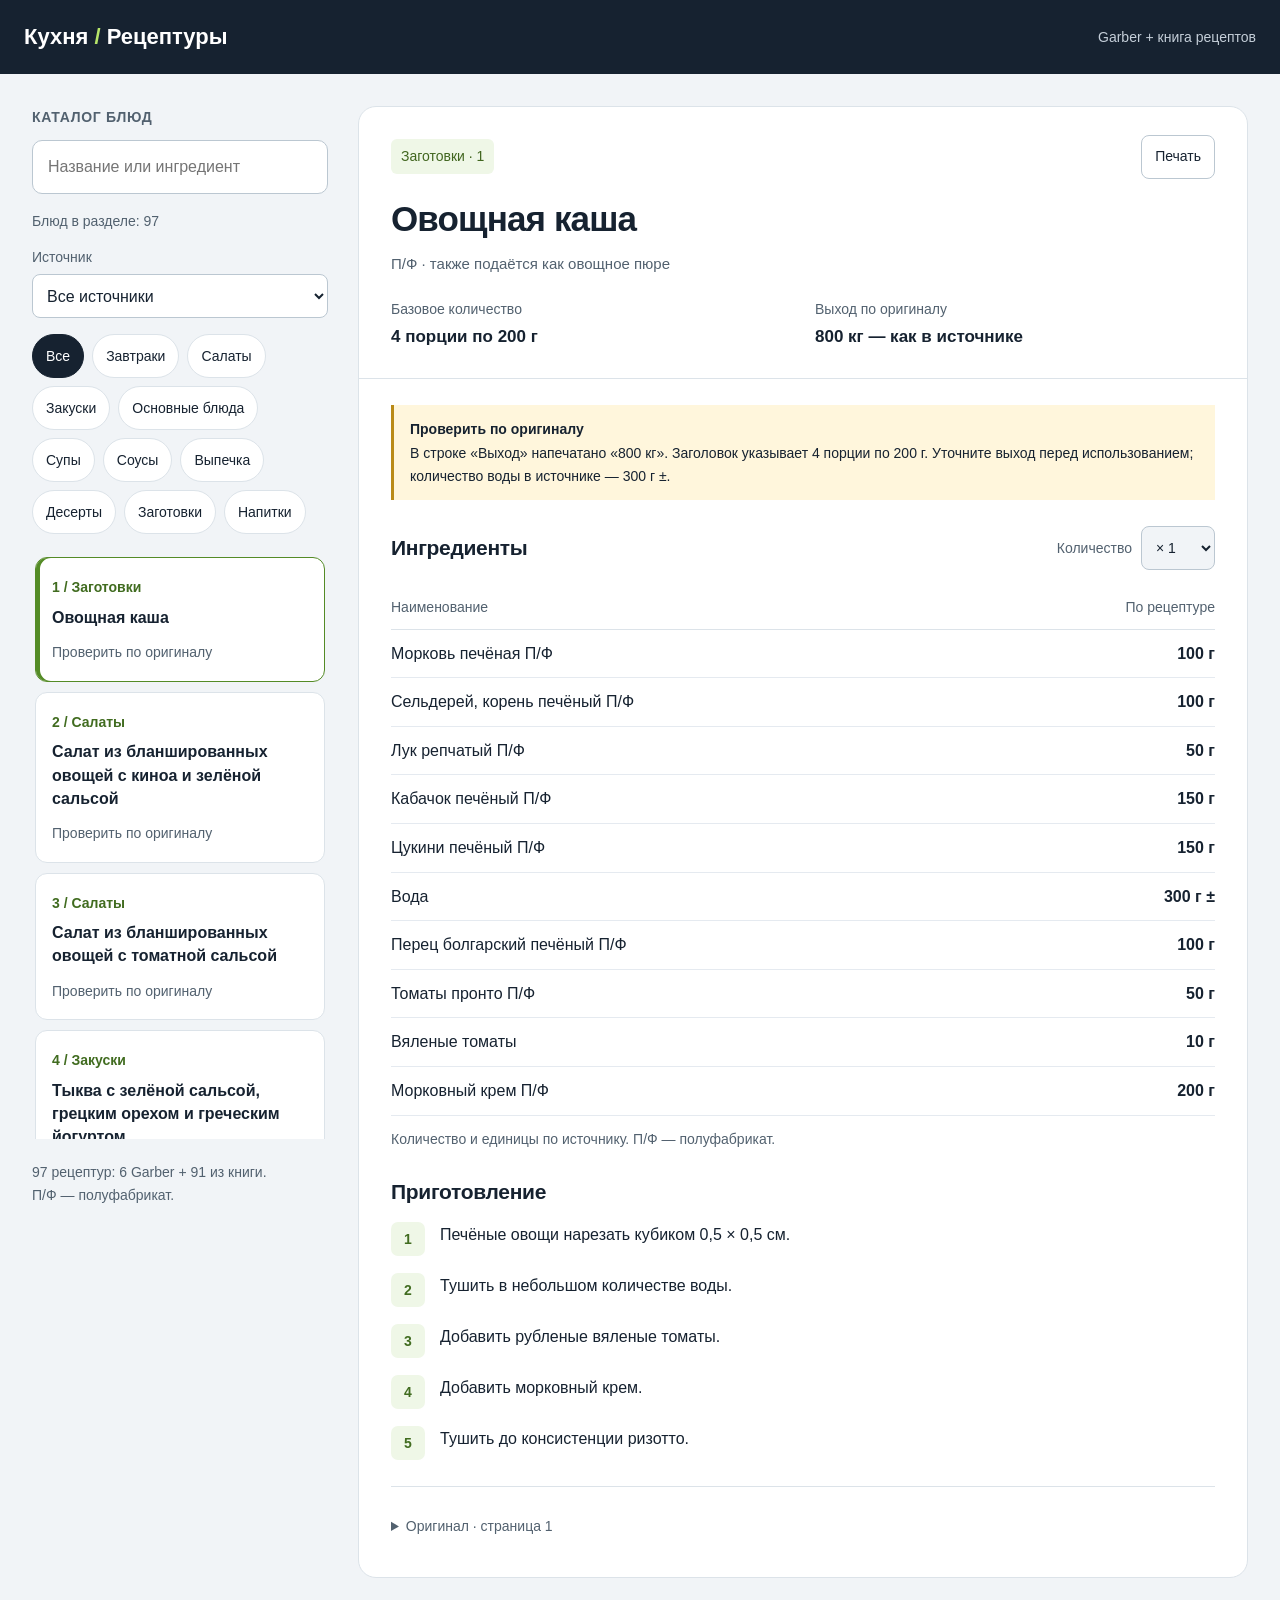
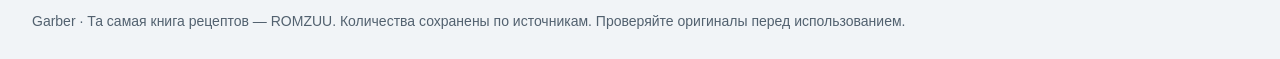
==== index.html @ 91eefc03 "Remove leading zeros from displayed recipe, step and page numbers" ====
<!doctype html>
<html lang="ru"><head><meta charset="utf-8"><meta name="viewport" content="width=device-width,initial-scale=1"><title>Кухня · Рецептуры</title><meta name="description" content="Справочник рецептур: ингредиенты, граммовки и приготовление."><link rel="icon" href="data:image/svg+xml,%3Csvg xmlns='http://www.w3.org/2000/svg' viewBox='0 0 32 32'%3E%3Crect width='32' height='32' rx='8' fill='%23162230'/%3E%3Cpath d='M9 8h14v18H9z' fill='none' stroke='%23b6e56a' stroke-width='2'/%3E%3Cpath d='M12 13h8m-8 5h8' stroke='%23b6e56a' stroke-width='2'/%3E%3C/svg%3E"><link rel="stylesheet" href="styles.css"></head><body><header><div class="brand">Кухня<span> / </span>Рецептуры</div><div class="edition">Garber + книга рецептов</div></header><main><aside><div class="label">Каталог блюд</div><input id="search" type="search" placeholder="Название или ингредиент" aria-label="Поиск блюда"><p id="search-status" class="search-status" role="status">Загрузка поиска…</p><label class="source-label" for="source-filter">Источник</label><select id="source-filter"><option value="Все">Все источники</option><option value="garber">Меню Garber</option><option value="book">Та самая книга рецептов · ROMZUU</option></select><div class="filters" aria-label="Разделы"><button class="filter active" data-filter="Все" aria-pressed="true">Все</button><button class="filter " data-filter="Завтраки" aria-pressed="false">Завтраки</button><button class="filter " data-filter="Салаты" aria-pressed="false">Салаты</button><button class="filter " data-filter="Закуски" aria-pressed="false">Закуски</button><button class="filter " data-filter="Основные блюда" aria-pressed="false">Основные блюда</button><button class="filter " data-filter="Супы" aria-pressed="false">Супы</button><button class="filter " data-filter="Соусы" aria-pressed="false">Соусы</button><button class="filter " data-filter="Выпечка" aria-pressed="false">Выпечка</button><button class="filter " data-filter="Десерты" aria-pressed="false">Десерты</button><button class="filter " data-filter="Заготовки" aria-pressed="false">Заготовки</button><button class="filter " data-filter="Напитки" aria-pressed="false">Напитки</button></div><div class="mobile-picker"><label for="recipe-picker">Выбрать блюдо</label><select id="recipe-picker"><option value="vegetable" selected>Овощная каша</option><option value="quinoa" >Салат из бланшированных овощей с киноа и зелёной сальсой</option><option value="tomato" >Салат из бланшированных овощей с томатной сальсой</option><option value="pumpkin" >Тыква с зелёной сальсой, грецким орехом и греческим йогуртом</option><option value="chips" >Овощные чипсы с овощными кремами</option><option value="smoothie" >Смузи «Яблоко / банан / черника»</option><option value="book-009" >Рисовые оладьи</option><option value="book-010" >Домашняя гранола raw</option><option value="book-011" >Льняная каша</option><option value="book-012" >Каша из зелёной гречки</option><option value="book-013" >Гречневый смузи-боул</option><option value="book-014" >Нутовый омлет</option><option value="book-015" >Томлёная каша</option><option value="book-016" >Подсолнечная каша</option><option value="book-017" >Чиа пудинг</option><option value="book-018" >Зелёный смузи боул</option><option value="book-019" >Банановые оладьи</option><option value="book-020" >Кокосовые сырники</option><option value="book-021" >Кокосовые блины</option><option value="book-022" >Шпинатный смузи-боул</option><option value="book-023" >Бейгл</option><option value="book-024" >Кукурузный омлет</option><option value="book-025" >Подсолнечный паштет</option><option value="book-026" >Не рыбный паштет из семечек</option><option value="book-027" >Хумус из нута</option><option value="book-028" >Паштет из гречки</option><option value="book-029" >Паштет из маша</option><option value="book-030" >Тыквенный сыр к салату</option><option value="book-031" >Салат с нори и соусом из гречки</option><option value="book-032" >Зелёный салат с авокадо</option><option value="book-033" >Салат с машем</option><option value="book-034" >Анти паразитарный салат</option><option value="book-035" >Правильный огурцы помидоры салат</option><option value="book-036" >Тёплый салат с картошкой</option><option value="book-037" >Ферментированный салат</option><option value="book-038" >Салат с цветной капустой</option><option value="book-039" >Правильный винегрет</option><option value="book-040" >Селёдка под шубой</option><option value="book-041" >Зуевская щётка</option><option value="book-042" >Сезонный салат</option><option value="book-043" >Шаверма с овощным салатом</option><option value="book-044" >Стейк из капусты</option><option value="book-045" >Картофельные оладьи</option><option value="book-046" >Паста из кабачка</option><option value="book-047" >Тайская рисовая лапша</option><option value="book-048" >Лапша с овощами</option><option value="book-049" >Нутовое рагу</option><option value="book-050" >Капуста аль денте</option><option value="book-051" >Поха</option><option value="book-052" >Дал из чечевицы</option><option value="book-053" >Суси с чукой</option><option value="book-054" >Морковная котлетка</option><option value="book-055" >Овощной боул</option><option value="book-056" >Овощное рагу с рисом</option><option value="book-057" >Пророщенный маш с овощами</option><option value="book-058" >Рагу с брюссельской капустой</option><option value="book-059" >Паратха с луком</option><option value="book-060" >Пад-тай из капусты</option><option value="book-061" >Том-ям суп</option><option value="book-062" >Холодные щи</option><option value="book-063" >Грибной крем-суп</option><option value="book-064" >Овощной альденте суп</option><option value="book-065" >Детокс борщ</option><option value="book-066" >Свекольник на квасе</option><option value="book-067" >Чечевичный суп</option><option value="book-068" >Крем-суп из тыквы</option><option value="book-069" >Шийтаки суп</option><option value="book-070" >Соус из шпината</option><option value="book-071" >Соус из зелёной гречки</option><option value="book-072" >Соус из урбеча</option><option value="book-073" >Кокосовый чатни</option><option value="book-074" >Сыроедческая горчица</option><option value="book-075" >Соус карри</option><option value="book-076" >Чапати</option><option value="book-077" >Фруктовая тортилья</option><option value="book-078" >Пирог на песочном тесте</option><option value="book-079" >Овсяный пирог</option><option value="book-080" >Ягодный пирог из семечек</option><option value="book-081" >Открытый пирог</option><option value="book-082" >Овсяное печенья</option><option value="book-083" >Банановое мороженое</option><option value="book-084" >Кокосовый пломбир</option><option value="book-085" >Ягодный торт из семечек</option><option value="book-086" >Морковный торт</option><option value="book-087" >Фруктовый торт</option><option value="book-088" >Финиковый торт</option><option value="book-089" >Микс специй</option><option value="book-090" >Пророщенная зелёная гречка</option><option value="book-091" >Классическая гранола</option><option value="book-092" >Квашеные овощи</option><option value="book-093" >Овощной квас</option><option value="book-094" >Овощные хлебцы</option><option value="book-095" >Лосось из морковки</option><option value="book-096" >Кефир из кокосового молока</option><option value="book-097" >Кунжутное молоко</option><option value="book-098" >Вяленые томаты</option><option value="book-099" >Том-ям бульон</option></select><p id="picker-empty" hidden>Блюд не найдено. Попробуйте другой запрос.</p></div><nav id="list" aria-label="Выбор рецептуры"><button class="dish selected" data-id="vegetable" aria-current="true"><span class="number">1 / Заготовки</span><strong>Овощная каша</strong><small>Проверить по оригиналу</small></button><button class="dish " data-id="quinoa" aria-current="false"><span class="number">2 / Салаты</span><strong>Салат из бланшированных овощей с киноа и зелёной сальсой</strong><small>Проверить по оригиналу</small></button><button class="dish " data-id="tomato" aria-current="false"><span class="number">3 / Салаты</span><strong>Салат из бланшированных овощей с томатной сальсой</strong><small>Проверить по оригиналу</small></button><button class="dish " data-id="pumpkin" aria-current="false"><span class="number">4 / Закуски</span><strong>Тыква с зелёной сальсой, грецким орехом и греческим йогуртом</strong><small>Проверить по оригиналу</small></button><button class="dish " data-id="chips" aria-current="false"><span class="number">5 / Закуски</span><strong>Овощные чипсы с овощными кремами</strong><small>Garber</small></button><button class="dish " data-id="smoothie" aria-current="false"><span class="number">6 / Напитки</span><strong>Смузи «Яблоко / банан / черника»</strong><small>Проверить по оригиналу</small></button><button class="dish " data-id="book-009" aria-current="false"><span class="number">7 / Завтраки</span><strong>Рисовые оладьи</strong><small>Книга · стр. 9</small></button><button class="dish " data-id="book-010" aria-current="false"><span class="number">8 / Завтраки</span><strong>Домашняя гранола raw</strong><small>Книга · стр. 10</small></button><button class="dish " data-id="book-011" aria-current="false"><span class="number">9 / Завтраки</span><strong>Льняная каша</strong><small>Книга · стр. 11</small></button><button class="dish " data-id="book-012" aria-current="false"><span class="number">10 / Завтраки</span><strong>Каша из зелёной гречки</strong><small>Книга · стр. 12</small></button><button class="dish " data-id="book-013" aria-current="false"><span class="number">11 / Завтраки</span><strong>Гречневый смузи-боул</strong><small>Книга · стр. 13</small></button><button class="dish " data-id="book-014" aria-current="false"><span class="number">12 / Завтраки</span><strong>Нутовый омлет</strong><small>Книга · стр. 14</small></button><button class="dish " data-id="book-015" aria-current="false"><span class="number">13 / Завтраки</span><strong>Томлёная каша</strong><small>Книга · стр. 15</small></button><button class="dish " data-id="book-016" aria-current="false"><span class="number">14 / Завтраки</span><strong>Подсолнечная каша</strong><small>Книга · стр. 16</small></button><button class="dish " data-id="book-017" aria-current="false"><span class="number">15 / Завтраки</span><strong>Чиа пудинг</strong><small>Книга · стр. 17</small></button><button class="dish " data-id="book-018" aria-current="false"><span class="number">16 / Завтраки</span><strong>Зелёный смузи боул</strong><small>Книга · стр. 18</small></button><button class="dish " data-id="book-019" aria-current="false"><span class="number">17 / Завтраки</span><strong>Банановые оладьи</strong><small>Книга · стр. 19</small></button><button class="dish " data-id="book-020" aria-current="false"><span class="number">18 / Завтраки</span><strong>Кокосовые сырники</strong><small>Книга · стр. 20</small></button><button class="dish " data-id="book-021" aria-current="false"><span class="number">19 / Завтраки</span><strong>Кокосовые блины</strong><small>Книга · стр. 21</small></button><button class="dish " data-id="book-022" aria-current="false"><span class="number">20 / Завтраки</span><strong>Шпинатный смузи-боул</strong><small>Книга · стр. 22</small></button><button class="dish " data-id="book-023" aria-current="false"><span class="number">21 / Завтраки</span><strong>Бейгл</strong><small>Книга · стр. 23</small></button><button class="dish " data-id="book-024" aria-current="false"><span class="number">22 / Завтраки</span><strong>Кукурузный омлет</strong><small>Книга · стр. 24</small></button><button class="dish " data-id="book-025" aria-current="false"><span class="number">23 / Закуски</span><strong>Подсолнечный паштет</strong><small>Книга · стр. 25</small></button><button class="dish " data-id="book-026" aria-current="false"><span class="number">24 / Закуски</span><strong>Не рыбный паштет из семечек</strong><small>Книга · стр. 26</small></button><button class="dish " data-id="book-027" aria-current="false"><span class="number">25 / Закуски</span><strong>Хумус из нута</strong><small>Книга · стр. 27</small></button><button class="dish " data-id="book-028" aria-current="false"><span class="number">26 / Закуски</span><strong>Паштет из гречки</strong><small>Книга · стр. 28</small></button><button class="dish " data-id="book-029" aria-current="false"><span class="number">27 / Закуски</span><strong>Паштет из маша</strong><small>Книга · стр. 29</small></button><button class="dish " data-id="book-030" aria-current="false"><span class="number">28 / Закуски</span><strong>Тыквенный сыр к салату</strong><small>Книга · стр. 30</small></button><button class="dish " data-id="book-031" aria-current="false"><span class="number">29 / Салаты</span><strong>Салат с нори и соусом из гречки</strong><small>Книга · стр. 31</small></button><button class="dish " data-id="book-032" aria-current="false"><span class="number">30 / Салаты</span><strong>Зелёный салат с авокадо</strong><small>Книга · стр. 32</small></button><button class="dish " data-id="book-033" aria-current="false"><span class="number">31 / Салаты</span><strong>Салат с машем</strong><small>Книга · стр. 33</small></button><button class="dish " data-id="book-034" aria-current="false"><span class="number">32 / Салаты</span><strong>Анти паразитарный салат</strong><small>Книга · стр. 34</small></button><button class="dish " data-id="book-035" aria-current="false"><span class="number">33 / Салаты</span><strong>Правильный огурцы помидоры салат</strong><small>Книга · стр. 35</small></button><button class="dish " data-id="book-036" aria-current="false"><span class="number">34 / Салаты</span><strong>Тёплый салат с картошкой</strong><small>Книга · стр. 36</small></button><button class="dish " data-id="book-037" aria-current="false"><span class="number">35 / Салаты</span><strong>Ферментированный салат</strong><small>Книга · стр. 37</small></button><button class="dish " data-id="book-038" aria-current="false"><span class="number">36 / Салаты</span><strong>Салат с цветной капустой</strong><small>Книга · стр. 38</small></button><button class="dish " data-id="book-039" aria-current="false"><span class="number">37 / Салаты</span><strong>Правильный винегрет</strong><small>Книга · стр. 39</small></button><button class="dish " data-id="book-040" aria-current="false"><span class="number">38 / Салаты</span><strong>Селёдка под шубой</strong><small>Книга · стр. 40</small></button><button class="dish " data-id="book-041" aria-current="false"><span class="number">39 / Салаты</span><strong>Зуевская щётка</strong><small>Книга · стр. 41</small></button><button class="dish " data-id="book-042" aria-current="false"><span class="number">40 / Салаты</span><strong>Сезонный салат</strong><small>Книга · стр. 42</small></button><button class="dish " data-id="book-043" aria-current="false"><span class="number">41 / Основные блюда</span><strong>Шаверма с овощным салатом</strong><small>Книга · стр. 43</small></button><button class="dish " data-id="book-044" aria-current="false"><span class="number">42 / Основные блюда</span><strong>Стейк из капусты</strong><small>Книга · стр. 44</small></button><button class="dish " data-id="book-045" aria-current="false"><span class="number">43 / Основные блюда</span><strong>Картофельные оладьи</strong><small>Книга · стр. 45</small></button><button class="dish " data-id="book-046" aria-current="false"><span class="number">44 / Основные блюда</span><strong>Паста из кабачка</strong><small>Книга · стр. 46</small></button><button class="dish " data-id="book-047" aria-current="false"><span class="number">45 / Основные блюда</span><strong>Тайская рисовая лапша</strong><small>Книга · стр. 47</small></button><button class="dish " data-id="book-048" aria-current="false"><span class="number">46 / Основные блюда</span><strong>Лапша с овощами</strong><small>Книга · стр. 48</small></button><button class="dish " data-id="book-049" aria-current="false"><span class="number">47 / Основные блюда</span><strong>Нутовое рагу</strong><small>Книга · стр. 49</small></button><button class="dish " data-id="book-050" aria-current="false"><span class="number">48 / Основные блюда</span><strong>Капуста аль денте</strong><small>Книга · стр. 50</small></button><button class="dish " data-id="book-051" aria-current="false"><span class="number">49 / Основные блюда</span><strong>Поха</strong><small>Книга · стр. 51</small></button><button class="dish " data-id="book-052" aria-current="false"><span class="number">50 / Основные блюда</span><strong>Дал из чечевицы</strong><small>Книга · стр. 52</small></button><button class="dish " data-id="book-053" aria-current="false"><span class="number">51 / Основные блюда</span><strong>Суси с чукой</strong><small>Книга · стр. 53</small></button><button class="dish " data-id="book-054" aria-current="false"><span class="number">52 / Основные блюда</span><strong>Морковная котлетка</strong><small>Книга · стр. 54</small></button><button class="dish " data-id="book-055" aria-current="false"><span class="number">53 / Основные блюда</span><strong>Овощной боул</strong><small>Книга · стр. 55</small></button><button class="dish " data-id="book-056" aria-current="false"><span class="number">54 / Основные блюда</span><strong>Овощное рагу с рисом</strong><small>Книга · стр. 56</small></button><button class="dish " data-id="book-057" aria-current="false"><span class="number">55 / Основные блюда</span><strong>Пророщенный маш с овощами</strong><small>Книга · стр. 57</small></button><button class="dish " data-id="book-058" aria-current="false"><span class="number">56 / Основные блюда</span><strong>Рагу с брюссельской капустой</strong><small>Книга · стр. 58</small></button><button class="dish " data-id="book-059" aria-current="false"><span class="number">57 / Основные блюда</span><strong>Паратха с луком</strong><small>Книга · стр. 59</small></button><button class="dish " data-id="book-060" aria-current="false"><span class="number">58 / Основные блюда</span><strong>Пад-тай из капусты</strong><small>Книга · стр. 60</small></button><button class="dish " data-id="book-061" aria-current="false"><span class="number">59 / Супы</span><strong>Том-ям суп</strong><small>Книга · стр. 61</small></button><button class="dish " data-id="book-062" aria-current="false"><span class="number">60 / Супы</span><strong>Холодные щи</strong><small>Книга · стр. 62</small></button><button class="dish " data-id="book-063" aria-current="false"><span class="number">61 / Супы</span><strong>Грибной крем-суп</strong><small>Книга · стр. 63</small></button><button class="dish " data-id="book-064" aria-current="false"><span class="number">62 / Супы</span><strong>Овощной альденте суп</strong><small>Книга · стр. 64</small></button><button class="dish " data-id="book-065" aria-current="false"><span class="number">63 / Супы</span><strong>Детокс борщ</strong><small>Книга · стр. 65</small></button><button class="dish " data-id="book-066" aria-current="false"><span class="number">64 / Супы</span><strong>Свекольник на квасе</strong><small>Книга · стр. 66</small></button><button class="dish " data-id="book-067" aria-current="false"><span class="number">65 / Супы</span><strong>Чечевичный суп</strong><small>Книга · стр. 67</small></button><button class="dish " data-id="book-068" aria-current="false"><span class="number">66 / Супы</span><strong>Крем-суп из тыквы</strong><small>Книга · стр. 68</small></button><button class="dish " data-id="book-069" aria-current="false"><span class="number">67 / Супы</span><strong>Шийтаки суп</strong><small>Книга · стр. 69</small></button><button class="dish " data-id="book-070" aria-current="false"><span class="number">68 / Соусы</span><strong>Соус из шпината</strong><small>Книга · стр. 70</small></button><button class="dish " data-id="book-071" aria-current="false"><span class="number">69 / Соусы</span><strong>Соус из зелёной гречки</strong><small>Книга · стр. 71</small></button><button class="dish " data-id="book-072" aria-current="false"><span class="number">70 / Соусы</span><strong>Соус из урбеча</strong><small>Книга · стр. 72</small></button><button class="dish " data-id="book-073" aria-current="false"><span class="number">71 / Соусы</span><strong>Кокосовый чатни</strong><small>Книга · стр. 73</small></button><button class="dish " data-id="book-074" aria-current="false"><span class="number">72 / Соусы</span><strong>Сыроедческая горчица</strong><small>Книга · стр. 74</small></button><button class="dish " data-id="book-075" aria-current="false"><span class="number">73 / Соусы</span><strong>Соус карри</strong><small>Книга · стр. 75</small></button><button class="dish " data-id="book-076" aria-current="false"><span class="number">74 / Выпечка</span><strong>Чапати</strong><small>Книга · стр. 76</small></button><button class="dish " data-id="book-077" aria-current="false"><span class="number">75 / Выпечка</span><strong>Фруктовая тортилья</strong><small>Книга · стр. 77</small></button><button class="dish " data-id="book-078" aria-current="false"><span class="number">76 / Выпечка</span><strong>Пирог на песочном тесте</strong><small>Книга · стр. 78</small></button><button class="dish " data-id="book-079" aria-current="false"><span class="number">77 / Выпечка</span><strong>Овсяный пирог</strong><small>Книга · стр. 79</small></button><button class="dish " data-id="book-080" aria-current="false"><span class="number">78 / Выпечка</span><strong>Ягодный пирог из семечек</strong><small>Книга · стр. 80</small></button><button class="dish " data-id="book-081" aria-current="false"><span class="number">79 / Выпечка</span><strong>Открытый пирог</strong><small>Книга · стр. 81</small></button><button class="dish " data-id="book-082" aria-current="false"><span class="number">80 / Выпечка</span><strong>Овсяное печенья</strong><small>Книга · стр. 82</small></button><button class="dish " data-id="book-083" aria-current="false"><span class="number">81 / Десерты</span><strong>Банановое мороженое</strong><small>Книга · стр. 83</small></button><button class="dish " data-id="book-084" aria-current="false"><span class="number">82 / Десерты</span><strong>Кокосовый пломбир</strong><small>Книга · стр. 84</small></button><button class="dish " data-id="book-085" aria-current="false"><span class="number">83 / Десерты</span><strong>Ягодный торт из семечек</strong><small>Проверить по оригиналу</small></button><button class="dish " data-id="book-086" aria-current="false"><span class="number">84 / Десерты</span><strong>Морковный торт</strong><small>Книга · стр. 86</small></button><button class="dish " data-id="book-087" aria-current="false"><span class="number">85 / Десерты</span><strong>Фруктовый торт</strong><small>Книга · стр. 88</small></button><button class="dish " data-id="book-088" aria-current="false"><span class="number">86 / Десерты</span><strong>Финиковый торт</strong><small>Книга · стр. 89</small></button><button class="dish " data-id="book-089" aria-current="false"><span class="number">87 / Заготовки</span><strong>Микс специй</strong><small>Книга · стр. 90</small></button><button class="dish " data-id="book-090" aria-current="false"><span class="number">88 / Заготовки</span><strong>Пророщенная зелёная гречка</strong><small>Книга · стр. 91</small></button><button class="dish " data-id="book-091" aria-current="false"><span class="number">89 / Заготовки</span><strong>Классическая гранола</strong><small>Книга · стр. 92</small></button><button class="dish " data-id="book-092" aria-current="false"><span class="number">90 / Заготовки</span><strong>Квашеные овощи</strong><small>Книга · стр. 93</small></button><button class="dish " data-id="book-093" aria-current="false"><span class="number">91 / Заготовки</span><strong>Овощной квас</strong><small>Книга · стр. 94</small></button><button class="dish " data-id="book-094" aria-current="false"><span class="number">92 / Заготовки</span><strong>Овощные хлебцы</strong><small>Проверить по оригиналу</small></button><button class="dish " data-id="book-095" aria-current="false"><span class="number">93 / Заготовки</span><strong>Лосось из морковки</strong><small>Книга · стр. 96</small></button><button class="dish " data-id="book-096" aria-current="false"><span class="number">94 / Заготовки</span><strong>Кефир из кокосового молока</strong><small>Книга · стр. 97</small></button><button class="dish " data-id="book-097" aria-current="false"><span class="number">95 / Заготовки</span><strong>Кунжутное молоко</strong><small>Книга · стр. 98</small></button><button class="dish " data-id="book-098" aria-current="false"><span class="number">96 / Заготовки</span><strong>Вяленые томаты</strong><small>Книга · стр. 99</small></button><button class="dish " data-id="book-099" aria-current="false"><span class="number">97 / Заготовки</span><strong>Том-ям бульон</strong><small>Проверить по оригиналу</small></button></nav><p class="aside-note">97 рецептур: 6 Garber + 91 из книги.<br>П/Ф — полуфабрикат.</p></aside><article class="sheet" id="card" aria-live="polite"><div class="sheet-head"><div class="topline"><span class="tag">Заготовки · 1</span><button class="print" id="print">Печать</button></div><h1>Овощная каша</h1><p class="sub">П/Ф · также подаётся как овощное пюре</p><div class="meta"><div>Базовое количество<b>4 порции по 200 г</b></div><div>Выход по оригиналу<b>800 кг — как в источнике</b></div></div></div><div class="sheet-body"><div class="notice"><b>Проверить по оригиналу</b>В строке «Выход» напечатано «800 кг». Заголовок указывает 4 порции по 200 г. Уточните выход перед использованием; количество воды в источнике — 300 г ±.</div><div class="section-head"><h2>Ингредиенты</h2><label class="scale">Количество <select id="factor" aria-label="Множитель рецептуры"><option value="0.5" >× 0,5</option><option value="1" selected>× 1</option><option value="2" >× 2</option><option value="3" >× 3</option><option value="4" >× 4</option><option value="5" >× 5</option><option value="10" >× 10</option></select></label></div><table><thead><tr><th scope="col">Наименование</th><th scope="col">По рецептуре</th></tr></thead><tbody><tr><td>Морковь печёная П/Ф</td><td>100 г</td></tr><tr><td>Сельдерей, корень печёный П/Ф</td><td>100 г</td></tr><tr><td>Лук репчатый П/Ф</td><td>50 г</td></tr><tr><td>Кабачок печёный П/Ф</td><td>150 г</td></tr><tr><td>Цукини печёный П/Ф</td><td>150 г</td></tr><tr><td>Вода</td><td>300 г ±</td></tr><tr><td>Перец болгарский печёный П/Ф</td><td>100 г</td></tr><tr><td>Томаты пронто П/Ф</td><td>50 г</td></tr><tr><td>Вяленые томаты</td><td>10 г</td></tr><tr><td>Морковный крем П/Ф</td><td>200 г</td></tr></tbody></table><p class="hint">Количество и единицы по источнику. П/Ф — полуфабрикат.</p><h2>Приготовление</h2><ol class="steps"><li><div>Печёные овощи нарезать кубиком 0,5 × 0,5 см.</div></li><li><div>Тушить в небольшом количестве воды.</div></li><li><div>Добавить рубленые вяленые томаты.</div></li><li><div>Добавить морковный крем.</div></li><li><div>Тушить до консистенции ризотто.</div></li></ol><details class="source"><summary>Оригинал · страница 1</summary><img src="source.jpeg" alt="Фотография исходной страницы 1" loading="lazy"></details></div></article></main><footer>Garber · Та самая книга рецептов — ROMZUU. Количества сохранены по источникам. Проверяйте оригиналы перед использованием.</footer><script src="data/recipes.js" defer></script><script src="app.js" defer></script></body></html>
---- styles.css ----
:root{--ink:#162230;--muted:#52616f;--line:#dce3e9;--green:#b6e56a;--bg:#f1f4f7;color-scheme:light;font-size:100%}*{box-sizing:border-box}html{scroll-padding-top:1rem;-webkit-text-size-adjust:100%}body{margin:0;background:var(--bg);color:var(--ink);font:1rem/1.6 -apple-system,BlinkMacSystemFont,'Segoe UI',sans-serif}button,input,select{font:inherit;color:inherit}button,select,summary{cursor:pointer}button,input,select{min-height:2.75rem}button:focus-visible,a:focus-visible,input:focus-visible,select:focus-visible,summary:focus-visible{outline:3px solid #427318;outline-offset:3px}button{touch-action:manipulation}header{background:var(--ink);color:white;padding:1.375rem max(1.5rem,calc((100% - 1316px)/2));display:flex;align-items:center;justify-content:space-between;flex-wrap:wrap;gap:.75rem 1.5rem}.brand{font-size:1.375rem;font-weight:750;line-height:1.35;overflow-wrap:anywhere}.brand span{color:var(--green)}.edition{font-size:.875rem;color:#c4ced8;overflow-wrap:anywhere}main{width:100%;max-width:1380px;margin:2rem auto;padding:0 2rem;display:grid;grid-template-columns:18.5rem minmax(0,1fr);gap:1.875rem}main>*,aside,.sheet-head,.sheet-body{min-width:0;max-width:100%}aside{align-self:start}.label{font-size:.875rem;color:var(--muted);font-weight:650;letter-spacing:.05em;text-transform:uppercase}input[type=search]{width:100%;min-width:0;max-width:100%;padding:.8125rem .9375rem;border:1px solid #bbc7d1;border-radius:.625rem;background:white;margin:.75rem 0 1rem;font-size:1rem}.filters{display:flex;flex-wrap:wrap;gap:.5rem;margin-bottom:1.25rem}.filter{max-width:100%;border:1px solid var(--line);border-radius:1.5rem;padding:.5rem .8125rem;background:white;font-size:.875rem;overflow-wrap:anywhere}.filter.active{background:var(--ink);color:white;border-color:var(--ink)}#list{display:grid;grid-template-columns:minmax(0,1fr);gap:.625rem;min-width:0}.dish{width:100%;min-width:0;max-width:100%;text-align:left;border:1px solid var(--line);background:white;border-radius:.75rem;padding:1rem;color:var(--ink);overflow-wrap:anywhere}.dish.selected{border-color:#548b26;box-shadow:inset 4px 0 #548b26}.dish:hover{border-color:#8eaaa1}.dish strong{display:block;font-size:1rem;line-height:1.45;margin:.375rem 0 .625rem}.dish small{font-size:.875rem;color:var(--muted)}.dish .number{font-size:.875rem;font-weight:700;color:#416c20}.aside-note{font-size:.875rem;color:var(--muted);margin-top:1.375rem}.mobile-picker{display:none}.sheet{background:white;border:1px solid var(--line);border-radius:1.125rem;min-width:0;max-width:100%;overflow-wrap:anywhere}.sheet-head{padding:1.75rem 2rem;border-bottom:1px solid var(--line)}.topline{display:flex;align-items:center;justify-content:space-between;flex-wrap:wrap;gap:.75rem}.tag{max-width:100%;font-size:.875rem;color:#41661f;background:#eff7e7;padding:.375rem .625rem;border-radius:.375rem}.print{flex-shrink:0;background:white;border:1px solid #bbc7d1;border-radius:.5rem;padding:.5rem .8125rem;font-size:.875rem;color:var(--ink)}h1{font-size:clamp(1.5625rem,1.1rem + 1.5vw,2.1875rem);line-height:1.25;letter-spacing:-.025em;margin:1.125rem 0 .75rem;font-weight:750;overflow-wrap:anywhere}.sub{color:var(--muted);margin:0;font-size:.9375rem}.meta{display:grid;grid-template-columns:repeat(2,minmax(0,1fr));gap:1rem 1.5rem;margin-top:1.375rem}.meta div{min-width:0;font-size:.875rem;color:var(--muted);overflow-wrap:anywhere}.meta b{display:block;color:var(--ink);font-size:1.0625rem;font-weight:650;margin-top:.125rem}.sheet-body{padding:1.625rem 2rem}.notice{background:#fff6dc;border-left:3px solid #b98a17;padding:.8125rem 1rem;font-size:.875rem;margin-bottom:1.625rem;line-height:1.6;overflow-wrap:anywhere}.notice b{display:block;margin-bottom:.125rem}.section-head{display:flex;align-items:center;justify-content:space-between;flex-wrap:wrap;gap:.75rem;margin-bottom:1rem}h2{font-size:1.3125rem;line-height:1.4;margin:0;letter-spacing:-.015em;overflow-wrap:anywhere}.scale{display:flex;align-items:center;flex-wrap:wrap;gap:.5625rem;font-size:.875rem;color:var(--muted);max-width:100%;min-width:0}select{min-width:0;max-width:100%;background:var(--bg);border:1px solid #bbc7d1;border-radius:.5rem;padding:.5rem .625rem;color:var(--ink)}table{width:100%;max-width:100%;table-layout:fixed;border-collapse:collapse}th{text-align:left;font-size:.875rem;font-weight:500;color:var(--muted);padding:.625rem 0;border-bottom:1px solid var(--line);vertical-align:bottom;overflow-wrap:anywhere}td{padding:.6875rem 0;border-bottom:1px solid #e5eaf0;vertical-align:top;overflow-wrap:anywhere}th:last-child,td:last-child{width:28%;text-align:right;padding-left:.75rem;font-variant-numeric:tabular-nums;white-space:normal}td:last-child{font-weight:650}.hint{font-size:.875rem;color:var(--muted);margin:.75rem 0 1.6875rem;overflow-wrap:anywhere}.steps{list-style:none;margin:1rem 0 1.625rem;padding:0;counter-reset:step}.steps li{counter-increment:step;display:flex;gap:.9375rem;margin-bottom:1.0625rem;min-width:0}.steps li>div{min-width:0;flex:1;overflow-wrap:anywhere}.steps li:before{content:counter(step,decimal);color:#416c20;background:#eff7e7;border-radius:.4375rem;flex:0 0 2.125rem;height:2.125rem;display:grid;place-items:center;font-size:.875rem;font-weight:700}.source{border-top:1px solid var(--line);padding-top:1.25rem;font-size:.875rem;min-width:0}summary{color:var(--muted);min-height:2.75rem;padding:.5rem 0;overflow-wrap:anywhere}.source img{display:block;width:100%;max-width:100%;height:auto;margin-top:1.125rem;border-radius:.5rem}.empty{font-size:.9375rem;color:var(--muted);padding:1.25rem 0;overflow-wrap:anywhere}footer{width:100%;max-width:1380px;margin:0 auto 1.625rem;padding:0 2rem;font-size:.875rem;color:var(--muted);overflow-wrap:anywhere}[hidden]{display:none!important}
@media(max-width:1079px){main{grid-template-columns:minmax(0,1fr);padding:0 1.5rem;margin:1.5rem auto;gap:1.5rem}#list{grid-template-columns:repeat(3,minmax(0,1fr))}.dish{padding:.875rem}.aside-note{margin:.75rem 0 0}.sheet-head,.sheet-body{padding:1.5rem}footer{padding:0 1.5rem}}
@media(max-width:767px){header{padding:1rem;gap:.375rem .75rem}.brand{font-size:1.25rem}.edition{font-size:.875rem}main{padding:0 1rem;gap:1.125rem;margin:1.125rem auto}.filters{margin-bottom:.875rem}.mobile-picker{display:block;min-width:0}.mobile-picker label{display:block;font-size:.875rem;color:var(--muted);margin:0 0 .375rem}.mobile-picker select{display:block;width:100%;max-width:100%;font-size:1rem;background:white;text-overflow:ellipsis}.mobile-picker p{font-size:.875rem;color:var(--muted);margin:.5rem 0 0}#list{display:none}.aside-note{display:none}.sheet-head,.sheet-body{padding:1.25rem}.meta{gap:.75rem}.sheet{border-radius:.875rem}.steps li{gap:.75rem}footer{padding:0 1rem}}
@media(max-width:479px){header{align-items:flex-start}.edition{width:100%}main{padding:0 .75rem}.sheet-head,.sheet-body{padding:1rem}.meta{grid-template-columns:minmax(0,1fr)}.section-head{align-items:flex-start}th:last-child,td:last-child{padding-left:.5rem;width:29%}footer{padding:0 .75rem}}
@media(prefers-reduced-motion:reduce){html{scroll-behavior:auto}}
@media print{header,aside,footer,.print,.scale,.source{display:none!important}main{display:block;margin:0;padding:0;max-width:none}.sheet{border:0;border-radius:0}.sheet-head,.sheet-body{padding:.75rem 0}.notice{break-inside:avoid}body{background:white}h1{font-size:1.5625rem}thead{display:table-header-group}tr,.steps li{break-inside:avoid}.meta{grid-template-columns:repeat(2,minmax(0,1fr))}}

.search-status{font-size:.875rem;color:var(--muted);margin:0 0 .875rem;overflow-wrap:anywhere}

.source-label{display:block;font-size:.875rem;color:var(--muted)}#source-filter{width:100%;margin:.375rem 0 1rem;background:white}#list{max-height:65vh;overflow-y:auto;padding:3px}.sheet{align-self:start}@media(max-width:1079px){#list{max-height:22rem}}
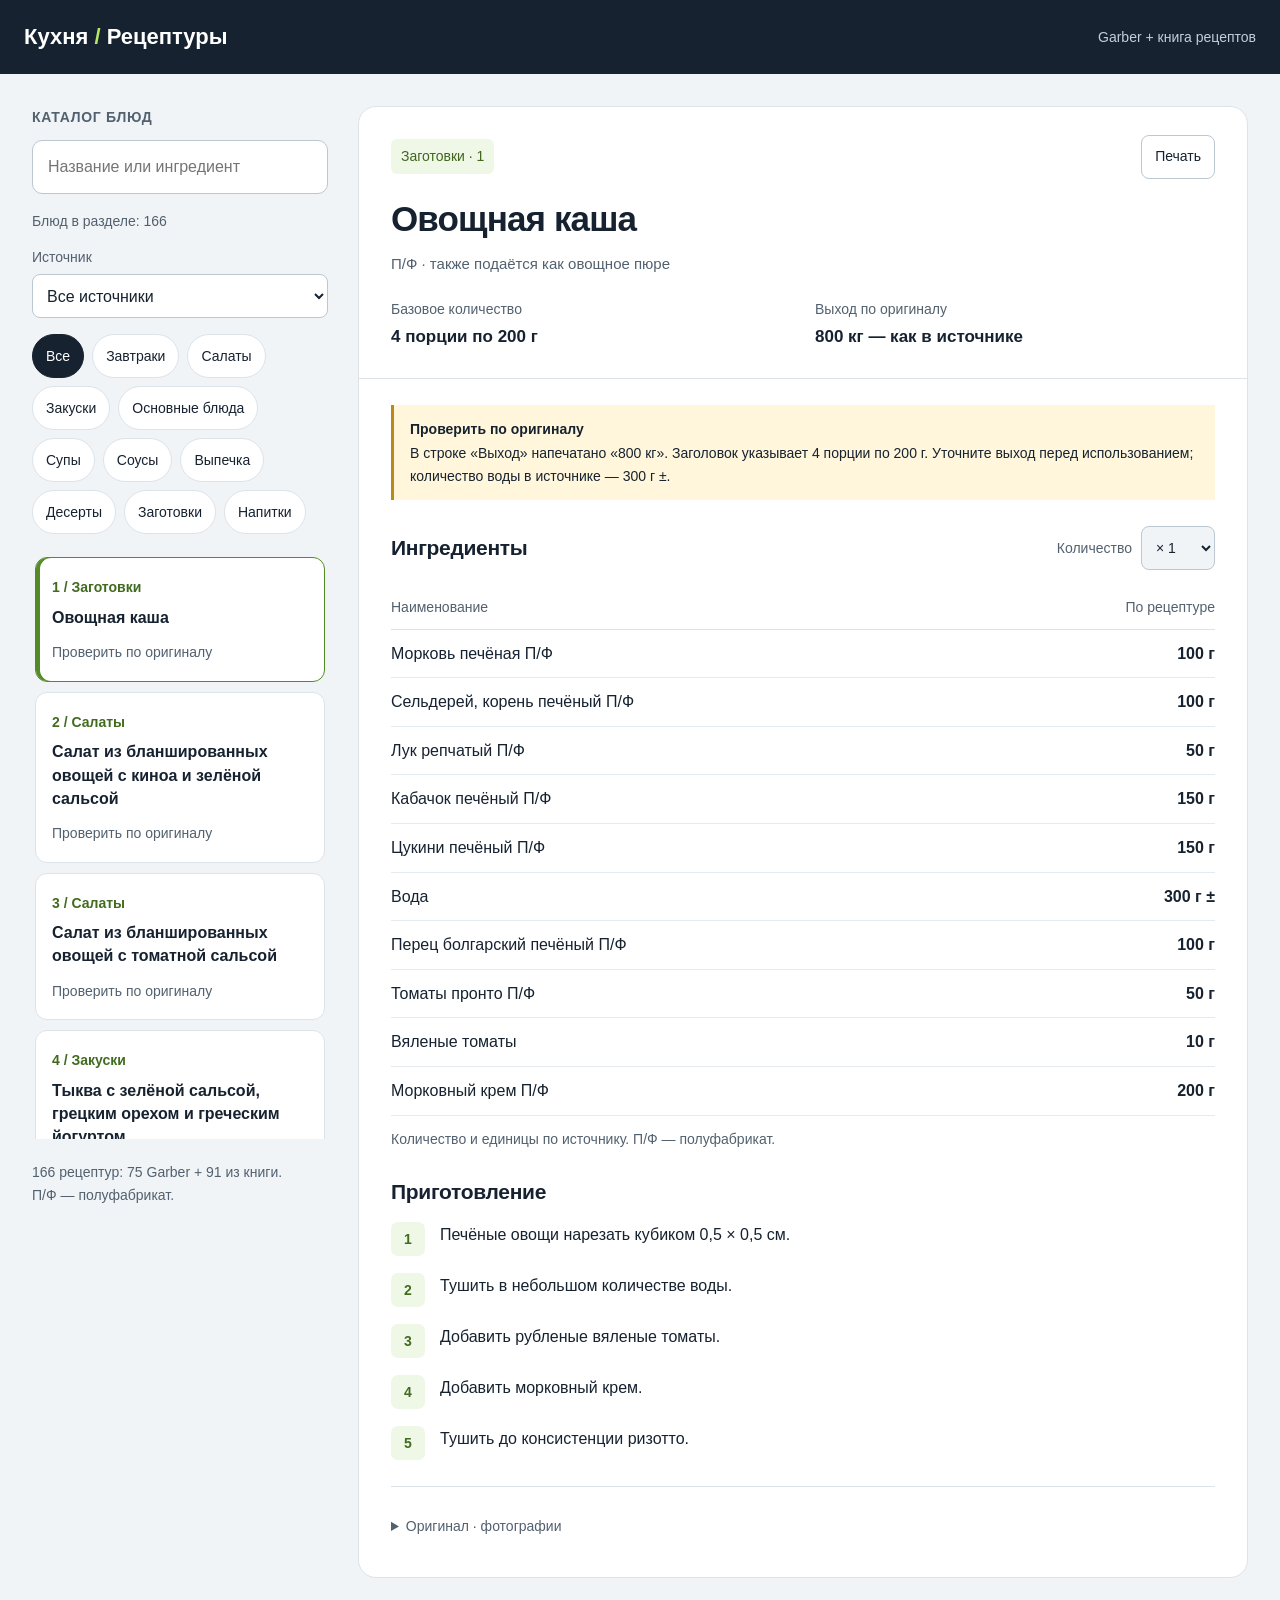
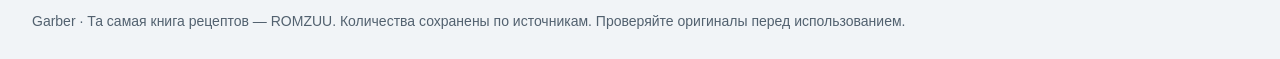
==== commit cfb88364: "Import Garber recipe archive and join recipes across source pages" ====
--- a/index.html
+++ b/index.html
@@ -1,2 +1,2 @@
 <!doctype html>
-<html lang="ru"><head><meta charset="utf-8"><meta name="viewport" content="width=device-width,initial-scale=1"><title>Кухня · Рецептуры</title><meta name="description" content="Справочник рецептур: ингредиенты, граммовки и приготовление."><link rel="icon" href="data:image/svg+xml,%3Csvg xmlns='http://www.w3.org/2000/svg' viewBox='0 0 32 32'%3E%3Crect width='32' height='32' rx='8' fill='%23162230'/%3E%3Cpath d='M9 8h14v18H9z' fill='none' stroke='%23b6e56a' stroke-width='2'/%3E%3Cpath d='M12 13h8m-8 5h8' stroke='%23b6e56a' stroke-width='2'/%3E%3C/svg%3E"><link rel="stylesheet" href="styles.css"></head><body><header><div class="brand">Кухня<span> / </span>Рецептуры</div><div class="edition">Garber + книга рецептов</div></header><main><aside><div class="label">Каталог блюд</div><input id="search" type="search" placeholder="Название или ингредиент" aria-label="Поиск блюда"><p id="search-status" class="search-status" role="status">Загрузка поиска…</p><label class="source-label" for="source-filter">Источник</label><select id="source-filter"><option value="Все">Все источники</option><option value="garber">Меню Garber</option><option value="book">Та самая книга рецептов · ROMZUU</option></select><div class="filters" aria-label="Разделы"><button class="filter active" data-filter="Все" aria-pressed="true">Все</button><button class="filter " data-filter="Завтраки" aria-pressed="false">Завтраки</button><button class="filter " data-filter="Салаты" aria-pressed="false">Салаты</button><button class="filter " data-filter="Закуски" aria-pressed="false">Закуски</button><button class="filter " data-filter="Основные блюда" aria-pressed="false">Основные блюда</button><button class="filter " data-filter="Супы" aria-pressed="false">Супы</button><button class="filter " data-filter="Соусы" aria-pressed="false">Соусы</button><button class="filter " data-filter="Выпечка" aria-pressed="false">Выпечка</button><button class="filter " data-filter="Десерты" aria-pressed="false">Десерты</button><button class="filter " data-filter="Заготовки" aria-pressed="false">Заготовки</button><button class="filter " data-filter="Напитки" aria-pressed="false">Напитки</button></div><div class="mobile-picker"><label for="recipe-picker">Выбрать блюдо</label><select id="recipe-picker"><option value="vegetable" selected>Овощная каша</option><option value="quinoa" >Салат из бланшированных овощей с киноа и зелёной сальсой</option><option value="tomato" >Салат из бланшированных овощей с томатной сальсой</option><option value="pumpkin" >Тыква с зелёной сальсой, грецким орехом и греческим йогуртом</option><option value="chips" >Овощные чипсы с овощными кремами</option><option value="smoothie" >Смузи «Яблоко / банан / черника»</option><option value="book-009" >Рисовые оладьи</option><option value="book-010" >Домашняя гранола raw</option><option value="book-011" >Льняная каша</option><option value="book-012" >Каша из зелёной гречки</option><option value="book-013" >Гречневый смузи-боул</option><option value="book-014" >Нутовый омлет</option><option value="book-015" >Томлёная каша</option><option value="book-016" >Подсолнечная каша</option><option value="book-017" >Чиа пудинг</option><option value="book-018" >Зелёный смузи боул</option><option value="book-019" >Банановые оладьи</option><option value="book-020" >Кокосовые сырники</option><option value="book-021" >Кокосовые блины</option><option value="book-022" >Шпинатный смузи-боул</option><option value="book-023" >Бейгл</option><option value="book-024" >Кукурузный омлет</option><option value="book-025" >Подсолнечный паштет</option><option value="book-026" >Не рыбный паштет из семечек</option><option value="book-027" >Хумус из нута</option><option value="book-028" >Паштет из гречки</option><option value="book-029" >Паштет из маша</option><option value="book-030" >Тыквенный сыр к салату</option><option value="book-031" >Салат с нори и соусом из гречки</option><option value="book-032" >Зелёный салат с авокадо</option><option value="book-033" >Салат с машем</option><option value="book-034" >Анти паразитарный салат</option><option value="book-035" >Правильный огурцы помидоры салат</option><option value="book-036" >Тёплый салат с картошкой</option><option value="book-037" >Ферментированный салат</option><option value="book-038" >Салат с цветной капустой</option><option value="book-039" >Правильный винегрет</option><option value="book-040" >Селёдка под шубой</option><option value="book-041" >Зуевская щётка</option><option value="book-042" >Сезонный салат</option><option value="book-043" >Шаверма с овощным салатом</option><option value="book-044" >Стейк из капусты</option><option value="book-045" >Картофельные оладьи</option><option value="book-046" >Паста из кабачка</option><option value="book-047" >Тайская рисовая лапша</option><option value="book-048" >Лапша с овощами</option><option value="book-049" >Нутовое рагу</option><option value="book-050" >Капуста аль денте</option><option value="book-051" >Поха</option><option value="book-052" >Дал из чечевицы</option><option value="book-053" >Суси с чукой</option><option value="book-054" >Морковная котлетка</option><option value="book-055" >Овощной боул</option><option value="book-056" >Овощное рагу с рисом</option><option value="book-057" >Пророщенный маш с овощами</option><option value="book-058" >Рагу с брюссельской капустой</option><option value="book-059" >Паратха с луком</option><option value="book-060" >Пад-тай из капусты</option><option value="book-061" >Том-ям суп</option><option value="book-062" >Холодные щи</option><option value="book-063" >Грибной крем-суп</option><option value="book-064" >Овощной альденте суп</option><option value="book-065" >Детокс борщ</option><option value="book-066" >Свекольник на квасе</option><option value="book-067" >Чечевичный суп</option><option value="book-068" >Крем-суп из тыквы</option><option value="book-069" >Шийтаки суп</option><option value="book-070" >Соус из шпината</option><option value="book-071" >Соус из зелёной гречки</option><option value="book-072" >Соус из урбеча</option><option value="book-073" >Кокосовый чатни</option><option value="book-074" >Сыроедческая горчица</option><option value="book-075" >Соус карри</option><option value="book-076" >Чапати</option><option value="book-077" >Фруктовая тортилья</option><option value="book-078" >Пирог на песочном тесте</option><option value="book-079" >Овсяный пирог</option><option value="book-080" >Ягодный пирог из семечек</option><option value="book-081" >Открытый пирог</option><option value="book-082" >Овсяное печенья</option><option value="book-083" >Банановое мороженое</option><option value="book-084" >Кокосовый пломбир</option><option value="book-085" >Ягодный торт из семечек</option><option value="book-086" >Морковный торт</option><option value="book-087" >Фруктовый торт</option><option value="book-088" >Финиковый торт</option><option value="book-089" >Микс специй</option><option value="book-090" >Пророщенная зелёная гречка</option><option value="book-091" >Классическая гранола</option><option value="book-092" >Квашеные овощи</option><option value="book-093" >Овощной квас</option><option value="book-094" >Овощные хлебцы</option><option value="book-095" >Лосось из морковки</option><option value="book-096" >Кефир из кокосового молока</option><option value="book-097" >Кунжутное молоко</option><option value="book-098" >Вяленые томаты</option><option value="book-099" >Том-ям бульон</option></select><p id="picker-empty" hidden>Блюд не найдено. Попробуйте другой запрос.</p></div><nav id="list" aria-label="Выбор рецептуры"><button class="dish selected" data-id="vegetable" aria-current="true"><span class="number">1 / Заготовки</span><strong>Овощная каша</strong><small>Проверить по оригиналу</small></button><button class="dish " data-id="quinoa" aria-current="false"><span class="number">2 / Салаты</span><strong>Салат из бланшированных овощей с киноа и зелёной сальсой</strong><small>Проверить по оригиналу</small></button><button class="dish " data-id="tomato" aria-current="false"><span class="number">3 / Салаты</span><strong>Салат из бланшированных овощей с томатной сальсой</strong><small>Проверить по оригиналу</small></button><button class="dish " data-id="pumpkin" aria-current="false"><span class="number">4 / Закуски</span><strong>Тыква с зелёной сальсой, грецким орехом и греческим йогуртом</strong><small>Проверить по оригиналу</small></button><button class="dish " data-id="chips" aria-current="false"><span class="number">5 / Закуски</span><strong>Овощные чипсы с овощными кремами</strong><small>Garber</small></button><button class="dish " data-id="smoothie" aria-current="false"><span class="number">6 / Напитки</span><strong>Смузи «Яблоко / банан / черника»</strong><small>Проверить по оригиналу</small></button><button class="dish " data-id="book-009" aria-current="false"><span class="number">7 / Завтраки</span><strong>Рисовые оладьи</strong><small>Книга · стр. 9</small></button><button class="dish " data-id="book-010" aria-current="false"><span class="number">8 / Завтраки</span><strong>Домашняя гранола raw</strong><small>Книга · стр. 10</small></button><button class="dish " data-id="book-011" aria-current="false"><span class="number">9 / Завтраки</span><strong>Льняная каша</strong><small>Книга · стр. 11</small></button><button class="dish " data-id="book-012" aria-current="false"><span class="number">10 / Завтраки</span><strong>Каша из зелёной гречки</strong><small>Книга · стр. 12</small></button><button class="dish " data-id="book-013" aria-current="false"><span class="number">11 / Завтраки</span><strong>Гречневый смузи-боул</strong><small>Книга · стр. 13</small></button><button class="dish " data-id="book-014" aria-current="false"><span class="number">12 / Завтраки</span><strong>Нутовый омлет</strong><small>Книга · стр. 14</small></button><button class="dish " data-id="book-015" aria-current="false"><span class="number">13 / Завтраки</span><strong>Томлёная каша</strong><small>Книга · стр. 15</small></button><button class="dish " data-id="book-016" aria-current="false"><span class="number">14 / Завтраки</span><strong>Подсолнечная каша</strong><small>Книга · стр. 16</small></button><button class="dish " data-id="book-017" aria-current="false"><span class="number">15 / Завтраки</span><strong>Чиа пудинг</strong><small>Книга · стр. 17</small></button><button class="dish " data-id="book-018" aria-current="false"><span class="number">16 / Завтраки</span><strong>Зелёный смузи боул</strong><small>Книга · стр. 18</small></button><button class="dish " data-id="book-019" aria-current="false"><span class="number">17 / Завтраки</span><strong>Банановые оладьи</strong><small>Книга · стр. 19</small></button><button class="dish " data-id="book-020" aria-current="false"><span class="number">18 / Завтраки</span><strong>Кокосовые сырники</strong><small>Книга · стр. 20</small></button><button class="dish " data-id="book-021" aria-current="false"><span class="number">19 / Завтраки</span><strong>Кокосовые блины</strong><small>Книга · стр. 21</small></button><button class="dish " data-id="book-022" aria-current="false"><span class="number">20 / Завтраки</span><strong>Шпинатный смузи-боул</strong><small>Книга · стр. 22</small></button><button class="dish " data-id="book-023" aria-current="false"><span class="number">21 / Завтраки</span><strong>Бейгл</strong><small>Книга · стр. 23</small></button><button class="dish " data-id="book-024" aria-current="false"><span class="number">22 / Завтраки</span><strong>Кукурузный омлет</strong><small>Книга · стр. 24</small></button><button class="dish " data-id="book-025" aria-current="false"><span class="number">23 / Закуски</span><strong>Подсолнечный паштет</strong><small>Книга · стр. 25</small></button><button class="dish " data-id="book-026" aria-current="false"><span class="number">24 / Закуски</span><strong>Не рыбный паштет из семечек</strong><small>Книга · стр. 26</small></button><button class="dish " data-id="book-027" aria-current="false"><span class="number">25 / Закуски</span><strong>Хумус из нута</strong><small>Книга · стр. 27</small></button><button class="dish " data-id="book-028" aria-current="false"><span class="number">26 / Закуски</span><strong>Паштет из гречки</strong><small>Книга · стр. 28</small></button><button class="dish " data-id="book-029" aria-current="false"><span class="number">27 / Закуски</span><strong>Паштет из маша</strong><small>Книга · стр. 29</small></button><button class="dish " data-id="book-030" aria-current="false"><span class="number">28 / Закуски</span><strong>Тыквенный сыр к салату</strong><small>Книга · стр. 30</small></button><button class="dish " data-id="book-031" aria-current="false"><span class="number">29 / Салаты</span><strong>Салат с нори и соусом из гречки</strong><small>Книга · стр. 31</small></button><button class="dish " data-id="book-032" aria-current="false"><span class="number">30 / Салаты</span><strong>Зелёный салат с авокадо</strong><small>Книга · стр. 32</small></button><button class="dish " data-id="book-033" aria-current="false"><span class="number">31 / Салаты</span><strong>Салат с машем</strong><small>Книга · стр. 33</small></button><button class="dish " data-id="book-034" aria-current="false"><span class="number">32 / Салаты</span><strong>Анти паразитарный салат</strong><small>Книга · стр. 34</small></button><button class="dish " data-id="book-035" aria-current="false"><span class="number">33 / Салаты</span><strong>Правильный огурцы помидоры салат</strong><small>Книга · стр. 35</small></button><button class="dish " data-id="book-036" aria-current="false"><span class="number">34 / Салаты</span><strong>Тёплый салат с картошкой</strong><small>Книга · стр. 36</small></button><button class="dish " data-id="book-037" aria-current="false"><span class="number">35 / Салаты</span><strong>Ферментированный салат</strong><small>Книга · стр. 37</small></button><button class="dish " data-id="book-038" aria-current="false"><span class="number">36 / Салаты</span><strong>Салат с цветной капустой</strong><small>Книга · стр. 38</small></button><button class="dish " data-id="book-039" aria-current="false"><span class="number">37 / Салаты</span><strong>Правильный винегрет</strong><small>Книга · стр. 39</small></button><button class="dish " data-id="book-040" aria-current="false"><span class="number">38 / Салаты</span><strong>Селёдка под шубой</strong><small>Книга · стр. 40</small></button><button class="dish " data-id="book-041" aria-current="false"><span class="number">39 / Салаты</span><strong>Зуевская щётка</strong><small>Книга · стр. 41</small></button><button class="dish " data-id="book-042" aria-current="false"><span class="number">40 / Салаты</span><strong>Сезонный салат</strong><small>Книга · стр. 42</small></button><button class="dish " data-id="book-043" aria-current="false"><span class="number">41 / Основные блюда</span><strong>Шаверма с овощным салатом</strong><small>Книга · стр. 43</small></button><button class="dish " data-id="book-044" aria-current="false"><span class="number">42 / Основные блюда</span><strong>Стейк из капусты</strong><small>Книга · стр. 44</small></button><button class="dish " data-id="book-045" aria-current="false"><span class="number">43 / Основные блюда</span><strong>Картофельные оладьи</strong><small>Книга · стр. 45</small></button><button class="dish " data-id="book-046" aria-current="false"><span class="number">44 / Основные блюда</span><strong>Паста из кабачка</strong><small>Книга · стр. 46</small></button><button class="dish " data-id="book-047" aria-current="false"><span class="number">45 / Основные блюда</span><strong>Тайская рисовая лапша</strong><small>Книга · стр. 47</small></button><button class="dish " data-id="book-048" aria-current="false"><span class="number">46 / Основные блюда</span><strong>Лапша с овощами</strong><small>Книга · стр. 48</small></button><button class="dish " data-id="book-049" aria-current="false"><span class="number">47 / Основные блюда</span><strong>Нутовое рагу</strong><small>Книга · стр. 49</small></button><button class="dish " data-id="book-050" aria-current="false"><span class="number">48 / Основные блюда</span><strong>Капуста аль денте</strong><small>Книга · стр. 50</small></button><button class="dish " data-id="book-051" aria-current="false"><span class="number">49 / Основные блюда</span><strong>Поха</strong><small>Книга · стр. 51</small></button><button class="dish " data-id="book-052" aria-current="false"><span class="number">50 / Основные блюда</span><strong>Дал из чечевицы</strong><small>Книга · стр. 52</small></button><button class="dish " data-id="book-053" aria-current="false"><span class="number">51 / Основные блюда</span><strong>Суси с чукой</strong><small>Книга · стр. 53</small></button><button class="dish " data-id="book-054" aria-current="false"><span class="number">52 / Основные блюда</span><strong>Морковная котлетка</strong><small>Книга · стр. 54</small></button><button class="dish " data-id="book-055" aria-current="false"><span class="number">53 / Основные блюда</span><strong>Овощной боул</strong><small>Книга · стр. 55</small></button><button class="dish " data-id="book-056" aria-current="false"><span class="number">54 / Основные блюда</span><strong>Овощное рагу с рисом</strong><small>Книга · стр. 56</small></button><button class="dish " data-id="book-057" aria-current="false"><span class="number">55 / Основные блюда</span><strong>Пророщенный маш с овощами</strong><small>Книга · стр. 57</small></button><button class="dish " data-id="book-058" aria-current="false"><span class="number">56 / Основные блюда</span><strong>Рагу с брюссельской капустой</strong><small>Книга · стр. 58</small></button><button class="dish " data-id="book-059" aria-current="false"><span class="number">57 / Основные блюда</span><strong>Паратха с луком</strong><small>Книга · стр. 59</small></button><button class="dish " data-id="book-060" aria-current="false"><span class="number">58 / Основные блюда</span><strong>Пад-тай из капусты</strong><small>Книга · стр. 60</small></button><button class="dish " data-id="book-061" aria-current="false"><span class="number">59 / Супы</span><strong>Том-ям суп</strong><small>Книга · стр. 61</small></button><button class="dish " data-id="book-062" aria-current="false"><span class="number">60 / Супы</span><strong>Холодные щи</strong><small>Книга · стр. 62</small></button><button class="dish " data-id="book-063" aria-current="false"><span class="number">61 / Супы</span><strong>Грибной крем-суп</strong><small>Книга · стр. 63</small></button><button class="dish " data-id="book-064" aria-current="false"><span class="number">62 / Супы</span><strong>Овощной альденте суп</strong><small>Книга · стр. 64</small></button><button class="dish " data-id="book-065" aria-current="false"><span class="number">63 / Супы</span><strong>Детокс борщ</strong><small>Книга · стр. 65</small></button><button class="dish " data-id="book-066" aria-current="false"><span class="number">64 / Супы</span><strong>Свекольник на квасе</strong><small>Книга · стр. 66</small></button><button class="dish " data-id="book-067" aria-current="false"><span class="number">65 / Супы</span><strong>Чечевичный суп</strong><small>Книга · стр. 67</small></button><button class="dish " data-id="book-068" aria-current="false"><span class="number">66 / Супы</span><strong>Крем-суп из тыквы</strong><small>Книга · стр. 68</small></button><button class="dish " data-id="book-069" aria-current="false"><span class="number">67 / Супы</span><strong>Шийтаки суп</strong><small>Книга · стр. 69</small></button><button class="dish " data-id="book-070" aria-current="false"><span class="number">68 / Соусы</span><strong>Соус из шпината</strong><small>Книга · стр. 70</small></button><button class="dish " data-id="book-071" aria-current="false"><span class="number">69 / Соусы</span><strong>Соус из зелёной гречки</strong><small>Книга · стр. 71</small></button><button class="dish " data-id="book-072" aria-current="false"><span class="number">70 / Соусы</span><strong>Соус из урбеча</strong><small>Книга · стр. 72</small></button><button class="dish " data-id="book-073" aria-current="false"><span class="number">71 / Соусы</span><strong>Кокосовый чатни</strong><small>Книга · стр. 73</small></button><button class="dish " data-id="book-074" aria-current="false"><span class="number">72 / Соусы</span><strong>Сыроедческая горчица</strong><small>Книга · стр. 74</small></button><button class="dish " data-id="book-075" aria-current="false"><span class="number">73 / Соусы</span><strong>Соус карри</strong><small>Книга · стр. 75</small></button><button class="dish " data-id="book-076" aria-current="false"><span class="number">74 / Выпечка</span><strong>Чапати</strong><small>Книга · стр. 76</small></button><button class="dish " data-id="book-077" aria-current="false"><span class="number">75 / Выпечка</span><strong>Фруктовая тортилья</strong><small>Книга · стр. 77</small></button><button class="dish " data-id="book-078" aria-current="false"><span class="number">76 / Выпечка</span><strong>Пирог на песочном тесте</strong><small>Книга · стр. 78</small></button><button class="dish " data-id="book-079" aria-current="false"><span class="number">77 / Выпечка</span><strong>Овсяный пирог</strong><small>Книга · стр. 79</small></button><button class="dish " data-id="book-080" aria-current="false"><span class="number">78 / Выпечка</span><strong>Ягодный пирог из семечек</strong><small>Книга · стр. 80</small></button><button class="dish " data-id="book-081" aria-current="false"><span class="number">79 / Выпечка</span><strong>Открытый пирог</strong><small>Книга · стр. 81</small></button><button class="dish " data-id="book-082" aria-current="false"><span class="number">80 / Выпечка</span><strong>Овсяное печенья</strong><small>Книга · стр. 82</small></button><button class="dish " data-id="book-083" aria-current="false"><span class="number">81 / Десерты</span><strong>Банановое мороженое</strong><small>Книга · стр. 83</small></button><button class="dish " data-id="book-084" aria-current="false"><span class="number">82 / Десерты</span><strong>Кокосовый пломбир</strong><small>Книга · стр. 84</small></button><button class="dish " data-id="book-085" aria-current="false"><span class="number">83 / Десерты</span><strong>Ягодный торт из семечек</strong><small>Проверить по оригиналу</small></button><button class="dish " data-id="book-086" aria-current="false"><span class="number">84 / Десерты</span><strong>Морковный торт</strong><small>Книга · стр. 86</small></button><button class="dish " data-id="book-087" aria-current="false"><span class="number">85 / Десерты</span><strong>Фруктовый торт</strong><small>Книга · стр. 88</small></button><button class="dish " data-id="book-088" aria-current="false"><span class="number">86 / Десерты</span><strong>Финиковый торт</strong><small>Книга · стр. 89</small></button><button class="dish " data-id="book-089" aria-current="false"><span class="number">87 / Заготовки</span><strong>Микс специй</strong><small>Книга · стр. 90</small></button><button class="dish " data-id="book-090" aria-current="false"><span class="number">88 / Заготовки</span><strong>Пророщенная зелёная гречка</strong><small>Книга · стр. 91</small></button><button class="dish " data-id="book-091" aria-current="false"><span class="number">89 / Заготовки</span><strong>Классическая гранола</strong><small>Книга · стр. 92</small></button><button class="dish " data-id="book-092" aria-current="false"><span class="number">90 / Заготовки</span><strong>Квашеные овощи</strong><small>Книга · стр. 93</small></button><button class="dish " data-id="book-093" aria-current="false"><span class="number">91 / Заготовки</span><strong>Овощной квас</strong><small>Книга · стр. 94</small></button><button class="dish " data-id="book-094" aria-current="false"><span class="number">92 / Заготовки</span><strong>Овощные хлебцы</strong><small>Проверить по оригиналу</small></button><button class="dish " data-id="book-095" aria-current="false"><span class="number">93 / Заготовки</span><strong>Лосось из морковки</strong><small>Книга · стр. 96</small></button><button class="dish " data-id="book-096" aria-current="false"><span class="number">94 / Заготовки</span><strong>Кефир из кокосового молока</strong><small>Книга · стр. 97</small></button><button class="dish " data-id="book-097" aria-current="false"><span class="number">95 / Заготовки</span><strong>Кунжутное молоко</strong><small>Книга · стр. 98</small></button><button class="dish " data-id="book-098" aria-current="false"><span class="number">96 / Заготовки</span><strong>Вяленые томаты</strong><small>Книга · стр. 99</small></button><button class="dish " data-id="book-099" aria-current="false"><span class="number">97 / Заготовки</span><strong>Том-ям бульон</strong><small>Проверить по оригиналу</small></button></nav><p class="aside-note">97 рецептур: 6 Garber + 91 из книги.<br>П/Ф — полуфабрикат.</p></aside><article class="sheet" id="card" aria-live="polite"><div class="sheet-head"><div class="topline"><span class="tag">Заготовки · 1</span><button class="print" id="print">Печать</button></div><h1>Овощная каша</h1><p class="sub">П/Ф · также подаётся как овощное пюре</p><div class="meta"><div>Базовое количество<b>4 порции по 200 г</b></div><div>Выход по оригиналу<b>800 кг — как в источнике</b></div></div></div><div class="sheet-body"><div class="notice"><b>Проверить по оригиналу</b>В строке «Выход» напечатано «800 кг». Заголовок указывает 4 порции по 200 г. Уточните выход перед использованием; количество воды в источнике — 300 г ±.</div><div class="section-head"><h2>Ингредиенты</h2><label class="scale">Количество <select id="factor" aria-label="Множитель рецептуры"><option value="0.5" >× 0,5</option><option value="1" selected>× 1</option><option value="2" >× 2</option><option value="3" >× 3</option><option value="4" >× 4</option><option value="5" >× 5</option><option value="10" >× 10</option></select></label></div><table><thead><tr><th scope="col">Наименование</th><th scope="col">По рецептуре</th></tr></thead><tbody><tr><td>Морковь печёная П/Ф</td><td>100 г</td></tr><tr><td>Сельдерей, корень печёный П/Ф</td><td>100 г</td></tr><tr><td>Лук репчатый П/Ф</td><td>50 г</td></tr><tr><td>Кабачок печёный П/Ф</td><td>150 г</td></tr><tr><td>Цукини печёный П/Ф</td><td>150 г</td></tr><tr><td>Вода</td><td>300 г ±</td></tr><tr><td>Перец болгарский печёный П/Ф</td><td>100 г</td></tr><tr><td>Томаты пронто П/Ф</td><td>50 г</td></tr><tr><td>Вяленые томаты</td><td>10 г</td></tr><tr><td>Морковный крем П/Ф</td><td>200 г</td></tr></tbody></table><p class="hint">Количество и единицы по источнику. П/Ф — полуфабрикат.</p><h2>Приготовление</h2><ol class="steps"><li><div>Печёные овощи нарезать кубиком 0,5 × 0,5 см.</div></li><li><div>Тушить в небольшом количестве воды.</div></li><li><div>Добавить рубленые вяленые томаты.</div></li><li><div>Добавить морковный крем.</div></li><li><div>Тушить до консистенции ризотто.</div></li></ol><details class="source"><summary>Оригинал · страница 1</summary><img src="source.jpeg" alt="Фотография исходной страницы 1" loading="lazy"></details></div></article></main><footer>Garber · Та самая книга рецептов — ROMZUU. Количества сохранены по источникам. Проверяйте оригиналы перед использованием.</footer><script src="data/recipes.js" defer></script><script src="app.js" defer></script></body></html>
+<html lang="ru"><head><meta charset="utf-8"><meta name="viewport" content="width=device-width,initial-scale=1"><title>Кухня · Рецептуры</title><meta name="description" content="Справочник рецептур: ингредиенты, граммовки и приготовление."><link rel="icon" href="data:image/svg+xml,%3Csvg xmlns='http://www.w3.org/2000/svg' viewBox='0 0 32 32'%3E%3Crect width='32' height='32' rx='8' fill='%23162230'/%3E%3Cpath d='M9 8h14v18H9z' fill='none' stroke='%23b6e56a' stroke-width='2'/%3E%3Cpath d='M12 13h8m-8 5h8' stroke='%23b6e56a' stroke-width='2'/%3E%3C/svg%3E"><link rel="stylesheet" href="styles.css?v=2"></head><body><header><div class="brand">Кухня<span> / </span>Рецептуры</div><div class="edition">Garber + книга рецептов</div></header><main><aside><div class="label">Каталог блюд</div><input id="search" type="search" placeholder="Название или ингредиент" aria-label="Поиск блюда"><p id="search-status" class="search-status" role="status">Загрузка поиска…</p><label class="source-label" for="source-filter">Источник</label><select id="source-filter"><option value="Все">Все источники</option><option value="garber">Меню Garber</option><option value="book">Та самая книга рецептов · ROMZUU</option></select><div class="filters" aria-label="Разделы"><button class="filter active" data-filter="Все" aria-pressed="true">Все</button><button class="filter " data-filter="Завтраки" aria-pressed="false">Завтраки</button><button class="filter " data-filter="Салаты" aria-pressed="false">Салаты</button><button class="filter " data-filter="Закуски" aria-pressed="false">Закуски</button><button class="filter " data-filter="Основные блюда" aria-pressed="false">Основные блюда</button><button class="filter " data-filter="Супы" aria-pressed="false">Супы</button><button class="filter " data-filter="Соусы" aria-pressed="false">Соусы</button><button class="filter " data-filter="Выпечка" aria-pressed="false">Выпечка</button><button class="filter " data-filter="Десерты" aria-pressed="false">Десерты</button><button class="filter " data-filter="Заготовки" aria-pressed="false">Заготовки</button><button class="filter " data-filter="Напитки" aria-pressed="false">Напитки</button></div><div class="mobile-picker"><label for="recipe-picker">Выбрать блюдо</label><select id="recipe-picker"><option value="vegetable" selected>Овощная каша</option><option value="quinoa" >Салат из бланшированных овощей с киноа и зелёной сальсой</option><option value="tomato" >Салат из бланшированных овощей с томатной сальсой</option><option value="pumpkin" >Тыква с зелёной сальсой, грецким орехом и греческим йогуртом</option><option value="chips" >Овощные чипсы с овощными кремами</option><option value="smoothie" >Смузи «Яблоко / банан / черника»</option><option value="garber-1" >Ризотто из чечевицы П/Ф</option><option value="garber-2" >Чечевица П/Ф</option><option value="garber-3" >Лосось / чечевичное ризотто / спаржа</option><option value="garber-5" >Смузи манго / черника / какао</option><option value="garber-6" >Суп овощной П/Ф Минестроне</option><option value="garber-7" >Суп-пюре тыквенный с имбирём</option><option value="garber-8" >Крем брокколи П/Ф</option><option value="garber-9" >Крем морковь / свёкла / сельдерей П/Ф</option><option value="garber-10" >Рулет из сибаса с кремом из брокколи</option><option value="garber-11" >Голубцы / кролик П/Ф</option><option value="garber-12" >Голубцы 1п</option><option value="garber-13" >Драник из цукини П/Ф</option><option value="garber-14" >Драник цукини / крем свёкла / паровой лосось</option><option value="garber-15" >Сальса томатная П/Ф</option><option value="garber-16" >Соус для цветной капусты П/Ф 1п</option><option value="garber-17" >Стейк из цветной капусты с овощным соусом</option><option value="garber-18" >Стейк из молодой белокочанной капусты с овощным демигласом</option><option value="garber-19" >Шакшука / томат / шпинат / паприка / оливковый тапенад</option><option value="garber-20" >Японский омлет на гратене из гречи с пармезаном</option><option value="garber-21" >Гратен гречневый П/Ф</option><option value="garber-22" >Сырники П/Ф</option><option value="garber-23" >Сырники / фруктовый салат</option><option value="garber-24" >Творожный пудинг П/Ф</option><option value="garber-25" >Творожный пудинг 1п</option><option value="garber-26" >Каша рисовая вязкая 1п</option><option value="garber-27" >Каша овсяная вязкая</option><option value="garber-28" >Пшено П/Ф</option><option value="garber-29" >Пшено / тыква / пармезан — каша вязкая</option><option value="garber-30" >Оладьи шпинат П/Ф</option><option value="garber-31" >Оладьи шпинат / лосось с/с / яйцо</option><option value="garber-32" >Творог — запеканка / пудинг / сырники П/Ф</option><option value="garber-33" >Мусс чёрная смородина П/Ф</option><option value="garber-34" >Тесто для сладких вафель</option><option value="garber-35" >Вафли 1п</option><option value="garber-36" >Крем-суп из топинамбура</option><option value="garber-37" >Котлеты из индейки</option><option value="garber-38" >Куриный шницель</option><option value="garber-39" >Московские плюшки</option><option value="garber-40" >Пряники с глазурью</option><option value="garber-41" >Овощной бульон П/Ф</option><option value="garber-42" >Песто П/Ф</option><option value="garber-43" >Малосольный огурец П/Ф</option><option value="garber-44" >Винегрет с артишоками</option><option value="garber-45" >Квашеная капуста с морковью и кумином</option><option value="garber-46" >Ферментированные овощи с фактурой</option><option value="garber-47" >Молодая спаржа с грейпфрутом</option><option value="garber-48" >Лапша цукини с песто</option><option value="garber-49" >Греча / вяленые томаты / морковный крем</option><option value="garber-50" >Винегрет из печёных овощей П/Ф</option><option value="garber-51" >Винегрет / лосось слабой соли</option><option value="garber-52" >Банановые оладьи П/Ф</option><option value="garber-53" >Льняная каша</option><option value="garber-54" >Кокосовые сырники</option><option value="garber-55" >Каша из зелёной гречки</option><option value="garber-56" >Нутовый омлет</option><option value="garber-57" >Зелёный смузи боул</option><option value="garber-58" >Блины из зелёной гречки П/Ф</option><option value="garber-59" >Паштет из подсолнечных семечек</option><option value="garber-60" >Не рыбный паштет из семечек П/Ф</option><option value="garber-61" >Паста для тостов</option><option value="garber-62" >Seafood Dressing — заправка Chiva-Som</option><option value="garber-63" >Yam Woonsen Jay — салат со стеклянной лапшой и грибами</option><option value="garber-64" >Yam Woonsen Seafood — салат со стеклянной лапшой и морепродуктами</option><option value="garber-65" >Соус Som Tam</option><option value="garber-66" >Som Tam — салат из зелёной папайи</option><option value="garber-67" >Lentil Dhal — чечевица со шпинатом и бататом</option><option value="garber-68" >Vegetable Stock — овощной бульон Chiva-Som</option><option value="garber-69" >Каша ржаная с фиником и тыквенными семечками</option><option value="garber-70" >Маринованные огурцы</option><option value="book-009" >Рисовые оладьи</option><option value="book-010" >Домашняя гранола raw</option><option value="book-011" >Льняная каша</option><option value="book-012" >Каша из зелёной гречки</option><option value="book-013" >Гречневый смузи-боул</option><option value="book-014" >Нутовый омлет</option><option value="book-015" >Томлёная каша</option><option value="book-016" >Подсолнечная каша</option><option value="book-017" >Чиа пудинг</option><option value="book-018" >Зелёный смузи боул</option><option value="book-019" >Банановые оладьи</option><option value="book-020" >Кокосовые сырники</option><option value="book-021" >Кокосовые блины</option><option value="book-022" >Шпинатный смузи-боул</option><option value="book-023" >Бейгл</option><option value="book-024" >Кукурузный омлет</option><option value="book-025" >Подсолнечный паштет</option><option value="book-026" >Не рыбный паштет из семечек</option><option value="book-027" >Хумус из нута</option><option value="book-028" >Паштет из гречки</option><option value="book-029" >Паштет из маша</option><option value="book-030" >Тыквенный сыр к салату</option><option value="book-031" >Салат с нори и соусом из гречки</option><option value="book-032" >Зелёный салат с авокадо</option><option value="book-033" >Салат с машем</option><option value="book-034" >Анти паразитарный салат</option><option value="book-035" >Правильный огурцы помидоры салат</option><option value="book-036" >Тёплый салат с картошкой</option><option value="book-037" >Ферментированный салат</option><option value="book-038" >Салат с цветной капустой</option><option value="book-039" >Правильный винегрет</option><option value="book-040" >Селёдка под шубой</option><option value="book-041" >Зуевская щётка</option><option value="book-042" >Сезонный салат</option><option value="book-043" >Шаверма с овощным салатом</option><option value="book-044" >Стейк из капусты</option><option value="book-045" >Картофельные оладьи</option><option value="book-046" >Паста из кабачка</option><option value="book-047" >Тайская рисовая лапша</option><option value="book-048" >Лапша с овощами</option><option value="book-049" >Нутовое рагу</option><option value="book-050" >Капуста аль денте</option><option value="book-051" >Поха</option><option value="book-052" >Дал из чечевицы</option><option value="book-053" >Суси с чукой</option><option value="book-054" >Морковная котлетка</option><option value="book-055" >Овощной боул</option><option value="book-056" >Овощное рагу с рисом</option><option value="book-057" >Пророщенный маш с овощами</option><option value="book-058" >Рагу с брюссельской капустой</option><option value="book-059" >Паратха с луком</option><option value="book-060" >Пад-тай из капусты</option><option value="book-061" >Том-ям суп</option><option value="book-062" >Холодные щи</option><option value="book-063" >Грибной крем-суп</option><option value="book-064" >Овощной альденте суп</option><option value="book-065" >Детокс борщ</option><option value="book-066" >Свекольник на квасе</option><option value="book-067" >Чечевичный суп</option><option value="book-068" >Крем-суп из тыквы</option><option value="book-069" >Шийтаки суп</option><option value="book-070" >Соус из шпината</option><option value="book-071" >Соус из зелёной гречки</option><option value="book-072" >Соус из урбеча</option><option value="book-073" >Кокосовый чатни</option><option value="book-074" >Сыроедческая горчица</option><option value="book-075" >Соус карри</option><option value="book-076" >Чапати</option><option value="book-077" >Фруктовая тортилья</option><option value="book-078" >Пирог на песочном тесте</option><option value="book-079" >Овсяный пирог</option><option value="book-080" >Ягодный пирог из семечек</option><option value="book-081" >Открытый пирог</option><option value="book-082" >Овсяное печенья</option><option value="book-083" >Банановое мороженое</option><option value="book-084" >Кокосовый пломбир</option><option value="book-085" >Ягодный торт из семечек</option><option value="book-086" >Морковный торт</option><option value="book-087" >Фруктовый торт</option><option value="book-088" >Финиковый торт</option><option value="book-089" >Микс специй</option><option value="book-090" >Пророщенная зелёная гречка</option><option value="book-091" >Классическая гранола</option><option value="book-092" >Квашеные овощи</option><option value="book-093" >Овощной квас</option><option value="book-094" >Овощные хлебцы</option><option value="book-095" >Лосось из морковки</option><option value="book-096" >Кефир из кокосового молока</option><option value="book-097" >Кунжутное молоко</option><option value="book-098" >Вяленые томаты</option><option value="book-099" >Том-ям бульон</option></select><p id="picker-empty" hidden>Блюд не найдено. Попробуйте другой запрос.</p></div><nav id="list" aria-label="Выбор рецептуры"><button class="dish selected" data-id="vegetable" aria-current="true"><span class="number">1 / Заготовки</span><strong>Овощная каша</strong><small>Проверить по оригиналу</small></button><button class="dish " data-id="quinoa" aria-current="false"><span class="number">2 / Салаты</span><strong>Салат из бланшированных овощей с киноа и зелёной сальсой</strong><small>Проверить по оригиналу</small></button><button class="dish " data-id="tomato" aria-current="false"><span class="number">3 / Салаты</span><strong>Салат из бланшированных овощей с томатной сальсой</strong><small>Проверить по оригиналу</small></button><button class="dish " data-id="pumpkin" aria-current="false"><span class="number">4 / Закуски</span><strong>Тыква с зелёной сальсой, грецким орехом и греческим йогуртом</strong><small>Проверить по оригиналу</small></button><button class="dish " data-id="chips" aria-current="false"><span class="number">5 / Закуски</span><strong>Овощные чипсы с овощными кремами</strong><small>Garber</small></button><button class="dish " data-id="smoothie" aria-current="false"><span class="number">6 / Напитки</span><strong>Смузи «Яблоко / банан / черника»</strong><small>Проверить по оригиналу</small></button><button class="dish " data-id="garber-1" aria-current="false"><span class="number">7 / Заготовки</span><strong>Ризотто из чечевицы П/Ф</strong><small>Garber</small></button><button class="dish " data-id="garber-2" aria-current="false"><span class="number">8 / Заготовки</span><strong>Чечевица П/Ф</strong><small>Проверить по оригиналу</small></button><button class="dish " data-id="garber-3" aria-current="false"><span class="number">9 / Основные блюда</span><strong>Лосось / чечевичное ризотто / спаржа</strong><small>Проверить по оригиналу</small></button><button class="dish " data-id="garber-5" aria-current="false"><span class="number">10 / Напитки</span><strong>Смузи манго / черника / какао</strong><small>Проверить по оригиналу</small></button><button class="dish " data-id="garber-6" aria-current="false"><span class="number">11 / Супы</span><strong>Суп овощной П/Ф Минестроне</strong><small>Проверить по оригиналу</small></button><button class="dish " data-id="garber-7" aria-current="false"><span class="number">12 / Супы</span><strong>Суп-пюре тыквенный с имбирём</strong><small>Проверить по оригиналу</small></button><button class="dish " data-id="garber-8" aria-current="false"><span class="number">13 / Заготовки</span><strong>Крем брокколи П/Ф</strong><small>Проверить по оригиналу</small></button><button class="dish " data-id="garber-9" aria-current="false"><span class="number">14 / Заготовки</span><strong>Крем морковь / свёкла / сельдерей П/Ф</strong><small>Проверить по оригиналу</small></button><button class="dish " data-id="garber-10" aria-current="false"><span class="number">15 / Основные блюда</span><strong>Рулет из сибаса с кремом из брокколи</strong><small>Проверить по оригиналу</small></button><button class="dish " data-id="garber-11" aria-current="false"><span class="number">16 / Заготовки</span><strong>Голубцы / кролик П/Ф</strong><small>Garber</small></button><button class="dish " data-id="garber-12" aria-current="false"><span class="number">17 / Основные блюда</span><strong>Голубцы 1п</strong><small>Проверить по оригиналу</small></button><button class="dish " data-id="garber-13" aria-current="false"><span class="number">18 / Заготовки</span><strong>Драник из цукини П/Ф</strong><small>Garber</small></button><button class="dish " data-id="garber-14" aria-current="false"><span class="number">19 / Основные блюда</span><strong>Драник цукини / крем свёкла / паровой лосось</strong><small>Проверить по оригиналу</small></button><button class="dish " data-id="garber-15" aria-current="false"><span class="number">20 / Соусы</span><strong>Сальса томатная П/Ф</strong><small>Garber</small></button><button class="dish " data-id="garber-16" aria-current="false"><span class="number">21 / Соусы</span><strong>Соус для цветной капусты П/Ф 1п</strong><small>Проверить по оригиналу</small></button><button class="dish " data-id="garber-17" aria-current="false"><span class="number">22 / Основные блюда</span><strong>Стейк из цветной капусты с овощным соусом</strong><small>Garber</small></button><button class="dish " data-id="garber-18" aria-current="false"><span class="number">23 / Основные блюда</span><strong>Стейк из молодой белокочанной капусты с овощным демигласом</strong><small>Garber</small></button><button class="dish " data-id="garber-19" aria-current="false"><span class="number">24 / Завтраки</span><strong>Шакшука / томат / шпинат / паприка / оливковый тапенад</strong><small>Проверить по оригиналу</small></button><button class="dish " data-id="garber-20" aria-current="false"><span class="number">25 / Завтраки</span><strong>Японский омлет на гратене из гречи с пармезаном</strong><small>Проверить по оригиналу</small></button><button class="dish " data-id="garber-21" aria-current="false"><span class="number">26 / Заготовки</span><strong>Гратен гречневый П/Ф</strong><small>Garber</small></button><button class="dish " data-id="garber-22" aria-current="false"><span class="number">27 / Заготовки</span><strong>Сырники П/Ф</strong><small>Проверить по оригиналу</small></button><button class="dish " data-id="garber-23" aria-current="false"><span class="number">28 / Завтраки</span><strong>Сырники / фруктовый салат</strong><small>Garber</small></button><button class="dish " data-id="garber-24" aria-current="false"><span class="number">29 / Заготовки</span><strong>Творожный пудинг П/Ф</strong><small>Проверить по оригиналу</small></button><button class="dish " data-id="garber-25" aria-current="false"><span class="number">30 / Завтраки</span><strong>Творожный пудинг 1п</strong><small>Проверить по оригиналу</small></button><button class="dish " data-id="garber-26" aria-current="false"><span class="number">31 / Завтраки</span><strong>Каша рисовая вязкая 1п</strong><small>Проверить по оригиналу</small></button><button class="dish " data-id="garber-27" aria-current="false"><span class="number">32 / Завтраки</span><strong>Каша овсяная вязкая</strong><small>Garber</small></button><button class="dish " data-id="garber-28" aria-current="false"><span class="number">33 / Заготовки</span><strong>Пшено П/Ф</strong><small>Garber</small></button><button class="dish " data-id="garber-29" aria-current="false"><span class="number">34 / Завтраки</span><strong>Пшено / тыква / пармезан — каша вязкая</strong><small>Проверить по оригиналу</small></button><button class="dish " data-id="garber-30" aria-current="false"><span class="number">35 / Заготовки</span><strong>Оладьи шпинат П/Ф</strong><small>Проверить по оригиналу</small></button><button class="dish " data-id="garber-31" aria-current="false"><span class="number">36 / Завтраки</span><strong>Оладьи шпинат / лосось с/с / яйцо</strong><small>Проверить по оригиналу</small></button><button class="dish " data-id="garber-32" aria-current="false"><span class="number">37 / Заготовки</span><strong>Творог — запеканка / пудинг / сырники П/Ф</strong><small>Garber</small></button><button class="dish " data-id="garber-33" aria-current="false"><span class="number">38 / Заготовки</span><strong>Мусс чёрная смородина П/Ф</strong><small>Проверить по оригиналу</small></button><button class="dish " data-id="garber-34" aria-current="false"><span class="number">39 / Заготовки</span><strong>Тесто для сладких вафель</strong><small>Проверить по оригиналу</small></button><button class="dish " data-id="garber-35" aria-current="false"><span class="number">40 / Завтраки</span><strong>Вафли 1п</strong><small>Garber</small></button><button class="dish " data-id="garber-36" aria-current="false"><span class="number">41 / Супы</span><strong>Крем-суп из топинамбура</strong><small>Garber</small></button><button class="dish " data-id="garber-37" aria-current="false"><span class="number">42 / Основные блюда</span><strong>Котлеты из индейки</strong><small>Проверить по оригиналу</small></button><button class="dish " data-id="garber-38" aria-current="false"><span class="number">43 / Основные блюда</span><strong>Куриный шницель</strong><small>Garber</small></button><button class="dish " data-id="garber-39" aria-current="false"><span class="number">44 / Выпечка</span><strong>Московские плюшки</strong><small>Проверить по оригиналу</small></button><button class="dish " data-id="garber-40" aria-current="false"><span class="number">45 / Выпечка</span><strong>Пряники с глазурью</strong><small>Проверить по оригиналу</small></button><button class="dish " data-id="garber-41" aria-current="false"><span class="number">46 / Заготовки</span><strong>Овощной бульон П/Ф</strong><small>Garber</small></button><button class="dish " data-id="garber-42" aria-current="false"><span class="number">47 / Соусы</span><strong>Песто П/Ф</strong><small>Garber</small></button><button class="dish " data-id="garber-43" aria-current="false"><span class="number">48 / Заготовки</span><strong>Малосольный огурец П/Ф</strong><small>Проверить по оригиналу</small></button><button class="dish " data-id="garber-44" aria-current="false"><span class="number">49 / Салаты</span><strong>Винегрет с артишоками</strong><small>Проверить по оригиналу</small></button><button class="dish " data-id="garber-45" aria-current="false"><span class="number">50 / Заготовки</span><strong>Квашеная капуста с морковью и кумином</strong><small>Проверить по оригиналу</small></button><button class="dish " data-id="garber-46" aria-current="false"><span class="number">51 / Заготовки</span><strong>Ферментированные овощи с фактурой</strong><small>Проверить по оригиналу</small></button><button class="dish " data-id="garber-47" aria-current="false"><span class="number">52 / Салаты</span><strong>Молодая спаржа с грейпфрутом</strong><small>Проверить по оригиналу</small></button><button class="dish " data-id="garber-48" aria-current="false"><span class="number">53 / Основные блюда</span><strong>Лапша цукини с песто</strong><small>Проверить по оригиналу</small></button><button class="dish " data-id="garber-49" aria-current="false"><span class="number">54 / Основные блюда</span><strong>Греча / вяленые томаты / морковный крем</strong><small>Проверить по оригиналу</small></button><button class="dish " data-id="garber-50" aria-current="false"><span class="number">55 / Заготовки</span><strong>Винегрет из печёных овощей П/Ф</strong><small>Garber</small></button><button class="dish " data-id="garber-51" aria-current="false"><span class="number">56 / Салаты</span><strong>Винегрет / лосось слабой соли</strong><small>Проверить по оригиналу</small></button><button class="dish " data-id="garber-52" aria-current="false"><span class="number">57 / Заготовки</span><strong>Банановые оладьи П/Ф</strong><small>Проверить по оригиналу</small></button><button class="dish " data-id="garber-53" aria-current="false"><span class="number">58 / Завтраки</span><strong>Льняная каша</strong><small>Проверить по оригиналу</small></button><button class="dish " data-id="garber-54" aria-current="false"><span class="number">59 / Десерты</span><strong>Кокосовые сырники</strong><small>Проверить по оригиналу</small></button><button class="dish " data-id="garber-55" aria-current="false"><span class="number">60 / Завтраки</span><strong>Каша из зелёной гречки</strong><small>Проверить по оригиналу</small></button><button class="dish " data-id="garber-56" aria-current="false"><span class="number">61 / Завтраки</span><strong>Нутовый омлет</strong><small>Проверить по оригиналу</small></button><button class="dish " data-id="garber-57" aria-current="false"><span class="number">62 / Завтраки</span><strong>Зелёный смузи боул</strong><small>Проверить по оригиналу</small></button><button class="dish " data-id="garber-58" aria-current="false"><span class="number">63 / Заготовки</span><strong>Блины из зелёной гречки П/Ф</strong><small>Проверить по оригиналу</small></button><button class="dish " data-id="garber-59" aria-current="false"><span class="number">64 / Заготовки</span><strong>Паштет из подсолнечных семечек</strong><small>Проверить по оригиналу</small></button><button class="dish " data-id="garber-60" aria-current="false"><span class="number">65 / Заготовки</span><strong>Не рыбный паштет из семечек П/Ф</strong><small>Проверить по оригиналу</small></button><button class="dish " data-id="garber-61" aria-current="false"><span class="number">66 / Заготовки</span><strong>Паста для тостов</strong><small>Проверить по оригиналу</small></button><button class="dish " data-id="garber-62" aria-current="false"><span class="number">67 / Соусы</span><strong>Seafood Dressing — заправка Chiva-Som</strong><small>Проверить по оригиналу</small></button><button class="dish " data-id="garber-63" aria-current="false"><span class="number">68 / Салаты</span><strong>Yam Woonsen Jay — салат со стеклянной лапшой и грибами</strong><small>Проверить по оригиналу</small></button><button class="dish " data-id="garber-64" aria-current="false"><span class="number">69 / Салаты</span><strong>Yam Woonsen Seafood — салат со стеклянной лапшой и морепродуктами</strong><small>Проверить по оригиналу</small></button><button class="dish " data-id="garber-65" aria-current="false"><span class="number">70 / Соусы</span><strong>Соус Som Tam</strong><small>Проверить по оригиналу</small></button><button class="dish " data-id="garber-66" aria-current="false"><span class="number">71 / Салаты</span><strong>Som Tam — салат из зелёной папайи</strong><small>Проверить по оригиналу</small></button><button class="dish " data-id="garber-67" aria-current="false"><span class="number">72 / Основные блюда</span><strong>Lentil Dhal — чечевица со шпинатом и бататом</strong><small>Проверить по оригиналу</small></button><button class="dish " data-id="garber-68" aria-current="false"><span class="number">73 / Заготовки</span><strong>Vegetable Stock — овощной бульон Chiva-Som</strong><small>Проверить по оригиналу</small></button><button class="dish " data-id="garber-69" aria-current="false"><span class="number">74 / Завтраки</span><strong>Каша ржаная с фиником и тыквенными семечками</strong><small>Проверить по оригиналу</small></button><button class="dish " data-id="garber-70" aria-current="false"><span class="number">75 / Заготовки</span><strong>Маринованные огурцы</strong><small>Проверить по оригиналу</small></button><button class="dish " data-id="book-009" aria-current="false"><span class="number">76 / Завтраки</span><strong>Рисовые оладьи</strong><small>Книга · стр. 9</small></button><button class="dish " data-id="book-010" aria-current="false"><span class="number">77 / Завтраки</span><strong>Домашняя гранола raw</strong><small>Книга · стр. 10</small></button><button class="dish " data-id="book-011" aria-current="false"><span class="number">78 / Завтраки</span><strong>Льняная каша</strong><small>Книга · стр. 11</small></button><button class="dish " data-id="book-012" aria-current="false"><span class="number">79 / Завтраки</span><strong>Каша из зелёной гречки</strong><small>Книга · стр. 12</small></button><button class="dish " data-id="book-013" aria-current="false"><span class="number">80 / Завтраки</span><strong>Гречневый смузи-боул</strong><small>Книга · стр. 13</small></button><button class="dish " data-id="book-014" aria-current="false"><span class="number">81 / Завтраки</span><strong>Нутовый омлет</strong><small>Книга · стр. 14</small></button><button class="dish " data-id="book-015" aria-current="false"><span class="number">82 / Завтраки</span><strong>Томлёная каша</strong><small>Книга · стр. 15</small></button><button class="dish " data-id="book-016" aria-current="false"><span class="number">83 / Завтраки</span><strong>Подсолнечная каша</strong><small>Книга · стр. 16</small></button><button class="dish " data-id="book-017" aria-current="false"><span class="number">84 / Завтраки</span><strong>Чиа пудинг</strong><small>Книга · стр. 17</small></button><button class="dish " data-id="book-018" aria-current="false"><span class="number">85 / Завтраки</span><strong>Зелёный смузи боул</strong><small>Книга · стр. 18</small></button><button class="dish " data-id="book-019" aria-current="false"><span class="number">86 / Завтраки</span><strong>Банановые оладьи</strong><small>Книга · стр. 19</small></button><button class="dish " data-id="book-020" aria-current="false"><span class="number">87 / Завтраки</span><strong>Кокосовые сырники</strong><small>Книга · стр. 20</small></button><button class="dish " data-id="book-021" aria-current="false"><span class="number">88 / Завтраки</span><strong>Кокосовые блины</strong><small>Книга · стр. 21</small></button><button class="dish " data-id="book-022" aria-current="false"><span class="number">89 / Завтраки</span><strong>Шпинатный смузи-боул</strong><small>Книга · стр. 22</small></button><button class="dish " data-id="book-023" aria-current="false"><span class="number">90 / Завтраки</span><strong>Бейгл</strong><small>Книга · стр. 23</small></button><button class="dish " data-id="book-024" aria-current="false"><span class="number">91 / Завтраки</span><strong>Кукурузный омлет</strong><small>Книга · стр. 24</small></button><button class="dish " data-id="book-025" aria-current="false"><span class="number">92 / Закуски</span><strong>Подсолнечный паштет</strong><small>Книга · стр. 25</small></button><button class="dish " data-id="book-026" aria-current="false"><span class="number">93 / Закуски</span><strong>Не рыбный паштет из семечек</strong><small>Книга · стр. 26</small></button><button class="dish " data-id="book-027" aria-current="false"><span class="number">94 / Закуски</span><strong>Хумус из нута</strong><small>Книга · стр. 27</small></button><button class="dish " data-id="book-028" aria-current="false"><span class="number">95 / Закуски</span><strong>Паштет из гречки</strong><small>Книга · стр. 28</small></button><button class="dish " data-id="book-029" aria-current="false"><span class="number">96 / Закуски</span><strong>Паштет из маша</strong><small>Книга · стр. 29</small></button><button class="dish " data-id="book-030" aria-current="false"><span class="number">97 / Закуски</span><strong>Тыквенный сыр к салату</strong><small>Книга · стр. 30</small></button><button class="dish " data-id="book-031" aria-current="false"><span class="number">98 / Салаты</span><strong>Салат с нори и соусом из гречки</strong><small>Книга · стр. 31</small></button><button class="dish " data-id="book-032" aria-current="false"><span class="number">99 / Салаты</span><strong>Зелёный салат с авокадо</strong><small>Книга · стр. 32</small></button><button class="dish " data-id="book-033" aria-current="false"><span class="number">100 / Салаты</span><strong>Салат с машем</strong><small>Книга · стр. 33</small></button><button class="dish " data-id="book-034" aria-current="false"><span class="number">101 / Салаты</span><strong>Анти паразитарный салат</strong><small>Книга · стр. 34</small></button><button class="dish " data-id="book-035" aria-current="false"><span class="number">102 / Салаты</span><strong>Правильный огурцы помидоры салат</strong><small>Книга · стр. 35</small></button><button class="dish " data-id="book-036" aria-current="false"><span class="number">103 / Салаты</span><strong>Тёплый салат с картошкой</strong><small>Книга · стр. 36</small></button><button class="dish " data-id="book-037" aria-current="false"><span class="number">104 / Салаты</span><strong>Ферментированный салат</strong><small>Книга · стр. 37</small></button><button class="dish " data-id="book-038" aria-current="false"><span class="number">105 / Салаты</span><strong>Салат с цветной капустой</strong><small>Книга · стр. 38</small></button><button class="dish " data-id="book-039" aria-current="false"><span class="number">106 / Салаты</span><strong>Правильный винегрет</strong><small>Книга · стр. 39</small></button><button class="dish " data-id="book-040" aria-current="false"><span class="number">107 / Салаты</span><strong>Селёдка под шубой</strong><small>Книга · стр. 40</small></button><button class="dish " data-id="book-041" aria-current="false"><span class="number">108 / Салаты</span><strong>Зуевская щётка</strong><small>Книга · стр. 41</small></button><button class="dish " data-id="book-042" aria-current="false"><span class="number">109 / Салаты</span><strong>Сезонный салат</strong><small>Книга · стр. 42</small></button><button class="dish " data-id="book-043" aria-current="false"><span class="number">110 / Основные блюда</span><strong>Шаверма с овощным салатом</strong><small>Книга · стр. 43</small></button><button class="dish " data-id="book-044" aria-current="false"><span class="number">111 / Основные блюда</span><strong>Стейк из капусты</strong><small>Книга · стр. 44</small></button><button class="dish " data-id="book-045" aria-current="false"><span class="number">112 / Основные блюда</span><strong>Картофельные оладьи</strong><small>Книга · стр. 45</small></button><button class="dish " data-id="book-046" aria-current="false"><span class="number">113 / Основные блюда</span><strong>Паста из кабачка</strong><small>Книга · стр. 46</small></button><button class="dish " data-id="book-047" aria-current="false"><span class="number">114 / Основные блюда</span><strong>Тайская рисовая лапша</strong><small>Книга · стр. 47</small></button><button class="dish " data-id="book-048" aria-current="false"><span class="number">115 / Основные блюда</span><strong>Лапша с овощами</strong><small>Книга · стр. 48</small></button><button class="dish " data-id="book-049" aria-current="false"><span class="number">116 / Основные блюда</span><strong>Нутовое рагу</strong><small>Книга · стр. 49</small></button><button class="dish " data-id="book-050" aria-current="false"><span class="number">117 / Основные блюда</span><strong>Капуста аль денте</strong><small>Книга · стр. 50</small></button><button class="dish " data-id="book-051" aria-current="false"><span class="number">118 / Основные блюда</span><strong>Поха</strong><small>Книга · стр. 51</small></button><button class="dish " data-id="book-052" aria-current="false"><span class="number">119 / Основные блюда</span><strong>Дал из чечевицы</strong><small>Книга · стр. 52</small></button><button class="dish " data-id="book-053" aria-current="false"><span class="number">120 / Основные блюда</span><strong>Суси с чукой</strong><small>Книга · стр. 53</small></button><button class="dish " data-id="book-054" aria-current="false"><span class="number">121 / Основные блюда</span><strong>Морковная котлетка</strong><small>Книга · стр. 54</small></button><button class="dish " data-id="book-055" aria-current="false"><span class="number">122 / Основные блюда</span><strong>Овощной боул</strong><small>Книга · стр. 55</small></button><button class="dish " data-id="book-056" aria-current="false"><span class="number">123 / Основные блюда</span><strong>Овощное рагу с рисом</strong><small>Книга · стр. 56</small></button><button class="dish " data-id="book-057" aria-current="false"><span class="number">124 / Основные блюда</span><strong>Пророщенный маш с овощами</strong><small>Книга · стр. 57</small></button><button class="dish " data-id="book-058" aria-current="false"><span class="number">125 / Основные блюда</span><strong>Рагу с брюссельской капустой</strong><small>Книга · стр. 58</small></button><button class="dish " data-id="book-059" aria-current="false"><span class="number">126 / Основные блюда</span><strong>Паратха с луком</strong><small>Книга · стр. 59</small></button><button class="dish " data-id="book-060" aria-current="false"><span class="number">127 / Основные блюда</span><strong>Пад-тай из капусты</strong><small>Книга · стр. 60</small></button><button class="dish " data-id="book-061" aria-current="false"><span class="number">128 / Супы</span><strong>Том-ям суп</strong><small>Книга · стр. 61</small></button><button class="dish " data-id="book-062" aria-current="false"><span class="number">129 / Супы</span><strong>Холодные щи</strong><small>Книга · стр. 62</small></button><button class="dish " data-id="book-063" aria-current="false"><span class="number">130 / Супы</span><strong>Грибной крем-суп</strong><small>Книга · стр. 63</small></button><button class="dish " data-id="book-064" aria-current="false"><span class="number">131 / Супы</span><strong>Овощной альденте суп</strong><small>Книга · стр. 64</small></button><button class="dish " data-id="book-065" aria-current="false"><span class="number">132 / Супы</span><strong>Детокс борщ</strong><small>Книга · стр. 65</small></button><button class="dish " data-id="book-066" aria-current="false"><span class="number">133 / Супы</span><strong>Свекольник на квасе</strong><small>Книга · стр. 66</small></button><button class="dish " data-id="book-067" aria-current="false"><span class="number">134 / Супы</span><strong>Чечевичный суп</strong><small>Книга · стр. 67</small></button><button class="dish " data-id="book-068" aria-current="false"><span class="number">135 / Супы</span><strong>Крем-суп из тыквы</strong><small>Книга · стр. 68</small></button><button class="dish " data-id="book-069" aria-current="false"><span class="number">136 / Супы</span><strong>Шийтаки суп</strong><small>Книга · стр. 69</small></button><button class="dish " data-id="book-070" aria-current="false"><span class="number">137 / Соусы</span><strong>Соус из шпината</strong><small>Книга · стр. 70</small></button><button class="dish " data-id="book-071" aria-current="false"><span class="number">138 / Соусы</span><strong>Соус из зелёной гречки</strong><small>Книга · стр. 71</small></button><button class="dish " data-id="book-072" aria-current="false"><span class="number">139 / Соусы</span><strong>Соус из урбеча</strong><small>Книга · стр. 72</small></button><button class="dish " data-id="book-073" aria-current="false"><span class="number">140 / Соусы</span><strong>Кокосовый чатни</strong><small>Книга · стр. 73</small></button><button class="dish " data-id="book-074" aria-current="false"><span class="number">141 / Соусы</span><strong>Сыроедческая горчица</strong><small>Книга · стр. 74</small></button><button class="dish " data-id="book-075" aria-current="false"><span class="number">142 / Соусы</span><strong>Соус карри</strong><small>Книга · стр. 75</small></button><button class="dish " data-id="book-076" aria-current="false"><span class="number">143 / Выпечка</span><strong>Чапати</strong><small>Книга · стр. 76</small></button><button class="dish " data-id="book-077" aria-current="false"><span class="number">144 / Выпечка</span><strong>Фруктовая тортилья</strong><small>Книга · стр. 77</small></button><button class="dish " data-id="book-078" aria-current="false"><span class="number">145 / Выпечка</span><strong>Пирог на песочном тесте</strong><small>Книга · стр. 78</small></button><button class="dish " data-id="book-079" aria-current="false"><span class="number">146 / Выпечка</span><strong>Овсяный пирог</strong><small>Книга · стр. 79</small></button><button class="dish " data-id="book-080" aria-current="false"><span class="number">147 / Выпечка</span><strong>Ягодный пирог из семечек</strong><small>Книга · стр. 80</small></button><button class="dish " data-id="book-081" aria-current="false"><span class="number">148 / Выпечка</span><strong>Открытый пирог</strong><small>Книга · стр. 81</small></button><button class="dish " data-id="book-082" aria-current="false"><span class="number">149 / Выпечка</span><strong>Овсяное печенья</strong><small>Книга · стр. 82</small></button><button class="dish " data-id="book-083" aria-current="false"><span class="number">150 / Десерты</span><strong>Банановое мороженое</strong><small>Книга · стр. 83</small></button><button class="dish " data-id="book-084" aria-current="false"><span class="number">151 / Десерты</span><strong>Кокосовый пломбир</strong><small>Книга · стр. 84</small></button><button class="dish " data-id="book-085" aria-current="false"><span class="number">152 / Десерты</span><strong>Ягодный торт из семечек</strong><small>Проверить по оригиналу</small></button><button class="dish " data-id="book-086" aria-current="false"><span class="number">153 / Десерты</span><strong>Морковный торт</strong><small>Книга · стр. 86</small></button><button class="dish " data-id="book-087" aria-current="false"><span class="number">154 / Десерты</span><strong>Фруктовый торт</strong><small>Книга · стр. 88</small></button><button class="dish " data-id="book-088" aria-current="false"><span class="number">155 / Десерты</span><strong>Финиковый торт</strong><small>Книга · стр. 89</small></button><button class="dish " data-id="book-089" aria-current="false"><span class="number">156 / Заготовки</span><strong>Микс специй</strong><small>Книга · стр. 90</small></button><button class="dish " data-id="book-090" aria-current="false"><span class="number">157 / Заготовки</span><strong>Пророщенная зелёная гречка</strong><small>Книга · стр. 91</small></button><button class="dish " data-id="book-091" aria-current="false"><span class="number">158 / Заготовки</span><strong>Классическая гранола</strong><small>Книга · стр. 92</small></button><button class="dish " data-id="book-092" aria-current="false"><span class="number">159 / Заготовки</span><strong>Квашеные овощи</strong><small>Книга · стр. 93</small></button><button class="dish " data-id="book-093" aria-current="false"><span class="number">160 / Заготовки</span><strong>Овощной квас</strong><small>Книга · стр. 94</small></button><button class="dish " data-id="book-094" aria-current="false"><span class="number">161 / Заготовки</span><strong>Овощные хлебцы</strong><small>Проверить по оригиналу</small></button><button class="dish " data-id="book-095" aria-current="false"><span class="number">162 / Заготовки</span><strong>Лосось из морковки</strong><small>Книга · стр. 96</small></button><button class="dish " data-id="book-096" aria-current="false"><span class="number">163 / Заготовки</span><strong>Кефир из кокосового молока</strong><small>Книга · стр. 97</small></button><button class="dish " data-id="book-097" aria-current="false"><span class="number">164 / Заготовки</span><strong>Кунжутное молоко</strong><small>Книга · стр. 98</small></button><button class="dish " data-id="book-098" aria-current="false"><span class="number">165 / Заготовки</span><strong>Вяленые томаты</strong><small>Книга · стр. 99</small></button><button class="dish " data-id="book-099" aria-current="false"><span class="number">166 / Заготовки</span><strong>Том-ям бульон</strong><small>Проверить по оригиналу</small></button></nav><p class="aside-note">166 рецептур: 75 Garber + 91 из книги.<br>П/Ф — полуфабрикат.</p></aside><article class="sheet" id="card" aria-live="polite"><div class="sheet-head"><div class="topline"><span class="tag">Заготовки · 1</span><button class="print" id="print">Печать</button></div><h1>Овощная каша</h1><p class="sub">П/Ф · также подаётся как овощное пюре</p><div class="meta"><div>Базовое количество<b>4 порции по 200 г</b></div><div>Выход по оригиналу<b>800 кг — как в источнике</b></div></div></div><div class="sheet-body"><div class="notice"><b>Проверить по оригиналу</b>В строке «Выход» напечатано «800 кг». Заголовок указывает 4 порции по 200 г. Уточните выход перед использованием; количество воды в источнике — 300 г ±.</div><div class="section-head"><h2>Ингредиенты</h2><label class="scale">Количество <select id="factor" aria-label="Множитель рецептуры"><option value="0.5" >× 0,5</option><option value="1" selected>× 1</option><option value="2" >× 2</option><option value="3" >× 3</option><option value="4" >× 4</option><option value="5" >× 5</option><option value="10" >× 10</option></select></label></div><table><thead><tr><th scope="col">Наименование</th><th scope="col">По рецептуре</th></tr></thead><tbody><tr><td>Морковь печёная П/Ф</td><td>100 г</td></tr><tr><td>Сельдерей, корень печёный П/Ф</td><td>100 г</td></tr><tr><td>Лук репчатый П/Ф</td><td>50 г</td></tr><tr><td>Кабачок печёный П/Ф</td><td>150 г</td></tr><tr><td>Цукини печёный П/Ф</td><td>150 г</td></tr><tr><td>Вода</td><td>300 г ±</td></tr><tr><td>Перец болгарский печёный П/Ф</td><td>100 г</td></tr><tr><td>Томаты пронто П/Ф</td><td>50 г</td></tr><tr><td>Вяленые томаты</td><td>10 г</td></tr><tr><td>Морковный крем П/Ф</td><td>200 г</td></tr></tbody></table><p class="hint">Количество и единицы по источнику. П/Ф — полуфабрикат.</p><h2>Приготовление</h2><ol class="steps"><li><div>Печёные овощи нарезать кубиком 0,5 × 0,5 см.</div></li><li><div>Тушить в небольшом количестве воды.</div></li><li><div>Добавить рубленые вяленые томаты.</div></li><li><div>Добавить морковный крем.</div></li><li><div>Тушить до консистенции ризотто.</div></li></ol><details class="source"><summary>Оригинал · фотографии</summary><p>Фотография 1 · IMG_2639</p><a href="sources/garber/IMG_2639.jpg" target="_blank" rel="noopener">Открыть исходную фотографию</a><img src="sources/garber/IMG_2639.jpg" alt="IMG_2639: Овощная каша" loading="lazy"></details></div></article></main><footer>Garber · Та самая книга рецептов — ROMZUU. Количества сохранены по источникам. Проверяйте оригиналы перед использованием.</footer><script src="data/recipes.js?v=3" defer></script><script src="app.js?v=3" defer></script></body></html>
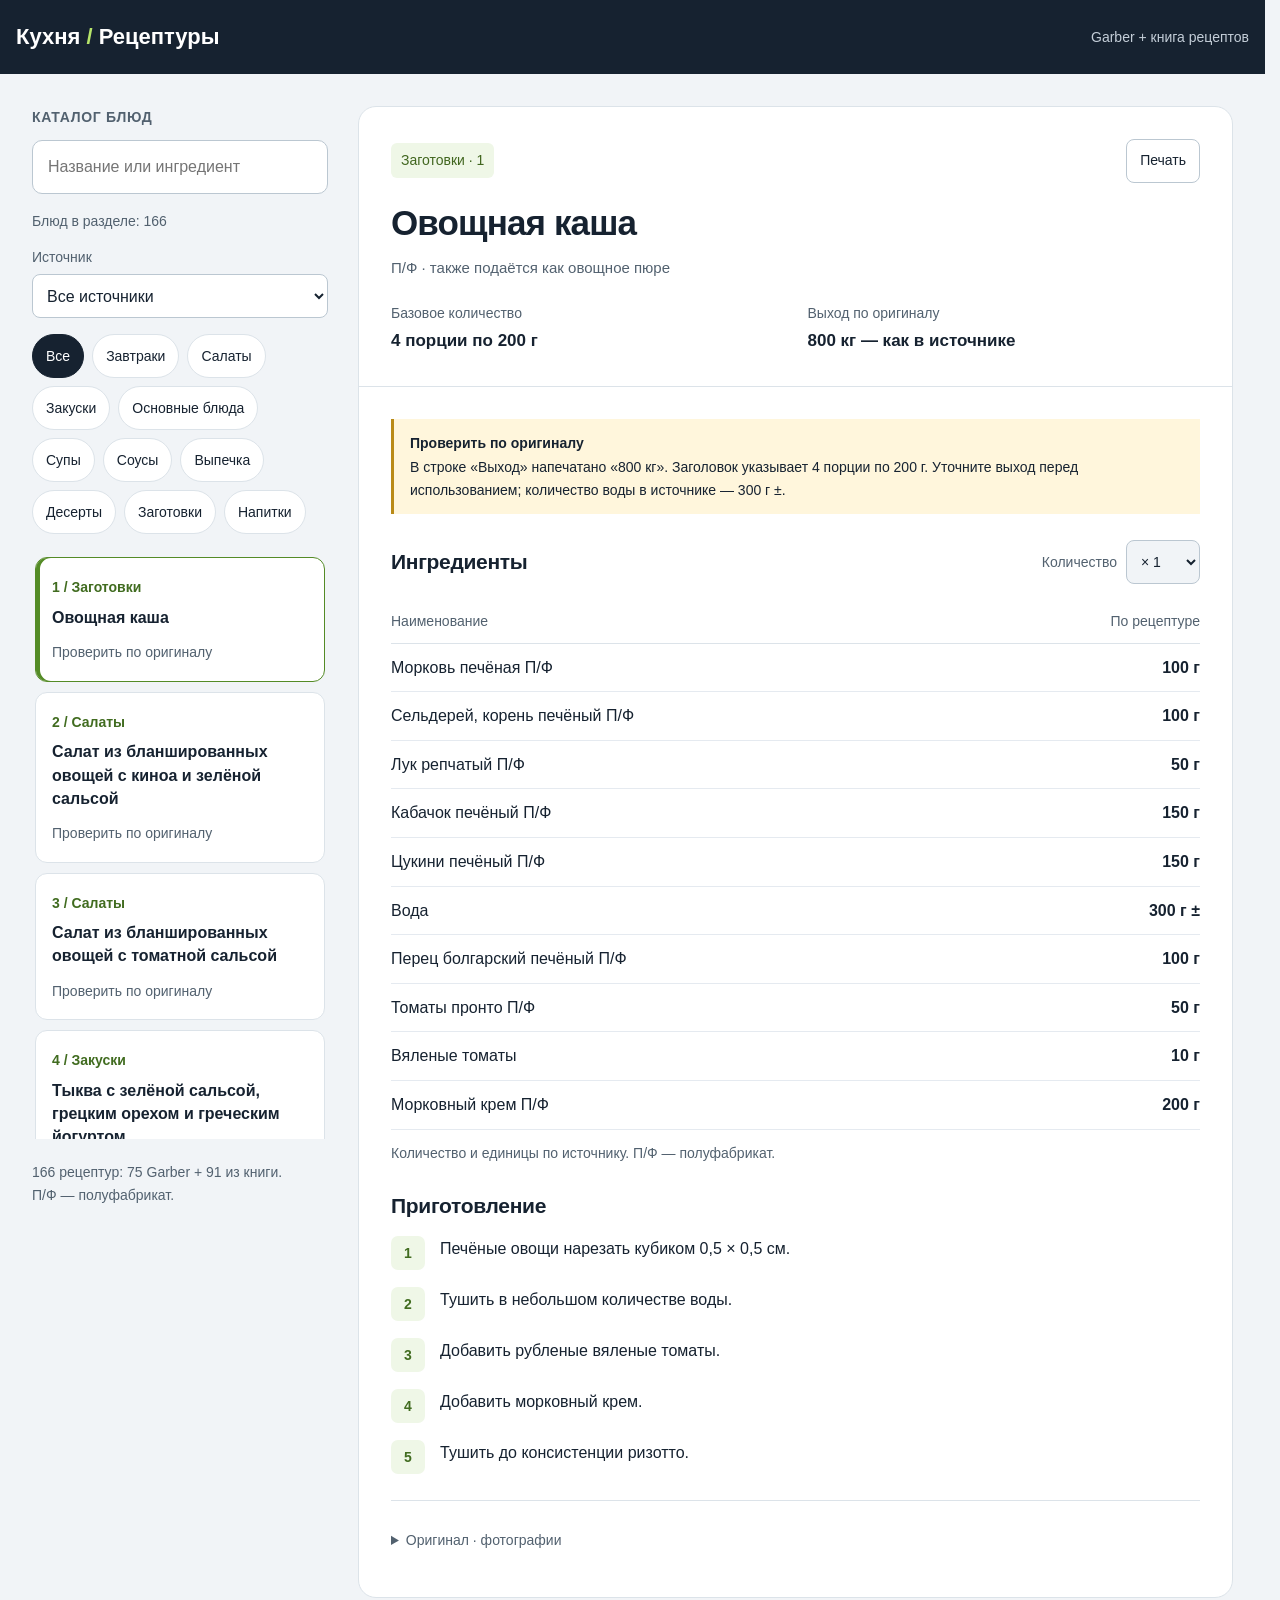
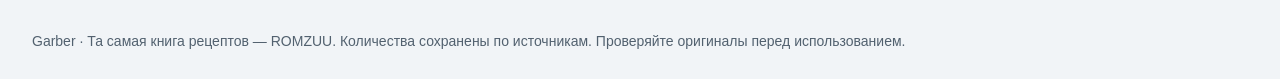
==== commit 846cbbfc: "Add accessible recipe motion and refine responsive layouts" ====
--- a/index.html
+++ b/index.html
@@ -1,2 +1,2 @@
 <!doctype html>
-<html lang="ru"><head><meta charset="utf-8"><meta name="viewport" content="width=device-width,initial-scale=1"><title>Кухня · Рецептуры</title><meta name="description" content="Справочник рецептур: ингредиенты, граммовки и приготовление."><link rel="icon" href="data:image/svg+xml,%3Csvg xmlns='http://www.w3.org/2000/svg' viewBox='0 0 32 32'%3E%3Crect width='32' height='32' rx='8' fill='%23162230'/%3E%3Cpath d='M9 8h14v18H9z' fill='none' stroke='%23b6e56a' stroke-width='2'/%3E%3Cpath d='M12 13h8m-8 5h8' stroke='%23b6e56a' stroke-width='2'/%3E%3C/svg%3E"><link rel="stylesheet" href="styles.css?v=2"></head><body><header><div class="brand">Кухня<span> / </span>Рецептуры</div><div class="edition">Garber + книга рецептов</div></header><main><aside><div class="label">Каталог блюд</div><input id="search" type="search" placeholder="Название или ингредиент" aria-label="Поиск блюда"><p id="search-status" class="search-status" role="status">Загрузка поиска…</p><label class="source-label" for="source-filter">Источник</label><select id="source-filter"><option value="Все">Все источники</option><option value="garber">Меню Garber</option><option value="book">Та самая книга рецептов · ROMZUU</option></select><div class="filters" aria-label="Разделы"><button class="filter active" data-filter="Все" aria-pressed="true">Все</button><button class="filter " data-filter="Завтраки" aria-pressed="false">Завтраки</button><button class="filter " data-filter="Салаты" aria-pressed="false">Салаты</button><button class="filter " data-filter="Закуски" aria-pressed="false">Закуски</button><button class="filter " data-filter="Основные блюда" aria-pressed="false">Основные блюда</button><button class="filter " data-filter="Супы" aria-pressed="false">Супы</button><button class="filter " data-filter="Соусы" aria-pressed="false">Соусы</button><button class="filter " data-filter="Выпечка" aria-pressed="false">Выпечка</button><button class="filter " data-filter="Десерты" aria-pressed="false">Десерты</button><button class="filter " data-filter="Заготовки" aria-pressed="false">Заготовки</button><button class="filter " data-filter="Напитки" aria-pressed="false">Напитки</button></div><div class="mobile-picker"><label for="recipe-picker">Выбрать блюдо</label><select id="recipe-picker"><option value="vegetable" selected>Овощная каша</option><option value="quinoa" >Салат из бланшированных овощей с киноа и зелёной сальсой</option><option value="tomato" >Салат из бланшированных овощей с томатной сальсой</option><option value="pumpkin" >Тыква с зелёной сальсой, грецким орехом и греческим йогуртом</option><option value="chips" >Овощные чипсы с овощными кремами</option><option value="smoothie" >Смузи «Яблоко / банан / черника»</option><option value="garber-1" >Ризотто из чечевицы П/Ф</option><option value="garber-2" >Чечевица П/Ф</option><option value="garber-3" >Лосось / чечевичное ризотто / спаржа</option><option value="garber-5" >Смузи манго / черника / какао</option><option value="garber-6" >Суп овощной П/Ф Минестроне</option><option value="garber-7" >Суп-пюре тыквенный с имбирём</option><option value="garber-8" >Крем брокколи П/Ф</option><option value="garber-9" >Крем морковь / свёкла / сельдерей П/Ф</option><option value="garber-10" >Рулет из сибаса с кремом из брокколи</option><option value="garber-11" >Голубцы / кролик П/Ф</option><option value="garber-12" >Голубцы 1п</option><option value="garber-13" >Драник из цукини П/Ф</option><option value="garber-14" >Драник цукини / крем свёкла / паровой лосось</option><option value="garber-15" >Сальса томатная П/Ф</option><option value="garber-16" >Соус для цветной капусты П/Ф 1п</option><option value="garber-17" >Стейк из цветной капусты с овощным соусом</option><option value="garber-18" >Стейк из молодой белокочанной капусты с овощным демигласом</option><option value="garber-19" >Шакшука / томат / шпинат / паприка / оливковый тапенад</option><option value="garber-20" >Японский омлет на гратене из гречи с пармезаном</option><option value="garber-21" >Гратен гречневый П/Ф</option><option value="garber-22" >Сырники П/Ф</option><option value="garber-23" >Сырники / фруктовый салат</option><option value="garber-24" >Творожный пудинг П/Ф</option><option value="garber-25" >Творожный пудинг 1п</option><option value="garber-26" >Каша рисовая вязкая 1п</option><option value="garber-27" >Каша овсяная вязкая</option><option value="garber-28" >Пшено П/Ф</option><option value="garber-29" >Пшено / тыква / пармезан — каша вязкая</option><option value="garber-30" >Оладьи шпинат П/Ф</option><option value="garber-31" >Оладьи шпинат / лосось с/с / яйцо</option><option value="garber-32" >Творог — запеканка / пудинг / сырники П/Ф</option><option value="garber-33" >Мусс чёрная смородина П/Ф</option><option value="garber-34" >Тесто для сладких вафель</option><option value="garber-35" >Вафли 1п</option><option value="garber-36" >Крем-суп из топинамбура</option><option value="garber-37" >Котлеты из индейки</option><option value="garber-38" >Куриный шницель</option><option value="garber-39" >Московские плюшки</option><option value="garber-40" >Пряники с глазурью</option><option value="garber-41" >Овощной бульон П/Ф</option><option value="garber-42" >Песто П/Ф</option><option value="garber-43" >Малосольный огурец П/Ф</option><option value="garber-44" >Винегрет с артишоками</option><option value="garber-45" >Квашеная капуста с морковью и кумином</option><option value="garber-46" >Ферментированные овощи с фактурой</option><option value="garber-47" >Молодая спаржа с грейпфрутом</option><option value="garber-48" >Лапша цукини с песто</option><option value="garber-49" >Греча / вяленые томаты / морковный крем</option><option value="garber-50" >Винегрет из печёных овощей П/Ф</option><option value="garber-51" >Винегрет / лосось слабой соли</option><option value="garber-52" >Банановые оладьи П/Ф</option><option value="garber-53" >Льняная каша</option><option value="garber-54" >Кокосовые сырники</option><option value="garber-55" >Каша из зелёной гречки</option><option value="garber-56" >Нутовый омлет</option><option value="garber-57" >Зелёный смузи боул</option><option value="garber-58" >Блины из зелёной гречки П/Ф</option><option value="garber-59" >Паштет из подсолнечных семечек</option><option value="garber-60" >Не рыбный паштет из семечек П/Ф</option><option value="garber-61" >Паста для тостов</option><option value="garber-62" >Seafood Dressing — заправка Chiva-Som</option><option value="garber-63" >Yam Woonsen Jay — салат со стеклянной лапшой и грибами</option><option value="garber-64" >Yam Woonsen Seafood — салат со стеклянной лапшой и морепродуктами</option><option value="garber-65" >Соус Som Tam</option><option value="garber-66" >Som Tam — салат из зелёной папайи</option><option value="garber-67" >Lentil Dhal — чечевица со шпинатом и бататом</option><option value="garber-68" >Vegetable Stock — овощной бульон Chiva-Som</option><option value="garber-69" >Каша ржаная с фиником и тыквенными семечками</option><option value="garber-70" >Маринованные огурцы</option><option value="book-009" >Рисовые оладьи</option><option value="book-010" >Домашняя гранола raw</option><option value="book-011" >Льняная каша</option><option value="book-012" >Каша из зелёной гречки</option><option value="book-013" >Гречневый смузи-боул</option><option value="book-014" >Нутовый омлет</option><option value="book-015" >Томлёная каша</option><option value="book-016" >Подсолнечная каша</option><option value="book-017" >Чиа пудинг</option><option value="book-018" >Зелёный смузи боул</option><option value="book-019" >Банановые оладьи</option><option value="book-020" >Кокосовые сырники</option><option value="book-021" >Кокосовые блины</option><option value="book-022" >Шпинатный смузи-боул</option><option value="book-023" >Бейгл</option><option value="book-024" >Кукурузный омлет</option><option value="book-025" >Подсолнечный паштет</option><option value="book-026" >Не рыбный паштет из семечек</option><option value="book-027" >Хумус из нута</option><option value="book-028" >Паштет из гречки</option><option value="book-029" >Паштет из маша</option><option value="book-030" >Тыквенный сыр к салату</option><option value="book-031" >Салат с нори и соусом из гречки</option><option value="book-032" >Зелёный салат с авокадо</option><option value="book-033" >Салат с машем</option><option value="book-034" >Анти паразитарный салат</option><option value="book-035" >Правильный огурцы помидоры салат</option><option value="book-036" >Тёплый салат с картошкой</option><option value="book-037" >Ферментированный салат</option><option value="book-038" >Салат с цветной капустой</option><option value="book-039" >Правильный винегрет</option><option value="book-040" >Селёдка под шубой</option><option value="book-041" >Зуевская щётка</option><option value="book-042" >Сезонный салат</option><option value="book-043" >Шаверма с овощным салатом</option><option value="book-044" >Стейк из капусты</option><option value="book-045" >Картофельные оладьи</option><option value="book-046" >Паста из кабачка</option><option value="book-047" >Тайская рисовая лапша</option><option value="book-048" >Лапша с овощами</option><option value="book-049" >Нутовое рагу</option><option value="book-050" >Капуста аль денте</option><option value="book-051" >Поха</option><option value="book-052" >Дал из чечевицы</option><option value="book-053" >Суси с чукой</option><option value="book-054" >Морковная котлетка</option><option value="book-055" >Овощной боул</option><option value="book-056" >Овощное рагу с рисом</option><option value="book-057" >Пророщенный маш с овощами</option><option value="book-058" >Рагу с брюссельской капустой</option><option value="book-059" >Паратха с луком</option><option value="book-060" >Пад-тай из капусты</option><option value="book-061" >Том-ям суп</option><option value="book-062" >Холодные щи</option><option value="book-063" >Грибной крем-суп</option><option value="book-064" >Овощной альденте суп</option><option value="book-065" >Детокс борщ</option><option value="book-066" >Свекольник на квасе</option><option value="book-067" >Чечевичный суп</option><option value="book-068" >Крем-суп из тыквы</option><option value="book-069" >Шийтаки суп</option><option value="book-070" >Соус из шпината</option><option value="book-071" >Соус из зелёной гречки</option><option value="book-072" >Соус из урбеча</option><option value="book-073" >Кокосовый чатни</option><option value="book-074" >Сыроедческая горчица</option><option value="book-075" >Соус карри</option><option value="book-076" >Чапати</option><option value="book-077" >Фруктовая тортилья</option><option value="book-078" >Пирог на песочном тесте</option><option value="book-079" >Овсяный пирог</option><option value="book-080" >Ягодный пирог из семечек</option><option value="book-081" >Открытый пирог</option><option value="book-082" >Овсяное печенья</option><option value="book-083" >Банановое мороженое</option><option value="book-084" >Кокосовый пломбир</option><option value="book-085" >Ягодный торт из семечек</option><option value="book-086" >Морковный торт</option><option value="book-087" >Фруктовый торт</option><option value="book-088" >Финиковый торт</option><option value="book-089" >Микс специй</option><option value="book-090" >Пророщенная зелёная гречка</option><option value="book-091" >Классическая гранола</option><option value="book-092" >Квашеные овощи</option><option value="book-093" >Овощной квас</option><option value="book-094" >Овощные хлебцы</option><option value="book-095" >Лосось из морковки</option><option value="book-096" >Кефир из кокосового молока</option><option value="book-097" >Кунжутное молоко</option><option value="book-098" >Вяленые томаты</option><option value="book-099" >Том-ям бульон</option></select><p id="picker-empty" hidden>Блюд не найдено. Попробуйте другой запрос.</p></div><nav id="list" aria-label="Выбор рецептуры"><button class="dish selected" data-id="vegetable" aria-current="true"><span class="number">1 / Заготовки</span><strong>Овощная каша</strong><small>Проверить по оригиналу</small></button><button class="dish " data-id="quinoa" aria-current="false"><span class="number">2 / Салаты</span><strong>Салат из бланшированных овощей с киноа и зелёной сальсой</strong><small>Проверить по оригиналу</small></button><button class="dish " data-id="tomato" aria-current="false"><span class="number">3 / Салаты</span><strong>Салат из бланшированных овощей с томатной сальсой</strong><small>Проверить по оригиналу</small></button><button class="dish " data-id="pumpkin" aria-current="false"><span class="number">4 / Закуски</span><strong>Тыква с зелёной сальсой, грецким орехом и греческим йогуртом</strong><small>Проверить по оригиналу</small></button><button class="dish " data-id="chips" aria-current="false"><span class="number">5 / Закуски</span><strong>Овощные чипсы с овощными кремами</strong><small>Garber</small></button><button class="dish " data-id="smoothie" aria-current="false"><span class="number">6 / Напитки</span><strong>Смузи «Яблоко / банан / черника»</strong><small>Проверить по оригиналу</small></button><button class="dish " data-id="garber-1" aria-current="false"><span class="number">7 / Заготовки</span><strong>Ризотто из чечевицы П/Ф</strong><small>Garber</small></button><button class="dish " data-id="garber-2" aria-current="false"><span class="number">8 / Заготовки</span><strong>Чечевица П/Ф</strong><small>Проверить по оригиналу</small></button><button class="dish " data-id="garber-3" aria-current="false"><span class="number">9 / Основные блюда</span><strong>Лосось / чечевичное ризотто / спаржа</strong><small>Проверить по оригиналу</small></button><button class="dish " data-id="garber-5" aria-current="false"><span class="number">10 / Напитки</span><strong>Смузи манго / черника / какао</strong><small>Проверить по оригиналу</small></button><button class="dish " data-id="garber-6" aria-current="false"><span class="number">11 / Супы</span><strong>Суп овощной П/Ф Минестроне</strong><small>Проверить по оригиналу</small></button><button class="dish " data-id="garber-7" aria-current="false"><span class="number">12 / Супы</span><strong>Суп-пюре тыквенный с имбирём</strong><small>Проверить по оригиналу</small></button><button class="dish " data-id="garber-8" aria-current="false"><span class="number">13 / Заготовки</span><strong>Крем брокколи П/Ф</strong><small>Проверить по оригиналу</small></button><button class="dish " data-id="garber-9" aria-current="false"><span class="number">14 / Заготовки</span><strong>Крем морковь / свёкла / сельдерей П/Ф</strong><small>Проверить по оригиналу</small></button><button class="dish " data-id="garber-10" aria-current="false"><span class="number">15 / Основные блюда</span><strong>Рулет из сибаса с кремом из брокколи</strong><small>Проверить по оригиналу</small></button><button class="dish " data-id="garber-11" aria-current="false"><span class="number">16 / Заготовки</span><strong>Голубцы / кролик П/Ф</strong><small>Garber</small></button><button class="dish " data-id="garber-12" aria-current="false"><span class="number">17 / Основные блюда</span><strong>Голубцы 1п</strong><small>Проверить по оригиналу</small></button><button class="dish " data-id="garber-13" aria-current="false"><span class="number">18 / Заготовки</span><strong>Драник из цукини П/Ф</strong><small>Garber</small></button><button class="dish " data-id="garber-14" aria-current="false"><span class="number">19 / Основные блюда</span><strong>Драник цукини / крем свёкла / паровой лосось</strong><small>Проверить по оригиналу</small></button><button class="dish " data-id="garber-15" aria-current="false"><span class="number">20 / Соусы</span><strong>Сальса томатная П/Ф</strong><small>Garber</small></button><button class="dish " data-id="garber-16" aria-current="false"><span class="number">21 / Соусы</span><strong>Соус для цветной капусты П/Ф 1п</strong><small>Проверить по оригиналу</small></button><button class="dish " data-id="garber-17" aria-current="false"><span class="number">22 / Основные блюда</span><strong>Стейк из цветной капусты с овощным соусом</strong><small>Garber</small></button><button class="dish " data-id="garber-18" aria-current="false"><span class="number">23 / Основные блюда</span><strong>Стейк из молодой белокочанной капусты с овощным демигласом</strong><small>Garber</small></button><button class="dish " data-id="garber-19" aria-current="false"><span class="number">24 / Завтраки</span><strong>Шакшука / томат / шпинат / паприка / оливковый тапенад</strong><small>Проверить по оригиналу</small></button><button class="dish " data-id="garber-20" aria-current="false"><span class="number">25 / Завтраки</span><strong>Японский омлет на гратене из гречи с пармезаном</strong><small>Проверить по оригиналу</small></button><button class="dish " data-id="garber-21" aria-current="false"><span class="number">26 / Заготовки</span><strong>Гратен гречневый П/Ф</strong><small>Garber</small></button><button class="dish " data-id="garber-22" aria-current="false"><span class="number">27 / Заготовки</span><strong>Сырники П/Ф</strong><small>Проверить по оригиналу</small></button><button class="dish " data-id="garber-23" aria-current="false"><span class="number">28 / Завтраки</span><strong>Сырники / фруктовый салат</strong><small>Garber</small></button><button class="dish " data-id="garber-24" aria-current="false"><span class="number">29 / Заготовки</span><strong>Творожный пудинг П/Ф</strong><small>Проверить по оригиналу</small></button><button class="dish " data-id="garber-25" aria-current="false"><span class="number">30 / Завтраки</span><strong>Творожный пудинг 1п</strong><small>Проверить по оригиналу</small></button><button class="dish " data-id="garber-26" aria-current="false"><span class="number">31 / Завтраки</span><strong>Каша рисовая вязкая 1п</strong><small>Проверить по оригиналу</small></button><button class="dish " data-id="garber-27" aria-current="false"><span class="number">32 / Завтраки</span><strong>Каша овсяная вязкая</strong><small>Garber</small></button><button class="dish " data-id="garber-28" aria-current="false"><span class="number">33 / Заготовки</span><strong>Пшено П/Ф</strong><small>Garber</small></button><button class="dish " data-id="garber-29" aria-current="false"><span class="number">34 / Завтраки</span><strong>Пшено / тыква / пармезан — каша вязкая</strong><small>Проверить по оригиналу</small></button><button class="dish " data-id="garber-30" aria-current="false"><span class="number">35 / Заготовки</span><strong>Оладьи шпинат П/Ф</strong><small>Проверить по оригиналу</small></button><button class="dish " data-id="garber-31" aria-current="false"><span class="number">36 / Завтраки</span><strong>Оладьи шпинат / лосось с/с / яйцо</strong><small>Проверить по оригиналу</small></button><button class="dish " data-id="garber-32" aria-current="false"><span class="number">37 / Заготовки</span><strong>Творог — запеканка / пудинг / сырники П/Ф</strong><small>Garber</small></button><button class="dish " data-id="garber-33" aria-current="false"><span class="number">38 / Заготовки</span><strong>Мусс чёрная смородина П/Ф</strong><small>Проверить по оригиналу</small></button><button class="dish " data-id="garber-34" aria-current="false"><span class="number">39 / Заготовки</span><strong>Тесто для сладких вафель</strong><small>Проверить по оригиналу</small></button><button class="dish " data-id="garber-35" aria-current="false"><span class="number">40 / Завтраки</span><strong>Вафли 1п</strong><small>Garber</small></button><button class="dish " data-id="garber-36" aria-current="false"><span class="number">41 / Супы</span><strong>Крем-суп из топинамбура</strong><small>Garber</small></button><button class="dish " data-id="garber-37" aria-current="false"><span class="number">42 / Основные блюда</span><strong>Котлеты из индейки</strong><small>Проверить по оригиналу</small></button><button class="dish " data-id="garber-38" aria-current="false"><span class="number">43 / Основные блюда</span><strong>Куриный шницель</strong><small>Garber</small></button><button class="dish " data-id="garber-39" aria-current="false"><span class="number">44 / Выпечка</span><strong>Московские плюшки</strong><small>Проверить по оригиналу</small></button><button class="dish " data-id="garber-40" aria-current="false"><span class="number">45 / Выпечка</span><strong>Пряники с глазурью</strong><small>Проверить по оригиналу</small></button><button class="dish " data-id="garber-41" aria-current="false"><span class="number">46 / Заготовки</span><strong>Овощной бульон П/Ф</strong><small>Garber</small></button><button class="dish " data-id="garber-42" aria-current="false"><span class="number">47 / Соусы</span><strong>Песто П/Ф</strong><small>Garber</small></button><button class="dish " data-id="garber-43" aria-current="false"><span class="number">48 / Заготовки</span><strong>Малосольный огурец П/Ф</strong><small>Проверить по оригиналу</small></button><button class="dish " data-id="garber-44" aria-current="false"><span class="number">49 / Салаты</span><strong>Винегрет с артишоками</strong><small>Проверить по оригиналу</small></button><button class="dish " data-id="garber-45" aria-current="false"><span class="number">50 / Заготовки</span><strong>Квашеная капуста с морковью и кумином</strong><small>Проверить по оригиналу</small></button><button class="dish " data-id="garber-46" aria-current="false"><span class="number">51 / Заготовки</span><strong>Ферментированные овощи с фактурой</strong><small>Проверить по оригиналу</small></button><button class="dish " data-id="garber-47" aria-current="false"><span class="number">52 / Салаты</span><strong>Молодая спаржа с грейпфрутом</strong><small>Проверить по оригиналу</small></button><button class="dish " data-id="garber-48" aria-current="false"><span class="number">53 / Основные блюда</span><strong>Лапша цукини с песто</strong><small>Проверить по оригиналу</small></button><button class="dish " data-id="garber-49" aria-current="false"><span class="number">54 / Основные блюда</span><strong>Греча / вяленые томаты / морковный крем</strong><small>Проверить по оригиналу</small></button><button class="dish " data-id="garber-50" aria-current="false"><span class="number">55 / Заготовки</span><strong>Винегрет из печёных овощей П/Ф</strong><small>Garber</small></button><button class="dish " data-id="garber-51" aria-current="false"><span class="number">56 / Салаты</span><strong>Винегрет / лосось слабой соли</strong><small>Проверить по оригиналу</small></button><button class="dish " data-id="garber-52" aria-current="false"><span class="number">57 / Заготовки</span><strong>Банановые оладьи П/Ф</strong><small>Проверить по оригиналу</small></button><button class="dish " data-id="garber-53" aria-current="false"><span class="number">58 / Завтраки</span><strong>Льняная каша</strong><small>Проверить по оригиналу</small></button><button class="dish " data-id="garber-54" aria-current="false"><span class="number">59 / Десерты</span><strong>Кокосовые сырники</strong><small>Проверить по оригиналу</small></button><button class="dish " data-id="garber-55" aria-current="false"><span class="number">60 / Завтраки</span><strong>Каша из зелёной гречки</strong><small>Проверить по оригиналу</small></button><button class="dish " data-id="garber-56" aria-current="false"><span class="number">61 / Завтраки</span><strong>Нутовый омлет</strong><small>Проверить по оригиналу</small></button><button class="dish " data-id="garber-57" aria-current="false"><span class="number">62 / Завтраки</span><strong>Зелёный смузи боул</strong><small>Проверить по оригиналу</small></button><button class="dish " data-id="garber-58" aria-current="false"><span class="number">63 / Заготовки</span><strong>Блины из зелёной гречки П/Ф</strong><small>Проверить по оригиналу</small></button><button class="dish " data-id="garber-59" aria-current="false"><span class="number">64 / Заготовки</span><strong>Паштет из подсолнечных семечек</strong><small>Проверить по оригиналу</small></button><button class="dish " data-id="garber-60" aria-current="false"><span class="number">65 / Заготовки</span><strong>Не рыбный паштет из семечек П/Ф</strong><small>Проверить по оригиналу</small></button><button class="dish " data-id="garber-61" aria-current="false"><span class="number">66 / Заготовки</span><strong>Паста для тостов</strong><small>Проверить по оригиналу</small></button><button class="dish " data-id="garber-62" aria-current="false"><span class="number">67 / Соусы</span><strong>Seafood Dressing — заправка Chiva-Som</strong><small>Проверить по оригиналу</small></button><button class="dish " data-id="garber-63" aria-current="false"><span class="number">68 / Салаты</span><strong>Yam Woonsen Jay — салат со стеклянной лапшой и грибами</strong><small>Проверить по оригиналу</small></button><button class="dish " data-id="garber-64" aria-current="false"><span class="number">69 / Салаты</span><strong>Yam Woonsen Seafood — салат со стеклянной лапшой и морепродуктами</strong><small>Проверить по оригиналу</small></button><button class="dish " data-id="garber-65" aria-current="false"><span class="number">70 / Соусы</span><strong>Соус Som Tam</strong><small>Проверить по оригиналу</small></button><button class="dish " data-id="garber-66" aria-current="false"><span class="number">71 / Салаты</span><strong>Som Tam — салат из зелёной папайи</strong><small>Проверить по оригиналу</small></button><button class="dish " data-id="garber-67" aria-current="false"><span class="number">72 / Основные блюда</span><strong>Lentil Dhal — чечевица со шпинатом и бататом</strong><small>Проверить по оригиналу</small></button><button class="dish " data-id="garber-68" aria-current="false"><span class="number">73 / Заготовки</span><strong>Vegetable Stock — овощной бульон Chiva-Som</strong><small>Проверить по оригиналу</small></button><button class="dish " data-id="garber-69" aria-current="false"><span class="number">74 / Завтраки</span><strong>Каша ржаная с фиником и тыквенными семечками</strong><small>Проверить по оригиналу</small></button><button class="dish " data-id="garber-70" aria-current="false"><span class="number">75 / Заготовки</span><strong>Маринованные огурцы</strong><small>Проверить по оригиналу</small></button><button class="dish " data-id="book-009" aria-current="false"><span class="number">76 / Завтраки</span><strong>Рисовые оладьи</strong><small>Книга · стр. 9</small></button><button class="dish " data-id="book-010" aria-current="false"><span class="number">77 / Завтраки</span><strong>Домашняя гранола raw</strong><small>Книга · стр. 10</small></button><button class="dish " data-id="book-011" aria-current="false"><span class="number">78 / Завтраки</span><strong>Льняная каша</strong><small>Книга · стр. 11</small></button><button class="dish " data-id="book-012" aria-current="false"><span class="number">79 / Завтраки</span><strong>Каша из зелёной гречки</strong><small>Книга · стр. 12</small></button><button class="dish " data-id="book-013" aria-current="false"><span class="number">80 / Завтраки</span><strong>Гречневый смузи-боул</strong><small>Книга · стр. 13</small></button><button class="dish " data-id="book-014" aria-current="false"><span class="number">81 / Завтраки</span><strong>Нутовый омлет</strong><small>Книга · стр. 14</small></button><button class="dish " data-id="book-015" aria-current="false"><span class="number">82 / Завтраки</span><strong>Томлёная каша</strong><small>Книга · стр. 15</small></button><button class="dish " data-id="book-016" aria-current="false"><span class="number">83 / Завтраки</span><strong>Подсолнечная каша</strong><small>Книга · стр. 16</small></button><button class="dish " data-id="book-017" aria-current="false"><span class="number">84 / Завтраки</span><strong>Чиа пудинг</strong><small>Книга · стр. 17</small></button><button class="dish " data-id="book-018" aria-current="false"><span class="number">85 / Завтраки</span><strong>Зелёный смузи боул</strong><small>Книга · стр. 18</small></button><button class="dish " data-id="book-019" aria-current="false"><span class="number">86 / Завтраки</span><strong>Банановые оладьи</strong><small>Книга · стр. 19</small></button><button class="dish " data-id="book-020" aria-current="false"><span class="number">87 / Завтраки</span><strong>Кокосовые сырники</strong><small>Книга · стр. 20</small></button><button class="dish " data-id="book-021" aria-current="false"><span class="number">88 / Завтраки</span><strong>Кокосовые блины</strong><small>Книга · стр. 21</small></button><button class="dish " data-id="book-022" aria-current="false"><span class="number">89 / Завтраки</span><strong>Шпинатный смузи-боул</strong><small>Книга · стр. 22</small></button><button class="dish " data-id="book-023" aria-current="false"><span class="number">90 / Завтраки</span><strong>Бейгл</strong><small>Книга · стр. 23</small></button><button class="dish " data-id="book-024" aria-current="false"><span class="number">91 / Завтраки</span><strong>Кукурузный омлет</strong><small>Книга · стр. 24</small></button><button class="dish " data-id="book-025" aria-current="false"><span class="number">92 / Закуски</span><strong>Подсолнечный паштет</strong><small>Книга · стр. 25</small></button><button class="dish " data-id="book-026" aria-current="false"><span class="number">93 / Закуски</span><strong>Не рыбный паштет из семечек</strong><small>Книга · стр. 26</small></button><button class="dish " data-id="book-027" aria-current="false"><span class="number">94 / Закуски</span><strong>Хумус из нута</strong><small>Книга · стр. 27</small></button><button class="dish " data-id="book-028" aria-current="false"><span class="number">95 / Закуски</span><strong>Паштет из гречки</strong><small>Книга · стр. 28</small></button><button class="dish " data-id="book-029" aria-current="false"><span class="number">96 / Закуски</span><strong>Паштет из маша</strong><small>Книга · стр. 29</small></button><button class="dish " data-id="book-030" aria-current="false"><span class="number">97 / Закуски</span><strong>Тыквенный сыр к салату</strong><small>Книга · стр. 30</small></button><button class="dish " data-id="book-031" aria-current="false"><span class="number">98 / Салаты</span><strong>Салат с нори и соусом из гречки</strong><small>Книга · стр. 31</small></button><button class="dish " data-id="book-032" aria-current="false"><span class="number">99 / Салаты</span><strong>Зелёный салат с авокадо</strong><small>Книга · стр. 32</small></button><button class="dish " data-id="book-033" aria-current="false"><span class="number">100 / Салаты</span><strong>Салат с машем</strong><small>Книга · стр. 33</small></button><button class="dish " data-id="book-034" aria-current="false"><span class="number">101 / Салаты</span><strong>Анти паразитарный салат</strong><small>Книга · стр. 34</small></button><button class="dish " data-id="book-035" aria-current="false"><span class="number">102 / Салаты</span><strong>Правильный огурцы помидоры салат</strong><small>Книга · стр. 35</small></button><button class="dish " data-id="book-036" aria-current="false"><span class="number">103 / Салаты</span><strong>Тёплый салат с картошкой</strong><small>Книга · стр. 36</small></button><button class="dish " data-id="book-037" aria-current="false"><span class="number">104 / Салаты</span><strong>Ферментированный салат</strong><small>Книга · стр. 37</small></button><button class="dish " data-id="book-038" aria-current="false"><span class="number">105 / Салаты</span><strong>Салат с цветной капустой</strong><small>Книга · стр. 38</small></button><button class="dish " data-id="book-039" aria-current="false"><span class="number">106 / Салаты</span><strong>Правильный винегрет</strong><small>Книга · стр. 39</small></button><button class="dish " data-id="book-040" aria-current="false"><span class="number">107 / Салаты</span><strong>Селёдка под шубой</strong><small>Книга · стр. 40</small></button><button class="dish " data-id="book-041" aria-current="false"><span class="number">108 / Салаты</span><strong>Зуевская щётка</strong><small>Книга · стр. 41</small></button><button class="dish " data-id="book-042" aria-current="false"><span class="number">109 / Салаты</span><strong>Сезонный салат</strong><small>Книга · стр. 42</small></button><button class="dish " data-id="book-043" aria-current="false"><span class="number">110 / Основные блюда</span><strong>Шаверма с овощным салатом</strong><small>Книга · стр. 43</small></button><button class="dish " data-id="book-044" aria-current="false"><span class="number">111 / Основные блюда</span><strong>Стейк из капусты</strong><small>Книга · стр. 44</small></button><button class="dish " data-id="book-045" aria-current="false"><span class="number">112 / Основные блюда</span><strong>Картофельные оладьи</strong><small>Книга · стр. 45</small></button><button class="dish " data-id="book-046" aria-current="false"><span class="number">113 / Основные блюда</span><strong>Паста из кабачка</strong><small>Книга · стр. 46</small></button><button class="dish " data-id="book-047" aria-current="false"><span class="number">114 / Основные блюда</span><strong>Тайская рисовая лапша</strong><small>Книга · стр. 47</small></button><button class="dish " data-id="book-048" aria-current="false"><span class="number">115 / Основные блюда</span><strong>Лапша с овощами</strong><small>Книга · стр. 48</small></button><button class="dish " data-id="book-049" aria-current="false"><span class="number">116 / Основные блюда</span><strong>Нутовое рагу</strong><small>Книга · стр. 49</small></button><button class="dish " data-id="book-050" aria-current="false"><span class="number">117 / Основные блюда</span><strong>Капуста аль денте</strong><small>Книга · стр. 50</small></button><button class="dish " data-id="book-051" aria-current="false"><span class="number">118 / Основные блюда</span><strong>Поха</strong><small>Книга · стр. 51</small></button><button class="dish " data-id="book-052" aria-current="false"><span class="number">119 / Основные блюда</span><strong>Дал из чечевицы</strong><small>Книга · стр. 52</small></button><button class="dish " data-id="book-053" aria-current="false"><span class="number">120 / Основные блюда</span><strong>Суси с чукой</strong><small>Книга · стр. 53</small></button><button class="dish " data-id="book-054" aria-current="false"><span class="number">121 / Основные блюда</span><strong>Морковная котлетка</strong><small>Книга · стр. 54</small></button><button class="dish " data-id="book-055" aria-current="false"><span class="number">122 / Основные блюда</span><strong>Овощной боул</strong><small>Книга · стр. 55</small></button><button class="dish " data-id="book-056" aria-current="false"><span class="number">123 / Основные блюда</span><strong>Овощное рагу с рисом</strong><small>Книга · стр. 56</small></button><button class="dish " data-id="book-057" aria-current="false"><span class="number">124 / Основные блюда</span><strong>Пророщенный маш с овощами</strong><small>Книга · стр. 57</small></button><button class="dish " data-id="book-058" aria-current="false"><span class="number">125 / Основные блюда</span><strong>Рагу с брюссельской капустой</strong><small>Книга · стр. 58</small></button><button class="dish " data-id="book-059" aria-current="false"><span class="number">126 / Основные блюда</span><strong>Паратха с луком</strong><small>Книга · стр. 59</small></button><button class="dish " data-id="book-060" aria-current="false"><span class="number">127 / Основные блюда</span><strong>Пад-тай из капусты</strong><small>Книга · стр. 60</small></button><button class="dish " data-id="book-061" aria-current="false"><span class="number">128 / Супы</span><strong>Том-ям суп</strong><small>Книга · стр. 61</small></button><button class="dish " data-id="book-062" aria-current="false"><span class="number">129 / Супы</span><strong>Холодные щи</strong><small>Книга · стр. 62</small></button><button class="dish " data-id="book-063" aria-current="false"><span class="number">130 / Супы</span><strong>Грибной крем-суп</strong><small>Книга · стр. 63</small></button><button class="dish " data-id="book-064" aria-current="false"><span class="number">131 / Супы</span><strong>Овощной альденте суп</strong><small>Книга · стр. 64</small></button><button class="dish " data-id="book-065" aria-current="false"><span class="number">132 / Супы</span><strong>Детокс борщ</strong><small>Книга · стр. 65</small></button><button class="dish " data-id="book-066" aria-current="false"><span class="number">133 / Супы</span><strong>Свекольник на квасе</strong><small>Книга · стр. 66</small></button><button class="dish " data-id="book-067" aria-current="false"><span class="number">134 / Супы</span><strong>Чечевичный суп</strong><small>Книга · стр. 67</small></button><button class="dish " data-id="book-068" aria-current="false"><span class="number">135 / Супы</span><strong>Крем-суп из тыквы</strong><small>Книга · стр. 68</small></button><button class="dish " data-id="book-069" aria-current="false"><span class="number">136 / Супы</span><strong>Шийтаки суп</strong><small>Книга · стр. 69</small></button><button class="dish " data-id="book-070" aria-current="false"><span class="number">137 / Соусы</span><strong>Соус из шпината</strong><small>Книга · стр. 70</small></button><button class="dish " data-id="book-071" aria-current="false"><span class="number">138 / Соусы</span><strong>Соус из зелёной гречки</strong><small>Книга · стр. 71</small></button><button class="dish " data-id="book-072" aria-current="false"><span class="number">139 / Соусы</span><strong>Соус из урбеча</strong><small>Книга · стр. 72</small></button><button class="dish " data-id="book-073" aria-current="false"><span class="number">140 / Соусы</span><strong>Кокосовый чатни</strong><small>Книга · стр. 73</small></button><button class="dish " data-id="book-074" aria-current="false"><span class="number">141 / Соусы</span><strong>Сыроедческая горчица</strong><small>Книга · стр. 74</small></button><button class="dish " data-id="book-075" aria-current="false"><span class="number">142 / Соусы</span><strong>Соус карри</strong><small>Книга · стр. 75</small></button><button class="dish " data-id="book-076" aria-current="false"><span class="number">143 / Выпечка</span><strong>Чапати</strong><small>Книга · стр. 76</small></button><button class="dish " data-id="book-077" aria-current="false"><span class="number">144 / Выпечка</span><strong>Фруктовая тортилья</strong><small>Книга · стр. 77</small></button><button class="dish " data-id="book-078" aria-current="false"><span class="number">145 / Выпечка</span><strong>Пирог на песочном тесте</strong><small>Книга · стр. 78</small></button><button class="dish " data-id="book-079" aria-current="false"><span class="number">146 / Выпечка</span><strong>Овсяный пирог</strong><small>Книга · стр. 79</small></button><button class="dish " data-id="book-080" aria-current="false"><span class="number">147 / Выпечка</span><strong>Ягодный пирог из семечек</strong><small>Книга · стр. 80</small></button><button class="dish " data-id="book-081" aria-current="false"><span class="number">148 / Выпечка</span><strong>Открытый пирог</strong><small>Книга · стр. 81</small></button><button class="dish " data-id="book-082" aria-current="false"><span class="number">149 / Выпечка</span><strong>Овсяное печенья</strong><small>Книга · стр. 82</small></button><button class="dish " data-id="book-083" aria-current="false"><span class="number">150 / Десерты</span><strong>Банановое мороженое</strong><small>Книга · стр. 83</small></button><button class="dish " data-id="book-084" aria-current="false"><span class="number">151 / Десерты</span><strong>Кокосовый пломбир</strong><small>Книга · стр. 84</small></button><button class="dish " data-id="book-085" aria-current="false"><span class="number">152 / Десерты</span><strong>Ягодный торт из семечек</strong><small>Проверить по оригиналу</small></button><button class="dish " data-id="book-086" aria-current="false"><span class="number">153 / Десерты</span><strong>Морковный торт</strong><small>Книга · стр. 86</small></button><button class="dish " data-id="book-087" aria-current="false"><span class="number">154 / Десерты</span><strong>Фруктовый торт</strong><small>Книга · стр. 88</small></button><button class="dish " data-id="book-088" aria-current="false"><span class="number">155 / Десерты</span><strong>Финиковый торт</strong><small>Книга · стр. 89</small></button><button class="dish " data-id="book-089" aria-current="false"><span class="number">156 / Заготовки</span><strong>Микс специй</strong><small>Книга · стр. 90</small></button><button class="dish " data-id="book-090" aria-current="false"><span class="number">157 / Заготовки</span><strong>Пророщенная зелёная гречка</strong><small>Книга · стр. 91</small></button><button class="dish " data-id="book-091" aria-current="false"><span class="number">158 / Заготовки</span><strong>Классическая гранола</strong><small>Книга · стр. 92</small></button><button class="dish " data-id="book-092" aria-current="false"><span class="number">159 / Заготовки</span><strong>Квашеные овощи</strong><small>Книга · стр. 93</small></button><button class="dish " data-id="book-093" aria-current="false"><span class="number">160 / Заготовки</span><strong>Овощной квас</strong><small>Книга · стр. 94</small></button><button class="dish " data-id="book-094" aria-current="false"><span class="number">161 / Заготовки</span><strong>Овощные хлебцы</strong><small>Проверить по оригиналу</small></button><button class="dish " data-id="book-095" aria-current="false"><span class="number">162 / Заготовки</span><strong>Лосось из морковки</strong><small>Книга · стр. 96</small></button><button class="dish " data-id="book-096" aria-current="false"><span class="number">163 / Заготовки</span><strong>Кефир из кокосового молока</strong><small>Книга · стр. 97</small></button><button class="dish " data-id="book-097" aria-current="false"><span class="number">164 / Заготовки</span><strong>Кунжутное молоко</strong><small>Книга · стр. 98</small></button><button class="dish " data-id="book-098" aria-current="false"><span class="number">165 / Заготовки</span><strong>Вяленые томаты</strong><small>Книга · стр. 99</small></button><button class="dish " data-id="book-099" aria-current="false"><span class="number">166 / Заготовки</span><strong>Том-ям бульон</strong><small>Проверить по оригиналу</small></button></nav><p class="aside-note">166 рецептур: 75 Garber + 91 из книги.<br>П/Ф — полуфабрикат.</p></aside><article class="sheet" id="card" aria-live="polite"><div class="sheet-head"><div class="topline"><span class="tag">Заготовки · 1</span><button class="print" id="print">Печать</button></div><h1>Овощная каша</h1><p class="sub">П/Ф · также подаётся как овощное пюре</p><div class="meta"><div>Базовое количество<b>4 порции по 200 г</b></div><div>Выход по оригиналу<b>800 кг — как в источнике</b></div></div></div><div class="sheet-body"><div class="notice"><b>Проверить по оригиналу</b>В строке «Выход» напечатано «800 кг». Заголовок указывает 4 порции по 200 г. Уточните выход перед использованием; количество воды в источнике — 300 г ±.</div><div class="section-head"><h2>Ингредиенты</h2><label class="scale">Количество <select id="factor" aria-label="Множитель рецептуры"><option value="0.5" >× 0,5</option><option value="1" selected>× 1</option><option value="2" >× 2</option><option value="3" >× 3</option><option value="4" >× 4</option><option value="5" >× 5</option><option value="10" >× 10</option></select></label></div><table><thead><tr><th scope="col">Наименование</th><th scope="col">По рецептуре</th></tr></thead><tbody><tr><td>Морковь печёная П/Ф</td><td>100 г</td></tr><tr><td>Сельдерей, корень печёный П/Ф</td><td>100 г</td></tr><tr><td>Лук репчатый П/Ф</td><td>50 г</td></tr><tr><td>Кабачок печёный П/Ф</td><td>150 г</td></tr><tr><td>Цукини печёный П/Ф</td><td>150 г</td></tr><tr><td>Вода</td><td>300 г ±</td></tr><tr><td>Перец болгарский печёный П/Ф</td><td>100 г</td></tr><tr><td>Томаты пронто П/Ф</td><td>50 г</td></tr><tr><td>Вяленые томаты</td><td>10 г</td></tr><tr><td>Морковный крем П/Ф</td><td>200 г</td></tr></tbody></table><p class="hint">Количество и единицы по источнику. П/Ф — полуфабрикат.</p><h2>Приготовление</h2><ol class="steps"><li><div>Печёные овощи нарезать кубиком 0,5 × 0,5 см.</div></li><li><div>Тушить в небольшом количестве воды.</div></li><li><div>Добавить рубленые вяленые томаты.</div></li><li><div>Добавить морковный крем.</div></li><li><div>Тушить до консистенции ризотто.</div></li></ol><details class="source"><summary>Оригинал · фотографии</summary><p>Фотография 1 · IMG_2639</p><a href="sources/garber/IMG_2639.jpg" target="_blank" rel="noopener">Открыть исходную фотографию</a><img src="sources/garber/IMG_2639.jpg" alt="IMG_2639: Овощная каша" loading="lazy"></details></div></article></main><footer>Garber · Та самая книга рецептов — ROMZUU. Количества сохранены по источникам. Проверяйте оригиналы перед использованием.</footer><script src="data/recipes.js?v=3" defer></script><script src="app.js?v=3" defer></script></body></html>
+<html lang="ru"><head><meta charset="utf-8"><meta name="viewport" content="width=device-width,initial-scale=1"><title>Кухня · Рецептуры</title><meta name="description" content="Справочник рецептур: ингредиенты, граммовки и приготовление."><link rel="icon" href="data:image/svg+xml,%3Csvg xmlns='http://www.w3.org/2000/svg' viewBox='0 0 32 32'%3E%3Crect width='32' height='32' rx='8' fill='%23162230'/%3E%3Cpath d='M9 8h14v18H9z' fill='none' stroke='%23b6e56a' stroke-width='2'/%3E%3Cpath d='M12 13h8m-8 5h8' stroke='%23b6e56a' stroke-width='2'/%3E%3C/svg%3E"><link rel="stylesheet" href="styles.css?v=4"></head><body><header><div class="brand">Кухня<span> / </span>Рецептуры</div><div class="edition">Garber + книга рецептов</div></header><main><aside><div class="label">Каталог блюд</div><input id="search" type="search" placeholder="Название или ингредиент" aria-label="Поиск блюда"><p id="search-status" class="search-status" role="status">Загрузка поиска…</p><label class="source-label" for="source-filter">Источник</label><select id="source-filter"><option value="Все">Все источники</option><option value="garber">Меню Garber</option><option value="book">Та самая книга рецептов · ROMZUU</option></select><div class="filters" aria-label="Разделы"><button class="filter active" data-filter="Все" aria-pressed="true">Все</button><button class="filter " data-filter="Завтраки" aria-pressed="false">Завтраки</button><button class="filter " data-filter="Салаты" aria-pressed="false">Салаты</button><button class="filter " data-filter="Закуски" aria-pressed="false">Закуски</button><button class="filter " data-filter="Основные блюда" aria-pressed="false">Основные блюда</button><button class="filter " data-filter="Супы" aria-pressed="false">Супы</button><button class="filter " data-filter="Соусы" aria-pressed="false">Соусы</button><button class="filter " data-filter="Выпечка" aria-pressed="false">Выпечка</button><button class="filter " data-filter="Десерты" aria-pressed="false">Десерты</button><button class="filter " data-filter="Заготовки" aria-pressed="false">Заготовки</button><button class="filter " data-filter="Напитки" aria-pressed="false">Напитки</button></div><div class="mobile-picker"><label for="recipe-picker">Выбрать блюдо</label><select id="recipe-picker"><option value="vegetable" selected>Овощная каша</option><option value="quinoa" >Салат из бланшированных овощей с киноа и зелёной сальсой</option><option value="tomato" >Салат из бланшированных овощей с томатной сальсой</option><option value="pumpkin" >Тыква с зелёной сальсой, грецким орехом и греческим йогуртом</option><option value="chips" >Овощные чипсы с овощными кремами</option><option value="smoothie" >Смузи «Яблоко / банан / черника»</option><option value="garber-1" >Ризотто из чечевицы П/Ф</option><option value="garber-2" >Чечевица П/Ф</option><option value="garber-3" >Лосось / чечевичное ризотто / спаржа</option><option value="garber-5" >Смузи манго / черника / какао</option><option value="garber-6" >Суп овощной П/Ф Минестроне</option><option value="garber-7" >Суп-пюре тыквенный с имбирём</option><option value="garber-8" >Крем брокколи П/Ф</option><option value="garber-9" >Крем морковь / свёкла / сельдерей П/Ф</option><option value="garber-10" >Рулет из сибаса с кремом из брокколи</option><option value="garber-11" >Голубцы / кролик П/Ф</option><option value="garber-12" >Голубцы 1п</option><option value="garber-13" >Драник из цукини П/Ф</option><option value="garber-14" >Драник цукини / крем свёкла / паровой лосось</option><option value="garber-15" >Сальса томатная П/Ф</option><option value="garber-16" >Соус для цветной капусты П/Ф 1п</option><option value="garber-17" >Стейк из цветной капусты с овощным соусом</option><option value="garber-18" >Стейк из молодой белокочанной капусты с овощным демигласом</option><option value="garber-19" >Шакшука / томат / шпинат / паприка / оливковый тапенад</option><option value="garber-20" >Японский омлет на гратене из гречи с пармезаном</option><option value="garber-21" >Гратен гречневый П/Ф</option><option value="garber-22" >Сырники П/Ф</option><option value="garber-23" >Сырники / фруктовый салат</option><option value="garber-24" >Творожный пудинг П/Ф</option><option value="garber-25" >Творожный пудинг 1п</option><option value="garber-26" >Каша рисовая вязкая 1п</option><option value="garber-27" >Каша овсяная вязкая</option><option value="garber-28" >Пшено П/Ф</option><option value="garber-29" >Пшено / тыква / пармезан — каша вязкая</option><option value="garber-30" >Оладьи шпинат П/Ф</option><option value="garber-31" >Оладьи шпинат / лосось с/с / яйцо</option><option value="garber-32" >Творог — запеканка / пудинг / сырники П/Ф</option><option value="garber-33" >Мусс чёрная смородина П/Ф</option><option value="garber-34" >Тесто для сладких вафель</option><option value="garber-35" >Вафли 1п</option><option value="garber-36" >Крем-суп из топинамбура</option><option value="garber-37" >Котлеты из индейки</option><option value="garber-38" >Куриный шницель</option><option value="garber-39" >Московские плюшки</option><option value="garber-40" >Пряники с глазурью</option><option value="garber-41" >Овощной бульон П/Ф</option><option value="garber-42" >Песто П/Ф</option><option value="garber-43" >Малосольный огурец П/Ф</option><option value="garber-44" >Винегрет с артишоками</option><option value="garber-45" >Квашеная капуста с морковью и кумином</option><option value="garber-46" >Ферментированные овощи с фактурой</option><option value="garber-47" >Молодая спаржа с грейпфрутом</option><option value="garber-48" >Лапша цукини с песто</option><option value="garber-49" >Греча / вяленые томаты / морковный крем</option><option value="garber-50" >Винегрет из печёных овощей П/Ф</option><option value="garber-51" >Винегрет / лосось слабой соли</option><option value="garber-52" >Банановые оладьи П/Ф</option><option value="garber-53" >Льняная каша</option><option value="garber-54" >Кокосовые сырники</option><option value="garber-55" >Каша из зелёной гречки</option><option value="garber-56" >Нутовый омлет</option><option value="garber-57" >Зелёный смузи боул</option><option value="garber-58" >Блины из зелёной гречки П/Ф</option><option value="garber-59" >Паштет из подсолнечных семечек</option><option value="garber-60" >Не рыбный паштет из семечек П/Ф</option><option value="garber-61" >Паста для тостов</option><option value="garber-62" >Seafood Dressing — заправка Chiva-Som</option><option value="garber-63" >Yam Woonsen Jay — салат со стеклянной лапшой и грибами</option><option value="garber-64" >Yam Woonsen Seafood — салат со стеклянной лапшой и морепродуктами</option><option value="garber-65" >Соус Som Tam</option><option value="garber-66" >Som Tam — салат из зелёной папайи</option><option value="garber-67" >Lentil Dhal — чечевица со шпинатом и бататом</option><option value="garber-68" >Vegetable Stock — овощной бульон Chiva-Som</option><option value="garber-69" >Каша ржаная с фиником и тыквенными семечками</option><option value="garber-70" >Маринованные огурцы</option><option value="book-009" >Рисовые оладьи</option><option value="book-010" >Домашняя гранола raw</option><option value="book-011" >Льняная каша</option><option value="book-012" >Каша из зелёной гречки</option><option value="book-013" >Гречневый смузи-боул</option><option value="book-014" >Нутовый омлет</option><option value="book-015" >Томлёная каша</option><option value="book-016" >Подсолнечная каша</option><option value="book-017" >Чиа пудинг</option><option value="book-018" >Зелёный смузи боул</option><option value="book-019" >Банановые оладьи</option><option value="book-020" >Кокосовые сырники</option><option value="book-021" >Кокосовые блины</option><option value="book-022" >Шпинатный смузи-боул</option><option value="book-023" >Бейгл</option><option value="book-024" >Кукурузный омлет</option><option value="book-025" >Подсолнечный паштет</option><option value="book-026" >Не рыбный паштет из семечек</option><option value="book-027" >Хумус из нута</option><option value="book-028" >Паштет из гречки</option><option value="book-029" >Паштет из маша</option><option value="book-030" >Тыквенный сыр к салату</option><option value="book-031" >Салат с нори и соусом из гречки</option><option value="book-032" >Зелёный салат с авокадо</option><option value="book-033" >Салат с машем</option><option value="book-034" >Анти паразитарный салат</option><option value="book-035" >Правильный огурцы помидоры салат</option><option value="book-036" >Тёплый салат с картошкой</option><option value="book-037" >Ферментированный салат</option><option value="book-038" >Салат с цветной капустой</option><option value="book-039" >Правильный винегрет</option><option value="book-040" >Селёдка под шубой</option><option value="book-041" >Зуевская щётка</option><option value="book-042" >Сезонный салат</option><option value="book-043" >Шаверма с овощным салатом</option><option value="book-044" >Стейк из капусты</option><option value="book-045" >Картофельные оладьи</option><option value="book-046" >Паста из кабачка</option><option value="book-047" >Тайская рисовая лапша</option><option value="book-048" >Лапша с овощами</option><option value="book-049" >Нутовое рагу</option><option value="book-050" >Капуста аль денте</option><option value="book-051" >Поха</option><option value="book-052" >Дал из чечевицы</option><option value="book-053" >Суси с чукой</option><option value="book-054" >Морковная котлетка</option><option value="book-055" >Овощной боул</option><option value="book-056" >Овощное рагу с рисом</option><option value="book-057" >Пророщенный маш с овощами</option><option value="book-058" >Рагу с брюссельской капустой</option><option value="book-059" >Паратха с луком</option><option value="book-060" >Пад-тай из капусты</option><option value="book-061" >Том-ям суп</option><option value="book-062" >Холодные щи</option><option value="book-063" >Грибной крем-суп</option><option value="book-064" >Овощной альденте суп</option><option value="book-065" >Детокс борщ</option><option value="book-066" >Свекольник на квасе</option><option value="book-067" >Чечевичный суп</option><option value="book-068" >Крем-суп из тыквы</option><option value="book-069" >Шийтаки суп</option><option value="book-070" >Соус из шпината</option><option value="book-071" >Соус из зелёной гречки</option><option value="book-072" >Соус из урбеча</option><option value="book-073" >Кокосовый чатни</option><option value="book-074" >Сыроедческая горчица</option><option value="book-075" >Соус карри</option><option value="book-076" >Чапати</option><option value="book-077" >Фруктовая тортилья</option><option value="book-078" >Пирог на песочном тесте</option><option value="book-079" >Овсяный пирог</option><option value="book-080" >Ягодный пирог из семечек</option><option value="book-081" >Открытый пирог</option><option value="book-082" >Овсяное печенья</option><option value="book-083" >Банановое мороженое</option><option value="book-084" >Кокосовый пломбир</option><option value="book-085" >Ягодный торт из семечек</option><option value="book-086" >Морковный торт</option><option value="book-087" >Фруктовый торт</option><option value="book-088" >Финиковый торт</option><option value="book-089" >Микс специй</option><option value="book-090" >Пророщенная зелёная гречка</option><option value="book-091" >Классическая гранола</option><option value="book-092" >Квашеные овощи</option><option value="book-093" >Овощной квас</option><option value="book-094" >Овощные хлебцы</option><option value="book-095" >Лосось из морковки</option><option value="book-096" >Кефир из кокосового молока</option><option value="book-097" >Кунжутное молоко</option><option value="book-098" >Вяленые томаты</option><option value="book-099" >Том-ям бульон</option></select><p id="picker-empty" hidden>Блюд не найдено. Попробуйте другой запрос.</p></div><nav id="list" aria-label="Выбор рецептуры"><button class="dish selected" data-id="vegetable" aria-current="true"><span class="number">1 / Заготовки</span><strong>Овощная каша</strong><small>Проверить по оригиналу</small></button><button class="dish " data-id="quinoa" aria-current="false"><span class="number">2 / Салаты</span><strong>Салат из бланшированных овощей с киноа и зелёной сальсой</strong><small>Проверить по оригиналу</small></button><button class="dish " data-id="tomato" aria-current="false"><span class="number">3 / Салаты</span><strong>Салат из бланшированных овощей с томатной сальсой</strong><small>Проверить по оригиналу</small></button><button class="dish " data-id="pumpkin" aria-current="false"><span class="number">4 / Закуски</span><strong>Тыква с зелёной сальсой, грецким орехом и греческим йогуртом</strong><small>Проверить по оригиналу</small></button><button class="dish " data-id="chips" aria-current="false"><span class="number">5 / Закуски</span><strong>Овощные чипсы с овощными кремами</strong><small>Garber</small></button><button class="dish " data-id="smoothie" aria-current="false"><span class="number">6 / Напитки</span><strong>Смузи «Яблоко / банан / черника»</strong><small>Проверить по оригиналу</small></button><button class="dish " data-id="garber-1" aria-current="false"><span class="number">7 / Заготовки</span><strong>Ризотто из чечевицы П/Ф</strong><small>Garber</small></button><button class="dish " data-id="garber-2" aria-current="false"><span class="number">8 / Заготовки</span><strong>Чечевица П/Ф</strong><small>Проверить по оригиналу</small></button><button class="dish " data-id="garber-3" aria-current="false"><span class="number">9 / Основные блюда</span><strong>Лосось / чечевичное ризотто / спаржа</strong><small>Проверить по оригиналу</small></button><button class="dish " data-id="garber-5" aria-current="false"><span class="number">10 / Напитки</span><strong>Смузи манго / черника / какао</strong><small>Проверить по оригиналу</small></button><button class="dish " data-id="garber-6" aria-current="false"><span class="number">11 / Супы</span><strong>Суп овощной П/Ф Минестроне</strong><small>Проверить по оригиналу</small></button><button class="dish " data-id="garber-7" aria-current="false"><span class="number">12 / Супы</span><strong>Суп-пюре тыквенный с имбирём</strong><small>Проверить по оригиналу</small></button><button class="dish " data-id="garber-8" aria-current="false"><span class="number">13 / Заготовки</span><strong>Крем брокколи П/Ф</strong><small>Проверить по оригиналу</small></button><button class="dish " data-id="garber-9" aria-current="false"><span class="number">14 / Заготовки</span><strong>Крем морковь / свёкла / сельдерей П/Ф</strong><small>Проверить по оригиналу</small></button><button class="dish " data-id="garber-10" aria-current="false"><span class="number">15 / Основные блюда</span><strong>Рулет из сибаса с кремом из брокколи</strong><small>Проверить по оригиналу</small></button><button class="dish " data-id="garber-11" aria-current="false"><span class="number">16 / Заготовки</span><strong>Голубцы / кролик П/Ф</strong><small>Garber</small></button><button class="dish " data-id="garber-12" aria-current="false"><span class="number">17 / Основные блюда</span><strong>Голубцы 1п</strong><small>Проверить по оригиналу</small></button><button class="dish " data-id="garber-13" aria-current="false"><span class="number">18 / Заготовки</span><strong>Драник из цукини П/Ф</strong><small>Garber</small></button><button class="dish " data-id="garber-14" aria-current="false"><span class="number">19 / Основные блюда</span><strong>Драник цукини / крем свёкла / паровой лосось</strong><small>Проверить по оригиналу</small></button><button class="dish " data-id="garber-15" aria-current="false"><span class="number">20 / Соусы</span><strong>Сальса томатная П/Ф</strong><small>Garber</small></button><button class="dish " data-id="garber-16" aria-current="false"><span class="number">21 / Соусы</span><strong>Соус для цветной капусты П/Ф 1п</strong><small>Проверить по оригиналу</small></button><button class="dish " data-id="garber-17" aria-current="false"><span class="number">22 / Основные блюда</span><strong>Стейк из цветной капусты с овощным соусом</strong><small>Garber</small></button><button class="dish " data-id="garber-18" aria-current="false"><span class="number">23 / Основные блюда</span><strong>Стейк из молодой белокочанной капусты с овощным демигласом</strong><small>Garber</small></button><button class="dish " data-id="garber-19" aria-current="false"><span class="number">24 / Завтраки</span><strong>Шакшука / томат / шпинат / паприка / оливковый тапенад</strong><small>Проверить по оригиналу</small></button><button class="dish " data-id="garber-20" aria-current="false"><span class="number">25 / Завтраки</span><strong>Японский омлет на гратене из гречи с пармезаном</strong><small>Проверить по оригиналу</small></button><button class="dish " data-id="garber-21" aria-current="false"><span class="number">26 / Заготовки</span><strong>Гратен гречневый П/Ф</strong><small>Garber</small></button><button class="dish " data-id="garber-22" aria-current="false"><span class="number">27 / Заготовки</span><strong>Сырники П/Ф</strong><small>Проверить по оригиналу</small></button><button class="dish " data-id="garber-23" aria-current="false"><span class="number">28 / Завтраки</span><strong>Сырники / фруктовый салат</strong><small>Garber</small></button><button class="dish " data-id="garber-24" aria-current="false"><span class="number">29 / Заготовки</span><strong>Творожный пудинг П/Ф</strong><small>Проверить по оригиналу</small></button><button class="dish " data-id="garber-25" aria-current="false"><span class="number">30 / Завтраки</span><strong>Творожный пудинг 1п</strong><small>Проверить по оригиналу</small></button><button class="dish " data-id="garber-26" aria-current="false"><span class="number">31 / Завтраки</span><strong>Каша рисовая вязкая 1п</strong><small>Проверить по оригиналу</small></button><button class="dish " data-id="garber-27" aria-current="false"><span class="number">32 / Завтраки</span><strong>Каша овсяная вязкая</strong><small>Garber</small></button><button class="dish " data-id="garber-28" aria-current="false"><span class="number">33 / Заготовки</span><strong>Пшено П/Ф</strong><small>Garber</small></button><button class="dish " data-id="garber-29" aria-current="false"><span class="number">34 / Завтраки</span><strong>Пшено / тыква / пармезан — каша вязкая</strong><small>Проверить по оригиналу</small></button><button class="dish " data-id="garber-30" aria-current="false"><span class="number">35 / Заготовки</span><strong>Оладьи шпинат П/Ф</strong><small>Проверить по оригиналу</small></button><button class="dish " data-id="garber-31" aria-current="false"><span class="number">36 / Завтраки</span><strong>Оладьи шпинат / лосось с/с / яйцо</strong><small>Проверить по оригиналу</small></button><button class="dish " data-id="garber-32" aria-current="false"><span class="number">37 / Заготовки</span><strong>Творог — запеканка / пудинг / сырники П/Ф</strong><small>Garber</small></button><button class="dish " data-id="garber-33" aria-current="false"><span class="number">38 / Заготовки</span><strong>Мусс чёрная смородина П/Ф</strong><small>Проверить по оригиналу</small></button><button class="dish " data-id="garber-34" aria-current="false"><span class="number">39 / Заготовки</span><strong>Тесто для сладких вафель</strong><small>Проверить по оригиналу</small></button><button class="dish " data-id="garber-35" aria-current="false"><span class="number">40 / Завтраки</span><strong>Вафли 1п</strong><small>Garber</small></button><button class="dish " data-id="garber-36" aria-current="false"><span class="number">41 / Супы</span><strong>Крем-суп из топинамбура</strong><small>Garber</small></button><button class="dish " data-id="garber-37" aria-current="false"><span class="number">42 / Основные блюда</span><strong>Котлеты из индейки</strong><small>Проверить по оригиналу</small></button><button class="dish " data-id="garber-38" aria-current="false"><span class="number">43 / Основные блюда</span><strong>Куриный шницель</strong><small>Garber</small></button><button class="dish " data-id="garber-39" aria-current="false"><span class="number">44 / Выпечка</span><strong>Московские плюшки</strong><small>Проверить по оригиналу</small></button><button class="dish " data-id="garber-40" aria-current="false"><span class="number">45 / Выпечка</span><strong>Пряники с глазурью</strong><small>Проверить по оригиналу</small></button><button class="dish " data-id="garber-41" aria-current="false"><span class="number">46 / Заготовки</span><strong>Овощной бульон П/Ф</strong><small>Garber</small></button><button class="dish " data-id="garber-42" aria-current="false"><span class="number">47 / Соусы</span><strong>Песто П/Ф</strong><small>Garber</small></button><button class="dish " data-id="garber-43" aria-current="false"><span class="number">48 / Заготовки</span><strong>Малосольный огурец П/Ф</strong><small>Проверить по оригиналу</small></button><button class="dish " data-id="garber-44" aria-current="false"><span class="number">49 / Салаты</span><strong>Винегрет с артишоками</strong><small>Проверить по оригиналу</small></button><button class="dish " data-id="garber-45" aria-current="false"><span class="number">50 / Заготовки</span><strong>Квашеная капуста с морковью и кумином</strong><small>Проверить по оригиналу</small></button><button class="dish " data-id="garber-46" aria-current="false"><span class="number">51 / Заготовки</span><strong>Ферментированные овощи с фактурой</strong><small>Проверить по оригиналу</small></button><button class="dish " data-id="garber-47" aria-current="false"><span class="number">52 / Салаты</span><strong>Молодая спаржа с грейпфрутом</strong><small>Проверить по оригиналу</small></button><button class="dish " data-id="garber-48" aria-current="false"><span class="number">53 / Основные блюда</span><strong>Лапша цукини с песто</strong><small>Проверить по оригиналу</small></button><button class="dish " data-id="garber-49" aria-current="false"><span class="number">54 / Основные блюда</span><strong>Греча / вяленые томаты / морковный крем</strong><small>Проверить по оригиналу</small></button><button class="dish " data-id="garber-50" aria-current="false"><span class="number">55 / Заготовки</span><strong>Винегрет из печёных овощей П/Ф</strong><small>Garber</small></button><button class="dish " data-id="garber-51" aria-current="false"><span class="number">56 / Салаты</span><strong>Винегрет / лосось слабой соли</strong><small>Проверить по оригиналу</small></button><button class="dish " data-id="garber-52" aria-current="false"><span class="number">57 / Заготовки</span><strong>Банановые оладьи П/Ф</strong><small>Проверить по оригиналу</small></button><button class="dish " data-id="garber-53" aria-current="false"><span class="number">58 / Завтраки</span><strong>Льняная каша</strong><small>Проверить по оригиналу</small></button><button class="dish " data-id="garber-54" aria-current="false"><span class="number">59 / Десерты</span><strong>Кокосовые сырники</strong><small>Проверить по оригиналу</small></button><button class="dish " data-id="garber-55" aria-current="false"><span class="number">60 / Завтраки</span><strong>Каша из зелёной гречки</strong><small>Проверить по оригиналу</small></button><button class="dish " data-id="garber-56" aria-current="false"><span class="number">61 / Завтраки</span><strong>Нутовый омлет</strong><small>Проверить по оригиналу</small></button><button class="dish " data-id="garber-57" aria-current="false"><span class="number">62 / Завтраки</span><strong>Зелёный смузи боул</strong><small>Проверить по оригиналу</small></button><button class="dish " data-id="garber-58" aria-current="false"><span class="number">63 / Заготовки</span><strong>Блины из зелёной гречки П/Ф</strong><small>Проверить по оригиналу</small></button><button class="dish " data-id="garber-59" aria-current="false"><span class="number">64 / Заготовки</span><strong>Паштет из подсолнечных семечек</strong><small>Проверить по оригиналу</small></button><button class="dish " data-id="garber-60" aria-current="false"><span class="number">65 / Заготовки</span><strong>Не рыбный паштет из семечек П/Ф</strong><small>Проверить по оригиналу</small></button><button class="dish " data-id="garber-61" aria-current="false"><span class="number">66 / Заготовки</span><strong>Паста для тостов</strong><small>Проверить по оригиналу</small></button><button class="dish " data-id="garber-62" aria-current="false"><span class="number">67 / Соусы</span><strong>Seafood Dressing — заправка Chiva-Som</strong><small>Проверить по оригиналу</small></button><button class="dish " data-id="garber-63" aria-current="false"><span class="number">68 / Салаты</span><strong>Yam Woonsen Jay — салат со стеклянной лапшой и грибами</strong><small>Проверить по оригиналу</small></button><button class="dish " data-id="garber-64" aria-current="false"><span class="number">69 / Салаты</span><strong>Yam Woonsen Seafood — салат со стеклянной лапшой и морепродуктами</strong><small>Проверить по оригиналу</small></button><button class="dish " data-id="garber-65" aria-current="false"><span class="number">70 / Соусы</span><strong>Соус Som Tam</strong><small>Проверить по оригиналу</small></button><button class="dish " data-id="garber-66" aria-current="false"><span class="number">71 / Салаты</span><strong>Som Tam — салат из зелёной папайи</strong><small>Проверить по оригиналу</small></button><button class="dish " data-id="garber-67" aria-current="false"><span class="number">72 / Основные блюда</span><strong>Lentil Dhal — чечевица со шпинатом и бататом</strong><small>Проверить по оригиналу</small></button><button class="dish " data-id="garber-68" aria-current="false"><span class="number">73 / Заготовки</span><strong>Vegetable Stock — овощной бульон Chiva-Som</strong><small>Проверить по оригиналу</small></button><button class="dish " data-id="garber-69" aria-current="false"><span class="number">74 / Завтраки</span><strong>Каша ржаная с фиником и тыквенными семечками</strong><small>Проверить по оригиналу</small></button><button class="dish " data-id="garber-70" aria-current="false"><span class="number">75 / Заготовки</span><strong>Маринованные огурцы</strong><small>Проверить по оригиналу</small></button><button class="dish " data-id="book-009" aria-current="false"><span class="number">76 / Завтраки</span><strong>Рисовые оладьи</strong><small>Книга · стр. 9</small></button><button class="dish " data-id="book-010" aria-current="false"><span class="number">77 / Завтраки</span><strong>Домашняя гранола raw</strong><small>Книга · стр. 10</small></button><button class="dish " data-id="book-011" aria-current="false"><span class="number">78 / Завтраки</span><strong>Льняная каша</strong><small>Книга · стр. 11</small></button><button class="dish " data-id="book-012" aria-current="false"><span class="number">79 / Завтраки</span><strong>Каша из зелёной гречки</strong><small>Книга · стр. 12</small></button><button class="dish " data-id="book-013" aria-current="false"><span class="number">80 / Завтраки</span><strong>Гречневый смузи-боул</strong><small>Книга · стр. 13</small></button><button class="dish " data-id="book-014" aria-current="false"><span class="number">81 / Завтраки</span><strong>Нутовый омлет</strong><small>Книга · стр. 14</small></button><button class="dish " data-id="book-015" aria-current="false"><span class="number">82 / Завтраки</span><strong>Томлёная каша</strong><small>Книга · стр. 15</small></button><button class="dish " data-id="book-016" aria-current="false"><span class="number">83 / Завтраки</span><strong>Подсолнечная каша</strong><small>Книга · стр. 16</small></button><button class="dish " data-id="book-017" aria-current="false"><span class="number">84 / Завтраки</span><strong>Чиа пудинг</strong><small>Книга · стр. 17</small></button><button class="dish " data-id="book-018" aria-current="false"><span class="number">85 / Завтраки</span><strong>Зелёный смузи боул</strong><small>Книга · стр. 18</small></button><button class="dish " data-id="book-019" aria-current="false"><span class="number">86 / Завтраки</span><strong>Банановые оладьи</strong><small>Книга · стр. 19</small></button><button class="dish " data-id="book-020" aria-current="false"><span class="number">87 / Завтраки</span><strong>Кокосовые сырники</strong><small>Книга · стр. 20</small></button><button class="dish " data-id="book-021" aria-current="false"><span class="number">88 / Завтраки</span><strong>Кокосовые блины</strong><small>Книга · стр. 21</small></button><button class="dish " data-id="book-022" aria-current="false"><span class="number">89 / Завтраки</span><strong>Шпинатный смузи-боул</strong><small>Книга · стр. 22</small></button><button class="dish " data-id="book-023" aria-current="false"><span class="number">90 / Завтраки</span><strong>Бейгл</strong><small>Книга · стр. 23</small></button><button class="dish " data-id="book-024" aria-current="false"><span class="number">91 / Завтраки</span><strong>Кукурузный омлет</strong><small>Книга · стр. 24</small></button><button class="dish " data-id="book-025" aria-current="false"><span class="number">92 / Закуски</span><strong>Подсолнечный паштет</strong><small>Книга · стр. 25</small></button><button class="dish " data-id="book-026" aria-current="false"><span class="number">93 / Закуски</span><strong>Не рыбный паштет из семечек</strong><small>Книга · стр. 26</small></button><button class="dish " data-id="book-027" aria-current="false"><span class="number">94 / Закуски</span><strong>Хумус из нута</strong><small>Книга · стр. 27</small></button><button class="dish " data-id="book-028" aria-current="false"><span class="number">95 / Закуски</span><strong>Паштет из гречки</strong><small>Книга · стр. 28</small></button><button class="dish " data-id="book-029" aria-current="false"><span class="number">96 / Закуски</span><strong>Паштет из маша</strong><small>Книга · стр. 29</small></button><button class="dish " data-id="book-030" aria-current="false"><span class="number">97 / Закуски</span><strong>Тыквенный сыр к салату</strong><small>Книга · стр. 30</small></button><button class="dish " data-id="book-031" aria-current="false"><span class="number">98 / Салаты</span><strong>Салат с нори и соусом из гречки</strong><small>Книга · стр. 31</small></button><button class="dish " data-id="book-032" aria-current="false"><span class="number">99 / Салаты</span><strong>Зелёный салат с авокадо</strong><small>Книга · стр. 32</small></button><button class="dish " data-id="book-033" aria-current="false"><span class="number">100 / Салаты</span><strong>Салат с машем</strong><small>Книга · стр. 33</small></button><button class="dish " data-id="book-034" aria-current="false"><span class="number">101 / Салаты</span><strong>Анти паразитарный салат</strong><small>Книга · стр. 34</small></button><button class="dish " data-id="book-035" aria-current="false"><span class="number">102 / Салаты</span><strong>Правильный огурцы помидоры салат</strong><small>Книга · стр. 35</small></button><button class="dish " data-id="book-036" aria-current="false"><span class="number">103 / Салаты</span><strong>Тёплый салат с картошкой</strong><small>Книга · стр. 36</small></button><button class="dish " data-id="book-037" aria-current="false"><span class="number">104 / Салаты</span><strong>Ферментированный салат</strong><small>Книга · стр. 37</small></button><button class="dish " data-id="book-038" aria-current="false"><span class="number">105 / Салаты</span><strong>Салат с цветной капустой</strong><small>Книга · стр. 38</small></button><button class="dish " data-id="book-039" aria-current="false"><span class="number">106 / Салаты</span><strong>Правильный винегрет</strong><small>Книга · стр. 39</small></button><button class="dish " data-id="book-040" aria-current="false"><span class="number">107 / Салаты</span><strong>Селёдка под шубой</strong><small>Книга · стр. 40</small></button><button class="dish " data-id="book-041" aria-current="false"><span class="number">108 / Салаты</span><strong>Зуевская щётка</strong><small>Книга · стр. 41</small></button><button class="dish " data-id="book-042" aria-current="false"><span class="number">109 / Салаты</span><strong>Сезонный салат</strong><small>Книга · стр. 42</small></button><button class="dish " data-id="book-043" aria-current="false"><span class="number">110 / Основные блюда</span><strong>Шаверма с овощным салатом</strong><small>Книга · стр. 43</small></button><button class="dish " data-id="book-044" aria-current="false"><span class="number">111 / Основные блюда</span><strong>Стейк из капусты</strong><small>Книга · стр. 44</small></button><button class="dish " data-id="book-045" aria-current="false"><span class="number">112 / Основные блюда</span><strong>Картофельные оладьи</strong><small>Книга · стр. 45</small></button><button class="dish " data-id="book-046" aria-current="false"><span class="number">113 / Основные блюда</span><strong>Паста из кабачка</strong><small>Книга · стр. 46</small></button><button class="dish " data-id="book-047" aria-current="false"><span class="number">114 / Основные блюда</span><strong>Тайская рисовая лапша</strong><small>Книга · стр. 47</small></button><button class="dish " data-id="book-048" aria-current="false"><span class="number">115 / Основные блюда</span><strong>Лапша с овощами</strong><small>Книга · стр. 48</small></button><button class="dish " data-id="book-049" aria-current="false"><span class="number">116 / Основные блюда</span><strong>Нутовое рагу</strong><small>Книга · стр. 49</small></button><button class="dish " data-id="book-050" aria-current="false"><span class="number">117 / Основные блюда</span><strong>Капуста аль денте</strong><small>Книга · стр. 50</small></button><button class="dish " data-id="book-051" aria-current="false"><span class="number">118 / Основные блюда</span><strong>Поха</strong><small>Книга · стр. 51</small></button><button class="dish " data-id="book-052" aria-current="false"><span class="number">119 / Основные блюда</span><strong>Дал из чечевицы</strong><small>Книга · стр. 52</small></button><button class="dish " data-id="book-053" aria-current="false"><span class="number">120 / Основные блюда</span><strong>Суси с чукой</strong><small>Книга · стр. 53</small></button><button class="dish " data-id="book-054" aria-current="false"><span class="number">121 / Основные блюда</span><strong>Морковная котлетка</strong><small>Книга · стр. 54</small></button><button class="dish " data-id="book-055" aria-current="false"><span class="number">122 / Основные блюда</span><strong>Овощной боул</strong><small>Книга · стр. 55</small></button><button class="dish " data-id="book-056" aria-current="false"><span class="number">123 / Основные блюда</span><strong>Овощное рагу с рисом</strong><small>Книга · стр. 56</small></button><button class="dish " data-id="book-057" aria-current="false"><span class="number">124 / Основные блюда</span><strong>Пророщенный маш с овощами</strong><small>Книга · стр. 57</small></button><button class="dish " data-id="book-058" aria-current="false"><span class="number">125 / Основные блюда</span><strong>Рагу с брюссельской капустой</strong><small>Книга · стр. 58</small></button><button class="dish " data-id="book-059" aria-current="false"><span class="number">126 / Основные блюда</span><strong>Паратха с луком</strong><small>Книга · стр. 59</small></button><button class="dish " data-id="book-060" aria-current="false"><span class="number">127 / Основные блюда</span><strong>Пад-тай из капусты</strong><small>Книга · стр. 60</small></button><button class="dish " data-id="book-061" aria-current="false"><span class="number">128 / Супы</span><strong>Том-ям суп</strong><small>Книга · стр. 61</small></button><button class="dish " data-id="book-062" aria-current="false"><span class="number">129 / Супы</span><strong>Холодные щи</strong><small>Книга · стр. 62</small></button><button class="dish " data-id="book-063" aria-current="false"><span class="number">130 / Супы</span><strong>Грибной крем-суп</strong><small>Книга · стр. 63</small></button><button class="dish " data-id="book-064" aria-current="false"><span class="number">131 / Супы</span><strong>Овощной альденте суп</strong><small>Книга · стр. 64</small></button><button class="dish " data-id="book-065" aria-current="false"><span class="number">132 / Супы</span><strong>Детокс борщ</strong><small>Книга · стр. 65</small></button><button class="dish " data-id="book-066" aria-current="false"><span class="number">133 / Супы</span><strong>Свекольник на квасе</strong><small>Книга · стр. 66</small></button><button class="dish " data-id="book-067" aria-current="false"><span class="number">134 / Супы</span><strong>Чечевичный суп</strong><small>Книга · стр. 67</small></button><button class="dish " data-id="book-068" aria-current="false"><span class="number">135 / Супы</span><strong>Крем-суп из тыквы</strong><small>Книга · стр. 68</small></button><button class="dish " data-id="book-069" aria-current="false"><span class="number">136 / Супы</span><strong>Шийтаки суп</strong><small>Книга · стр. 69</small></button><button class="dish " data-id="book-070" aria-current="false"><span class="number">137 / Соусы</span><strong>Соус из шпината</strong><small>Книга · стр. 70</small></button><button class="dish " data-id="book-071" aria-current="false"><span class="number">138 / Соусы</span><strong>Соус из зелёной гречки</strong><small>Книга · стр. 71</small></button><button class="dish " data-id="book-072" aria-current="false"><span class="number">139 / Соусы</span><strong>Соус из урбеча</strong><small>Книга · стр. 72</small></button><button class="dish " data-id="book-073" aria-current="false"><span class="number">140 / Соусы</span><strong>Кокосовый чатни</strong><small>Книга · стр. 73</small></button><button class="dish " data-id="book-074" aria-current="false"><span class="number">141 / Соусы</span><strong>Сыроедческая горчица</strong><small>Книга · стр. 74</small></button><button class="dish " data-id="book-075" aria-current="false"><span class="number">142 / Соусы</span><strong>Соус карри</strong><small>Книга · стр. 75</small></button><button class="dish " data-id="book-076" aria-current="false"><span class="number">143 / Выпечка</span><strong>Чапати</strong><small>Книга · стр. 76</small></button><button class="dish " data-id="book-077" aria-current="false"><span class="number">144 / Выпечка</span><strong>Фруктовая тортилья</strong><small>Книга · стр. 77</small></button><button class="dish " data-id="book-078" aria-current="false"><span class="number">145 / Выпечка</span><strong>Пирог на песочном тесте</strong><small>Книга · стр. 78</small></button><button class="dish " data-id="book-079" aria-current="false"><span class="number">146 / Выпечка</span><strong>Овсяный пирог</strong><small>Книга · стр. 79</small></button><button class="dish " data-id="book-080" aria-current="false"><span class="number">147 / Выпечка</span><strong>Ягодный пирог из семечек</strong><small>Книга · стр. 80</small></button><button class="dish " data-id="book-081" aria-current="false"><span class="number">148 / Выпечка</span><strong>Открытый пирог</strong><small>Книга · стр. 81</small></button><button class="dish " data-id="book-082" aria-current="false"><span class="number">149 / Выпечка</span><strong>Овсяное печенья</strong><small>Книга · стр. 82</small></button><button class="dish " data-id="book-083" aria-current="false"><span class="number">150 / Десерты</span><strong>Банановое мороженое</strong><small>Книга · стр. 83</small></button><button class="dish " data-id="book-084" aria-current="false"><span class="number">151 / Десерты</span><strong>Кокосовый пломбир</strong><small>Книга · стр. 84</small></button><button class="dish " data-id="book-085" aria-current="false"><span class="number">152 / Десерты</span><strong>Ягодный торт из семечек</strong><small>Проверить по оригиналу</small></button><button class="dish " data-id="book-086" aria-current="false"><span class="number">153 / Десерты</span><strong>Морковный торт</strong><small>Книга · стр. 86</small></button><button class="dish " data-id="book-087" aria-current="false"><span class="number">154 / Десерты</span><strong>Фруктовый торт</strong><small>Книга · стр. 88</small></button><button class="dish " data-id="book-088" aria-current="false"><span class="number">155 / Десерты</span><strong>Финиковый торт</strong><small>Книга · стр. 89</small></button><button class="dish " data-id="book-089" aria-current="false"><span class="number">156 / Заготовки</span><strong>Микс специй</strong><small>Книга · стр. 90</small></button><button class="dish " data-id="book-090" aria-current="false"><span class="number">157 / Заготовки</span><strong>Пророщенная зелёная гречка</strong><small>Книга · стр. 91</small></button><button class="dish " data-id="book-091" aria-current="false"><span class="number">158 / Заготовки</span><strong>Классическая гранола</strong><small>Книга · стр. 92</small></button><button class="dish " data-id="book-092" aria-current="false"><span class="number">159 / Заготовки</span><strong>Квашеные овощи</strong><small>Книга · стр. 93</small></button><button class="dish " data-id="book-093" aria-current="false"><span class="number">160 / Заготовки</span><strong>Овощной квас</strong><small>Книга · стр. 94</small></button><button class="dish " data-id="book-094" aria-current="false"><span class="number">161 / Заготовки</span><strong>Овощные хлебцы</strong><small>Проверить по оригиналу</small></button><button class="dish " data-id="book-095" aria-current="false"><span class="number">162 / Заготовки</span><strong>Лосось из морковки</strong><small>Книга · стр. 96</small></button><button class="dish " data-id="book-096" aria-current="false"><span class="number">163 / Заготовки</span><strong>Кефир из кокосового молока</strong><small>Книга · стр. 97</small></button><button class="dish " data-id="book-097" aria-current="false"><span class="number">164 / Заготовки</span><strong>Кунжутное молоко</strong><small>Книга · стр. 98</small></button><button class="dish " data-id="book-098" aria-current="false"><span class="number">165 / Заготовки</span><strong>Вяленые томаты</strong><small>Книга · стр. 99</small></button><button class="dish " data-id="book-099" aria-current="false"><span class="number">166 / Заготовки</span><strong>Том-ям бульон</strong><small>Проверить по оригиналу</small></button></nav><p class="aside-note">166 рецептур: 75 Garber + 91 из книги.<br>П/Ф — полуфабрикат.</p></aside><article class="sheet" id="card" aria-live="polite"><div class="sheet-head"><div class="topline"><span class="tag">Заготовки · 1</span><button class="print" id="print">Печать</button></div><h1>Овощная каша</h1><p class="sub">П/Ф · также подаётся как овощное пюре</p><div class="meta"><div>Базовое количество<b>4 порции по 200 г</b></div><div>Выход по оригиналу<b>800 кг — как в источнике</b></div></div></div><div class="sheet-body"><div class="notice"><b>Проверить по оригиналу</b>В строке «Выход» напечатано «800 кг». Заголовок указывает 4 порции по 200 г. Уточните выход перед использованием; количество воды в источнике — 300 г ±.</div><div class="section-head"><h2>Ингредиенты</h2><label class="scale">Количество <select id="factor" aria-label="Множитель рецептуры"><option value="0.5" >× 0,5</option><option value="1" selected>× 1</option><option value="2" >× 2</option><option value="3" >× 3</option><option value="4" >× 4</option><option value="5" >× 5</option><option value="10" >× 10</option></select></label></div><table><thead><tr><th scope="col">Наименование</th><th scope="col" id="quantity-heading">По рецептуре</th></tr></thead><tbody><tr><td>Морковь печёная П/Ф</td><td class="ingredient-quantity">100 г</td></tr><tr><td>Сельдерей, корень печёный П/Ф</td><td class="ingredient-quantity">100 г</td></tr><tr><td>Лук репчатый П/Ф</td><td class="ingredient-quantity">50 г</td></tr><tr><td>Кабачок печёный П/Ф</td><td class="ingredient-quantity">150 г</td></tr><tr><td>Цукини печёный П/Ф</td><td class="ingredient-quantity">150 г</td></tr><tr><td>Вода</td><td class="ingredient-quantity">300 г ±</td></tr><tr><td>Перец болгарский печёный П/Ф</td><td class="ingredient-quantity">100 г</td></tr><tr><td>Томаты пронто П/Ф</td><td class="ingredient-quantity">50 г</td></tr><tr><td>Вяленые томаты</td><td class="ingredient-quantity">10 г</td></tr><tr><td>Морковный крем П/Ф</td><td class="ingredient-quantity">200 г</td></tr></tbody></table><p class="hint" id="quantity-hint">Количество и единицы по источнику. П/Ф — полуфабрикат.</p><h2>Приготовление</h2><ol class="steps"><li><div>Печёные овощи нарезать кубиком 0,5 × 0,5 см.</div></li><li><div>Тушить в небольшом количестве воды.</div></li><li><div>Добавить рубленые вяленые томаты.</div></li><li><div>Добавить морковный крем.</div></li><li><div>Тушить до консистенции ризотто.</div></li></ol><details class="source"><summary>Оригинал · фотографии</summary><div class="source-content"><p>Фотография 1 · IMG_2639</p><a href="sources/garber/IMG_2639.jpg" target="_blank" rel="noopener">Открыть исходную фотографию</a><img src="sources/garber/IMG_2639.jpg" alt="IMG_2639: Овощная каша" loading="lazy"></div></details></div></article></main><footer>Garber · Та самая книга рецептов — ROMZUU. Количества сохранены по источникам. Проверяйте оригиналы перед использованием.</footer><script src="data/recipes.js?v=3" defer></script><script src="app.js?v=4" defer></script></body></html>
--- a/styles.css
+++ b/styles.css
@@ -8,3 +8,19 @@
 .search-status{font-size:.875rem;color:var(--muted);margin:0 0 .875rem;overflow-wrap:anywhere}
 
 .source-label{display:block;font-size:.875rem;color:var(--muted)}#source-filter{width:100%;margin:.375rem 0 1rem;background:white}#list{max-height:65vh;overflow-y:auto;padding:3px}.sheet{align-self:start}@media(max-width:1079px){#list{max-height:22rem}}
+
+/* Fluid layout keeps controls and long recipe text inside their columns. */
+html{scrollbar-gutter:stable}
+header{padding-left:max(1rem,env(safe-area-inset-left),calc((100% - 1316px)/2));padding-right:max(1rem,env(safe-area-inset-right),calc((100% - 1316px)/2))}
+main,footer{padding-left:max(clamp(.75rem,2.5vw,2rem),env(safe-area-inset-left));padding-right:max(clamp(.75rem,2.5vw,2rem),env(safe-area-inset-right))}
+.sheet-head,.sheet-body{padding:clamp(1rem,2.5vw,2rem)}
+.source-content{min-width:0}.source a{display:inline-flex;align-items:center;min-height:2.75rem;max-width:100%;overflow-wrap:anywhere;color:#416c20;text-underline-offset:.2em}
+input,select,button{min-height:44px}
+button,summary{transition:background-color 140ms ease,border-color 140ms ease,color 140ms ease}
+button:active{background-color:#e3edda}
+@media(hover:hover){.filter:not(.active):hover,.print:hover,summary:hover{background-color:#eff7e7}.dish:hover{background-color:#f8fbf5}}
+@media(max-width:1079px){#list{grid-template-columns:repeat(auto-fit,minmax(min(100%,14rem),1fr));max-height:min(40vh,24rem)}}
+@media(max-width:767px){.mobile-picker select{font-size:1rem}.sheet{scroll-margin-top:1rem}th:last-child,td:last-child{width:34%}}
+@media(max-width:359px){.sheet-head,.sheet-body{padding:.875rem}.scale{width:100%;justify-content:space-between}.meta{grid-template-columns:minmax(0,1fr)}}
+@media(prefers-reduced-motion:reduce){*,*::before,*::after{animation:none!important;transition:none!important;scroll-behavior:auto!important}}
+@media print{main{padding:0}.sheet-head,.sheet-body{padding:.75rem 0}*{animation:none!important;transition:none!important}}
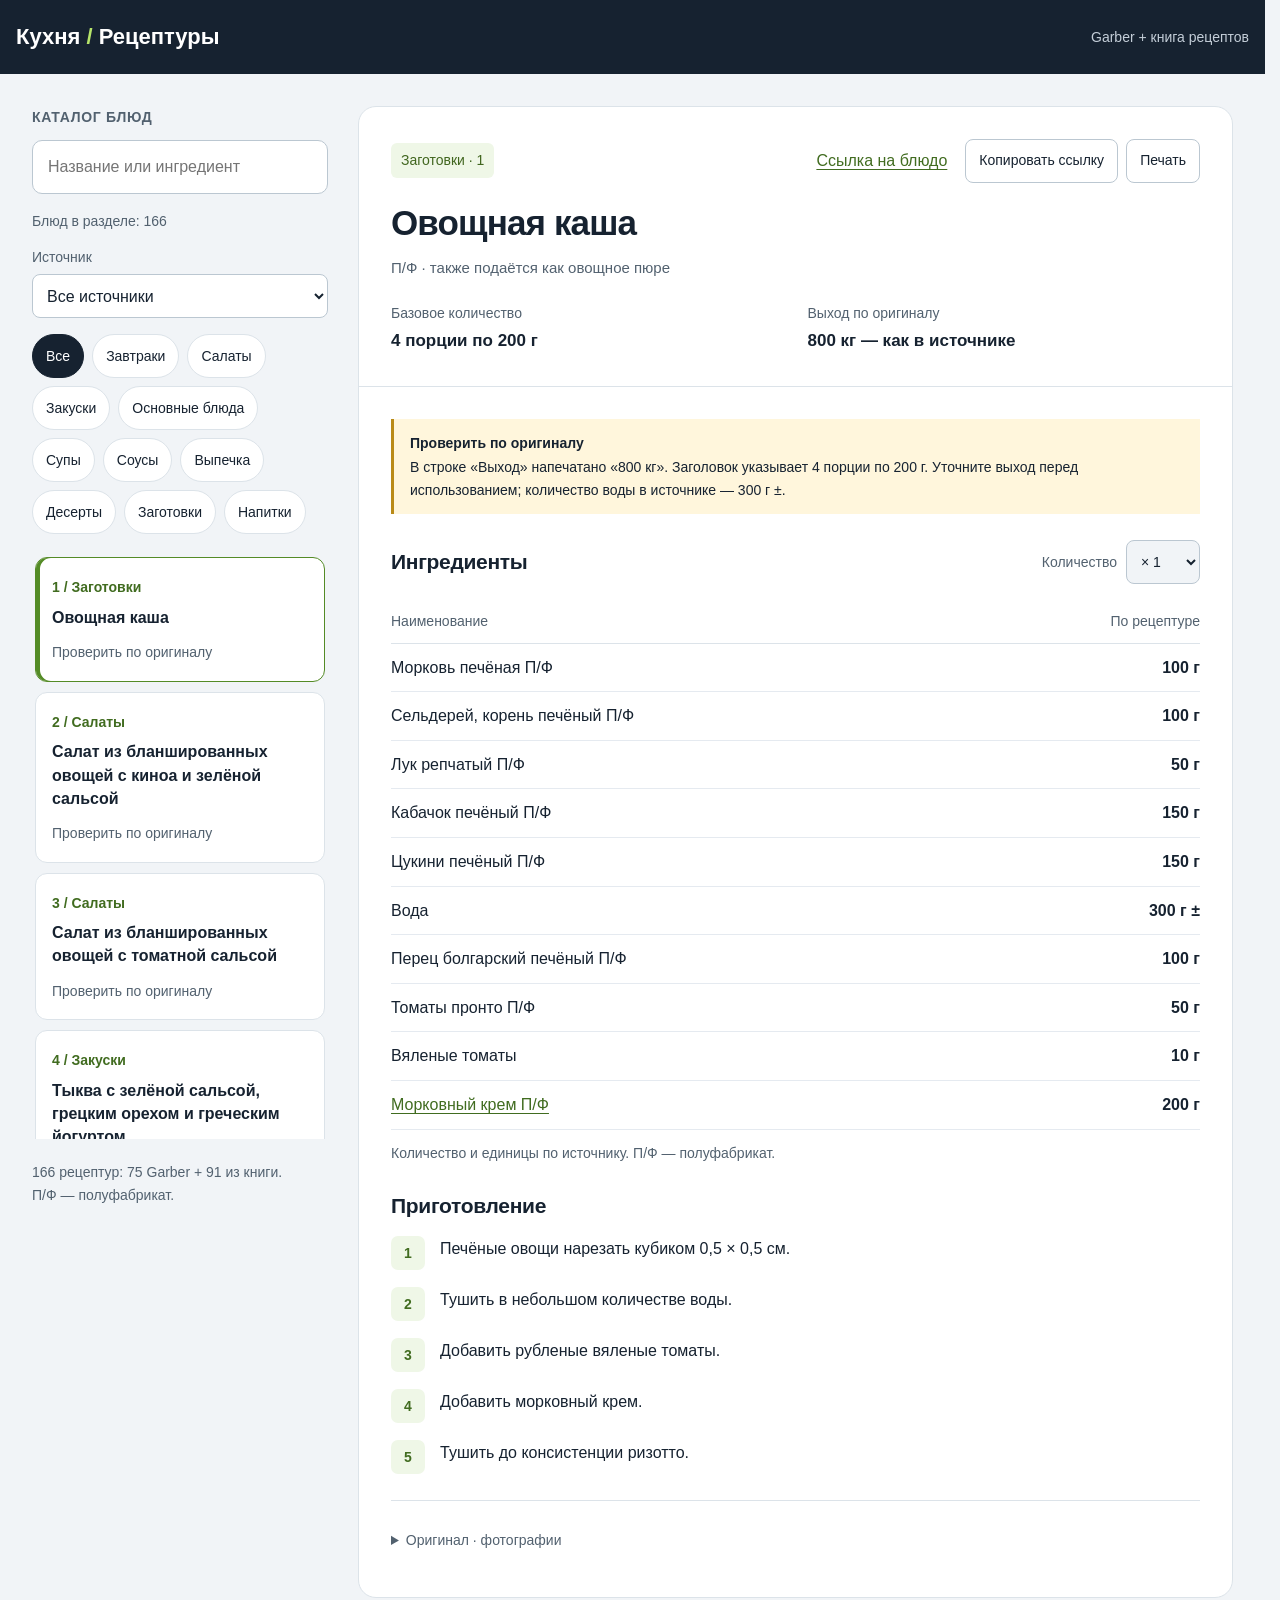
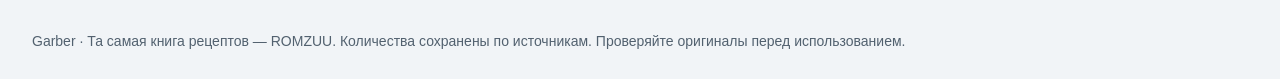
==== commit a0e2b4a3: "Link recipe ingredients to preparations and add shareable dish URLs" ====
--- a/index.html
+++ b/index.html
@@ -1,2 +1,2 @@
 <!doctype html>
-<html lang="ru"><head><meta charset="utf-8"><meta name="viewport" content="width=device-width,initial-scale=1"><title>Кухня · Рецептуры</title><meta name="description" content="Справочник рецептур: ингредиенты, граммовки и приготовление."><link rel="icon" href="data:image/svg+xml,%3Csvg xmlns='http://www.w3.org/2000/svg' viewBox='0 0 32 32'%3E%3Crect width='32' height='32' rx='8' fill='%23162230'/%3E%3Cpath d='M9 8h14v18H9z' fill='none' stroke='%23b6e56a' stroke-width='2'/%3E%3Cpath d='M12 13h8m-8 5h8' stroke='%23b6e56a' stroke-width='2'/%3E%3C/svg%3E"><link rel="stylesheet" href="styles.css?v=4"></head><body><header><div class="brand">Кухня<span> / </span>Рецептуры</div><div class="edition">Garber + книга рецептов</div></header><main><aside><div class="label">Каталог блюд</div><input id="search" type="search" placeholder="Название или ингредиент" aria-label="Поиск блюда"><p id="search-status" class="search-status" role="status">Загрузка поиска…</p><label class="source-label" for="source-filter">Источник</label><select id="source-filter"><option value="Все">Все источники</option><option value="garber">Меню Garber</option><option value="book">Та самая книга рецептов · ROMZUU</option></select><div class="filters" aria-label="Разделы"><button class="filter active" data-filter="Все" aria-pressed="true">Все</button><button class="filter " data-filter="Завтраки" aria-pressed="false">Завтраки</button><button class="filter " data-filter="Салаты" aria-pressed="false">Салаты</button><button class="filter " data-filter="Закуски" aria-pressed="false">Закуски</button><button class="filter " data-filter="Основные блюда" aria-pressed="false">Основные блюда</button><button class="filter " data-filter="Супы" aria-pressed="false">Супы</button><button class="filter " data-filter="Соусы" aria-pressed="false">Соусы</button><button class="filter " data-filter="Выпечка" aria-pressed="false">Выпечка</button><button class="filter " data-filter="Десерты" aria-pressed="false">Десерты</button><button class="filter " data-filter="Заготовки" aria-pressed="false">Заготовки</button><button class="filter " data-filter="Напитки" aria-pressed="false">Напитки</button></div><div class="mobile-picker"><label for="recipe-picker">Выбрать блюдо</label><select id="recipe-picker"><option value="vegetable" selected>Овощная каша</option><option value="quinoa" >Салат из бланшированных овощей с киноа и зелёной сальсой</option><option value="tomato" >Салат из бланшированных овощей с томатной сальсой</option><option value="pumpkin" >Тыква с зелёной сальсой, грецким орехом и греческим йогуртом</option><option value="chips" >Овощные чипсы с овощными кремами</option><option value="smoothie" >Смузи «Яблоко / банан / черника»</option><option value="garber-1" >Ризотто из чечевицы П/Ф</option><option value="garber-2" >Чечевица П/Ф</option><option value="garber-3" >Лосось / чечевичное ризотто / спаржа</option><option value="garber-5" >Смузи манго / черника / какао</option><option value="garber-6" >Суп овощной П/Ф Минестроне</option><option value="garber-7" >Суп-пюре тыквенный с имбирём</option><option value="garber-8" >Крем брокколи П/Ф</option><option value="garber-9" >Крем морковь / свёкла / сельдерей П/Ф</option><option value="garber-10" >Рулет из сибаса с кремом из брокколи</option><option value="garber-11" >Голубцы / кролик П/Ф</option><option value="garber-12" >Голубцы 1п</option><option value="garber-13" >Драник из цукини П/Ф</option><option value="garber-14" >Драник цукини / крем свёкла / паровой лосось</option><option value="garber-15" >Сальса томатная П/Ф</option><option value="garber-16" >Соус для цветной капусты П/Ф 1п</option><option value="garber-17" >Стейк из цветной капусты с овощным соусом</option><option value="garber-18" >Стейк из молодой белокочанной капусты с овощным демигласом</option><option value="garber-19" >Шакшука / томат / шпинат / паприка / оливковый тапенад</option><option value="garber-20" >Японский омлет на гратене из гречи с пармезаном</option><option value="garber-21" >Гратен гречневый П/Ф</option><option value="garber-22" >Сырники П/Ф</option><option value="garber-23" >Сырники / фруктовый салат</option><option value="garber-24" >Творожный пудинг П/Ф</option><option value="garber-25" >Творожный пудинг 1п</option><option value="garber-26" >Каша рисовая вязкая 1п</option><option value="garber-27" >Каша овсяная вязкая</option><option value="garber-28" >Пшено П/Ф</option><option value="garber-29" >Пшено / тыква / пармезан — каша вязкая</option><option value="garber-30" >Оладьи шпинат П/Ф</option><option value="garber-31" >Оладьи шпинат / лосось с/с / яйцо</option><option value="garber-32" >Творог — запеканка / пудинг / сырники П/Ф</option><option value="garber-33" >Мусс чёрная смородина П/Ф</option><option value="garber-34" >Тесто для сладких вафель</option><option value="garber-35" >Вафли 1п</option><option value="garber-36" >Крем-суп из топинамбура</option><option value="garber-37" >Котлеты из индейки</option><option value="garber-38" >Куриный шницель</option><option value="garber-39" >Московские плюшки</option><option value="garber-40" >Пряники с глазурью</option><option value="garber-41" >Овощной бульон П/Ф</option><option value="garber-42" >Песто П/Ф</option><option value="garber-43" >Малосольный огурец П/Ф</option><option value="garber-44" >Винегрет с артишоками</option><option value="garber-45" >Квашеная капуста с морковью и кумином</option><option value="garber-46" >Ферментированные овощи с фактурой</option><option value="garber-47" >Молодая спаржа с грейпфрутом</option><option value="garber-48" >Лапша цукини с песто</option><option value="garber-49" >Греча / вяленые томаты / морковный крем</option><option value="garber-50" >Винегрет из печёных овощей П/Ф</option><option value="garber-51" >Винегрет / лосось слабой соли</option><option value="garber-52" >Банановые оладьи П/Ф</option><option value="garber-53" >Льняная каша</option><option value="garber-54" >Кокосовые сырники</option><option value="garber-55" >Каша из зелёной гречки</option><option value="garber-56" >Нутовый омлет</option><option value="garber-57" >Зелёный смузи боул</option><option value="garber-58" >Блины из зелёной гречки П/Ф</option><option value="garber-59" >Паштет из подсолнечных семечек</option><option value="garber-60" >Не рыбный паштет из семечек П/Ф</option><option value="garber-61" >Паста для тостов</option><option value="garber-62" >Seafood Dressing — заправка Chiva-Som</option><option value="garber-63" >Yam Woonsen Jay — салат со стеклянной лапшой и грибами</option><option value="garber-64" >Yam Woonsen Seafood — салат со стеклянной лапшой и морепродуктами</option><option value="garber-65" >Соус Som Tam</option><option value="garber-66" >Som Tam — салат из зелёной папайи</option><option value="garber-67" >Lentil Dhal — чечевица со шпинатом и бататом</option><option value="garber-68" >Vegetable Stock — овощной бульон Chiva-Som</option><option value="garber-69" >Каша ржаная с фиником и тыквенными семечками</option><option value="garber-70" >Маринованные огурцы</option><option value="book-009" >Рисовые оладьи</option><option value="book-010" >Домашняя гранола raw</option><option value="book-011" >Льняная каша</option><option value="book-012" >Каша из зелёной гречки</option><option value="book-013" >Гречневый смузи-боул</option><option value="book-014" >Нутовый омлет</option><option value="book-015" >Томлёная каша</option><option value="book-016" >Подсолнечная каша</option><option value="book-017" >Чиа пудинг</option><option value="book-018" >Зелёный смузи боул</option><option value="book-019" >Банановые оладьи</option><option value="book-020" >Кокосовые сырники</option><option value="book-021" >Кокосовые блины</option><option value="book-022" >Шпинатный смузи-боул</option><option value="book-023" >Бейгл</option><option value="book-024" >Кукурузный омлет</option><option value="book-025" >Подсолнечный паштет</option><option value="book-026" >Не рыбный паштет из семечек</option><option value="book-027" >Хумус из нута</option><option value="book-028" >Паштет из гречки</option><option value="book-029" >Паштет из маша</option><option value="book-030" >Тыквенный сыр к салату</option><option value="book-031" >Салат с нори и соусом из гречки</option><option value="book-032" >Зелёный салат с авокадо</option><option value="book-033" >Салат с машем</option><option value="book-034" >Анти паразитарный салат</option><option value="book-035" >Правильный огурцы помидоры салат</option><option value="book-036" >Тёплый салат с картошкой</option><option value="book-037" >Ферментированный салат</option><option value="book-038" >Салат с цветной капустой</option><option value="book-039" >Правильный винегрет</option><option value="book-040" >Селёдка под шубой</option><option value="book-041" >Зуевская щётка</option><option value="book-042" >Сезонный салат</option><option value="book-043" >Шаверма с овощным салатом</option><option value="book-044" >Стейк из капусты</option><option value="book-045" >Картофельные оладьи</option><option value="book-046" >Паста из кабачка</option><option value="book-047" >Тайская рисовая лапша</option><option value="book-048" >Лапша с овощами</option><option value="book-049" >Нутовое рагу</option><option value="book-050" >Капуста аль денте</option><option value="book-051" >Поха</option><option value="book-052" >Дал из чечевицы</option><option value="book-053" >Суси с чукой</option><option value="book-054" >Морковная котлетка</option><option value="book-055" >Овощной боул</option><option value="book-056" >Овощное рагу с рисом</option><option value="book-057" >Пророщенный маш с овощами</option><option value="book-058" >Рагу с брюссельской капустой</option><option value="book-059" >Паратха с луком</option><option value="book-060" >Пад-тай из капусты</option><option value="book-061" >Том-ям суп</option><option value="book-062" >Холодные щи</option><option value="book-063" >Грибной крем-суп</option><option value="book-064" >Овощной альденте суп</option><option value="book-065" >Детокс борщ</option><option value="book-066" >Свекольник на квасе</option><option value="book-067" >Чечевичный суп</option><option value="book-068" >Крем-суп из тыквы</option><option value="book-069" >Шийтаки суп</option><option value="book-070" >Соус из шпината</option><option value="book-071" >Соус из зелёной гречки</option><option value="book-072" >Соус из урбеча</option><option value="book-073" >Кокосовый чатни</option><option value="book-074" >Сыроедческая горчица</option><option value="book-075" >Соус карри</option><option value="book-076" >Чапати</option><option value="book-077" >Фруктовая тортилья</option><option value="book-078" >Пирог на песочном тесте</option><option value="book-079" >Овсяный пирог</option><option value="book-080" >Ягодный пирог из семечек</option><option value="book-081" >Открытый пирог</option><option value="book-082" >Овсяное печенья</option><option value="book-083" >Банановое мороженое</option><option value="book-084" >Кокосовый пломбир</option><option value="book-085" >Ягодный торт из семечек</option><option value="book-086" >Морковный торт</option><option value="book-087" >Фруктовый торт</option><option value="book-088" >Финиковый торт</option><option value="book-089" >Микс специй</option><option value="book-090" >Пророщенная зелёная гречка</option><option value="book-091" >Классическая гранола</option><option value="book-092" >Квашеные овощи</option><option value="book-093" >Овощной квас</option><option value="book-094" >Овощные хлебцы</option><option value="book-095" >Лосось из морковки</option><option value="book-096" >Кефир из кокосового молока</option><option value="book-097" >Кунжутное молоко</option><option value="book-098" >Вяленые томаты</option><option value="book-099" >Том-ям бульон</option></select><p id="picker-empty" hidden>Блюд не найдено. Попробуйте другой запрос.</p></div><nav id="list" aria-label="Выбор рецептуры"><button class="dish selected" data-id="vegetable" aria-current="true"><span class="number">1 / Заготовки</span><strong>Овощная каша</strong><small>Проверить по оригиналу</small></button><button class="dish " data-id="quinoa" aria-current="false"><span class="number">2 / Салаты</span><strong>Салат из бланшированных овощей с киноа и зелёной сальсой</strong><small>Проверить по оригиналу</small></button><button class="dish " data-id="tomato" aria-current="false"><span class="number">3 / Салаты</span><strong>Салат из бланшированных овощей с томатной сальсой</strong><small>Проверить по оригиналу</small></button><button class="dish " data-id="pumpkin" aria-current="false"><span class="number">4 / Закуски</span><strong>Тыква с зелёной сальсой, грецким орехом и греческим йогуртом</strong><small>Проверить по оригиналу</small></button><button class="dish " data-id="chips" aria-current="false"><span class="number">5 / Закуски</span><strong>Овощные чипсы с овощными кремами</strong><small>Garber</small></button><button class="dish " data-id="smoothie" aria-current="false"><span class="number">6 / Напитки</span><strong>Смузи «Яблоко / банан / черника»</strong><small>Проверить по оригиналу</small></button><button class="dish " data-id="garber-1" aria-current="false"><span class="number">7 / Заготовки</span><strong>Ризотто из чечевицы П/Ф</strong><small>Garber</small></button><button class="dish " data-id="garber-2" aria-current="false"><span class="number">8 / Заготовки</span><strong>Чечевица П/Ф</strong><small>Проверить по оригиналу</small></button><button class="dish " data-id="garber-3" aria-current="false"><span class="number">9 / Основные блюда</span><strong>Лосось / чечевичное ризотто / спаржа</strong><small>Проверить по оригиналу</small></button><button class="dish " data-id="garber-5" aria-current="false"><span class="number">10 / Напитки</span><strong>Смузи манго / черника / какао</strong><small>Проверить по оригиналу</small></button><button class="dish " data-id="garber-6" aria-current="false"><span class="number">11 / Супы</span><strong>Суп овощной П/Ф Минестроне</strong><small>Проверить по оригиналу</small></button><button class="dish " data-id="garber-7" aria-current="false"><span class="number">12 / Супы</span><strong>Суп-пюре тыквенный с имбирём</strong><small>Проверить по оригиналу</small></button><button class="dish " data-id="garber-8" aria-current="false"><span class="number">13 / Заготовки</span><strong>Крем брокколи П/Ф</strong><small>Проверить по оригиналу</small></button><button class="dish " data-id="garber-9" aria-current="false"><span class="number">14 / Заготовки</span><strong>Крем морковь / свёкла / сельдерей П/Ф</strong><small>Проверить по оригиналу</small></button><button class="dish " data-id="garber-10" aria-current="false"><span class="number">15 / Основные блюда</span><strong>Рулет из сибаса с кремом из брокколи</strong><small>Проверить по оригиналу</small></button><button class="dish " data-id="garber-11" aria-current="false"><span class="number">16 / Заготовки</span><strong>Голубцы / кролик П/Ф</strong><small>Garber</small></button><button class="dish " data-id="garber-12" aria-current="false"><span class="number">17 / Основные блюда</span><strong>Голубцы 1п</strong><small>Проверить по оригиналу</small></button><button class="dish " data-id="garber-13" aria-current="false"><span class="number">18 / Заготовки</span><strong>Драник из цукини П/Ф</strong><small>Garber</small></button><button class="dish " data-id="garber-14" aria-current="false"><span class="number">19 / Основные блюда</span><strong>Драник цукини / крем свёкла / паровой лосось</strong><small>Проверить по оригиналу</small></button><button class="dish " data-id="garber-15" aria-current="false"><span class="number">20 / Соусы</span><strong>Сальса томатная П/Ф</strong><small>Garber</small></button><button class="dish " data-id="garber-16" aria-current="false"><span class="number">21 / Соусы</span><strong>Соус для цветной капусты П/Ф 1п</strong><small>Проверить по оригиналу</small></button><button class="dish " data-id="garber-17" aria-current="false"><span class="number">22 / Основные блюда</span><strong>Стейк из цветной капусты с овощным соусом</strong><small>Garber</small></button><button class="dish " data-id="garber-18" aria-current="false"><span class="number">23 / Основные блюда</span><strong>Стейк из молодой белокочанной капусты с овощным демигласом</strong><small>Garber</small></button><button class="dish " data-id="garber-19" aria-current="false"><span class="number">24 / Завтраки</span><strong>Шакшука / томат / шпинат / паприка / оливковый тапенад</strong><small>Проверить по оригиналу</small></button><button class="dish " data-id="garber-20" aria-current="false"><span class="number">25 / Завтраки</span><strong>Японский омлет на гратене из гречи с пармезаном</strong><small>Проверить по оригиналу</small></button><button class="dish " data-id="garber-21" aria-current="false"><span class="number">26 / Заготовки</span><strong>Гратен гречневый П/Ф</strong><small>Garber</small></button><button class="dish " data-id="garber-22" aria-current="false"><span class="number">27 / Заготовки</span><strong>Сырники П/Ф</strong><small>Проверить по оригиналу</small></button><button class="dish " data-id="garber-23" aria-current="false"><span class="number">28 / Завтраки</span><strong>Сырники / фруктовый салат</strong><small>Garber</small></button><button class="dish " data-id="garber-24" aria-current="false"><span class="number">29 / Заготовки</span><strong>Творожный пудинг П/Ф</strong><small>Проверить по оригиналу</small></button><button class="dish " data-id="garber-25" aria-current="false"><span class="number">30 / Завтраки</span><strong>Творожный пудинг 1п</strong><small>Проверить по оригиналу</small></button><button class="dish " data-id="garber-26" aria-current="false"><span class="number">31 / Завтраки</span><strong>Каша рисовая вязкая 1п</strong><small>Проверить по оригиналу</small></button><button class="dish " data-id="garber-27" aria-current="false"><span class="number">32 / Завтраки</span><strong>Каша овсяная вязкая</strong><small>Garber</small></button><button class="dish " data-id="garber-28" aria-current="false"><span class="number">33 / Заготовки</span><strong>Пшено П/Ф</strong><small>Garber</small></button><button class="dish " data-id="garber-29" aria-current="false"><span class="number">34 / Завтраки</span><strong>Пшено / тыква / пармезан — каша вязкая</strong><small>Проверить по оригиналу</small></button><button class="dish " data-id="garber-30" aria-current="false"><span class="number">35 / Заготовки</span><strong>Оладьи шпинат П/Ф</strong><small>Проверить по оригиналу</small></button><button class="dish " data-id="garber-31" aria-current="false"><span class="number">36 / Завтраки</span><strong>Оладьи шпинат / лосось с/с / яйцо</strong><small>Проверить по оригиналу</small></button><button class="dish " data-id="garber-32" aria-current="false"><span class="number">37 / Заготовки</span><strong>Творог — запеканка / пудинг / сырники П/Ф</strong><small>Garber</small></button><button class="dish " data-id="garber-33" aria-current="false"><span class="number">38 / Заготовки</span><strong>Мусс чёрная смородина П/Ф</strong><small>Проверить по оригиналу</small></button><button class="dish " data-id="garber-34" aria-current="false"><span class="number">39 / Заготовки</span><strong>Тесто для сладких вафель</strong><small>Проверить по оригиналу</small></button><button class="dish " data-id="garber-35" aria-current="false"><span class="number">40 / Завтраки</span><strong>Вафли 1п</strong><small>Garber</small></button><button class="dish " data-id="garber-36" aria-current="false"><span class="number">41 / Супы</span><strong>Крем-суп из топинамбура</strong><small>Garber</small></button><button class="dish " data-id="garber-37" aria-current="false"><span class="number">42 / Основные блюда</span><strong>Котлеты из индейки</strong><small>Проверить по оригиналу</small></button><button class="dish " data-id="garber-38" aria-current="false"><span class="number">43 / Основные блюда</span><strong>Куриный шницель</strong><small>Garber</small></button><button class="dish " data-id="garber-39" aria-current="false"><span class="number">44 / Выпечка</span><strong>Московские плюшки</strong><small>Проверить по оригиналу</small></button><button class="dish " data-id="garber-40" aria-current="false"><span class="number">45 / Выпечка</span><strong>Пряники с глазурью</strong><small>Проверить по оригиналу</small></button><button class="dish " data-id="garber-41" aria-current="false"><span class="number">46 / Заготовки</span><strong>Овощной бульон П/Ф</strong><small>Garber</small></button><button class="dish " data-id="garber-42" aria-current="false"><span class="number">47 / Соусы</span><strong>Песто П/Ф</strong><small>Garber</small></button><button class="dish " data-id="garber-43" aria-current="false"><span class="number">48 / Заготовки</span><strong>Малосольный огурец П/Ф</strong><small>Проверить по оригиналу</small></button><button class="dish " data-id="garber-44" aria-current="false"><span class="number">49 / Салаты</span><strong>Винегрет с артишоками</strong><small>Проверить по оригиналу</small></button><button class="dish " data-id="garber-45" aria-current="false"><span class="number">50 / Заготовки</span><strong>Квашеная капуста с морковью и кумином</strong><small>Проверить по оригиналу</small></button><button class="dish " data-id="garber-46" aria-current="false"><span class="number">51 / Заготовки</span><strong>Ферментированные овощи с фактурой</strong><small>Проверить по оригиналу</small></button><button class="dish " data-id="garber-47" aria-current="false"><span class="number">52 / Салаты</span><strong>Молодая спаржа с грейпфрутом</strong><small>Проверить по оригиналу</small></button><button class="dish " data-id="garber-48" aria-current="false"><span class="number">53 / Основные блюда</span><strong>Лапша цукини с песто</strong><small>Проверить по оригиналу</small></button><button class="dish " data-id="garber-49" aria-current="false"><span class="number">54 / Основные блюда</span><strong>Греча / вяленые томаты / морковный крем</strong><small>Проверить по оригиналу</small></button><button class="dish " data-id="garber-50" aria-current="false"><span class="number">55 / Заготовки</span><strong>Винегрет из печёных овощей П/Ф</strong><small>Garber</small></button><button class="dish " data-id="garber-51" aria-current="false"><span class="number">56 / Салаты</span><strong>Винегрет / лосось слабой соли</strong><small>Проверить по оригиналу</small></button><button class="dish " data-id="garber-52" aria-current="false"><span class="number">57 / Заготовки</span><strong>Банановые оладьи П/Ф</strong><small>Проверить по оригиналу</small></button><button class="dish " data-id="garber-53" aria-current="false"><span class="number">58 / Завтраки</span><strong>Льняная каша</strong><small>Проверить по оригиналу</small></button><button class="dish " data-id="garber-54" aria-current="false"><span class="number">59 / Десерты</span><strong>Кокосовые сырники</strong><small>Проверить по оригиналу</small></button><button class="dish " data-id="garber-55" aria-current="false"><span class="number">60 / Завтраки</span><strong>Каша из зелёной гречки</strong><small>Проверить по оригиналу</small></button><button class="dish " data-id="garber-56" aria-current="false"><span class="number">61 / Завтраки</span><strong>Нутовый омлет</strong><small>Проверить по оригиналу</small></button><button class="dish " data-id="garber-57" aria-current="false"><span class="number">62 / Завтраки</span><strong>Зелёный смузи боул</strong><small>Проверить по оригиналу</small></button><button class="dish " data-id="garber-58" aria-current="false"><span class="number">63 / Заготовки</span><strong>Блины из зелёной гречки П/Ф</strong><small>Проверить по оригиналу</small></button><button class="dish " data-id="garber-59" aria-current="false"><span class="number">64 / Заготовки</span><strong>Паштет из подсолнечных семечек</strong><small>Проверить по оригиналу</small></button><button class="dish " data-id="garber-60" aria-current="false"><span class="number">65 / Заготовки</span><strong>Не рыбный паштет из семечек П/Ф</strong><small>Проверить по оригиналу</small></button><button class="dish " data-id="garber-61" aria-current="false"><span class="number">66 / Заготовки</span><strong>Паста для тостов</strong><small>Проверить по оригиналу</small></button><button class="dish " data-id="garber-62" aria-current="false"><span class="number">67 / Соусы</span><strong>Seafood Dressing — заправка Chiva-Som</strong><small>Проверить по оригиналу</small></button><button class="dish " data-id="garber-63" aria-current="false"><span class="number">68 / Салаты</span><strong>Yam Woonsen Jay — салат со стеклянной лапшой и грибами</strong><small>Проверить по оригиналу</small></button><button class="dish " data-id="garber-64" aria-current="false"><span class="number">69 / Салаты</span><strong>Yam Woonsen Seafood — салат со стеклянной лапшой и морепродуктами</strong><small>Проверить по оригиналу</small></button><button class="dish " data-id="garber-65" aria-current="false"><span class="number">70 / Соусы</span><strong>Соус Som Tam</strong><small>Проверить по оригиналу</small></button><button class="dish " data-id="garber-66" aria-current="false"><span class="number">71 / Салаты</span><strong>Som Tam — салат из зелёной папайи</strong><small>Проверить по оригиналу</small></button><button class="dish " data-id="garber-67" aria-current="false"><span class="number">72 / Основные блюда</span><strong>Lentil Dhal — чечевица со шпинатом и бататом</strong><small>Проверить по оригиналу</small></button><button class="dish " data-id="garber-68" aria-current="false"><span class="number">73 / Заготовки</span><strong>Vegetable Stock — овощной бульон Chiva-Som</strong><small>Проверить по оригиналу</small></button><button class="dish " data-id="garber-69" aria-current="false"><span class="number">74 / Завтраки</span><strong>Каша ржаная с фиником и тыквенными семечками</strong><small>Проверить по оригиналу</small></button><button class="dish " data-id="garber-70" aria-current="false"><span class="number">75 / Заготовки</span><strong>Маринованные огурцы</strong><small>Проверить по оригиналу</small></button><button class="dish " data-id="book-009" aria-current="false"><span class="number">76 / Завтраки</span><strong>Рисовые оладьи</strong><small>Книга · стр. 9</small></button><button class="dish " data-id="book-010" aria-current="false"><span class="number">77 / Завтраки</span><strong>Домашняя гранола raw</strong><small>Книга · стр. 10</small></button><button class="dish " data-id="book-011" aria-current="false"><span class="number">78 / Завтраки</span><strong>Льняная каша</strong><small>Книга · стр. 11</small></button><button class="dish " data-id="book-012" aria-current="false"><span class="number">79 / Завтраки</span><strong>Каша из зелёной гречки</strong><small>Книга · стр. 12</small></button><button class="dish " data-id="book-013" aria-current="false"><span class="number">80 / Завтраки</span><strong>Гречневый смузи-боул</strong><small>Книга · стр. 13</small></button><button class="dish " data-id="book-014" aria-current="false"><span class="number">81 / Завтраки</span><strong>Нутовый омлет</strong><small>Книга · стр. 14</small></button><button class="dish " data-id="book-015" aria-current="false"><span class="number">82 / Завтраки</span><strong>Томлёная каша</strong><small>Книга · стр. 15</small></button><button class="dish " data-id="book-016" aria-current="false"><span class="number">83 / Завтраки</span><strong>Подсолнечная каша</strong><small>Книга · стр. 16</small></button><button class="dish " data-id="book-017" aria-current="false"><span class="number">84 / Завтраки</span><strong>Чиа пудинг</strong><small>Книга · стр. 17</small></button><button class="dish " data-id="book-018" aria-current="false"><span class="number">85 / Завтраки</span><strong>Зелёный смузи боул</strong><small>Книга · стр. 18</small></button><button class="dish " data-id="book-019" aria-current="false"><span class="number">86 / Завтраки</span><strong>Банановые оладьи</strong><small>Книга · стр. 19</small></button><button class="dish " data-id="book-020" aria-current="false"><span class="number">87 / Завтраки</span><strong>Кокосовые сырники</strong><small>Книга · стр. 20</small></button><button class="dish " data-id="book-021" aria-current="false"><span class="number">88 / Завтраки</span><strong>Кокосовые блины</strong><small>Книга · стр. 21</small></button><button class="dish " data-id="book-022" aria-current="false"><span class="number">89 / Завтраки</span><strong>Шпинатный смузи-боул</strong><small>Книга · стр. 22</small></button><button class="dish " data-id="book-023" aria-current="false"><span class="number">90 / Завтраки</span><strong>Бейгл</strong><small>Книга · стр. 23</small></button><button class="dish " data-id="book-024" aria-current="false"><span class="number">91 / Завтраки</span><strong>Кукурузный омлет</strong><small>Книга · стр. 24</small></button><button class="dish " data-id="book-025" aria-current="false"><span class="number">92 / Закуски</span><strong>Подсолнечный паштет</strong><small>Книга · стр. 25</small></button><button class="dish " data-id="book-026" aria-current="false"><span class="number">93 / Закуски</span><strong>Не рыбный паштет из семечек</strong><small>Книга · стр. 26</small></button><button class="dish " data-id="book-027" aria-current="false"><span class="number">94 / Закуски</span><strong>Хумус из нута</strong><small>Книга · стр. 27</small></button><button class="dish " data-id="book-028" aria-current="false"><span class="number">95 / Закуски</span><strong>Паштет из гречки</strong><small>Книга · стр. 28</small></button><button class="dish " data-id="book-029" aria-current="false"><span class="number">96 / Закуски</span><strong>Паштет из маша</strong><small>Книга · стр. 29</small></button><button class="dish " data-id="book-030" aria-current="false"><span class="number">97 / Закуски</span><strong>Тыквенный сыр к салату</strong><small>Книга · стр. 30</small></button><button class="dish " data-id="book-031" aria-current="false"><span class="number">98 / Салаты</span><strong>Салат с нори и соусом из гречки</strong><small>Книга · стр. 31</small></button><button class="dish " data-id="book-032" aria-current="false"><span class="number">99 / Салаты</span><strong>Зелёный салат с авокадо</strong><small>Книга · стр. 32</small></button><button class="dish " data-id="book-033" aria-current="false"><span class="number">100 / Салаты</span><strong>Салат с машем</strong><small>Книга · стр. 33</small></button><button class="dish " data-id="book-034" aria-current="false"><span class="number">101 / Салаты</span><strong>Анти паразитарный салат</strong><small>Книга · стр. 34</small></button><button class="dish " data-id="book-035" aria-current="false"><span class="number">102 / Салаты</span><strong>Правильный огурцы помидоры салат</strong><small>Книга · стр. 35</small></button><button class="dish " data-id="book-036" aria-current="false"><span class="number">103 / Салаты</span><strong>Тёплый салат с картошкой</strong><small>Книга · стр. 36</small></button><button class="dish " data-id="book-037" aria-current="false"><span class="number">104 / Салаты</span><strong>Ферментированный салат</strong><small>Книга · стр. 37</small></button><button class="dish " data-id="book-038" aria-current="false"><span class="number">105 / Салаты</span><strong>Салат с цветной капустой</strong><small>Книга · стр. 38</small></button><button class="dish " data-id="book-039" aria-current="false"><span class="number">106 / Салаты</span><strong>Правильный винегрет</strong><small>Книга · стр. 39</small></button><button class="dish " data-id="book-040" aria-current="false"><span class="number">107 / Салаты</span><strong>Селёдка под шубой</strong><small>Книга · стр. 40</small></button><button class="dish " data-id="book-041" aria-current="false"><span class="number">108 / Салаты</span><strong>Зуевская щётка</strong><small>Книга · стр. 41</small></button><button class="dish " data-id="book-042" aria-current="false"><span class="number">109 / Салаты</span><strong>Сезонный салат</strong><small>Книга · стр. 42</small></button><button class="dish " data-id="book-043" aria-current="false"><span class="number">110 / Основные блюда</span><strong>Шаверма с овощным салатом</strong><small>Книга · стр. 43</small></button><button class="dish " data-id="book-044" aria-current="false"><span class="number">111 / Основные блюда</span><strong>Стейк из капусты</strong><small>Книга · стр. 44</small></button><button class="dish " data-id="book-045" aria-current="false"><span class="number">112 / Основные блюда</span><strong>Картофельные оладьи</strong><small>Книга · стр. 45</small></button><button class="dish " data-id="book-046" aria-current="false"><span class="number">113 / Основные блюда</span><strong>Паста из кабачка</strong><small>Книга · стр. 46</small></button><button class="dish " data-id="book-047" aria-current="false"><span class="number">114 / Основные блюда</span><strong>Тайская рисовая лапша</strong><small>Книга · стр. 47</small></button><button class="dish " data-id="book-048" aria-current="false"><span class="number">115 / Основные блюда</span><strong>Лапша с овощами</strong><small>Книга · стр. 48</small></button><button class="dish " data-id="book-049" aria-current="false"><span class="number">116 / Основные блюда</span><strong>Нутовое рагу</strong><small>Книга · стр. 49</small></button><button class="dish " data-id="book-050" aria-current="false"><span class="number">117 / Основные блюда</span><strong>Капуста аль денте</strong><small>Книга · стр. 50</small></button><button class="dish " data-id="book-051" aria-current="false"><span class="number">118 / Основные блюда</span><strong>Поха</strong><small>Книга · стр. 51</small></button><button class="dish " data-id="book-052" aria-current="false"><span class="number">119 / Основные блюда</span><strong>Дал из чечевицы</strong><small>Книга · стр. 52</small></button><button class="dish " data-id="book-053" aria-current="false"><span class="number">120 / Основные блюда</span><strong>Суси с чукой</strong><small>Книга · стр. 53</small></button><button class="dish " data-id="book-054" aria-current="false"><span class="number">121 / Основные блюда</span><strong>Морковная котлетка</strong><small>Книга · стр. 54</small></button><button class="dish " data-id="book-055" aria-current="false"><span class="number">122 / Основные блюда</span><strong>Овощной боул</strong><small>Книга · стр. 55</small></button><button class="dish " data-id="book-056" aria-current="false"><span class="number">123 / Основные блюда</span><strong>Овощное рагу с рисом</strong><small>Книга · стр. 56</small></button><button class="dish " data-id="book-057" aria-current="false"><span class="number">124 / Основные блюда</span><strong>Пророщенный маш с овощами</strong><small>Книга · стр. 57</small></button><button class="dish " data-id="book-058" aria-current="false"><span class="number">125 / Основные блюда</span><strong>Рагу с брюссельской капустой</strong><small>Книга · стр. 58</small></button><button class="dish " data-id="book-059" aria-current="false"><span class="number">126 / Основные блюда</span><strong>Паратха с луком</strong><small>Книга · стр. 59</small></button><button class="dish " data-id="book-060" aria-current="false"><span class="number">127 / Основные блюда</span><strong>Пад-тай из капусты</strong><small>Книга · стр. 60</small></button><button class="dish " data-id="book-061" aria-current="false"><span class="number">128 / Супы</span><strong>Том-ям суп</strong><small>Книга · стр. 61</small></button><button class="dish " data-id="book-062" aria-current="false"><span class="number">129 / Супы</span><strong>Холодные щи</strong><small>Книга · стр. 62</small></button><button class="dish " data-id="book-063" aria-current="false"><span class="number">130 / Супы</span><strong>Грибной крем-суп</strong><small>Книга · стр. 63</small></button><button class="dish " data-id="book-064" aria-current="false"><span class="number">131 / Супы</span><strong>Овощной альденте суп</strong><small>Книга · стр. 64</small></button><button class="dish " data-id="book-065" aria-current="false"><span class="number">132 / Супы</span><strong>Детокс борщ</strong><small>Книга · стр. 65</small></button><button class="dish " data-id="book-066" aria-current="false"><span class="number">133 / Супы</span><strong>Свекольник на квасе</strong><small>Книга · стр. 66</small></button><button class="dish " data-id="book-067" aria-current="false"><span class="number">134 / Супы</span><strong>Чечевичный суп</strong><small>Книга · стр. 67</small></button><button class="dish " data-id="book-068" aria-current="false"><span class="number">135 / Супы</span><strong>Крем-суп из тыквы</strong><small>Книга · стр. 68</small></button><button class="dish " data-id="book-069" aria-current="false"><span class="number">136 / Супы</span><strong>Шийтаки суп</strong><small>Книга · стр. 69</small></button><button class="dish " data-id="book-070" aria-current="false"><span class="number">137 / Соусы</span><strong>Соус из шпината</strong><small>Книга · стр. 70</small></button><button class="dish " data-id="book-071" aria-current="false"><span class="number">138 / Соусы</span><strong>Соус из зелёной гречки</strong><small>Книга · стр. 71</small></button><button class="dish " data-id="book-072" aria-current="false"><span class="number">139 / Соусы</span><strong>Соус из урбеча</strong><small>Книга · стр. 72</small></button><button class="dish " data-id="book-073" aria-current="false"><span class="number">140 / Соусы</span><strong>Кокосовый чатни</strong><small>Книга · стр. 73</small></button><button class="dish " data-id="book-074" aria-current="false"><span class="number">141 / Соусы</span><strong>Сыроедческая горчица</strong><small>Книга · стр. 74</small></button><button class="dish " data-id="book-075" aria-current="false"><span class="number">142 / Соусы</span><strong>Соус карри</strong><small>Книга · стр. 75</small></button><button class="dish " data-id="book-076" aria-current="false"><span class="number">143 / Выпечка</span><strong>Чапати</strong><small>Книга · стр. 76</small></button><button class="dish " data-id="book-077" aria-current="false"><span class="number">144 / Выпечка</span><strong>Фруктовая тортилья</strong><small>Книга · стр. 77</small></button><button class="dish " data-id="book-078" aria-current="false"><span class="number">145 / Выпечка</span><strong>Пирог на песочном тесте</strong><small>Книга · стр. 78</small></button><button class="dish " data-id="book-079" aria-current="false"><span class="number">146 / Выпечка</span><strong>Овсяный пирог</strong><small>Книга · стр. 79</small></button><button class="dish " data-id="book-080" aria-current="false"><span class="number">147 / Выпечка</span><strong>Ягодный пирог из семечек</strong><small>Книга · стр. 80</small></button><button class="dish " data-id="book-081" aria-current="false"><span class="number">148 / Выпечка</span><strong>Открытый пирог</strong><small>Книга · стр. 81</small></button><button class="dish " data-id="book-082" aria-current="false"><span class="number">149 / Выпечка</span><strong>Овсяное печенья</strong><small>Книга · стр. 82</small></button><button class="dish " data-id="book-083" aria-current="false"><span class="number">150 / Десерты</span><strong>Банановое мороженое</strong><small>Книга · стр. 83</small></button><button class="dish " data-id="book-084" aria-current="false"><span class="number">151 / Десерты</span><strong>Кокосовый пломбир</strong><small>Книга · стр. 84</small></button><button class="dish " data-id="book-085" aria-current="false"><span class="number">152 / Десерты</span><strong>Ягодный торт из семечек</strong><small>Проверить по оригиналу</small></button><button class="dish " data-id="book-086" aria-current="false"><span class="number">153 / Десерты</span><strong>Морковный торт</strong><small>Книга · стр. 86</small></button><button class="dish " data-id="book-087" aria-current="false"><span class="number">154 / Десерты</span><strong>Фруктовый торт</strong><small>Книга · стр. 88</small></button><button class="dish " data-id="book-088" aria-current="false"><span class="number">155 / Десерты</span><strong>Финиковый торт</strong><small>Книга · стр. 89</small></button><button class="dish " data-id="book-089" aria-current="false"><span class="number">156 / Заготовки</span><strong>Микс специй</strong><small>Книга · стр. 90</small></button><button class="dish " data-id="book-090" aria-current="false"><span class="number">157 / Заготовки</span><strong>Пророщенная зелёная гречка</strong><small>Книга · стр. 91</small></button><button class="dish " data-id="book-091" aria-current="false"><span class="number">158 / Заготовки</span><strong>Классическая гранола</strong><small>Книга · стр. 92</small></button><button class="dish " data-id="book-092" aria-current="false"><span class="number">159 / Заготовки</span><strong>Квашеные овощи</strong><small>Книга · стр. 93</small></button><button class="dish " data-id="book-093" aria-current="false"><span class="number">160 / Заготовки</span><strong>Овощной квас</strong><small>Книга · стр. 94</small></button><button class="dish " data-id="book-094" aria-current="false"><span class="number">161 / Заготовки</span><strong>Овощные хлебцы</strong><small>Проверить по оригиналу</small></button><button class="dish " data-id="book-095" aria-current="false"><span class="number">162 / Заготовки</span><strong>Лосось из морковки</strong><small>Книга · стр. 96</small></button><button class="dish " data-id="book-096" aria-current="false"><span class="number">163 / Заготовки</span><strong>Кефир из кокосового молока</strong><small>Книга · стр. 97</small></button><button class="dish " data-id="book-097" aria-current="false"><span class="number">164 / Заготовки</span><strong>Кунжутное молоко</strong><small>Книга · стр. 98</small></button><button class="dish " data-id="book-098" aria-current="false"><span class="number">165 / Заготовки</span><strong>Вяленые томаты</strong><small>Книга · стр. 99</small></button><button class="dish " data-id="book-099" aria-current="false"><span class="number">166 / Заготовки</span><strong>Том-ям бульон</strong><small>Проверить по оригиналу</small></button></nav><p class="aside-note">166 рецептур: 75 Garber + 91 из книги.<br>П/Ф — полуфабрикат.</p></aside><article class="sheet" id="card" aria-live="polite"><div class="sheet-head"><div class="topline"><span class="tag">Заготовки · 1</span><button class="print" id="print">Печать</button></div><h1>Овощная каша</h1><p class="sub">П/Ф · также подаётся как овощное пюре</p><div class="meta"><div>Базовое количество<b>4 порции по 200 г</b></div><div>Выход по оригиналу<b>800 кг — как в источнике</b></div></div></div><div class="sheet-body"><div class="notice"><b>Проверить по оригиналу</b>В строке «Выход» напечатано «800 кг». Заголовок указывает 4 порции по 200 г. Уточните выход перед использованием; количество воды в источнике — 300 г ±.</div><div class="section-head"><h2>Ингредиенты</h2><label class="scale">Количество <select id="factor" aria-label="Множитель рецептуры"><option value="0.5" >× 0,5</option><option value="1" selected>× 1</option><option value="2" >× 2</option><option value="3" >× 3</option><option value="4" >× 4</option><option value="5" >× 5</option><option value="10" >× 10</option></select></label></div><table><thead><tr><th scope="col">Наименование</th><th scope="col" id="quantity-heading">По рецептуре</th></tr></thead><tbody><tr><td>Морковь печёная П/Ф</td><td class="ingredient-quantity">100 г</td></tr><tr><td>Сельдерей, корень печёный П/Ф</td><td class="ingredient-quantity">100 г</td></tr><tr><td>Лук репчатый П/Ф</td><td class="ingredient-quantity">50 г</td></tr><tr><td>Кабачок печёный П/Ф</td><td class="ingredient-quantity">150 г</td></tr><tr><td>Цукини печёный П/Ф</td><td class="ingredient-quantity">150 г</td></tr><tr><td>Вода</td><td class="ingredient-quantity">300 г ±</td></tr><tr><td>Перец болгарский печёный П/Ф</td><td class="ingredient-quantity">100 г</td></tr><tr><td>Томаты пронто П/Ф</td><td class="ingredient-quantity">50 г</td></tr><tr><td>Вяленые томаты</td><td class="ingredient-quantity">10 г</td></tr><tr><td>Морковный крем П/Ф</td><td class="ingredient-quantity">200 г</td></tr></tbody></table><p class="hint" id="quantity-hint">Количество и единицы по источнику. П/Ф — полуфабрикат.</p><h2>Приготовление</h2><ol class="steps"><li><div>Печёные овощи нарезать кубиком 0,5 × 0,5 см.</div></li><li><div>Тушить в небольшом количестве воды.</div></li><li><div>Добавить рубленые вяленые томаты.</div></li><li><div>Добавить морковный крем.</div></li><li><div>Тушить до консистенции ризотто.</div></li></ol><details class="source"><summary>Оригинал · фотографии</summary><div class="source-content"><p>Фотография 1 · IMG_2639</p><a href="sources/garber/IMG_2639.jpg" target="_blank" rel="noopener">Открыть исходную фотографию</a><img src="sources/garber/IMG_2639.jpg" alt="IMG_2639: Овощная каша" loading="lazy"></div></details></div></article></main><footer>Garber · Та самая книга рецептов — ROMZUU. Количества сохранены по источникам. Проверяйте оригиналы перед использованием.</footer><script src="data/recipes.js?v=3" defer></script><script src="app.js?v=4" defer></script></body></html>
+<html lang="ru"><head><meta charset="utf-8"><meta name="viewport" content="width=device-width,initial-scale=1"><title>Кухня · Рецептуры</title><meta name="description" content="Справочник рецептур: ингредиенты, граммовки и приготовление."><link rel="icon" href="data:image/svg+xml,%3Csvg xmlns='http://www.w3.org/2000/svg' viewBox='0 0 32 32'%3E%3Crect width='32' height='32' rx='8' fill='%23162230'/%3E%3Cpath d='M9 8h14v18H9z' fill='none' stroke='%23b6e56a' stroke-width='2'/%3E%3Cpath d='M12 13h8m-8 5h8' stroke='%23b6e56a' stroke-width='2'/%3E%3C/svg%3E"><link rel="stylesheet" href="styles.css?v=5"></head><body><header><div class="brand">Кухня<span> / </span>Рецептуры</div><div class="edition">Garber + книга рецептов</div></header><main><aside><div class="label">Каталог блюд</div><input id="search" type="search" placeholder="Название или ингредиент" aria-label="Поиск блюда"><p id="search-status" class="search-status" role="status">Загрузка поиска…</p><label class="source-label" for="source-filter">Источник</label><select id="source-filter"><option value="Все">Все источники</option><option value="garber">Меню Garber</option><option value="book">Та самая книга рецептов · ROMZUU</option></select><div class="filters" aria-label="Разделы"><button class="filter active" data-filter="Все" aria-pressed="true">Все</button><button class="filter " data-filter="Завтраки" aria-pressed="false">Завтраки</button><button class="filter " data-filter="Салаты" aria-pressed="false">Салаты</button><button class="filter " data-filter="Закуски" aria-pressed="false">Закуски</button><button class="filter " data-filter="Основные блюда" aria-pressed="false">Основные блюда</button><button class="filter " data-filter="Супы" aria-pressed="false">Супы</button><button class="filter " data-filter="Соусы" aria-pressed="false">Соусы</button><button class="filter " data-filter="Выпечка" aria-pressed="false">Выпечка</button><button class="filter " data-filter="Десерты" aria-pressed="false">Десерты</button><button class="filter " data-filter="Заготовки" aria-pressed="false">Заготовки</button><button class="filter " data-filter="Напитки" aria-pressed="false">Напитки</button></div><div class="mobile-picker"><label for="recipe-picker">Выбрать блюдо</label><select id="recipe-picker"><option value="vegetable" selected>Овощная каша</option><option value="quinoa" >Салат из бланшированных овощей с киноа и зелёной сальсой</option><option value="tomato" >Салат из бланшированных овощей с томатной сальсой</option><option value="pumpkin" >Тыква с зелёной сальсой, грецким орехом и греческим йогуртом</option><option value="chips" >Овощные чипсы с овощными кремами</option><option value="smoothie" >Смузи «Яблоко / банан / черника»</option><option value="garber-1" >Ризотто из чечевицы П/Ф</option><option value="garber-2" >Чечевица П/Ф</option><option value="garber-3" >Лосось / чечевичное ризотто / спаржа</option><option value="garber-5" >Смузи манго / черника / какао</option><option value="garber-6" >Суп овощной П/Ф Минестроне</option><option value="garber-7" >Суп-пюре тыквенный с имбирём</option><option value="garber-8" >Крем брокколи П/Ф</option><option value="garber-9" >Крем морковь / свёкла / сельдерей П/Ф</option><option value="garber-10" >Рулет из сибаса с кремом из брокколи</option><option value="garber-11" >Голубцы / кролик П/Ф</option><option value="garber-12" >Голубцы 1п</option><option value="garber-13" >Драник из цукини П/Ф</option><option value="garber-14" >Драник цукини / крем свёкла / паровой лосось</option><option value="garber-15" >Сальса томатная П/Ф</option><option value="garber-16" >Соус для цветной капусты П/Ф 1п</option><option value="garber-17" >Стейк из цветной капусты с овощным соусом</option><option value="garber-18" >Стейк из молодой белокочанной капусты с овощным демигласом</option><option value="garber-19" >Шакшука / томат / шпинат / паприка / оливковый тапенад</option><option value="garber-20" >Японский омлет на гратене из гречи с пармезаном</option><option value="garber-21" >Гратен гречневый П/Ф</option><option value="garber-22" >Сырники П/Ф</option><option value="garber-23" >Сырники / фруктовый салат</option><option value="garber-24" >Творожный пудинг П/Ф</option><option value="garber-25" >Творожный пудинг 1п</option><option value="garber-26" >Каша рисовая вязкая 1п</option><option value="garber-27" >Каша овсяная вязкая</option><option value="garber-28" >Пшено П/Ф</option><option value="garber-29" >Пшено / тыква / пармезан — каша вязкая</option><option value="garber-30" >Оладьи шпинат П/Ф</option><option value="garber-31" >Оладьи шпинат / лосось с/с / яйцо</option><option value="garber-32" >Творог — запеканка / пудинг / сырники П/Ф</option><option value="garber-33" >Мусс чёрная смородина П/Ф</option><option value="garber-34" >Тесто для сладких вафель</option><option value="garber-35" >Вафли 1п</option><option value="garber-36" >Крем-суп из топинамбура</option><option value="garber-37" >Котлеты из индейки</option><option value="garber-38" >Куриный шницель</option><option value="garber-39" >Московские плюшки</option><option value="garber-40" >Пряники с глазурью</option><option value="garber-41" >Овощной бульон П/Ф</option><option value="garber-42" >Песто П/Ф</option><option value="garber-43" >Малосольный огурец П/Ф</option><option value="garber-44" >Винегрет с артишоками</option><option value="garber-45" >Квашеная капуста с морковью и кумином</option><option value="garber-46" >Ферментированные овощи с фактурой</option><option value="garber-47" >Молодая спаржа с грейпфрутом</option><option value="garber-48" >Лапша цукини с песто</option><option value="garber-49" >Греча / вяленые томаты / морковный крем</option><option value="garber-50" >Винегрет из печёных овощей П/Ф</option><option value="garber-51" >Винегрет / лосось слабой соли</option><option value="garber-52" >Банановые оладьи П/Ф</option><option value="garber-53" >Льняная каша</option><option value="garber-54" >Кокосовые сырники</option><option value="garber-55" >Каша из зелёной гречки</option><option value="garber-56" >Нутовый омлет</option><option value="garber-57" >Зелёный смузи боул</option><option value="garber-58" >Блины из зелёной гречки П/Ф</option><option value="garber-59" >Паштет из подсолнечных семечек</option><option value="garber-60" >Не рыбный паштет из семечек П/Ф</option><option value="garber-61" >Паста для тостов</option><option value="garber-62" >Seafood Dressing — заправка Chiva-Som</option><option value="garber-63" >Yam Woonsen Jay — салат со стеклянной лапшой и грибами</option><option value="garber-64" >Yam Woonsen Seafood — салат со стеклянной лапшой и морепродуктами</option><option value="garber-65" >Соус Som Tam</option><option value="garber-66" >Som Tam — салат из зелёной папайи</option><option value="garber-67" >Lentil Dhal — чечевица со шпинатом и бататом</option><option value="garber-68" >Vegetable Stock — овощной бульон Chiva-Som</option><option value="garber-69" >Каша ржаная с фиником и тыквенными семечками</option><option value="garber-70" >Маринованные огурцы</option><option value="book-009" >Рисовые оладьи</option><option value="book-010" >Домашняя гранола raw</option><option value="book-011" >Льняная каша</option><option value="book-012" >Каша из зелёной гречки</option><option value="book-013" >Гречневый смузи-боул</option><option value="book-014" >Нутовый омлет</option><option value="book-015" >Томлёная каша</option><option value="book-016" >Подсолнечная каша</option><option value="book-017" >Чиа пудинг</option><option value="book-018" >Зелёный смузи боул</option><option value="book-019" >Банановые оладьи</option><option value="book-020" >Кокосовые сырники</option><option value="book-021" >Кокосовые блины</option><option value="book-022" >Шпинатный смузи-боул</option><option value="book-023" >Бейгл</option><option value="book-024" >Кукурузный омлет</option><option value="book-025" >Подсолнечный паштет</option><option value="book-026" >Не рыбный паштет из семечек</option><option value="book-027" >Хумус из нута</option><option value="book-028" >Паштет из гречки</option><option value="book-029" >Паштет из маша</option><option value="book-030" >Тыквенный сыр к салату</option><option value="book-031" >Салат с нори и соусом из гречки</option><option value="book-032" >Зелёный салат с авокадо</option><option value="book-033" >Салат с машем</option><option value="book-034" >Анти паразитарный салат</option><option value="book-035" >Правильный огурцы помидоры салат</option><option value="book-036" >Тёплый салат с картошкой</option><option value="book-037" >Ферментированный салат</option><option value="book-038" >Салат с цветной капустой</option><option value="book-039" >Правильный винегрет</option><option value="book-040" >Селёдка под шубой</option><option value="book-041" >Зуевская щётка</option><option value="book-042" >Сезонный салат</option><option value="book-043" >Шаверма с овощным салатом</option><option value="book-044" >Стейк из капусты</option><option value="book-045" >Картофельные оладьи</option><option value="book-046" >Паста из кабачка</option><option value="book-047" >Тайская рисовая лапша</option><option value="book-048" >Лапша с овощами</option><option value="book-049" >Нутовое рагу</option><option value="book-050" >Капуста аль денте</option><option value="book-051" >Поха</option><option value="book-052" >Дал из чечевицы</option><option value="book-053" >Суси с чукой</option><option value="book-054" >Морковная котлетка</option><option value="book-055" >Овощной боул</option><option value="book-056" >Овощное рагу с рисом</option><option value="book-057" >Пророщенный маш с овощами</option><option value="book-058" >Рагу с брюссельской капустой</option><option value="book-059" >Паратха с луком</option><option value="book-060" >Пад-тай из капусты</option><option value="book-061" >Том-ям суп</option><option value="book-062" >Холодные щи</option><option value="book-063" >Грибной крем-суп</option><option value="book-064" >Овощной альденте суп</option><option value="book-065" >Детокс борщ</option><option value="book-066" >Свекольник на квасе</option><option value="book-067" >Чечевичный суп</option><option value="book-068" >Крем-суп из тыквы</option><option value="book-069" >Шийтаки суп</option><option value="book-070" >Соус из шпината</option><option value="book-071" >Соус из зелёной гречки</option><option value="book-072" >Соус из урбеча</option><option value="book-073" >Кокосовый чатни</option><option value="book-074" >Сыроедческая горчица</option><option value="book-075" >Соус карри</option><option value="book-076" >Чапати</option><option value="book-077" >Фруктовая тортилья</option><option value="book-078" >Пирог на песочном тесте</option><option value="book-079" >Овсяный пирог</option><option value="book-080" >Ягодный пирог из семечек</option><option value="book-081" >Открытый пирог</option><option value="book-082" >Овсяное печенья</option><option value="book-083" >Банановое мороженое</option><option value="book-084" >Кокосовый пломбир</option><option value="book-085" >Ягодный торт из семечек</option><option value="book-086" >Морковный торт</option><option value="book-087" >Фруктовый торт</option><option value="book-088" >Финиковый торт</option><option value="book-089" >Микс специй</option><option value="book-090" >Пророщенная зелёная гречка</option><option value="book-091" >Классическая гранола</option><option value="book-092" >Квашеные овощи</option><option value="book-093" >Овощной квас</option><option value="book-094" >Овощные хлебцы</option><option value="book-095" >Лосось из морковки</option><option value="book-096" >Кефир из кокосового молока</option><option value="book-097" >Кунжутное молоко</option><option value="book-098" >Вяленые томаты</option><option value="book-099" >Том-ям бульон</option></select><p id="picker-empty" hidden>Блюд не найдено. Попробуйте другой запрос.</p></div><nav id="list" aria-label="Выбор рецептуры"><button class="dish selected" data-id="vegetable" aria-current="true"><span class="number">1 / Заготовки</span><strong>Овощная каша</strong><small>Проверить по оригиналу</small></button><button class="dish " data-id="quinoa" aria-current="false"><span class="number">2 / Салаты</span><strong>Салат из бланшированных овощей с киноа и зелёной сальсой</strong><small>Проверить по оригиналу</small></button><button class="dish " data-id="tomato" aria-current="false"><span class="number">3 / Салаты</span><strong>Салат из бланшированных овощей с томатной сальсой</strong><small>Проверить по оригиналу</small></button><button class="dish " data-id="pumpkin" aria-current="false"><span class="number">4 / Закуски</span><strong>Тыква с зелёной сальсой, грецким орехом и греческим йогуртом</strong><small>Проверить по оригиналу</small></button><button class="dish " data-id="chips" aria-current="false"><span class="number">5 / Закуски</span><strong>Овощные чипсы с овощными кремами</strong><small>Garber</small></button><button class="dish " data-id="smoothie" aria-current="false"><span class="number">6 / Напитки</span><strong>Смузи «Яблоко / банан / черника»</strong><small>Проверить по оригиналу</small></button><button class="dish " data-id="garber-1" aria-current="false"><span class="number">7 / Заготовки</span><strong>Ризотто из чечевицы П/Ф</strong><small>Garber</small></button><button class="dish " data-id="garber-2" aria-current="false"><span class="number">8 / Заготовки</span><strong>Чечевица П/Ф</strong><small>Проверить по оригиналу</small></button><button class="dish " data-id="garber-3" aria-current="false"><span class="number">9 / Основные блюда</span><strong>Лосось / чечевичное ризотто / спаржа</strong><small>Проверить по оригиналу</small></button><button class="dish " data-id="garber-5" aria-current="false"><span class="number">10 / Напитки</span><strong>Смузи манго / черника / какао</strong><small>Проверить по оригиналу</small></button><button class="dish " data-id="garber-6" aria-current="false"><span class="number">11 / Супы</span><strong>Суп овощной П/Ф Минестроне</strong><small>Проверить по оригиналу</small></button><button class="dish " data-id="garber-7" aria-current="false"><span class="number">12 / Супы</span><strong>Суп-пюре тыквенный с имбирём</strong><small>Проверить по оригиналу</small></button><button class="dish " data-id="garber-8" aria-current="false"><span class="number">13 / Заготовки</span><strong>Крем брокколи П/Ф</strong><small>Проверить по оригиналу</small></button><button class="dish " data-id="garber-9" aria-current="false"><span class="number">14 / Заготовки</span><strong>Крем морковь / свёкла / сельдерей П/Ф</strong><small>Проверить по оригиналу</small></button><button class="dish " data-id="garber-10" aria-current="false"><span class="number">15 / Основные блюда</span><strong>Рулет из сибаса с кремом из брокколи</strong><small>Проверить по оригиналу</small></button><button class="dish " data-id="garber-11" aria-current="false"><span class="number">16 / Заготовки</span><strong>Голубцы / кролик П/Ф</strong><small>Garber</small></button><button class="dish " data-id="garber-12" aria-current="false"><span class="number">17 / Основные блюда</span><strong>Голубцы 1п</strong><small>Проверить по оригиналу</small></button><button class="dish " data-id="garber-13" aria-current="false"><span class="number">18 / Заготовки</span><strong>Драник из цукини П/Ф</strong><small>Garber</small></button><button class="dish " data-id="garber-14" aria-current="false"><span class="number">19 / Основные блюда</span><strong>Драник цукини / крем свёкла / паровой лосось</strong><small>Проверить по оригиналу</small></button><button class="dish " data-id="garber-15" aria-current="false"><span class="number">20 / Соусы</span><strong>Сальса томатная П/Ф</strong><small>Garber</small></button><button class="dish " data-id="garber-16" aria-current="false"><span class="number">21 / Соусы</span><strong>Соус для цветной капусты П/Ф 1п</strong><small>Проверить по оригиналу</small></button><button class="dish " data-id="garber-17" aria-current="false"><span class="number">22 / Основные блюда</span><strong>Стейк из цветной капусты с овощным соусом</strong><small>Garber</small></button><button class="dish " data-id="garber-18" aria-current="false"><span class="number">23 / Основные блюда</span><strong>Стейк из молодой белокочанной капусты с овощным демигласом</strong><small>Garber</small></button><button class="dish " data-id="garber-19" aria-current="false"><span class="number">24 / Завтраки</span><strong>Шакшука / томат / шпинат / паприка / оливковый тапенад</strong><small>Проверить по оригиналу</small></button><button class="dish " data-id="garber-20" aria-current="false"><span class="number">25 / Завтраки</span><strong>Японский омлет на гратене из гречи с пармезаном</strong><small>Проверить по оригиналу</small></button><button class="dish " data-id="garber-21" aria-current="false"><span class="number">26 / Заготовки</span><strong>Гратен гречневый П/Ф</strong><small>Garber</small></button><button class="dish " data-id="garber-22" aria-current="false"><span class="number">27 / Заготовки</span><strong>Сырники П/Ф</strong><small>Проверить по оригиналу</small></button><button class="dish " data-id="garber-23" aria-current="false"><span class="number">28 / Завтраки</span><strong>Сырники / фруктовый салат</strong><small>Garber</small></button><button class="dish " data-id="garber-24" aria-current="false"><span class="number">29 / Заготовки</span><strong>Творожный пудинг П/Ф</strong><small>Проверить по оригиналу</small></button><button class="dish " data-id="garber-25" aria-current="false"><span class="number">30 / Завтраки</span><strong>Творожный пудинг 1п</strong><small>Проверить по оригиналу</small></button><button class="dish " data-id="garber-26" aria-current="false"><span class="number">31 / Завтраки</span><strong>Каша рисовая вязкая 1п</strong><small>Проверить по оригиналу</small></button><button class="dish " data-id="garber-27" aria-current="false"><span class="number">32 / Завтраки</span><strong>Каша овсяная вязкая</strong><small>Garber</small></button><button class="dish " data-id="garber-28" aria-current="false"><span class="number">33 / Заготовки</span><strong>Пшено П/Ф</strong><small>Garber</small></button><button class="dish " data-id="garber-29" aria-current="false"><span class="number">34 / Завтраки</span><strong>Пшено / тыква / пармезан — каша вязкая</strong><small>Проверить по оригиналу</small></button><button class="dish " data-id="garber-30" aria-current="false"><span class="number">35 / Заготовки</span><strong>Оладьи шпинат П/Ф</strong><small>Проверить по оригиналу</small></button><button class="dish " data-id="garber-31" aria-current="false"><span class="number">36 / Завтраки</span><strong>Оладьи шпинат / лосось с/с / яйцо</strong><small>Проверить по оригиналу</small></button><button class="dish " data-id="garber-32" aria-current="false"><span class="number">37 / Заготовки</span><strong>Творог — запеканка / пудинг / сырники П/Ф</strong><small>Garber</small></button><button class="dish " data-id="garber-33" aria-current="false"><span class="number">38 / Заготовки</span><strong>Мусс чёрная смородина П/Ф</strong><small>Проверить по оригиналу</small></button><button class="dish " data-id="garber-34" aria-current="false"><span class="number">39 / Заготовки</span><strong>Тесто для сладких вафель</strong><small>Проверить по оригиналу</small></button><button class="dish " data-id="garber-35" aria-current="false"><span class="number">40 / Завтраки</span><strong>Вафли 1п</strong><small>Garber</small></button><button class="dish " data-id="garber-36" aria-current="false"><span class="number">41 / Супы</span><strong>Крем-суп из топинамбура</strong><small>Garber</small></button><button class="dish " data-id="garber-37" aria-current="false"><span class="number">42 / Основные блюда</span><strong>Котлеты из индейки</strong><small>Проверить по оригиналу</small></button><button class="dish " data-id="garber-38" aria-current="false"><span class="number">43 / Основные блюда</span><strong>Куриный шницель</strong><small>Garber</small></button><button class="dish " data-id="garber-39" aria-current="false"><span class="number">44 / Выпечка</span><strong>Московские плюшки</strong><small>Проверить по оригиналу</small></button><button class="dish " data-id="garber-40" aria-current="false"><span class="number">45 / Выпечка</span><strong>Пряники с глазурью</strong><small>Проверить по оригиналу</small></button><button class="dish " data-id="garber-41" aria-current="false"><span class="number">46 / Заготовки</span><strong>Овощной бульон П/Ф</strong><small>Garber</small></button><button class="dish " data-id="garber-42" aria-current="false"><span class="number">47 / Соусы</span><strong>Песто П/Ф</strong><small>Garber</small></button><button class="dish " data-id="garber-43" aria-current="false"><span class="number">48 / Заготовки</span><strong>Малосольный огурец П/Ф</strong><small>Проверить по оригиналу</small></button><button class="dish " data-id="garber-44" aria-current="false"><span class="number">49 / Салаты</span><strong>Винегрет с артишоками</strong><small>Проверить по оригиналу</small></button><button class="dish " data-id="garber-45" aria-current="false"><span class="number">50 / Заготовки</span><strong>Квашеная капуста с морковью и кумином</strong><small>Проверить по оригиналу</small></button><button class="dish " data-id="garber-46" aria-current="false"><span class="number">51 / Заготовки</span><strong>Ферментированные овощи с фактурой</strong><small>Проверить по оригиналу</small></button><button class="dish " data-id="garber-47" aria-current="false"><span class="number">52 / Салаты</span><strong>Молодая спаржа с грейпфрутом</strong><small>Проверить по оригиналу</small></button><button class="dish " data-id="garber-48" aria-current="false"><span class="number">53 / Основные блюда</span><strong>Лапша цукини с песто</strong><small>Проверить по оригиналу</small></button><button class="dish " data-id="garber-49" aria-current="false"><span class="number">54 / Основные блюда</span><strong>Греча / вяленые томаты / морковный крем</strong><small>Проверить по оригиналу</small></button><button class="dish " data-id="garber-50" aria-current="false"><span class="number">55 / Заготовки</span><strong>Винегрет из печёных овощей П/Ф</strong><small>Garber</small></button><button class="dish " data-id="garber-51" aria-current="false"><span class="number">56 / Салаты</span><strong>Винегрет / лосось слабой соли</strong><small>Проверить по оригиналу</small></button><button class="dish " data-id="garber-52" aria-current="false"><span class="number">57 / Заготовки</span><strong>Банановые оладьи П/Ф</strong><small>Проверить по оригиналу</small></button><button class="dish " data-id="garber-53" aria-current="false"><span class="number">58 / Завтраки</span><strong>Льняная каша</strong><small>Проверить по оригиналу</small></button><button class="dish " data-id="garber-54" aria-current="false"><span class="number">59 / Десерты</span><strong>Кокосовые сырники</strong><small>Проверить по оригиналу</small></button><button class="dish " data-id="garber-55" aria-current="false"><span class="number">60 / Завтраки</span><strong>Каша из зелёной гречки</strong><small>Проверить по оригиналу</small></button><button class="dish " data-id="garber-56" aria-current="false"><span class="number">61 / Завтраки</span><strong>Нутовый омлет</strong><small>Проверить по оригиналу</small></button><button class="dish " data-id="garber-57" aria-current="false"><span class="number">62 / Завтраки</span><strong>Зелёный смузи боул</strong><small>Проверить по оригиналу</small></button><button class="dish " data-id="garber-58" aria-current="false"><span class="number">63 / Заготовки</span><strong>Блины из зелёной гречки П/Ф</strong><small>Проверить по оригиналу</small></button><button class="dish " data-id="garber-59" aria-current="false"><span class="number">64 / Заготовки</span><strong>Паштет из подсолнечных семечек</strong><small>Проверить по оригиналу</small></button><button class="dish " data-id="garber-60" aria-current="false"><span class="number">65 / Заготовки</span><strong>Не рыбный паштет из семечек П/Ф</strong><small>Проверить по оригиналу</small></button><button class="dish " data-id="garber-61" aria-current="false"><span class="number">66 / Заготовки</span><strong>Паста для тостов</strong><small>Проверить по оригиналу</small></button><button class="dish " data-id="garber-62" aria-current="false"><span class="number">67 / Соусы</span><strong>Seafood Dressing — заправка Chiva-Som</strong><small>Проверить по оригиналу</small></button><button class="dish " data-id="garber-63" aria-current="false"><span class="number">68 / Салаты</span><strong>Yam Woonsen Jay — салат со стеклянной лапшой и грибами</strong><small>Проверить по оригиналу</small></button><button class="dish " data-id="garber-64" aria-current="false"><span class="number">69 / Салаты</span><strong>Yam Woonsen Seafood — салат со стеклянной лапшой и морепродуктами</strong><small>Проверить по оригиналу</small></button><button class="dish " data-id="garber-65" aria-current="false"><span class="number">70 / Соусы</span><strong>Соус Som Tam</strong><small>Проверить по оригиналу</small></button><button class="dish " data-id="garber-66" aria-current="false"><span class="number">71 / Салаты</span><strong>Som Tam — салат из зелёной папайи</strong><small>Проверить по оригиналу</small></button><button class="dish " data-id="garber-67" aria-current="false"><span class="number">72 / Основные блюда</span><strong>Lentil Dhal — чечевица со шпинатом и бататом</strong><small>Проверить по оригиналу</small></button><button class="dish " data-id="garber-68" aria-current="false"><span class="number">73 / Заготовки</span><strong>Vegetable Stock — овощной бульон Chiva-Som</strong><small>Проверить по оригиналу</small></button><button class="dish " data-id="garber-69" aria-current="false"><span class="number">74 / Завтраки</span><strong>Каша ржаная с фиником и тыквенными семечками</strong><small>Проверить по оригиналу</small></button><button class="dish " data-id="garber-70" aria-current="false"><span class="number">75 / Заготовки</span><strong>Маринованные огурцы</strong><small>Проверить по оригиналу</small></button><button class="dish " data-id="book-009" aria-current="false"><span class="number">76 / Завтраки</span><strong>Рисовые оладьи</strong><small>Книга · стр. 9</small></button><button class="dish " data-id="book-010" aria-current="false"><span class="number">77 / Завтраки</span><strong>Домашняя гранола raw</strong><small>Книга · стр. 10</small></button><button class="dish " data-id="book-011" aria-current="false"><span class="number">78 / Завтраки</span><strong>Льняная каша</strong><small>Книга · стр. 11</small></button><button class="dish " data-id="book-012" aria-current="false"><span class="number">79 / Завтраки</span><strong>Каша из зелёной гречки</strong><small>Книга · стр. 12</small></button><button class="dish " data-id="book-013" aria-current="false"><span class="number">80 / Завтраки</span><strong>Гречневый смузи-боул</strong><small>Книга · стр. 13</small></button><button class="dish " data-id="book-014" aria-current="false"><span class="number">81 / Завтраки</span><strong>Нутовый омлет</strong><small>Книга · стр. 14</small></button><button class="dish " data-id="book-015" aria-current="false"><span class="number">82 / Завтраки</span><strong>Томлёная каша</strong><small>Книга · стр. 15</small></button><button class="dish " data-id="book-016" aria-current="false"><span class="number">83 / Завтраки</span><strong>Подсолнечная каша</strong><small>Книга · стр. 16</small></button><button class="dish " data-id="book-017" aria-current="false"><span class="number">84 / Завтраки</span><strong>Чиа пудинг</strong><small>Книга · стр. 17</small></button><button class="dish " data-id="book-018" aria-current="false"><span class="number">85 / Завтраки</span><strong>Зелёный смузи боул</strong><small>Книга · стр. 18</small></button><button class="dish " data-id="book-019" aria-current="false"><span class="number">86 / Завтраки</span><strong>Банановые оладьи</strong><small>Книга · стр. 19</small></button><button class="dish " data-id="book-020" aria-current="false"><span class="number">87 / Завтраки</span><strong>Кокосовые сырники</strong><small>Книга · стр. 20</small></button><button class="dish " data-id="book-021" aria-current="false"><span class="number">88 / Завтраки</span><strong>Кокосовые блины</strong><small>Книга · стр. 21</small></button><button class="dish " data-id="book-022" aria-current="false"><span class="number">89 / Завтраки</span><strong>Шпинатный смузи-боул</strong><small>Книга · стр. 22</small></button><button class="dish " data-id="book-023" aria-current="false"><span class="number">90 / Завтраки</span><strong>Бейгл</strong><small>Книга · стр. 23</small></button><button class="dish " data-id="book-024" aria-current="false"><span class="number">91 / Завтраки</span><strong>Кукурузный омлет</strong><small>Книга · стр. 24</small></button><button class="dish " data-id="book-025" aria-current="false"><span class="number">92 / Закуски</span><strong>Подсолнечный паштет</strong><small>Книга · стр. 25</small></button><button class="dish " data-id="book-026" aria-current="false"><span class="number">93 / Закуски</span><strong>Не рыбный паштет из семечек</strong><small>Книга · стр. 26</small></button><button class="dish " data-id="book-027" aria-current="false"><span class="number">94 / Закуски</span><strong>Хумус из нута</strong><small>Книга · стр. 27</small></button><button class="dish " data-id="book-028" aria-current="false"><span class="number">95 / Закуски</span><strong>Паштет из гречки</strong><small>Книга · стр. 28</small></button><button class="dish " data-id="book-029" aria-current="false"><span class="number">96 / Закуски</span><strong>Паштет из маша</strong><small>Книга · стр. 29</small></button><button class="dish " data-id="book-030" aria-current="false"><span class="number">97 / Закуски</span><strong>Тыквенный сыр к салату</strong><small>Книга · стр. 30</small></button><button class="dish " data-id="book-031" aria-current="false"><span class="number">98 / Салаты</span><strong>Салат с нори и соусом из гречки</strong><small>Книга · стр. 31</small></button><button class="dish " data-id="book-032" aria-current="false"><span class="number">99 / Салаты</span><strong>Зелёный салат с авокадо</strong><small>Книга · стр. 32</small></button><button class="dish " data-id="book-033" aria-current="false"><span class="number">100 / Салаты</span><strong>Салат с машем</strong><small>Книга · стр. 33</small></button><button class="dish " data-id="book-034" aria-current="false"><span class="number">101 / Салаты</span><strong>Анти паразитарный салат</strong><small>Книга · стр. 34</small></button><button class="dish " data-id="book-035" aria-current="false"><span class="number">102 / Салаты</span><strong>Правильный огурцы помидоры салат</strong><small>Книга · стр. 35</small></button><button class="dish " data-id="book-036" aria-current="false"><span class="number">103 / Салаты</span><strong>Тёплый салат с картошкой</strong><small>Книга · стр. 36</small></button><button class="dish " data-id="book-037" aria-current="false"><span class="number">104 / Салаты</span><strong>Ферментированный салат</strong><small>Книга · стр. 37</small></button><button class="dish " data-id="book-038" aria-current="false"><span class="number">105 / Салаты</span><strong>Салат с цветной капустой</strong><small>Книга · стр. 38</small></button><button class="dish " data-id="book-039" aria-current="false"><span class="number">106 / Салаты</span><strong>Правильный винегрет</strong><small>Книга · стр. 39</small></button><button class="dish " data-id="book-040" aria-current="false"><span class="number">107 / Салаты</span><strong>Селёдка под шубой</strong><small>Книга · стр. 40</small></button><button class="dish " data-id="book-041" aria-current="false"><span class="number">108 / Салаты</span><strong>Зуевская щётка</strong><small>Книга · стр. 41</small></button><button class="dish " data-id="book-042" aria-current="false"><span class="number">109 / Салаты</span><strong>Сезонный салат</strong><small>Книга · стр. 42</small></button><button class="dish " data-id="book-043" aria-current="false"><span class="number">110 / Основные блюда</span><strong>Шаверма с овощным салатом</strong><small>Книга · стр. 43</small></button><button class="dish " data-id="book-044" aria-current="false"><span class="number">111 / Основные блюда</span><strong>Стейк из капусты</strong><small>Книга · стр. 44</small></button><button class="dish " data-id="book-045" aria-current="false"><span class="number">112 / Основные блюда</span><strong>Картофельные оладьи</strong><small>Книга · стр. 45</small></button><button class="dish " data-id="book-046" aria-current="false"><span class="number">113 / Основные блюда</span><strong>Паста из кабачка</strong><small>Книга · стр. 46</small></button><button class="dish " data-id="book-047" aria-current="false"><span class="number">114 / Основные блюда</span><strong>Тайская рисовая лапша</strong><small>Книга · стр. 47</small></button><button class="dish " data-id="book-048" aria-current="false"><span class="number">115 / Основные блюда</span><strong>Лапша с овощами</strong><small>Книга · стр. 48</small></button><button class="dish " data-id="book-049" aria-current="false"><span class="number">116 / Основные блюда</span><strong>Нутовое рагу</strong><small>Книга · стр. 49</small></button><button class="dish " data-id="book-050" aria-current="false"><span class="number">117 / Основные блюда</span><strong>Капуста аль денте</strong><small>Книга · стр. 50</small></button><button class="dish " data-id="book-051" aria-current="false"><span class="number">118 / Основные блюда</span><strong>Поха</strong><small>Книга · стр. 51</small></button><button class="dish " data-id="book-052" aria-current="false"><span class="number">119 / Основные блюда</span><strong>Дал из чечевицы</strong><small>Книга · стр. 52</small></button><button class="dish " data-id="book-053" aria-current="false"><span class="number">120 / Основные блюда</span><strong>Суси с чукой</strong><small>Книга · стр. 53</small></button><button class="dish " data-id="book-054" aria-current="false"><span class="number">121 / Основные блюда</span><strong>Морковная котлетка</strong><small>Книга · стр. 54</small></button><button class="dish " data-id="book-055" aria-current="false"><span class="number">122 / Основные блюда</span><strong>Овощной боул</strong><small>Книга · стр. 55</small></button><button class="dish " data-id="book-056" aria-current="false"><span class="number">123 / Основные блюда</span><strong>Овощное рагу с рисом</strong><small>Книга · стр. 56</small></button><button class="dish " data-id="book-057" aria-current="false"><span class="number">124 / Основные блюда</span><strong>Пророщенный маш с овощами</strong><small>Книга · стр. 57</small></button><button class="dish " data-id="book-058" aria-current="false"><span class="number">125 / Основные блюда</span><strong>Рагу с брюссельской капустой</strong><small>Книга · стр. 58</small></button><button class="dish " data-id="book-059" aria-current="false"><span class="number">126 / Основные блюда</span><strong>Паратха с луком</strong><small>Книга · стр. 59</small></button><button class="dish " data-id="book-060" aria-current="false"><span class="number">127 / Основные блюда</span><strong>Пад-тай из капусты</strong><small>Книга · стр. 60</small></button><button class="dish " data-id="book-061" aria-current="false"><span class="number">128 / Супы</span><strong>Том-ям суп</strong><small>Книга · стр. 61</small></button><button class="dish " data-id="book-062" aria-current="false"><span class="number">129 / Супы</span><strong>Холодные щи</strong><small>Книга · стр. 62</small></button><button class="dish " data-id="book-063" aria-current="false"><span class="number">130 / Супы</span><strong>Грибной крем-суп</strong><small>Книга · стр. 63</small></button><button class="dish " data-id="book-064" aria-current="false"><span class="number">131 / Супы</span><strong>Овощной альденте суп</strong><small>Книга · стр. 64</small></button><button class="dish " data-id="book-065" aria-current="false"><span class="number">132 / Супы</span><strong>Детокс борщ</strong><small>Книга · стр. 65</small></button><button class="dish " data-id="book-066" aria-current="false"><span class="number">133 / Супы</span><strong>Свекольник на квасе</strong><small>Книга · стр. 66</small></button><button class="dish " data-id="book-067" aria-current="false"><span class="number">134 / Супы</span><strong>Чечевичный суп</strong><small>Книга · стр. 67</small></button><button class="dish " data-id="book-068" aria-current="false"><span class="number">135 / Супы</span><strong>Крем-суп из тыквы</strong><small>Книга · стр. 68</small></button><button class="dish " data-id="book-069" aria-current="false"><span class="number">136 / Супы</span><strong>Шийтаки суп</strong><small>Книга · стр. 69</small></button><button class="dish " data-id="book-070" aria-current="false"><span class="number">137 / Соусы</span><strong>Соус из шпината</strong><small>Книга · стр. 70</small></button><button class="dish " data-id="book-071" aria-current="false"><span class="number">138 / Соусы</span><strong>Соус из зелёной гречки</strong><small>Книга · стр. 71</small></button><button class="dish " data-id="book-072" aria-current="false"><span class="number">139 / Соусы</span><strong>Соус из урбеча</strong><small>Книга · стр. 72</small></button><button class="dish " data-id="book-073" aria-current="false"><span class="number">140 / Соусы</span><strong>Кокосовый чатни</strong><small>Книга · стр. 73</small></button><button class="dish " data-id="book-074" aria-current="false"><span class="number">141 / Соусы</span><strong>Сыроедческая горчица</strong><small>Книга · стр. 74</small></button><button class="dish " data-id="book-075" aria-current="false"><span class="number">142 / Соусы</span><strong>Соус карри</strong><small>Книга · стр. 75</small></button><button class="dish " data-id="book-076" aria-current="false"><span class="number">143 / Выпечка</span><strong>Чапати</strong><small>Книга · стр. 76</small></button><button class="dish " data-id="book-077" aria-current="false"><span class="number">144 / Выпечка</span><strong>Фруктовая тортилья</strong><small>Книга · стр. 77</small></button><button class="dish " data-id="book-078" aria-current="false"><span class="number">145 / Выпечка</span><strong>Пирог на песочном тесте</strong><small>Книга · стр. 78</small></button><button class="dish " data-id="book-079" aria-current="false"><span class="number">146 / Выпечка</span><strong>Овсяный пирог</strong><small>Книга · стр. 79</small></button><button class="dish " data-id="book-080" aria-current="false"><span class="number">147 / Выпечка</span><strong>Ягодный пирог из семечек</strong><small>Книга · стр. 80</small></button><button class="dish " data-id="book-081" aria-current="false"><span class="number">148 / Выпечка</span><strong>Открытый пирог</strong><small>Книга · стр. 81</small></button><button class="dish " data-id="book-082" aria-current="false"><span class="number">149 / Выпечка</span><strong>Овсяное печенья</strong><small>Книга · стр. 82</small></button><button class="dish " data-id="book-083" aria-current="false"><span class="number">150 / Десерты</span><strong>Банановое мороженое</strong><small>Книга · стр. 83</small></button><button class="dish " data-id="book-084" aria-current="false"><span class="number">151 / Десерты</span><strong>Кокосовый пломбир</strong><small>Книга · стр. 84</small></button><button class="dish " data-id="book-085" aria-current="false"><span class="number">152 / Десерты</span><strong>Ягодный торт из семечек</strong><small>Проверить по оригиналу</small></button><button class="dish " data-id="book-086" aria-current="false"><span class="number">153 / Десерты</span><strong>Морковный торт</strong><small>Книга · стр. 86</small></button><button class="dish " data-id="book-087" aria-current="false"><span class="number">154 / Десерты</span><strong>Фруктовый торт</strong><small>Книга · стр. 88</small></button><button class="dish " data-id="book-088" aria-current="false"><span class="number">155 / Десерты</span><strong>Финиковый торт</strong><small>Книга · стр. 89</small></button><button class="dish " data-id="book-089" aria-current="false"><span class="number">156 / Заготовки</span><strong>Микс специй</strong><small>Книга · стр. 90</small></button><button class="dish " data-id="book-090" aria-current="false"><span class="number">157 / Заготовки</span><strong>Пророщенная зелёная гречка</strong><small>Книга · стр. 91</small></button><button class="dish " data-id="book-091" aria-current="false"><span class="number">158 / Заготовки</span><strong>Классическая гранола</strong><small>Книга · стр. 92</small></button><button class="dish " data-id="book-092" aria-current="false"><span class="number">159 / Заготовки</span><strong>Квашеные овощи</strong><small>Книга · стр. 93</small></button><button class="dish " data-id="book-093" aria-current="false"><span class="number">160 / Заготовки</span><strong>Овощной квас</strong><small>Книга · стр. 94</small></button><button class="dish " data-id="book-094" aria-current="false"><span class="number">161 / Заготовки</span><strong>Овощные хлебцы</strong><small>Проверить по оригиналу</small></button><button class="dish " data-id="book-095" aria-current="false"><span class="number">162 / Заготовки</span><strong>Лосось из морковки</strong><small>Книга · стр. 96</small></button><button class="dish " data-id="book-096" aria-current="false"><span class="number">163 / Заготовки</span><strong>Кефир из кокосового молока</strong><small>Книга · стр. 97</small></button><button class="dish " data-id="book-097" aria-current="false"><span class="number">164 / Заготовки</span><strong>Кунжутное молоко</strong><small>Книга · стр. 98</small></button><button class="dish " data-id="book-098" aria-current="false"><span class="number">165 / Заготовки</span><strong>Вяленые томаты</strong><small>Книга · стр. 99</small></button><button class="dish " data-id="book-099" aria-current="false"><span class="number">166 / Заготовки</span><strong>Том-ям бульон</strong><small>Проверить по оригиналу</small></button></nav><p class="aside-note">166 рецептур: 75 Garber + 91 из книги.<br>П/Ф — полуфабрикат.</p></aside><article class="sheet" id="card" aria-live="polite"><div class="sheet-head"><div class="topline"><span class="tag">Заготовки · 1</span><div class="card-actions"><a class="recipe-permalink" href="#recipe=vegetable">Ссылка на блюдо</a><button class="print" id="copy-link">Копировать ссылку</button><button class="print" id="print">Печать</button></div></div><p class="link-status" id="link-status" role="status"></p><h1 tabindex="-1">Овощная каша</h1><p class="sub">П/Ф · также подаётся как овощное пюре</p><div class="meta"><div>Базовое количество<b>4 порции по 200 г</b></div><div>Выход по оригиналу<b>800 кг — как в источнике</b></div></div></div><div class="sheet-body"><div class="notice"><b>Проверить по оригиналу</b>В строке «Выход» напечатано «800 кг». Заголовок указывает 4 порции по 200 г. Уточните выход перед использованием; количество воды в источнике — 300 г ±.</div><div class="section-head"><h2>Ингредиенты</h2><label class="scale">Количество <select id="factor" aria-label="Множитель рецептуры"><option value="0.5" >× 0,5</option><option value="1" selected>× 1</option><option value="2" >× 2</option><option value="3" >× 3</option><option value="4" >× 4</option><option value="5" >× 5</option><option value="10" >× 10</option></select></label></div><table><thead><tr><th scope="col">Наименование</th><th scope="col" id="quantity-heading">По рецептуре</th></tr></thead><tbody><tr><td>Морковь печёная П/Ф</td><td class="ingredient-quantity">100 г</td></tr><tr><td>Сельдерей, корень печёный П/Ф</td><td class="ingredient-quantity">100 г</td></tr><tr><td>Лук репчатый П/Ф</td><td class="ingredient-quantity">50 г</td></tr><tr><td>Кабачок печёный П/Ф</td><td class="ingredient-quantity">150 г</td></tr><tr><td>Цукини печёный П/Ф</td><td class="ingredient-quantity">150 г</td></tr><tr><td>Вода</td><td class="ingredient-quantity">300 г ±</td></tr><tr><td>Перец болгарский печёный П/Ф</td><td class="ingredient-quantity">100 г</td></tr><tr><td>Томаты пронто П/Ф</td><td class="ingredient-quantity">50 г</td></tr><tr><td>Вяленые томаты</td><td class="ingredient-quantity">10 г</td></tr><tr><td><a class="ingredient-link" href="#recipe=garber-9" data-recipe="garber-9" title="Открыть: Крем морковь / свёкла / сельдерей П/Ф">Морковный крем П/Ф</a></td><td class="ingredient-quantity">200 г</td></tr></tbody></table><p class="hint" id="quantity-hint">Количество и единицы по источнику. П/Ф — полуфабрикат.</p><h2>Приготовление</h2><ol class="steps"><li><div>Печёные овощи нарезать кубиком 0,5 × 0,5 см.</div></li><li><div>Тушить в небольшом количестве воды.</div></li><li><div>Добавить рубленые вяленые томаты.</div></li><li><div>Добавить морковный крем.</div></li><li><div>Тушить до консистенции ризотто.</div></li></ol><details class="source"><summary>Оригинал · фотографии</summary><div class="source-content"><p>Фотография 1 · IMG_2639</p><a href="sources/garber/IMG_2639.jpg" target="_blank" rel="noopener">Открыть исходную фотографию</a><img src="sources/garber/IMG_2639.jpg" alt="IMG_2639: Овощная каша" loading="lazy"></div></details></div></article></main><footer>Garber · Та самая книга рецептов — ROMZUU. Количества сохранены по источникам. Проверяйте оригиналы перед использованием.</footer><script src="data/recipes.js?v=5" defer></script><script src="app.js?v=5" defer></script></body></html>
--- a/styles.css
+++ b/styles.css
@@ -24,3 +24,11 @@
 @media(max-width:359px){.sheet-head,.sheet-body{padding:.875rem}.scale{width:100%;justify-content:space-between}.meta{grid-template-columns:minmax(0,1fr)}}
 @media(prefers-reduced-motion:reduce){*,*::before,*::after{animation:none!important;transition:none!important;scroll-behavior:auto!important}}
 @media print{main{padding:0}.sheet-head,.sheet-body{padding:.75rem 0}*{animation:none!important;transition:none!important}}
+
+.card-actions{display:flex;flex-wrap:wrap;gap:.5rem;max-width:100%;min-width:0}
+.recipe-permalink{display:inline-flex;align-items:center;min-height:44px;padding:.5rem .625rem;border-radius:.5rem;color:#416c20;text-underline-offset:.2em;overflow-wrap:anywhere}
+.ingredient-link{color:#416c20;text-decoration:underline;text-underline-offset:.2em;overflow-wrap:anywhere}
+.ingredient-link:hover{color:#254a09}.ingredient-variants{display:flex;flex-direction:column;gap:.5rem;margin-top:.5rem;font-size:.875rem}
+.link-status{font-size:.875rem;color:#416c20;margin:0}.link-status:empty{display:none}
+@media(max-width:479px){.card-actions{width:100%}.card-actions .print{flex:1 1 auto}}
+@media print{.card-actions,.link-status{display:none!important}.ingredient-link{color:inherit;text-decoration:none}}
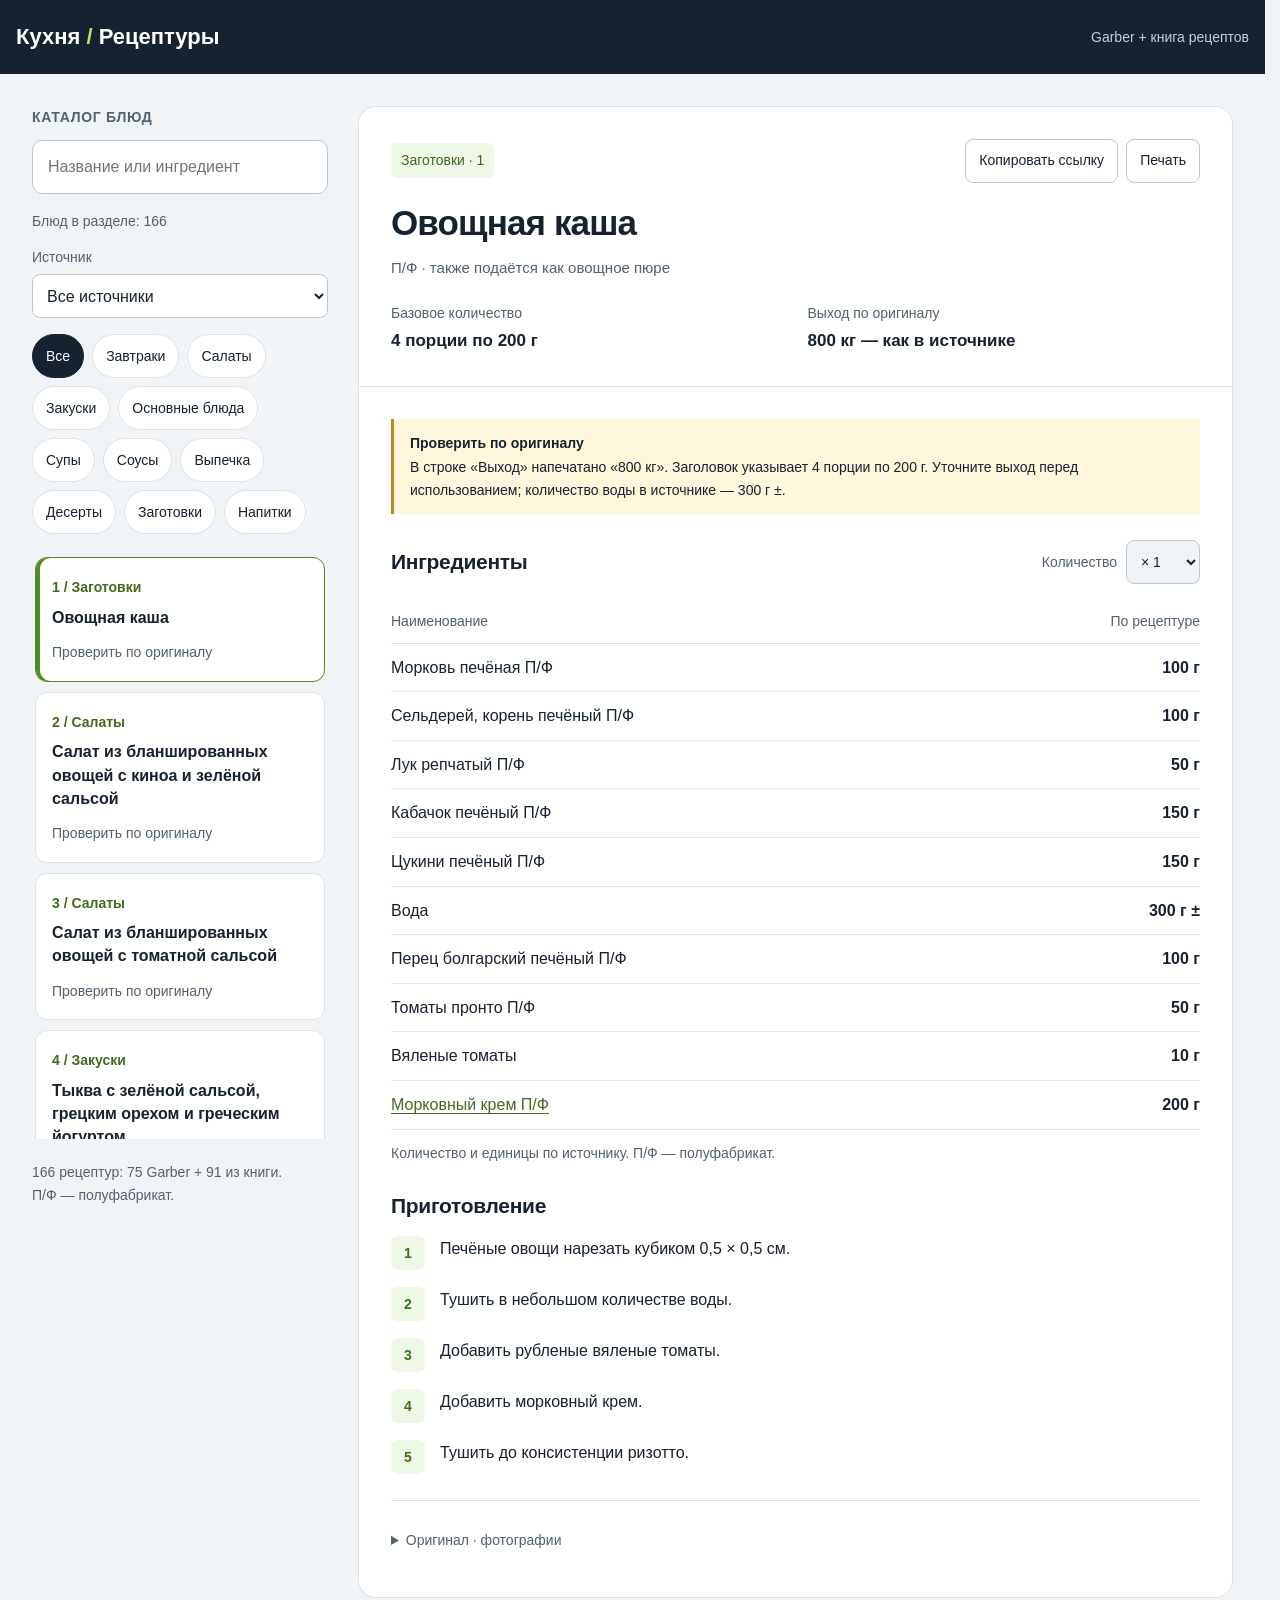
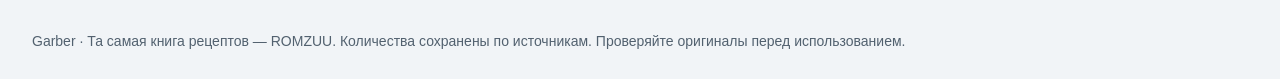
==== commit a7285745: "Remove duplicate dish permalink control" ====
--- a/index.html
+++ b/index.html
@@ -1,2 +1,2 @@
 <!doctype html>
-<html lang="ru"><head><meta charset="utf-8"><meta name="viewport" content="width=device-width,initial-scale=1"><title>Кухня · Рецептуры</title><meta name="description" content="Справочник рецептур: ингредиенты, граммовки и приготовление."><link rel="icon" href="data:image/svg+xml,%3Csvg xmlns='http://www.w3.org/2000/svg' viewBox='0 0 32 32'%3E%3Crect width='32' height='32' rx='8' fill='%23162230'/%3E%3Cpath d='M9 8h14v18H9z' fill='none' stroke='%23b6e56a' stroke-width='2'/%3E%3Cpath d='M12 13h8m-8 5h8' stroke='%23b6e56a' stroke-width='2'/%3E%3C/svg%3E"><link rel="stylesheet" href="styles.css?v=5"></head><body><header><div class="brand">Кухня<span> / </span>Рецептуры</div><div class="edition">Garber + книга рецептов</div></header><main><aside><div class="label">Каталог блюд</div><input id="search" type="search" placeholder="Название или ингредиент" aria-label="Поиск блюда"><p id="search-status" class="search-status" role="status">Загрузка поиска…</p><label class="source-label" for="source-filter">Источник</label><select id="source-filter"><option value="Все">Все источники</option><option value="garber">Меню Garber</option><option value="book">Та самая книга рецептов · ROMZUU</option></select><div class="filters" aria-label="Разделы"><button class="filter active" data-filter="Все" aria-pressed="true">Все</button><button class="filter " data-filter="Завтраки" aria-pressed="false">Завтраки</button><button class="filter " data-filter="Салаты" aria-pressed="false">Салаты</button><button class="filter " data-filter="Закуски" aria-pressed="false">Закуски</button><button class="filter " data-filter="Основные блюда" aria-pressed="false">Основные блюда</button><button class="filter " data-filter="Супы" aria-pressed="false">Супы</button><button class="filter " data-filter="Соусы" aria-pressed="false">Соусы</button><button class="filter " data-filter="Выпечка" aria-pressed="false">Выпечка</button><button class="filter " data-filter="Десерты" aria-pressed="false">Десерты</button><button class="filter " data-filter="Заготовки" aria-pressed="false">Заготовки</button><button class="filter " data-filter="Напитки" aria-pressed="false">Напитки</button></div><div class="mobile-picker"><label for="recipe-picker">Выбрать блюдо</label><select id="recipe-picker"><option value="vegetable" selected>Овощная каша</option><option value="quinoa" >Салат из бланшированных овощей с киноа и зелёной сальсой</option><option value="tomato" >Салат из бланшированных овощей с томатной сальсой</option><option value="pumpkin" >Тыква с зелёной сальсой, грецким орехом и греческим йогуртом</option><option value="chips" >Овощные чипсы с овощными кремами</option><option value="smoothie" >Смузи «Яблоко / банан / черника»</option><option value="garber-1" >Ризотто из чечевицы П/Ф</option><option value="garber-2" >Чечевица П/Ф</option><option value="garber-3" >Лосось / чечевичное ризотто / спаржа</option><option value="garber-5" >Смузи манго / черника / какао</option><option value="garber-6" >Суп овощной П/Ф Минестроне</option><option value="garber-7" >Суп-пюре тыквенный с имбирём</option><option value="garber-8" >Крем брокколи П/Ф</option><option value="garber-9" >Крем морковь / свёкла / сельдерей П/Ф</option><option value="garber-10" >Рулет из сибаса с кремом из брокколи</option><option value="garber-11" >Голубцы / кролик П/Ф</option><option value="garber-12" >Голубцы 1п</option><option value="garber-13" >Драник из цукини П/Ф</option><option value="garber-14" >Драник цукини / крем свёкла / паровой лосось</option><option value="garber-15" >Сальса томатная П/Ф</option><option value="garber-16" >Соус для цветной капусты П/Ф 1п</option><option value="garber-17" >Стейк из цветной капусты с овощным соусом</option><option value="garber-18" >Стейк из молодой белокочанной капусты с овощным демигласом</option><option value="garber-19" >Шакшука / томат / шпинат / паприка / оливковый тапенад</option><option value="garber-20" >Японский омлет на гратене из гречи с пармезаном</option><option value="garber-21" >Гратен гречневый П/Ф</option><option value="garber-22" >Сырники П/Ф</option><option value="garber-23" >Сырники / фруктовый салат</option><option value="garber-24" >Творожный пудинг П/Ф</option><option value="garber-25" >Творожный пудинг 1п</option><option value="garber-26" >Каша рисовая вязкая 1п</option><option value="garber-27" >Каша овсяная вязкая</option><option value="garber-28" >Пшено П/Ф</option><option value="garber-29" >Пшено / тыква / пармезан — каша вязкая</option><option value="garber-30" >Оладьи шпинат П/Ф</option><option value="garber-31" >Оладьи шпинат / лосось с/с / яйцо</option><option value="garber-32" >Творог — запеканка / пудинг / сырники П/Ф</option><option value="garber-33" >Мусс чёрная смородина П/Ф</option><option value="garber-34" >Тесто для сладких вафель</option><option value="garber-35" >Вафли 1п</option><option value="garber-36" >Крем-суп из топинамбура</option><option value="garber-37" >Котлеты из индейки</option><option value="garber-38" >Куриный шницель</option><option value="garber-39" >Московские плюшки</option><option value="garber-40" >Пряники с глазурью</option><option value="garber-41" >Овощной бульон П/Ф</option><option value="garber-42" >Песто П/Ф</option><option value="garber-43" >Малосольный огурец П/Ф</option><option value="garber-44" >Винегрет с артишоками</option><option value="garber-45" >Квашеная капуста с морковью и кумином</option><option value="garber-46" >Ферментированные овощи с фактурой</option><option value="garber-47" >Молодая спаржа с грейпфрутом</option><option value="garber-48" >Лапша цукини с песто</option><option value="garber-49" >Греча / вяленые томаты / морковный крем</option><option value="garber-50" >Винегрет из печёных овощей П/Ф</option><option value="garber-51" >Винегрет / лосось слабой соли</option><option value="garber-52" >Банановые оладьи П/Ф</option><option value="garber-53" >Льняная каша</option><option value="garber-54" >Кокосовые сырники</option><option value="garber-55" >Каша из зелёной гречки</option><option value="garber-56" >Нутовый омлет</option><option value="garber-57" >Зелёный смузи боул</option><option value="garber-58" >Блины из зелёной гречки П/Ф</option><option value="garber-59" >Паштет из подсолнечных семечек</option><option value="garber-60" >Не рыбный паштет из семечек П/Ф</option><option value="garber-61" >Паста для тостов</option><option value="garber-62" >Seafood Dressing — заправка Chiva-Som</option><option value="garber-63" >Yam Woonsen Jay — салат со стеклянной лапшой и грибами</option><option value="garber-64" >Yam Woonsen Seafood — салат со стеклянной лапшой и морепродуктами</option><option value="garber-65" >Соус Som Tam</option><option value="garber-66" >Som Tam — салат из зелёной папайи</option><option value="garber-67" >Lentil Dhal — чечевица со шпинатом и бататом</option><option value="garber-68" >Vegetable Stock — овощной бульон Chiva-Som</option><option value="garber-69" >Каша ржаная с фиником и тыквенными семечками</option><option value="garber-70" >Маринованные огурцы</option><option value="book-009" >Рисовые оладьи</option><option value="book-010" >Домашняя гранола raw</option><option value="book-011" >Льняная каша</option><option value="book-012" >Каша из зелёной гречки</option><option value="book-013" >Гречневый смузи-боул</option><option value="book-014" >Нутовый омлет</option><option value="book-015" >Томлёная каша</option><option value="book-016" >Подсолнечная каша</option><option value="book-017" >Чиа пудинг</option><option value="book-018" >Зелёный смузи боул</option><option value="book-019" >Банановые оладьи</option><option value="book-020" >Кокосовые сырники</option><option value="book-021" >Кокосовые блины</option><option value="book-022" >Шпинатный смузи-боул</option><option value="book-023" >Бейгл</option><option value="book-024" >Кукурузный омлет</option><option value="book-025" >Подсолнечный паштет</option><option value="book-026" >Не рыбный паштет из семечек</option><option value="book-027" >Хумус из нута</option><option value="book-028" >Паштет из гречки</option><option value="book-029" >Паштет из маша</option><option value="book-030" >Тыквенный сыр к салату</option><option value="book-031" >Салат с нори и соусом из гречки</option><option value="book-032" >Зелёный салат с авокадо</option><option value="book-033" >Салат с машем</option><option value="book-034" >Анти паразитарный салат</option><option value="book-035" >Правильный огурцы помидоры салат</option><option value="book-036" >Тёплый салат с картошкой</option><option value="book-037" >Ферментированный салат</option><option value="book-038" >Салат с цветной капустой</option><option value="book-039" >Правильный винегрет</option><option value="book-040" >Селёдка под шубой</option><option value="book-041" >Зуевская щётка</option><option value="book-042" >Сезонный салат</option><option value="book-043" >Шаверма с овощным салатом</option><option value="book-044" >Стейк из капусты</option><option value="book-045" >Картофельные оладьи</option><option value="book-046" >Паста из кабачка</option><option value="book-047" >Тайская рисовая лапша</option><option value="book-048" >Лапша с овощами</option><option value="book-049" >Нутовое рагу</option><option value="book-050" >Капуста аль денте</option><option value="book-051" >Поха</option><option value="book-052" >Дал из чечевицы</option><option value="book-053" >Суси с чукой</option><option value="book-054" >Морковная котлетка</option><option value="book-055" >Овощной боул</option><option value="book-056" >Овощное рагу с рисом</option><option value="book-057" >Пророщенный маш с овощами</option><option value="book-058" >Рагу с брюссельской капустой</option><option value="book-059" >Паратха с луком</option><option value="book-060" >Пад-тай из капусты</option><option value="book-061" >Том-ям суп</option><option value="book-062" >Холодные щи</option><option value="book-063" >Грибной крем-суп</option><option value="book-064" >Овощной альденте суп</option><option value="book-065" >Детокс борщ</option><option value="book-066" >Свекольник на квасе</option><option value="book-067" >Чечевичный суп</option><option value="book-068" >Крем-суп из тыквы</option><option value="book-069" >Шийтаки суп</option><option value="book-070" >Соус из шпината</option><option value="book-071" >Соус из зелёной гречки</option><option value="book-072" >Соус из урбеча</option><option value="book-073" >Кокосовый чатни</option><option value="book-074" >Сыроедческая горчица</option><option value="book-075" >Соус карри</option><option value="book-076" >Чапати</option><option value="book-077" >Фруктовая тортилья</option><option value="book-078" >Пирог на песочном тесте</option><option value="book-079" >Овсяный пирог</option><option value="book-080" >Ягодный пирог из семечек</option><option value="book-081" >Открытый пирог</option><option value="book-082" >Овсяное печенья</option><option value="book-083" >Банановое мороженое</option><option value="book-084" >Кокосовый пломбир</option><option value="book-085" >Ягодный торт из семечек</option><option value="book-086" >Морковный торт</option><option value="book-087" >Фруктовый торт</option><option value="book-088" >Финиковый торт</option><option value="book-089" >Микс специй</option><option value="book-090" >Пророщенная зелёная гречка</option><option value="book-091" >Классическая гранола</option><option value="book-092" >Квашеные овощи</option><option value="book-093" >Овощной квас</option><option value="book-094" >Овощные хлебцы</option><option value="book-095" >Лосось из морковки</option><option value="book-096" >Кефир из кокосового молока</option><option value="book-097" >Кунжутное молоко</option><option value="book-098" >Вяленые томаты</option><option value="book-099" >Том-ям бульон</option></select><p id="picker-empty" hidden>Блюд не найдено. Попробуйте другой запрос.</p></div><nav id="list" aria-label="Выбор рецептуры"><button class="dish selected" data-id="vegetable" aria-current="true"><span class="number">1 / Заготовки</span><strong>Овощная каша</strong><small>Проверить по оригиналу</small></button><button class="dish " data-id="quinoa" aria-current="false"><span class="number">2 / Салаты</span><strong>Салат из бланшированных овощей с киноа и зелёной сальсой</strong><small>Проверить по оригиналу</small></button><button class="dish " data-id="tomato" aria-current="false"><span class="number">3 / Салаты</span><strong>Салат из бланшированных овощей с томатной сальсой</strong><small>Проверить по оригиналу</small></button><button class="dish " data-id="pumpkin" aria-current="false"><span class="number">4 / Закуски</span><strong>Тыква с зелёной сальсой, грецким орехом и греческим йогуртом</strong><small>Проверить по оригиналу</small></button><button class="dish " data-id="chips" aria-current="false"><span class="number">5 / Закуски</span><strong>Овощные чипсы с овощными кремами</strong><small>Garber</small></button><button class="dish " data-id="smoothie" aria-current="false"><span class="number">6 / Напитки</span><strong>Смузи «Яблоко / банан / черника»</strong><small>Проверить по оригиналу</small></button><button class="dish " data-id="garber-1" aria-current="false"><span class="number">7 / Заготовки</span><strong>Ризотто из чечевицы П/Ф</strong><small>Garber</small></button><button class="dish " data-id="garber-2" aria-current="false"><span class="number">8 / Заготовки</span><strong>Чечевица П/Ф</strong><small>Проверить по оригиналу</small></button><button class="dish " data-id="garber-3" aria-current="false"><span class="number">9 / Основные блюда</span><strong>Лосось / чечевичное ризотто / спаржа</strong><small>Проверить по оригиналу</small></button><button class="dish " data-id="garber-5" aria-current="false"><span class="number">10 / Напитки</span><strong>Смузи манго / черника / какао</strong><small>Проверить по оригиналу</small></button><button class="dish " data-id="garber-6" aria-current="false"><span class="number">11 / Супы</span><strong>Суп овощной П/Ф Минестроне</strong><small>Проверить по оригиналу</small></button><button class="dish " data-id="garber-7" aria-current="false"><span class="number">12 / Супы</span><strong>Суп-пюре тыквенный с имбирём</strong><small>Проверить по оригиналу</small></button><button class="dish " data-id="garber-8" aria-current="false"><span class="number">13 / Заготовки</span><strong>Крем брокколи П/Ф</strong><small>Проверить по оригиналу</small></button><button class="dish " data-id="garber-9" aria-current="false"><span class="number">14 / Заготовки</span><strong>Крем морковь / свёкла / сельдерей П/Ф</strong><small>Проверить по оригиналу</small></button><button class="dish " data-id="garber-10" aria-current="false"><span class="number">15 / Основные блюда</span><strong>Рулет из сибаса с кремом из брокколи</strong><small>Проверить по оригиналу</small></button><button class="dish " data-id="garber-11" aria-current="false"><span class="number">16 / Заготовки</span><strong>Голубцы / кролик П/Ф</strong><small>Garber</small></button><button class="dish " data-id="garber-12" aria-current="false"><span class="number">17 / Основные блюда</span><strong>Голубцы 1п</strong><small>Проверить по оригиналу</small></button><button class="dish " data-id="garber-13" aria-current="false"><span class="number">18 / Заготовки</span><strong>Драник из цукини П/Ф</strong><small>Garber</small></button><button class="dish " data-id="garber-14" aria-current="false"><span class="number">19 / Основные блюда</span><strong>Драник цукини / крем свёкла / паровой лосось</strong><small>Проверить по оригиналу</small></button><button class="dish " data-id="garber-15" aria-current="false"><span class="number">20 / Соусы</span><strong>Сальса томатная П/Ф</strong><small>Garber</small></button><button class="dish " data-id="garber-16" aria-current="false"><span class="number">21 / Соусы</span><strong>Соус для цветной капусты П/Ф 1п</strong><small>Проверить по оригиналу</small></button><button class="dish " data-id="garber-17" aria-current="false"><span class="number">22 / Основные блюда</span><strong>Стейк из цветной капусты с овощным соусом</strong><small>Garber</small></button><button class="dish " data-id="garber-18" aria-current="false"><span class="number">23 / Основные блюда</span><strong>Стейк из молодой белокочанной капусты с овощным демигласом</strong><small>Garber</small></button><button class="dish " data-id="garber-19" aria-current="false"><span class="number">24 / Завтраки</span><strong>Шакшука / томат / шпинат / паприка / оливковый тапенад</strong><small>Проверить по оригиналу</small></button><button class="dish " data-id="garber-20" aria-current="false"><span class="number">25 / Завтраки</span><strong>Японский омлет на гратене из гречи с пармезаном</strong><small>Проверить по оригиналу</small></button><button class="dish " data-id="garber-21" aria-current="false"><span class="number">26 / Заготовки</span><strong>Гратен гречневый П/Ф</strong><small>Garber</small></button><button class="dish " data-id="garber-22" aria-current="false"><span class="number">27 / Заготовки</span><strong>Сырники П/Ф</strong><small>Проверить по оригиналу</small></button><button class="dish " data-id="garber-23" aria-current="false"><span class="number">28 / Завтраки</span><strong>Сырники / фруктовый салат</strong><small>Garber</small></button><button class="dish " data-id="garber-24" aria-current="false"><span class="number">29 / Заготовки</span><strong>Творожный пудинг П/Ф</strong><small>Проверить по оригиналу</small></button><button class="dish " data-id="garber-25" aria-current="false"><span class="number">30 / Завтраки</span><strong>Творожный пудинг 1п</strong><small>Проверить по оригиналу</small></button><button class="dish " data-id="garber-26" aria-current="false"><span class="number">31 / Завтраки</span><strong>Каша рисовая вязкая 1п</strong><small>Проверить по оригиналу</small></button><button class="dish " data-id="garber-27" aria-current="false"><span class="number">32 / Завтраки</span><strong>Каша овсяная вязкая</strong><small>Garber</small></button><button class="dish " data-id="garber-28" aria-current="false"><span class="number">33 / Заготовки</span><strong>Пшено П/Ф</strong><small>Garber</small></button><button class="dish " data-id="garber-29" aria-current="false"><span class="number">34 / Завтраки</span><strong>Пшено / тыква / пармезан — каша вязкая</strong><small>Проверить по оригиналу</small></button><button class="dish " data-id="garber-30" aria-current="false"><span class="number">35 / Заготовки</span><strong>Оладьи шпинат П/Ф</strong><small>Проверить по оригиналу</small></button><button class="dish " data-id="garber-31" aria-current="false"><span class="number">36 / Завтраки</span><strong>Оладьи шпинат / лосось с/с / яйцо</strong><small>Проверить по оригиналу</small></button><button class="dish " data-id="garber-32" aria-current="false"><span class="number">37 / Заготовки</span><strong>Творог — запеканка / пудинг / сырники П/Ф</strong><small>Garber</small></button><button class="dish " data-id="garber-33" aria-current="false"><span class="number">38 / Заготовки</span><strong>Мусс чёрная смородина П/Ф</strong><small>Проверить по оригиналу</small></button><button class="dish " data-id="garber-34" aria-current="false"><span class="number">39 / Заготовки</span><strong>Тесто для сладких вафель</strong><small>Проверить по оригиналу</small></button><button class="dish " data-id="garber-35" aria-current="false"><span class="number">40 / Завтраки</span><strong>Вафли 1п</strong><small>Garber</small></button><button class="dish " data-id="garber-36" aria-current="false"><span class="number">41 / Супы</span><strong>Крем-суп из топинамбура</strong><small>Garber</small></button><button class="dish " data-id="garber-37" aria-current="false"><span class="number">42 / Основные блюда</span><strong>Котлеты из индейки</strong><small>Проверить по оригиналу</small></button><button class="dish " data-id="garber-38" aria-current="false"><span class="number">43 / Основные блюда</span><strong>Куриный шницель</strong><small>Garber</small></button><button class="dish " data-id="garber-39" aria-current="false"><span class="number">44 / Выпечка</span><strong>Московские плюшки</strong><small>Проверить по оригиналу</small></button><button class="dish " data-id="garber-40" aria-current="false"><span class="number">45 / Выпечка</span><strong>Пряники с глазурью</strong><small>Проверить по оригиналу</small></button><button class="dish " data-id="garber-41" aria-current="false"><span class="number">46 / Заготовки</span><strong>Овощной бульон П/Ф</strong><small>Garber</small></button><button class="dish " data-id="garber-42" aria-current="false"><span class="number">47 / Соусы</span><strong>Песто П/Ф</strong><small>Garber</small></button><button class="dish " data-id="garber-43" aria-current="false"><span class="number">48 / Заготовки</span><strong>Малосольный огурец П/Ф</strong><small>Проверить по оригиналу</small></button><button class="dish " data-id="garber-44" aria-current="false"><span class="number">49 / Салаты</span><strong>Винегрет с артишоками</strong><small>Проверить по оригиналу</small></button><button class="dish " data-id="garber-45" aria-current="false"><span class="number">50 / Заготовки</span><strong>Квашеная капуста с морковью и кумином</strong><small>Проверить по оригиналу</small></button><button class="dish " data-id="garber-46" aria-current="false"><span class="number">51 / Заготовки</span><strong>Ферментированные овощи с фактурой</strong><small>Проверить по оригиналу</small></button><button class="dish " data-id="garber-47" aria-current="false"><span class="number">52 / Салаты</span><strong>Молодая спаржа с грейпфрутом</strong><small>Проверить по оригиналу</small></button><button class="dish " data-id="garber-48" aria-current="false"><span class="number">53 / Основные блюда</span><strong>Лапша цукини с песто</strong><small>Проверить по оригиналу</small></button><button class="dish " data-id="garber-49" aria-current="false"><span class="number">54 / Основные блюда</span><strong>Греча / вяленые томаты / морковный крем</strong><small>Проверить по оригиналу</small></button><button class="dish " data-id="garber-50" aria-current="false"><span class="number">55 / Заготовки</span><strong>Винегрет из печёных овощей П/Ф</strong><small>Garber</small></button><button class="dish " data-id="garber-51" aria-current="false"><span class="number">56 / Салаты</span><strong>Винегрет / лосось слабой соли</strong><small>Проверить по оригиналу</small></button><button class="dish " data-id="garber-52" aria-current="false"><span class="number">57 / Заготовки</span><strong>Банановые оладьи П/Ф</strong><small>Проверить по оригиналу</small></button><button class="dish " data-id="garber-53" aria-current="false"><span class="number">58 / Завтраки</span><strong>Льняная каша</strong><small>Проверить по оригиналу</small></button><button class="dish " data-id="garber-54" aria-current="false"><span class="number">59 / Десерты</span><strong>Кокосовые сырники</strong><small>Проверить по оригиналу</small></button><button class="dish " data-id="garber-55" aria-current="false"><span class="number">60 / Завтраки</span><strong>Каша из зелёной гречки</strong><small>Проверить по оригиналу</small></button><button class="dish " data-id="garber-56" aria-current="false"><span class="number">61 / Завтраки</span><strong>Нутовый омлет</strong><small>Проверить по оригиналу</small></button><button class="dish " data-id="garber-57" aria-current="false"><span class="number">62 / Завтраки</span><strong>Зелёный смузи боул</strong><small>Проверить по оригиналу</small></button><button class="dish " data-id="garber-58" aria-current="false"><span class="number">63 / Заготовки</span><strong>Блины из зелёной гречки П/Ф</strong><small>Проверить по оригиналу</small></button><button class="dish " data-id="garber-59" aria-current="false"><span class="number">64 / Заготовки</span><strong>Паштет из подсолнечных семечек</strong><small>Проверить по оригиналу</small></button><button class="dish " data-id="garber-60" aria-current="false"><span class="number">65 / Заготовки</span><strong>Не рыбный паштет из семечек П/Ф</strong><small>Проверить по оригиналу</small></button><button class="dish " data-id="garber-61" aria-current="false"><span class="number">66 / Заготовки</span><strong>Паста для тостов</strong><small>Проверить по оригиналу</small></button><button class="dish " data-id="garber-62" aria-current="false"><span class="number">67 / Соусы</span><strong>Seafood Dressing — заправка Chiva-Som</strong><small>Проверить по оригиналу</small></button><button class="dish " data-id="garber-63" aria-current="false"><span class="number">68 / Салаты</span><strong>Yam Woonsen Jay — салат со стеклянной лапшой и грибами</strong><small>Проверить по оригиналу</small></button><button class="dish " data-id="garber-64" aria-current="false"><span class="number">69 / Салаты</span><strong>Yam Woonsen Seafood — салат со стеклянной лапшой и морепродуктами</strong><small>Проверить по оригиналу</small></button><button class="dish " data-id="garber-65" aria-current="false"><span class="number">70 / Соусы</span><strong>Соус Som Tam</strong><small>Проверить по оригиналу</small></button><button class="dish " data-id="garber-66" aria-current="false"><span class="number">71 / Салаты</span><strong>Som Tam — салат из зелёной папайи</strong><small>Проверить по оригиналу</small></button><button class="dish " data-id="garber-67" aria-current="false"><span class="number">72 / Основные блюда</span><strong>Lentil Dhal — чечевица со шпинатом и бататом</strong><small>Проверить по оригиналу</small></button><button class="dish " data-id="garber-68" aria-current="false"><span class="number">73 / Заготовки</span><strong>Vegetable Stock — овощной бульон Chiva-Som</strong><small>Проверить по оригиналу</small></button><button class="dish " data-id="garber-69" aria-current="false"><span class="number">74 / Завтраки</span><strong>Каша ржаная с фиником и тыквенными семечками</strong><small>Проверить по оригиналу</small></button><button class="dish " data-id="garber-70" aria-current="false"><span class="number">75 / Заготовки</span><strong>Маринованные огурцы</strong><small>Проверить по оригиналу</small></button><button class="dish " data-id="book-009" aria-current="false"><span class="number">76 / Завтраки</span><strong>Рисовые оладьи</strong><small>Книга · стр. 9</small></button><button class="dish " data-id="book-010" aria-current="false"><span class="number">77 / Завтраки</span><strong>Домашняя гранола raw</strong><small>Книга · стр. 10</small></button><button class="dish " data-id="book-011" aria-current="false"><span class="number">78 / Завтраки</span><strong>Льняная каша</strong><small>Книга · стр. 11</small></button><button class="dish " data-id="book-012" aria-current="false"><span class="number">79 / Завтраки</span><strong>Каша из зелёной гречки</strong><small>Книга · стр. 12</small></button><button class="dish " data-id="book-013" aria-current="false"><span class="number">80 / Завтраки</span><strong>Гречневый смузи-боул</strong><small>Книга · стр. 13</small></button><button class="dish " data-id="book-014" aria-current="false"><span class="number">81 / Завтраки</span><strong>Нутовый омлет</strong><small>Книга · стр. 14</small></button><button class="dish " data-id="book-015" aria-current="false"><span class="number">82 / Завтраки</span><strong>Томлёная каша</strong><small>Книга · стр. 15</small></button><button class="dish " data-id="book-016" aria-current="false"><span class="number">83 / Завтраки</span><strong>Подсолнечная каша</strong><small>Книга · стр. 16</small></button><button class="dish " data-id="book-017" aria-current="false"><span class="number">84 / Завтраки</span><strong>Чиа пудинг</strong><small>Книга · стр. 17</small></button><button class="dish " data-id="book-018" aria-current="false"><span class="number">85 / Завтраки</span><strong>Зелёный смузи боул</strong><small>Книга · стр. 18</small></button><button class="dish " data-id="book-019" aria-current="false"><span class="number">86 / Завтраки</span><strong>Банановые оладьи</strong><small>Книга · стр. 19</small></button><button class="dish " data-id="book-020" aria-current="false"><span class="number">87 / Завтраки</span><strong>Кокосовые сырники</strong><small>Книга · стр. 20</small></button><button class="dish " data-id="book-021" aria-current="false"><span class="number">88 / Завтраки</span><strong>Кокосовые блины</strong><small>Книга · стр. 21</small></button><button class="dish " data-id="book-022" aria-current="false"><span class="number">89 / Завтраки</span><strong>Шпинатный смузи-боул</strong><small>Книга · стр. 22</small></button><button class="dish " data-id="book-023" aria-current="false"><span class="number">90 / Завтраки</span><strong>Бейгл</strong><small>Книга · стр. 23</small></button><button class="dish " data-id="book-024" aria-current="false"><span class="number">91 / Завтраки</span><strong>Кукурузный омлет</strong><small>Книга · стр. 24</small></button><button class="dish " data-id="book-025" aria-current="false"><span class="number">92 / Закуски</span><strong>Подсолнечный паштет</strong><small>Книга · стр. 25</small></button><button class="dish " data-id="book-026" aria-current="false"><span class="number">93 / Закуски</span><strong>Не рыбный паштет из семечек</strong><small>Книга · стр. 26</small></button><button class="dish " data-id="book-027" aria-current="false"><span class="number">94 / Закуски</span><strong>Хумус из нута</strong><small>Книга · стр. 27</small></button><button class="dish " data-id="book-028" aria-current="false"><span class="number">95 / Закуски</span><strong>Паштет из гречки</strong><small>Книга · стр. 28</small></button><button class="dish " data-id="book-029" aria-current="false"><span class="number">96 / Закуски</span><strong>Паштет из маша</strong><small>Книга · стр. 29</small></button><button class="dish " data-id="book-030" aria-current="false"><span class="number">97 / Закуски</span><strong>Тыквенный сыр к салату</strong><small>Книга · стр. 30</small></button><button class="dish " data-id="book-031" aria-current="false"><span class="number">98 / Салаты</span><strong>Салат с нори и соусом из гречки</strong><small>Книга · стр. 31</small></button><button class="dish " data-id="book-032" aria-current="false"><span class="number">99 / Салаты</span><strong>Зелёный салат с авокадо</strong><small>Книга · стр. 32</small></button><button class="dish " data-id="book-033" aria-current="false"><span class="number">100 / Салаты</span><strong>Салат с машем</strong><small>Книга · стр. 33</small></button><button class="dish " data-id="book-034" aria-current="false"><span class="number">101 / Салаты</span><strong>Анти паразитарный салат</strong><small>Книга · стр. 34</small></button><button class="dish " data-id="book-035" aria-current="false"><span class="number">102 / Салаты</span><strong>Правильный огурцы помидоры салат</strong><small>Книга · стр. 35</small></button><button class="dish " data-id="book-036" aria-current="false"><span class="number">103 / Салаты</span><strong>Тёплый салат с картошкой</strong><small>Книга · стр. 36</small></button><button class="dish " data-id="book-037" aria-current="false"><span class="number">104 / Салаты</span><strong>Ферментированный салат</strong><small>Книга · стр. 37</small></button><button class="dish " data-id="book-038" aria-current="false"><span class="number">105 / Салаты</span><strong>Салат с цветной капустой</strong><small>Книга · стр. 38</small></button><button class="dish " data-id="book-039" aria-current="false"><span class="number">106 / Салаты</span><strong>Правильный винегрет</strong><small>Книга · стр. 39</small></button><button class="dish " data-id="book-040" aria-current="false"><span class="number">107 / Салаты</span><strong>Селёдка под шубой</strong><small>Книга · стр. 40</small></button><button class="dish " data-id="book-041" aria-current="false"><span class="number">108 / Салаты</span><strong>Зуевская щётка</strong><small>Книга · стр. 41</small></button><button class="dish " data-id="book-042" aria-current="false"><span class="number">109 / Салаты</span><strong>Сезонный салат</strong><small>Книга · стр. 42</small></button><button class="dish " data-id="book-043" aria-current="false"><span class="number">110 / Основные блюда</span><strong>Шаверма с овощным салатом</strong><small>Книга · стр. 43</small></button><button class="dish " data-id="book-044" aria-current="false"><span class="number">111 / Основные блюда</span><strong>Стейк из капусты</strong><small>Книга · стр. 44</small></button><button class="dish " data-id="book-045" aria-current="false"><span class="number">112 / Основные блюда</span><strong>Картофельные оладьи</strong><small>Книга · стр. 45</small></button><button class="dish " data-id="book-046" aria-current="false"><span class="number">113 / Основные блюда</span><strong>Паста из кабачка</strong><small>Книга · стр. 46</small></button><button class="dish " data-id="book-047" aria-current="false"><span class="number">114 / Основные блюда</span><strong>Тайская рисовая лапша</strong><small>Книга · стр. 47</small></button><button class="dish " data-id="book-048" aria-current="false"><span class="number">115 / Основные блюда</span><strong>Лапша с овощами</strong><small>Книга · стр. 48</small></button><button class="dish " data-id="book-049" aria-current="false"><span class="number">116 / Основные блюда</span><strong>Нутовое рагу</strong><small>Книга · стр. 49</small></button><button class="dish " data-id="book-050" aria-current="false"><span class="number">117 / Основные блюда</span><strong>Капуста аль денте</strong><small>Книга · стр. 50</small></button><button class="dish " data-id="book-051" aria-current="false"><span class="number">118 / Основные блюда</span><strong>Поха</strong><small>Книга · стр. 51</small></button><button class="dish " data-id="book-052" aria-current="false"><span class="number">119 / Основные блюда</span><strong>Дал из чечевицы</strong><small>Книга · стр. 52</small></button><button class="dish " data-id="book-053" aria-current="false"><span class="number">120 / Основные блюда</span><strong>Суси с чукой</strong><small>Книга · стр. 53</small></button><button class="dish " data-id="book-054" aria-current="false"><span class="number">121 / Основные блюда</span><strong>Морковная котлетка</strong><small>Книга · стр. 54</small></button><button class="dish " data-id="book-055" aria-current="false"><span class="number">122 / Основные блюда</span><strong>Овощной боул</strong><small>Книга · стр. 55</small></button><button class="dish " data-id="book-056" aria-current="false"><span class="number">123 / Основные блюда</span><strong>Овощное рагу с рисом</strong><small>Книга · стр. 56</small></button><button class="dish " data-id="book-057" aria-current="false"><span class="number">124 / Основные блюда</span><strong>Пророщенный маш с овощами</strong><small>Книга · стр. 57</small></button><button class="dish " data-id="book-058" aria-current="false"><span class="number">125 / Основные блюда</span><strong>Рагу с брюссельской капустой</strong><small>Книга · стр. 58</small></button><button class="dish " data-id="book-059" aria-current="false"><span class="number">126 / Основные блюда</span><strong>Паратха с луком</strong><small>Книга · стр. 59</small></button><button class="dish " data-id="book-060" aria-current="false"><span class="number">127 / Основные блюда</span><strong>Пад-тай из капусты</strong><small>Книга · стр. 60</small></button><button class="dish " data-id="book-061" aria-current="false"><span class="number">128 / Супы</span><strong>Том-ям суп</strong><small>Книга · стр. 61</small></button><button class="dish " data-id="book-062" aria-current="false"><span class="number">129 / Супы</span><strong>Холодные щи</strong><small>Книга · стр. 62</small></button><button class="dish " data-id="book-063" aria-current="false"><span class="number">130 / Супы</span><strong>Грибной крем-суп</strong><small>Книга · стр. 63</small></button><button class="dish " data-id="book-064" aria-current="false"><span class="number">131 / Супы</span><strong>Овощной альденте суп</strong><small>Книга · стр. 64</small></button><button class="dish " data-id="book-065" aria-current="false"><span class="number">132 / Супы</span><strong>Детокс борщ</strong><small>Книга · стр. 65</small></button><button class="dish " data-id="book-066" aria-current="false"><span class="number">133 / Супы</span><strong>Свекольник на квасе</strong><small>Книга · стр. 66</small></button><button class="dish " data-id="book-067" aria-current="false"><span class="number">134 / Супы</span><strong>Чечевичный суп</strong><small>Книга · стр. 67</small></button><button class="dish " data-id="book-068" aria-current="false"><span class="number">135 / Супы</span><strong>Крем-суп из тыквы</strong><small>Книга · стр. 68</small></button><button class="dish " data-id="book-069" aria-current="false"><span class="number">136 / Супы</span><strong>Шийтаки суп</strong><small>Книга · стр. 69</small></button><button class="dish " data-id="book-070" aria-current="false"><span class="number">137 / Соусы</span><strong>Соус из шпината</strong><small>Книга · стр. 70</small></button><button class="dish " data-id="book-071" aria-current="false"><span class="number">138 / Соусы</span><strong>Соус из зелёной гречки</strong><small>Книга · стр. 71</small></button><button class="dish " data-id="book-072" aria-current="false"><span class="number">139 / Соусы</span><strong>Соус из урбеча</strong><small>Книга · стр. 72</small></button><button class="dish " data-id="book-073" aria-current="false"><span class="number">140 / Соусы</span><strong>Кокосовый чатни</strong><small>Книга · стр. 73</small></button><button class="dish " data-id="book-074" aria-current="false"><span class="number">141 / Соусы</span><strong>Сыроедческая горчица</strong><small>Книга · стр. 74</small></button><button class="dish " data-id="book-075" aria-current="false"><span class="number">142 / Соусы</span><strong>Соус карри</strong><small>Книга · стр. 75</small></button><button class="dish " data-id="book-076" aria-current="false"><span class="number">143 / Выпечка</span><strong>Чапати</strong><small>Книга · стр. 76</small></button><button class="dish " data-id="book-077" aria-current="false"><span class="number">144 / Выпечка</span><strong>Фруктовая тортилья</strong><small>Книга · стр. 77</small></button><button class="dish " data-id="book-078" aria-current="false"><span class="number">145 / Выпечка</span><strong>Пирог на песочном тесте</strong><small>Книга · стр. 78</small></button><button class="dish " data-id="book-079" aria-current="false"><span class="number">146 / Выпечка</span><strong>Овсяный пирог</strong><small>Книга · стр. 79</small></button><button class="dish " data-id="book-080" aria-current="false"><span class="number">147 / Выпечка</span><strong>Ягодный пирог из семечек</strong><small>Книга · стр. 80</small></button><button class="dish " data-id="book-081" aria-current="false"><span class="number">148 / Выпечка</span><strong>Открытый пирог</strong><small>Книга · стр. 81</small></button><button class="dish " data-id="book-082" aria-current="false"><span class="number">149 / Выпечка</span><strong>Овсяное печенья</strong><small>Книга · стр. 82</small></button><button class="dish " data-id="book-083" aria-current="false"><span class="number">150 / Десерты</span><strong>Банановое мороженое</strong><small>Книга · стр. 83</small></button><button class="dish " data-id="book-084" aria-current="false"><span class="number">151 / Десерты</span><strong>Кокосовый пломбир</strong><small>Книга · стр. 84</small></button><button class="dish " data-id="book-085" aria-current="false"><span class="number">152 / Десерты</span><strong>Ягодный торт из семечек</strong><small>Проверить по оригиналу</small></button><button class="dish " data-id="book-086" aria-current="false"><span class="number">153 / Десерты</span><strong>Морковный торт</strong><small>Книга · стр. 86</small></button><button class="dish " data-id="book-087" aria-current="false"><span class="number">154 / Десерты</span><strong>Фруктовый торт</strong><small>Книга · стр. 88</small></button><button class="dish " data-id="book-088" aria-current="false"><span class="number">155 / Десерты</span><strong>Финиковый торт</strong><small>Книга · стр. 89</small></button><button class="dish " data-id="book-089" aria-current="false"><span class="number">156 / Заготовки</span><strong>Микс специй</strong><small>Книга · стр. 90</small></button><button class="dish " data-id="book-090" aria-current="false"><span class="number">157 / Заготовки</span><strong>Пророщенная зелёная гречка</strong><small>Книга · стр. 91</small></button><button class="dish " data-id="book-091" aria-current="false"><span class="number">158 / Заготовки</span><strong>Классическая гранола</strong><small>Книга · стр. 92</small></button><button class="dish " data-id="book-092" aria-current="false"><span class="number">159 / Заготовки</span><strong>Квашеные овощи</strong><small>Книга · стр. 93</small></button><button class="dish " data-id="book-093" aria-current="false"><span class="number">160 / Заготовки</span><strong>Овощной квас</strong><small>Книга · стр. 94</small></button><button class="dish " data-id="book-094" aria-current="false"><span class="number">161 / Заготовки</span><strong>Овощные хлебцы</strong><small>Проверить по оригиналу</small></button><button class="dish " data-id="book-095" aria-current="false"><span class="number">162 / Заготовки</span><strong>Лосось из морковки</strong><small>Книга · стр. 96</small></button><button class="dish " data-id="book-096" aria-current="false"><span class="number">163 / Заготовки</span><strong>Кефир из кокосового молока</strong><small>Книга · стр. 97</small></button><button class="dish " data-id="book-097" aria-current="false"><span class="number">164 / Заготовки</span><strong>Кунжутное молоко</strong><small>Книга · стр. 98</small></button><button class="dish " data-id="book-098" aria-current="false"><span class="number">165 / Заготовки</span><strong>Вяленые томаты</strong><small>Книга · стр. 99</small></button><button class="dish " data-id="book-099" aria-current="false"><span class="number">166 / Заготовки</span><strong>Том-ям бульон</strong><small>Проверить по оригиналу</small></button></nav><p class="aside-note">166 рецептур: 75 Garber + 91 из книги.<br>П/Ф — полуфабрикат.</p></aside><article class="sheet" id="card" aria-live="polite"><div class="sheet-head"><div class="topline"><span class="tag">Заготовки · 1</span><div class="card-actions"><a class="recipe-permalink" href="#recipe=vegetable">Ссылка на блюдо</a><button class="print" id="copy-link">Копировать ссылку</button><button class="print" id="print">Печать</button></div></div><p class="link-status" id="link-status" role="status"></p><h1 tabindex="-1">Овощная каша</h1><p class="sub">П/Ф · также подаётся как овощное пюре</p><div class="meta"><div>Базовое количество<b>4 порции по 200 г</b></div><div>Выход по оригиналу<b>800 кг — как в источнике</b></div></div></div><div class="sheet-body"><div class="notice"><b>Проверить по оригиналу</b>В строке «Выход» напечатано «800 кг». Заголовок указывает 4 порции по 200 г. Уточните выход перед использованием; количество воды в источнике — 300 г ±.</div><div class="section-head"><h2>Ингредиенты</h2><label class="scale">Количество <select id="factor" aria-label="Множитель рецептуры"><option value="0.5" >× 0,5</option><option value="1" selected>× 1</option><option value="2" >× 2</option><option value="3" >× 3</option><option value="4" >× 4</option><option value="5" >× 5</option><option value="10" >× 10</option></select></label></div><table><thead><tr><th scope="col">Наименование</th><th scope="col" id="quantity-heading">По рецептуре</th></tr></thead><tbody><tr><td>Морковь печёная П/Ф</td><td class="ingredient-quantity">100 г</td></tr><tr><td>Сельдерей, корень печёный П/Ф</td><td class="ingredient-quantity">100 г</td></tr><tr><td>Лук репчатый П/Ф</td><td class="ingredient-quantity">50 г</td></tr><tr><td>Кабачок печёный П/Ф</td><td class="ingredient-quantity">150 г</td></tr><tr><td>Цукини печёный П/Ф</td><td class="ingredient-quantity">150 г</td></tr><tr><td>Вода</td><td class="ingredient-quantity">300 г ±</td></tr><tr><td>Перец болгарский печёный П/Ф</td><td class="ingredient-quantity">100 г</td></tr><tr><td>Томаты пронто П/Ф</td><td class="ingredient-quantity">50 г</td></tr><tr><td>Вяленые томаты</td><td class="ingredient-quantity">10 г</td></tr><tr><td><a class="ingredient-link" href="#recipe=garber-9" data-recipe="garber-9" title="Открыть: Крем морковь / свёкла / сельдерей П/Ф">Морковный крем П/Ф</a></td><td class="ingredient-quantity">200 г</td></tr></tbody></table><p class="hint" id="quantity-hint">Количество и единицы по источнику. П/Ф — полуфабрикат.</p><h2>Приготовление</h2><ol class="steps"><li><div>Печёные овощи нарезать кубиком 0,5 × 0,5 см.</div></li><li><div>Тушить в небольшом количестве воды.</div></li><li><div>Добавить рубленые вяленые томаты.</div></li><li><div>Добавить морковный крем.</div></li><li><div>Тушить до консистенции ризотто.</div></li></ol><details class="source"><summary>Оригинал · фотографии</summary><div class="source-content"><p>Фотография 1 · IMG_2639</p><a href="sources/garber/IMG_2639.jpg" target="_blank" rel="noopener">Открыть исходную фотографию</a><img src="sources/garber/IMG_2639.jpg" alt="IMG_2639: Овощная каша" loading="lazy"></div></details></div></article></main><footer>Garber · Та самая книга рецептов — ROMZUU. Количества сохранены по источникам. Проверяйте оригиналы перед использованием.</footer><script src="data/recipes.js?v=5" defer></script><script src="app.js?v=5" defer></script></body></html>
+<html lang="ru"><head><meta charset="utf-8"><meta name="viewport" content="width=device-width,initial-scale=1"><title>Кухня · Рецептуры</title><meta name="description" content="Справочник рецептур: ингредиенты, граммовки и приготовление."><link rel="icon" href="data:image/svg+xml,%3Csvg xmlns='http://www.w3.org/2000/svg' viewBox='0 0 32 32'%3E%3Crect width='32' height='32' rx='8' fill='%23162230'/%3E%3Cpath d='M9 8h14v18H9z' fill='none' stroke='%23b6e56a' stroke-width='2'/%3E%3Cpath d='M12 13h8m-8 5h8' stroke='%23b6e56a' stroke-width='2'/%3E%3C/svg%3E"><link rel="stylesheet" href="styles.css?v=6"></head><body><header><div class="brand">Кухня<span> / </span>Рецептуры</div><div class="edition">Garber + книга рецептов</div></header><main><aside><div class="label">Каталог блюд</div><input id="search" type="search" placeholder="Название или ингредиент" aria-label="Поиск блюда"><p id="search-status" class="search-status" role="status">Загрузка поиска…</p><label class="source-label" for="source-filter">Источник</label><select id="source-filter"><option value="Все">Все источники</option><option value="garber">Меню Garber</option><option value="book">Та самая книга рецептов · ROMZUU</option></select><div class="filters" aria-label="Разделы"><button class="filter active" data-filter="Все" aria-pressed="true">Все</button><button class="filter " data-filter="Завтраки" aria-pressed="false">Завтраки</button><button class="filter " data-filter="Салаты" aria-pressed="false">Салаты</button><button class="filter " data-filter="Закуски" aria-pressed="false">Закуски</button><button class="filter " data-filter="Основные блюда" aria-pressed="false">Основные блюда</button><button class="filter " data-filter="Супы" aria-pressed="false">Супы</button><button class="filter " data-filter="Соусы" aria-pressed="false">Соусы</button><button class="filter " data-filter="Выпечка" aria-pressed="false">Выпечка</button><button class="filter " data-filter="Десерты" aria-pressed="false">Десерты</button><button class="filter " data-filter="Заготовки" aria-pressed="false">Заготовки</button><button class="filter " data-filter="Напитки" aria-pressed="false">Напитки</button></div><div class="mobile-picker"><label for="recipe-picker">Выбрать блюдо</label><select id="recipe-picker"><option value="vegetable" selected>Овощная каша</option><option value="quinoa" >Салат из бланшированных овощей с киноа и зелёной сальсой</option><option value="tomato" >Салат из бланшированных овощей с томатной сальсой</option><option value="pumpkin" >Тыква с зелёной сальсой, грецким орехом и греческим йогуртом</option><option value="chips" >Овощные чипсы с овощными кремами</option><option value="smoothie" >Смузи «Яблоко / банан / черника»</option><option value="garber-1" >Ризотто из чечевицы П/Ф</option><option value="garber-2" >Чечевица П/Ф</option><option value="garber-3" >Лосось / чечевичное ризотто / спаржа</option><option value="garber-5" >Смузи манго / черника / какао</option><option value="garber-6" >Суп овощной П/Ф Минестроне</option><option value="garber-7" >Суп-пюре тыквенный с имбирём</option><option value="garber-8" >Крем брокколи П/Ф</option><option value="garber-9" >Крем морковь / свёкла / сельдерей П/Ф</option><option value="garber-10" >Рулет из сибаса с кремом из брокколи</option><option value="garber-11" >Голубцы / кролик П/Ф</option><option value="garber-12" >Голубцы 1п</option><option value="garber-13" >Драник из цукини П/Ф</option><option value="garber-14" >Драник цукини / крем свёкла / паровой лосось</option><option value="garber-15" >Сальса томатная П/Ф</option><option value="garber-16" >Соус для цветной капусты П/Ф 1п</option><option value="garber-17" >Стейк из цветной капусты с овощным соусом</option><option value="garber-18" >Стейк из молодой белокочанной капусты с овощным демигласом</option><option value="garber-19" >Шакшука / томат / шпинат / паприка / оливковый тапенад</option><option value="garber-20" >Японский омлет на гратене из гречи с пармезаном</option><option value="garber-21" >Гратен гречневый П/Ф</option><option value="garber-22" >Сырники П/Ф</option><option value="garber-23" >Сырники / фруктовый салат</option><option value="garber-24" >Творожный пудинг П/Ф</option><option value="garber-25" >Творожный пудинг 1п</option><option value="garber-26" >Каша рисовая вязкая 1п</option><option value="garber-27" >Каша овсяная вязкая</option><option value="garber-28" >Пшено П/Ф</option><option value="garber-29" >Пшено / тыква / пармезан — каша вязкая</option><option value="garber-30" >Оладьи шпинат П/Ф</option><option value="garber-31" >Оладьи шпинат / лосось с/с / яйцо</option><option value="garber-32" >Творог — запеканка / пудинг / сырники П/Ф</option><option value="garber-33" >Мусс чёрная смородина П/Ф</option><option value="garber-34" >Тесто для сладких вафель</option><option value="garber-35" >Вафли 1п</option><option value="garber-36" >Крем-суп из топинамбура</option><option value="garber-37" >Котлеты из индейки</option><option value="garber-38" >Куриный шницель</option><option value="garber-39" >Московские плюшки</option><option value="garber-40" >Пряники с глазурью</option><option value="garber-41" >Овощной бульон П/Ф</option><option value="garber-42" >Песто П/Ф</option><option value="garber-43" >Малосольный огурец П/Ф</option><option value="garber-44" >Винегрет с артишоками</option><option value="garber-45" >Квашеная капуста с морковью и кумином</option><option value="garber-46" >Ферментированные овощи с фактурой</option><option value="garber-47" >Молодая спаржа с грейпфрутом</option><option value="garber-48" >Лапша цукини с песто</option><option value="garber-49" >Греча / вяленые томаты / морковный крем</option><option value="garber-50" >Винегрет из печёных овощей П/Ф</option><option value="garber-51" >Винегрет / лосось слабой соли</option><option value="garber-52" >Банановые оладьи П/Ф</option><option value="garber-53" >Льняная каша</option><option value="garber-54" >Кокосовые сырники</option><option value="garber-55" >Каша из зелёной гречки</option><option value="garber-56" >Нутовый омлет</option><option value="garber-57" >Зелёный смузи боул</option><option value="garber-58" >Блины из зелёной гречки П/Ф</option><option value="garber-59" >Паштет из подсолнечных семечек</option><option value="garber-60" >Не рыбный паштет из семечек П/Ф</option><option value="garber-61" >Паста для тостов</option><option value="garber-62" >Seafood Dressing — заправка Chiva-Som</option><option value="garber-63" >Yam Woonsen Jay — салат со стеклянной лапшой и грибами</option><option value="garber-64" >Yam Woonsen Seafood — салат со стеклянной лапшой и морепродуктами</option><option value="garber-65" >Соус Som Tam</option><option value="garber-66" >Som Tam — салат из зелёной папайи</option><option value="garber-67" >Lentil Dhal — чечевица со шпинатом и бататом</option><option value="garber-68" >Vegetable Stock — овощной бульон Chiva-Som</option><option value="garber-69" >Каша ржаная с фиником и тыквенными семечками</option><option value="garber-70" >Маринованные огурцы</option><option value="book-009" >Рисовые оладьи</option><option value="book-010" >Домашняя гранола raw</option><option value="book-011" >Льняная каша</option><option value="book-012" >Каша из зелёной гречки</option><option value="book-013" >Гречневый смузи-боул</option><option value="book-014" >Нутовый омлет</option><option value="book-015" >Томлёная каша</option><option value="book-016" >Подсолнечная каша</option><option value="book-017" >Чиа пудинг</option><option value="book-018" >Зелёный смузи боул</option><option value="book-019" >Банановые оладьи</option><option value="book-020" >Кокосовые сырники</option><option value="book-021" >Кокосовые блины</option><option value="book-022" >Шпинатный смузи-боул</option><option value="book-023" >Бейгл</option><option value="book-024" >Кукурузный омлет</option><option value="book-025" >Подсолнечный паштет</option><option value="book-026" >Не рыбный паштет из семечек</option><option value="book-027" >Хумус из нута</option><option value="book-028" >Паштет из гречки</option><option value="book-029" >Паштет из маша</option><option value="book-030" >Тыквенный сыр к салату</option><option value="book-031" >Салат с нори и соусом из гречки</option><option value="book-032" >Зелёный салат с авокадо</option><option value="book-033" >Салат с машем</option><option value="book-034" >Анти паразитарный салат</option><option value="book-035" >Правильный огурцы помидоры салат</option><option value="book-036" >Тёплый салат с картошкой</option><option value="book-037" >Ферментированный салат</option><option value="book-038" >Салат с цветной капустой</option><option value="book-039" >Правильный винегрет</option><option value="book-040" >Селёдка под шубой</option><option value="book-041" >Зуевская щётка</option><option value="book-042" >Сезонный салат</option><option value="book-043" >Шаверма с овощным салатом</option><option value="book-044" >Стейк из капусты</option><option value="book-045" >Картофельные оладьи</option><option value="book-046" >Паста из кабачка</option><option value="book-047" >Тайская рисовая лапша</option><option value="book-048" >Лапша с овощами</option><option value="book-049" >Нутовое рагу</option><option value="book-050" >Капуста аль денте</option><option value="book-051" >Поха</option><option value="book-052" >Дал из чечевицы</option><option value="book-053" >Суси с чукой</option><option value="book-054" >Морковная котлетка</option><option value="book-055" >Овощной боул</option><option value="book-056" >Овощное рагу с рисом</option><option value="book-057" >Пророщенный маш с овощами</option><option value="book-058" >Рагу с брюссельской капустой</option><option value="book-059" >Паратха с луком</option><option value="book-060" >Пад-тай из капусты</option><option value="book-061" >Том-ям суп</option><option value="book-062" >Холодные щи</option><option value="book-063" >Грибной крем-суп</option><option value="book-064" >Овощной альденте суп</option><option value="book-065" >Детокс борщ</option><option value="book-066" >Свекольник на квасе</option><option value="book-067" >Чечевичный суп</option><option value="book-068" >Крем-суп из тыквы</option><option value="book-069" >Шийтаки суп</option><option value="book-070" >Соус из шпината</option><option value="book-071" >Соус из зелёной гречки</option><option value="book-072" >Соус из урбеча</option><option value="book-073" >Кокосовый чатни</option><option value="book-074" >Сыроедческая горчица</option><option value="book-075" >Соус карри</option><option value="book-076" >Чапати</option><option value="book-077" >Фруктовая тортилья</option><option value="book-078" >Пирог на песочном тесте</option><option value="book-079" >Овсяный пирог</option><option value="book-080" >Ягодный пирог из семечек</option><option value="book-081" >Открытый пирог</option><option value="book-082" >Овсяное печенья</option><option value="book-083" >Банановое мороженое</option><option value="book-084" >Кокосовый пломбир</option><option value="book-085" >Ягодный торт из семечек</option><option value="book-086" >Морковный торт</option><option value="book-087" >Фруктовый торт</option><option value="book-088" >Финиковый торт</option><option value="book-089" >Микс специй</option><option value="book-090" >Пророщенная зелёная гречка</option><option value="book-091" >Классическая гранола</option><option value="book-092" >Квашеные овощи</option><option value="book-093" >Овощной квас</option><option value="book-094" >Овощные хлебцы</option><option value="book-095" >Лосось из морковки</option><option value="book-096" >Кефир из кокосового молока</option><option value="book-097" >Кунжутное молоко</option><option value="book-098" >Вяленые томаты</option><option value="book-099" >Том-ям бульон</option></select><p id="picker-empty" hidden>Блюд не найдено. Попробуйте другой запрос.</p></div><nav id="list" aria-label="Выбор рецептуры"><button class="dish selected" data-id="vegetable" aria-current="true"><span class="number">1 / Заготовки</span><strong>Овощная каша</strong><small>Проверить по оригиналу</small></button><button class="dish " data-id="quinoa" aria-current="false"><span class="number">2 / Салаты</span><strong>Салат из бланшированных овощей с киноа и зелёной сальсой</strong><small>Проверить по оригиналу</small></button><button class="dish " data-id="tomato" aria-current="false"><span class="number">3 / Салаты</span><strong>Салат из бланшированных овощей с томатной сальсой</strong><small>Проверить по оригиналу</small></button><button class="dish " data-id="pumpkin" aria-current="false"><span class="number">4 / Закуски</span><strong>Тыква с зелёной сальсой, грецким орехом и греческим йогуртом</strong><small>Проверить по оригиналу</small></button><button class="dish " data-id="chips" aria-current="false"><span class="number">5 / Закуски</span><strong>Овощные чипсы с овощными кремами</strong><small>Garber</small></button><button class="dish " data-id="smoothie" aria-current="false"><span class="number">6 / Напитки</span><strong>Смузи «Яблоко / банан / черника»</strong><small>Проверить по оригиналу</small></button><button class="dish " data-id="garber-1" aria-current="false"><span class="number">7 / Заготовки</span><strong>Ризотто из чечевицы П/Ф</strong><small>Garber</small></button><button class="dish " data-id="garber-2" aria-current="false"><span class="number">8 / Заготовки</span><strong>Чечевица П/Ф</strong><small>Проверить по оригиналу</small></button><button class="dish " data-id="garber-3" aria-current="false"><span class="number">9 / Основные блюда</span><strong>Лосось / чечевичное ризотто / спаржа</strong><small>Проверить по оригиналу</small></button><button class="dish " data-id="garber-5" aria-current="false"><span class="number">10 / Напитки</span><strong>Смузи манго / черника / какао</strong><small>Проверить по оригиналу</small></button><button class="dish " data-id="garber-6" aria-current="false"><span class="number">11 / Супы</span><strong>Суп овощной П/Ф Минестроне</strong><small>Проверить по оригиналу</small></button><button class="dish " data-id="garber-7" aria-current="false"><span class="number">12 / Супы</span><strong>Суп-пюре тыквенный с имбирём</strong><small>Проверить по оригиналу</small></button><button class="dish " data-id="garber-8" aria-current="false"><span class="number">13 / Заготовки</span><strong>Крем брокколи П/Ф</strong><small>Проверить по оригиналу</small></button><button class="dish " data-id="garber-9" aria-current="false"><span class="number">14 / Заготовки</span><strong>Крем морковь / свёкла / сельдерей П/Ф</strong><small>Проверить по оригиналу</small></button><button class="dish " data-id="garber-10" aria-current="false"><span class="number">15 / Основные блюда</span><strong>Рулет из сибаса с кремом из брокколи</strong><small>Проверить по оригиналу</small></button><button class="dish " data-id="garber-11" aria-current="false"><span class="number">16 / Заготовки</span><strong>Голубцы / кролик П/Ф</strong><small>Garber</small></button><button class="dish " data-id="garber-12" aria-current="false"><span class="number">17 / Основные блюда</span><strong>Голубцы 1п</strong><small>Проверить по оригиналу</small></button><button class="dish " data-id="garber-13" aria-current="false"><span class="number">18 / Заготовки</span><strong>Драник из цукини П/Ф</strong><small>Garber</small></button><button class="dish " data-id="garber-14" aria-current="false"><span class="number">19 / Основные блюда</span><strong>Драник цукини / крем свёкла / паровой лосось</strong><small>Проверить по оригиналу</small></button><button class="dish " data-id="garber-15" aria-current="false"><span class="number">20 / Соусы</span><strong>Сальса томатная П/Ф</strong><small>Garber</small></button><button class="dish " data-id="garber-16" aria-current="false"><span class="number">21 / Соусы</span><strong>Соус для цветной капусты П/Ф 1п</strong><small>Проверить по оригиналу</small></button><button class="dish " data-id="garber-17" aria-current="false"><span class="number">22 / Основные блюда</span><strong>Стейк из цветной капусты с овощным соусом</strong><small>Garber</small></button><button class="dish " data-id="garber-18" aria-current="false"><span class="number">23 / Основные блюда</span><strong>Стейк из молодой белокочанной капусты с овощным демигласом</strong><small>Garber</small></button><button class="dish " data-id="garber-19" aria-current="false"><span class="number">24 / Завтраки</span><strong>Шакшука / томат / шпинат / паприка / оливковый тапенад</strong><small>Проверить по оригиналу</small></button><button class="dish " data-id="garber-20" aria-current="false"><span class="number">25 / Завтраки</span><strong>Японский омлет на гратене из гречи с пармезаном</strong><small>Проверить по оригиналу</small></button><button class="dish " data-id="garber-21" aria-current="false"><span class="number">26 / Заготовки</span><strong>Гратен гречневый П/Ф</strong><small>Garber</small></button><button class="dish " data-id="garber-22" aria-current="false"><span class="number">27 / Заготовки</span><strong>Сырники П/Ф</strong><small>Проверить по оригиналу</small></button><button class="dish " data-id="garber-23" aria-current="false"><span class="number">28 / Завтраки</span><strong>Сырники / фруктовый салат</strong><small>Garber</small></button><button class="dish " data-id="garber-24" aria-current="false"><span class="number">29 / Заготовки</span><strong>Творожный пудинг П/Ф</strong><small>Проверить по оригиналу</small></button><button class="dish " data-id="garber-25" aria-current="false"><span class="number">30 / Завтраки</span><strong>Творожный пудинг 1п</strong><small>Проверить по оригиналу</small></button><button class="dish " data-id="garber-26" aria-current="false"><span class="number">31 / Завтраки</span><strong>Каша рисовая вязкая 1п</strong><small>Проверить по оригиналу</small></button><button class="dish " data-id="garber-27" aria-current="false"><span class="number">32 / Завтраки</span><strong>Каша овсяная вязкая</strong><small>Garber</small></button><button class="dish " data-id="garber-28" aria-current="false"><span class="number">33 / Заготовки</span><strong>Пшено П/Ф</strong><small>Garber</small></button><button class="dish " data-id="garber-29" aria-current="false"><span class="number">34 / Завтраки</span><strong>Пшено / тыква / пармезан — каша вязкая</strong><small>Проверить по оригиналу</small></button><button class="dish " data-id="garber-30" aria-current="false"><span class="number">35 / Заготовки</span><strong>Оладьи шпинат П/Ф</strong><small>Проверить по оригиналу</small></button><button class="dish " data-id="garber-31" aria-current="false"><span class="number">36 / Завтраки</span><strong>Оладьи шпинат / лосось с/с / яйцо</strong><small>Проверить по оригиналу</small></button><button class="dish " data-id="garber-32" aria-current="false"><span class="number">37 / Заготовки</span><strong>Творог — запеканка / пудинг / сырники П/Ф</strong><small>Garber</small></button><button class="dish " data-id="garber-33" aria-current="false"><span class="number">38 / Заготовки</span><strong>Мусс чёрная смородина П/Ф</strong><small>Проверить по оригиналу</small></button><button class="dish " data-id="garber-34" aria-current="false"><span class="number">39 / Заготовки</span><strong>Тесто для сладких вафель</strong><small>Проверить по оригиналу</small></button><button class="dish " data-id="garber-35" aria-current="false"><span class="number">40 / Завтраки</span><strong>Вафли 1п</strong><small>Garber</small></button><button class="dish " data-id="garber-36" aria-current="false"><span class="number">41 / Супы</span><strong>Крем-суп из топинамбура</strong><small>Garber</small></button><button class="dish " data-id="garber-37" aria-current="false"><span class="number">42 / Основные блюда</span><strong>Котлеты из индейки</strong><small>Проверить по оригиналу</small></button><button class="dish " data-id="garber-38" aria-current="false"><span class="number">43 / Основные блюда</span><strong>Куриный шницель</strong><small>Garber</small></button><button class="dish " data-id="garber-39" aria-current="false"><span class="number">44 / Выпечка</span><strong>Московские плюшки</strong><small>Проверить по оригиналу</small></button><button class="dish " data-id="garber-40" aria-current="false"><span class="number">45 / Выпечка</span><strong>Пряники с глазурью</strong><small>Проверить по оригиналу</small></button><button class="dish " data-id="garber-41" aria-current="false"><span class="number">46 / Заготовки</span><strong>Овощной бульон П/Ф</strong><small>Garber</small></button><button class="dish " data-id="garber-42" aria-current="false"><span class="number">47 / Соусы</span><strong>Песто П/Ф</strong><small>Garber</small></button><button class="dish " data-id="garber-43" aria-current="false"><span class="number">48 / Заготовки</span><strong>Малосольный огурец П/Ф</strong><small>Проверить по оригиналу</small></button><button class="dish " data-id="garber-44" aria-current="false"><span class="number">49 / Салаты</span><strong>Винегрет с артишоками</strong><small>Проверить по оригиналу</small></button><button class="dish " data-id="garber-45" aria-current="false"><span class="number">50 / Заготовки</span><strong>Квашеная капуста с морковью и кумином</strong><small>Проверить по оригиналу</small></button><button class="dish " data-id="garber-46" aria-current="false"><span class="number">51 / Заготовки</span><strong>Ферментированные овощи с фактурой</strong><small>Проверить по оригиналу</small></button><button class="dish " data-id="garber-47" aria-current="false"><span class="number">52 / Салаты</span><strong>Молодая спаржа с грейпфрутом</strong><small>Проверить по оригиналу</small></button><button class="dish " data-id="garber-48" aria-current="false"><span class="number">53 / Основные блюда</span><strong>Лапша цукини с песто</strong><small>Проверить по оригиналу</small></button><button class="dish " data-id="garber-49" aria-current="false"><span class="number">54 / Основные блюда</span><strong>Греча / вяленые томаты / морковный крем</strong><small>Проверить по оригиналу</small></button><button class="dish " data-id="garber-50" aria-current="false"><span class="number">55 / Заготовки</span><strong>Винегрет из печёных овощей П/Ф</strong><small>Garber</small></button><button class="dish " data-id="garber-51" aria-current="false"><span class="number">56 / Салаты</span><strong>Винегрет / лосось слабой соли</strong><small>Проверить по оригиналу</small></button><button class="dish " data-id="garber-52" aria-current="false"><span class="number">57 / Заготовки</span><strong>Банановые оладьи П/Ф</strong><small>Проверить по оригиналу</small></button><button class="dish " data-id="garber-53" aria-current="false"><span class="number">58 / Завтраки</span><strong>Льняная каша</strong><small>Проверить по оригиналу</small></button><button class="dish " data-id="garber-54" aria-current="false"><span class="number">59 / Десерты</span><strong>Кокосовые сырники</strong><small>Проверить по оригиналу</small></button><button class="dish " data-id="garber-55" aria-current="false"><span class="number">60 / Завтраки</span><strong>Каша из зелёной гречки</strong><small>Проверить по оригиналу</small></button><button class="dish " data-id="garber-56" aria-current="false"><span class="number">61 / Завтраки</span><strong>Нутовый омлет</strong><small>Проверить по оригиналу</small></button><button class="dish " data-id="garber-57" aria-current="false"><span class="number">62 / Завтраки</span><strong>Зелёный смузи боул</strong><small>Проверить по оригиналу</small></button><button class="dish " data-id="garber-58" aria-current="false"><span class="number">63 / Заготовки</span><strong>Блины из зелёной гречки П/Ф</strong><small>Проверить по оригиналу</small></button><button class="dish " data-id="garber-59" aria-current="false"><span class="number">64 / Заготовки</span><strong>Паштет из подсолнечных семечек</strong><small>Проверить по оригиналу</small></button><button class="dish " data-id="garber-60" aria-current="false"><span class="number">65 / Заготовки</span><strong>Не рыбный паштет из семечек П/Ф</strong><small>Проверить по оригиналу</small></button><button class="dish " data-id="garber-61" aria-current="false"><span class="number">66 / Заготовки</span><strong>Паста для тостов</strong><small>Проверить по оригиналу</small></button><button class="dish " data-id="garber-62" aria-current="false"><span class="number">67 / Соусы</span><strong>Seafood Dressing — заправка Chiva-Som</strong><small>Проверить по оригиналу</small></button><button class="dish " data-id="garber-63" aria-current="false"><span class="number">68 / Салаты</span><strong>Yam Woonsen Jay — салат со стеклянной лапшой и грибами</strong><small>Проверить по оригиналу</small></button><button class="dish " data-id="garber-64" aria-current="false"><span class="number">69 / Салаты</span><strong>Yam Woonsen Seafood — салат со стеклянной лапшой и морепродуктами</strong><small>Проверить по оригиналу</small></button><button class="dish " data-id="garber-65" aria-current="false"><span class="number">70 / Соусы</span><strong>Соус Som Tam</strong><small>Проверить по оригиналу</small></button><button class="dish " data-id="garber-66" aria-current="false"><span class="number">71 / Салаты</span><strong>Som Tam — салат из зелёной папайи</strong><small>Проверить по оригиналу</small></button><button class="dish " data-id="garber-67" aria-current="false"><span class="number">72 / Основные блюда</span><strong>Lentil Dhal — чечевица со шпинатом и бататом</strong><small>Проверить по оригиналу</small></button><button class="dish " data-id="garber-68" aria-current="false"><span class="number">73 / Заготовки</span><strong>Vegetable Stock — овощной бульон Chiva-Som</strong><small>Проверить по оригиналу</small></button><button class="dish " data-id="garber-69" aria-current="false"><span class="number">74 / Завтраки</span><strong>Каша ржаная с фиником и тыквенными семечками</strong><small>Проверить по оригиналу</small></button><button class="dish " data-id="garber-70" aria-current="false"><span class="number">75 / Заготовки</span><strong>Маринованные огурцы</strong><small>Проверить по оригиналу</small></button><button class="dish " data-id="book-009" aria-current="false"><span class="number">76 / Завтраки</span><strong>Рисовые оладьи</strong><small>Книга · стр. 9</small></button><button class="dish " data-id="book-010" aria-current="false"><span class="number">77 / Завтраки</span><strong>Домашняя гранола raw</strong><small>Книга · стр. 10</small></button><button class="dish " data-id="book-011" aria-current="false"><span class="number">78 / Завтраки</span><strong>Льняная каша</strong><small>Книга · стр. 11</small></button><button class="dish " data-id="book-012" aria-current="false"><span class="number">79 / Завтраки</span><strong>Каша из зелёной гречки</strong><small>Книга · стр. 12</small></button><button class="dish " data-id="book-013" aria-current="false"><span class="number">80 / Завтраки</span><strong>Гречневый смузи-боул</strong><small>Книга · стр. 13</small></button><button class="dish " data-id="book-014" aria-current="false"><span class="number">81 / Завтраки</span><strong>Нутовый омлет</strong><small>Книга · стр. 14</small></button><button class="dish " data-id="book-015" aria-current="false"><span class="number">82 / Завтраки</span><strong>Томлёная каша</strong><small>Книга · стр. 15</small></button><button class="dish " data-id="book-016" aria-current="false"><span class="number">83 / Завтраки</span><strong>Подсолнечная каша</strong><small>Книга · стр. 16</small></button><button class="dish " data-id="book-017" aria-current="false"><span class="number">84 / Завтраки</span><strong>Чиа пудинг</strong><small>Книга · стр. 17</small></button><button class="dish " data-id="book-018" aria-current="false"><span class="number">85 / Завтраки</span><strong>Зелёный смузи боул</strong><small>Книга · стр. 18</small></button><button class="dish " data-id="book-019" aria-current="false"><span class="number">86 / Завтраки</span><strong>Банановые оладьи</strong><small>Книга · стр. 19</small></button><button class="dish " data-id="book-020" aria-current="false"><span class="number">87 / Завтраки</span><strong>Кокосовые сырники</strong><small>Книга · стр. 20</small></button><button class="dish " data-id="book-021" aria-current="false"><span class="number">88 / Завтраки</span><strong>Кокосовые блины</strong><small>Книга · стр. 21</small></button><button class="dish " data-id="book-022" aria-current="false"><span class="number">89 / Завтраки</span><strong>Шпинатный смузи-боул</strong><small>Книга · стр. 22</small></button><button class="dish " data-id="book-023" aria-current="false"><span class="number">90 / Завтраки</span><strong>Бейгл</strong><small>Книга · стр. 23</small></button><button class="dish " data-id="book-024" aria-current="false"><span class="number">91 / Завтраки</span><strong>Кукурузный омлет</strong><small>Книга · стр. 24</small></button><button class="dish " data-id="book-025" aria-current="false"><span class="number">92 / Закуски</span><strong>Подсолнечный паштет</strong><small>Книга · стр. 25</small></button><button class="dish " data-id="book-026" aria-current="false"><span class="number">93 / Закуски</span><strong>Не рыбный паштет из семечек</strong><small>Книга · стр. 26</small></button><button class="dish " data-id="book-027" aria-current="false"><span class="number">94 / Закуски</span><strong>Хумус из нута</strong><small>Книга · стр. 27</small></button><button class="dish " data-id="book-028" aria-current="false"><span class="number">95 / Закуски</span><strong>Паштет из гречки</strong><small>Книга · стр. 28</small></button><button class="dish " data-id="book-029" aria-current="false"><span class="number">96 / Закуски</span><strong>Паштет из маша</strong><small>Книга · стр. 29</small></button><button class="dish " data-id="book-030" aria-current="false"><span class="number">97 / Закуски</span><strong>Тыквенный сыр к салату</strong><small>Книга · стр. 30</small></button><button class="dish " data-id="book-031" aria-current="false"><span class="number">98 / Салаты</span><strong>Салат с нори и соусом из гречки</strong><small>Книга · стр. 31</small></button><button class="dish " data-id="book-032" aria-current="false"><span class="number">99 / Салаты</span><strong>Зелёный салат с авокадо</strong><small>Книга · стр. 32</small></button><button class="dish " data-id="book-033" aria-current="false"><span class="number">100 / Салаты</span><strong>Салат с машем</strong><small>Книга · стр. 33</small></button><button class="dish " data-id="book-034" aria-current="false"><span class="number">101 / Салаты</span><strong>Анти паразитарный салат</strong><small>Книга · стр. 34</small></button><button class="dish " data-id="book-035" aria-current="false"><span class="number">102 / Салаты</span><strong>Правильный огурцы помидоры салат</strong><small>Книга · стр. 35</small></button><button class="dish " data-id="book-036" aria-current="false"><span class="number">103 / Салаты</span><strong>Тёплый салат с картошкой</strong><small>Книга · стр. 36</small></button><button class="dish " data-id="book-037" aria-current="false"><span class="number">104 / Салаты</span><strong>Ферментированный салат</strong><small>Книга · стр. 37</small></button><button class="dish " data-id="book-038" aria-current="false"><span class="number">105 / Салаты</span><strong>Салат с цветной капустой</strong><small>Книга · стр. 38</small></button><button class="dish " data-id="book-039" aria-current="false"><span class="number">106 / Салаты</span><strong>Правильный винегрет</strong><small>Книга · стр. 39</small></button><button class="dish " data-id="book-040" aria-current="false"><span class="number">107 / Салаты</span><strong>Селёдка под шубой</strong><small>Книга · стр. 40</small></button><button class="dish " data-id="book-041" aria-current="false"><span class="number">108 / Салаты</span><strong>Зуевская щётка</strong><small>Книга · стр. 41</small></button><button class="dish " data-id="book-042" aria-current="false"><span class="number">109 / Салаты</span><strong>Сезонный салат</strong><small>Книга · стр. 42</small></button><button class="dish " data-id="book-043" aria-current="false"><span class="number">110 / Основные блюда</span><strong>Шаверма с овощным салатом</strong><small>Книга · стр. 43</small></button><button class="dish " data-id="book-044" aria-current="false"><span class="number">111 / Основные блюда</span><strong>Стейк из капусты</strong><small>Книга · стр. 44</small></button><button class="dish " data-id="book-045" aria-current="false"><span class="number">112 / Основные блюда</span><strong>Картофельные оладьи</strong><small>Книга · стр. 45</small></button><button class="dish " data-id="book-046" aria-current="false"><span class="number">113 / Основные блюда</span><strong>Паста из кабачка</strong><small>Книга · стр. 46</small></button><button class="dish " data-id="book-047" aria-current="false"><span class="number">114 / Основные блюда</span><strong>Тайская рисовая лапша</strong><small>Книга · стр. 47</small></button><button class="dish " data-id="book-048" aria-current="false"><span class="number">115 / Основные блюда</span><strong>Лапша с овощами</strong><small>Книга · стр. 48</small></button><button class="dish " data-id="book-049" aria-current="false"><span class="number">116 / Основные блюда</span><strong>Нутовое рагу</strong><small>Книга · стр. 49</small></button><button class="dish " data-id="book-050" aria-current="false"><span class="number">117 / Основные блюда</span><strong>Капуста аль денте</strong><small>Книга · стр. 50</small></button><button class="dish " data-id="book-051" aria-current="false"><span class="number">118 / Основные блюда</span><strong>Поха</strong><small>Книга · стр. 51</small></button><button class="dish " data-id="book-052" aria-current="false"><span class="number">119 / Основные блюда</span><strong>Дал из чечевицы</strong><small>Книга · стр. 52</small></button><button class="dish " data-id="book-053" aria-current="false"><span class="number">120 / Основные блюда</span><strong>Суси с чукой</strong><small>Книга · стр. 53</small></button><button class="dish " data-id="book-054" aria-current="false"><span class="number">121 / Основные блюда</span><strong>Морковная котлетка</strong><small>Книга · стр. 54</small></button><button class="dish " data-id="book-055" aria-current="false"><span class="number">122 / Основные блюда</span><strong>Овощной боул</strong><small>Книга · стр. 55</small></button><button class="dish " data-id="book-056" aria-current="false"><span class="number">123 / Основные блюда</span><strong>Овощное рагу с рисом</strong><small>Книга · стр. 56</small></button><button class="dish " data-id="book-057" aria-current="false"><span class="number">124 / Основные блюда</span><strong>Пророщенный маш с овощами</strong><small>Книга · стр. 57</small></button><button class="dish " data-id="book-058" aria-current="false"><span class="number">125 / Основные блюда</span><strong>Рагу с брюссельской капустой</strong><small>Книга · стр. 58</small></button><button class="dish " data-id="book-059" aria-current="false"><span class="number">126 / Основные блюда</span><strong>Паратха с луком</strong><small>Книга · стр. 59</small></button><button class="dish " data-id="book-060" aria-current="false"><span class="number">127 / Основные блюда</span><strong>Пад-тай из капусты</strong><small>Книга · стр. 60</small></button><button class="dish " data-id="book-061" aria-current="false"><span class="number">128 / Супы</span><strong>Том-ям суп</strong><small>Книга · стр. 61</small></button><button class="dish " data-id="book-062" aria-current="false"><span class="number">129 / Супы</span><strong>Холодные щи</strong><small>Книга · стр. 62</small></button><button class="dish " data-id="book-063" aria-current="false"><span class="number">130 / Супы</span><strong>Грибной крем-суп</strong><small>Книга · стр. 63</small></button><button class="dish " data-id="book-064" aria-current="false"><span class="number">131 / Супы</span><strong>Овощной альденте суп</strong><small>Книга · стр. 64</small></button><button class="dish " data-id="book-065" aria-current="false"><span class="number">132 / Супы</span><strong>Детокс борщ</strong><small>Книга · стр. 65</small></button><button class="dish " data-id="book-066" aria-current="false"><span class="number">133 / Супы</span><strong>Свекольник на квасе</strong><small>Книга · стр. 66</small></button><button class="dish " data-id="book-067" aria-current="false"><span class="number">134 / Супы</span><strong>Чечевичный суп</strong><small>Книга · стр. 67</small></button><button class="dish " data-id="book-068" aria-current="false"><span class="number">135 / Супы</span><strong>Крем-суп из тыквы</strong><small>Книга · стр. 68</small></button><button class="dish " data-id="book-069" aria-current="false"><span class="number">136 / Супы</span><strong>Шийтаки суп</strong><small>Книга · стр. 69</small></button><button class="dish " data-id="book-070" aria-current="false"><span class="number">137 / Соусы</span><strong>Соус из шпината</strong><small>Книга · стр. 70</small></button><button class="dish " data-id="book-071" aria-current="false"><span class="number">138 / Соусы</span><strong>Соус из зелёной гречки</strong><small>Книга · стр. 71</small></button><button class="dish " data-id="book-072" aria-current="false"><span class="number">139 / Соусы</span><strong>Соус из урбеча</strong><small>Книга · стр. 72</small></button><button class="dish " data-id="book-073" aria-current="false"><span class="number">140 / Соусы</span><strong>Кокосовый чатни</strong><small>Книга · стр. 73</small></button><button class="dish " data-id="book-074" aria-current="false"><span class="number">141 / Соусы</span><strong>Сыроедческая горчица</strong><small>Книга · стр. 74</small></button><button class="dish " data-id="book-075" aria-current="false"><span class="number">142 / Соусы</span><strong>Соус карри</strong><small>Книга · стр. 75</small></button><button class="dish " data-id="book-076" aria-current="false"><span class="number">143 / Выпечка</span><strong>Чапати</strong><small>Книга · стр. 76</small></button><button class="dish " data-id="book-077" aria-current="false"><span class="number">144 / Выпечка</span><strong>Фруктовая тортилья</strong><small>Книга · стр. 77</small></button><button class="dish " data-id="book-078" aria-current="false"><span class="number">145 / Выпечка</span><strong>Пирог на песочном тесте</strong><small>Книга · стр. 78</small></button><button class="dish " data-id="book-079" aria-current="false"><span class="number">146 / Выпечка</span><strong>Овсяный пирог</strong><small>Книга · стр. 79</small></button><button class="dish " data-id="book-080" aria-current="false"><span class="number">147 / Выпечка</span><strong>Ягодный пирог из семечек</strong><small>Книга · стр. 80</small></button><button class="dish " data-id="book-081" aria-current="false"><span class="number">148 / Выпечка</span><strong>Открытый пирог</strong><small>Книга · стр. 81</small></button><button class="dish " data-id="book-082" aria-current="false"><span class="number">149 / Выпечка</span><strong>Овсяное печенья</strong><small>Книга · стр. 82</small></button><button class="dish " data-id="book-083" aria-current="false"><span class="number">150 / Десерты</span><strong>Банановое мороженое</strong><small>Книга · стр. 83</small></button><button class="dish " data-id="book-084" aria-current="false"><span class="number">151 / Десерты</span><strong>Кокосовый пломбир</strong><small>Книга · стр. 84</small></button><button class="dish " data-id="book-085" aria-current="false"><span class="number">152 / Десерты</span><strong>Ягодный торт из семечек</strong><small>Проверить по оригиналу</small></button><button class="dish " data-id="book-086" aria-current="false"><span class="number">153 / Десерты</span><strong>Морковный торт</strong><small>Книга · стр. 86</small></button><button class="dish " data-id="book-087" aria-current="false"><span class="number">154 / Десерты</span><strong>Фруктовый торт</strong><small>Книга · стр. 88</small></button><button class="dish " data-id="book-088" aria-current="false"><span class="number">155 / Десерты</span><strong>Финиковый торт</strong><small>Книга · стр. 89</small></button><button class="dish " data-id="book-089" aria-current="false"><span class="number">156 / Заготовки</span><strong>Микс специй</strong><small>Книга · стр. 90</small></button><button class="dish " data-id="book-090" aria-current="false"><span class="number">157 / Заготовки</span><strong>Пророщенная зелёная гречка</strong><small>Книга · стр. 91</small></button><button class="dish " data-id="book-091" aria-current="false"><span class="number">158 / Заготовки</span><strong>Классическая гранола</strong><small>Книга · стр. 92</small></button><button class="dish " data-id="book-092" aria-current="false"><span class="number">159 / Заготовки</span><strong>Квашеные овощи</strong><small>Книга · стр. 93</small></button><button class="dish " data-id="book-093" aria-current="false"><span class="number">160 / Заготовки</span><strong>Овощной квас</strong><small>Книга · стр. 94</small></button><button class="dish " data-id="book-094" aria-current="false"><span class="number">161 / Заготовки</span><strong>Овощные хлебцы</strong><small>Проверить по оригиналу</small></button><button class="dish " data-id="book-095" aria-current="false"><span class="number">162 / Заготовки</span><strong>Лосось из морковки</strong><small>Книга · стр. 96</small></button><button class="dish " data-id="book-096" aria-current="false"><span class="number">163 / Заготовки</span><strong>Кефир из кокосового молока</strong><small>Книга · стр. 97</small></button><button class="dish " data-id="book-097" aria-current="false"><span class="number">164 / Заготовки</span><strong>Кунжутное молоко</strong><small>Книга · стр. 98</small></button><button class="dish " data-id="book-098" aria-current="false"><span class="number">165 / Заготовки</span><strong>Вяленые томаты</strong><small>Книга · стр. 99</small></button><button class="dish " data-id="book-099" aria-current="false"><span class="number">166 / Заготовки</span><strong>Том-ям бульон</strong><small>Проверить по оригиналу</small></button></nav><p class="aside-note">166 рецептур: 75 Garber + 91 из книги.<br>П/Ф — полуфабрикат.</p></aside><article class="sheet" id="card" aria-live="polite"><div class="sheet-head"><div class="topline"><span class="tag">Заготовки · 1</span><div class="card-actions"><button class="print" id="copy-link">Копировать ссылку</button><button class="print" id="print">Печать</button></div></div><p class="link-status" id="link-status" role="status"></p><h1 tabindex="-1">Овощная каша</h1><p class="sub">П/Ф · также подаётся как овощное пюре</p><div class="meta"><div>Базовое количество<b>4 порции по 200 г</b></div><div>Выход по оригиналу<b>800 кг — как в источнике</b></div></div></div><div class="sheet-body"><div class="notice"><b>Проверить по оригиналу</b>В строке «Выход» напечатано «800 кг». Заголовок указывает 4 порции по 200 г. Уточните выход перед использованием; количество воды в источнике — 300 г ±.</div><div class="section-head"><h2>Ингредиенты</h2><label class="scale">Количество <select id="factor" aria-label="Множитель рецептуры"><option value="0.5" >× 0,5</option><option value="1" selected>× 1</option><option value="2" >× 2</option><option value="3" >× 3</option><option value="4" >× 4</option><option value="5" >× 5</option><option value="10" >× 10</option></select></label></div><table><thead><tr><th scope="col">Наименование</th><th scope="col" id="quantity-heading">По рецептуре</th></tr></thead><tbody><tr><td>Морковь печёная П/Ф</td><td class="ingredient-quantity">100 г</td></tr><tr><td>Сельдерей, корень печёный П/Ф</td><td class="ingredient-quantity">100 г</td></tr><tr><td>Лук репчатый П/Ф</td><td class="ingredient-quantity">50 г</td></tr><tr><td>Кабачок печёный П/Ф</td><td class="ingredient-quantity">150 г</td></tr><tr><td>Цукини печёный П/Ф</td><td class="ingredient-quantity">150 г</td></tr><tr><td>Вода</td><td class="ingredient-quantity">300 г ±</td></tr><tr><td>Перец болгарский печёный П/Ф</td><td class="ingredient-quantity">100 г</td></tr><tr><td>Томаты пронто П/Ф</td><td class="ingredient-quantity">50 г</td></tr><tr><td>Вяленые томаты</td><td class="ingredient-quantity">10 г</td></tr><tr><td><a class="ingredient-link" href="#recipe=garber-9" data-recipe="garber-9" title="Открыть: Крем морковь / свёкла / сельдерей П/Ф">Морковный крем П/Ф</a></td><td class="ingredient-quantity">200 г</td></tr></tbody></table><p class="hint" id="quantity-hint">Количество и единицы по источнику. П/Ф — полуфабрикат.</p><h2>Приготовление</h2><ol class="steps"><li><div>Печёные овощи нарезать кубиком 0,5 × 0,5 см.</div></li><li><div>Тушить в небольшом количестве воды.</div></li><li><div>Добавить рубленые вяленые томаты.</div></li><li><div>Добавить морковный крем.</div></li><li><div>Тушить до консистенции ризотто.</div></li></ol><details class="source"><summary>Оригинал · фотографии</summary><div class="source-content"><p>Фотография 1 · IMG_2639</p><a href="sources/garber/IMG_2639.jpg" target="_blank" rel="noopener">Открыть исходную фотографию</a><img src="sources/garber/IMG_2639.jpg" alt="IMG_2639: Овощная каша" loading="lazy"></div></details></div></article></main><footer>Garber · Та самая книга рецептов — ROMZUU. Количества сохранены по источникам. Проверяйте оригиналы перед использованием.</footer><script src="data/recipes.js?v=5" defer></script><script src="app.js?v=6" defer></script></body></html>
--- a/styles.css
+++ b/styles.css
@@ -26,7 +26,6 @@
 @media print{main{padding:0}.sheet-head,.sheet-body{padding:.75rem 0}*{animation:none!important;transition:none!important}}
 
 .card-actions{display:flex;flex-wrap:wrap;gap:.5rem;max-width:100%;min-width:0}
-.recipe-permalink{display:inline-flex;align-items:center;min-height:44px;padding:.5rem .625rem;border-radius:.5rem;color:#416c20;text-underline-offset:.2em;overflow-wrap:anywhere}
 .ingredient-link{color:#416c20;text-decoration:underline;text-underline-offset:.2em;overflow-wrap:anywhere}
 .ingredient-link:hover{color:#254a09}.ingredient-variants{display:flex;flex-direction:column;gap:.5rem;margin-top:.5rem;font-size:.875rem}
 .link-status{font-size:.875rem;color:#416c20;margin:0}.link-status:empty{display:none}
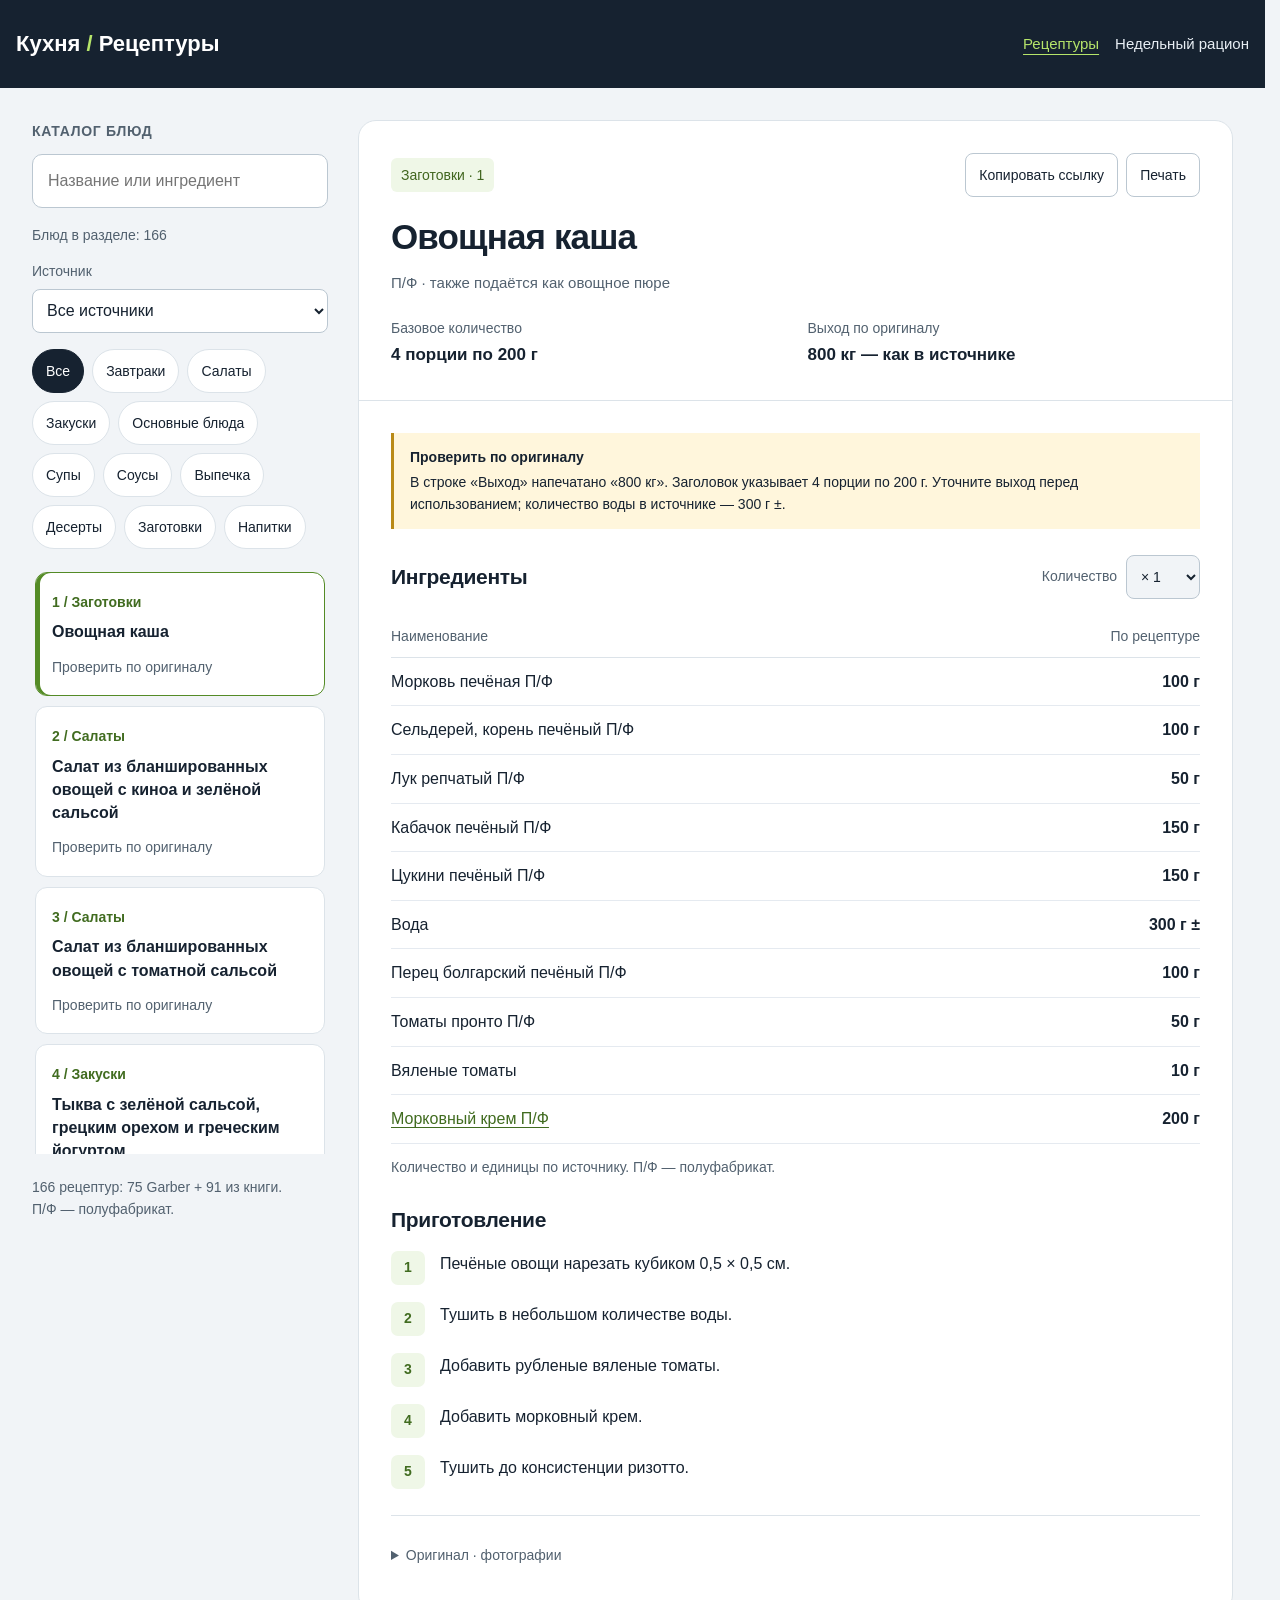
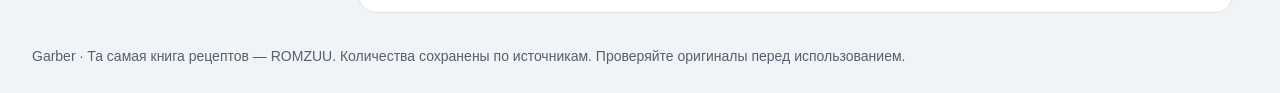
==== commit aa14df98: "Add weekly meal plans with source photos and responsive navigation" ====
--- a/index.html
+++ b/index.html
@@ -1,2 +1,2 @@
 <!doctype html>
-<html lang="ru"><head><meta charset="utf-8"><meta name="viewport" content="width=device-width,initial-scale=1"><title>Кухня · Рецептуры</title><meta name="description" content="Справочник рецептур: ингредиенты, граммовки и приготовление."><link rel="icon" href="data:image/svg+xml,%3Csvg xmlns='http://www.w3.org/2000/svg' viewBox='0 0 32 32'%3E%3Crect width='32' height='32' rx='8' fill='%23162230'/%3E%3Cpath d='M9 8h14v18H9z' fill='none' stroke='%23b6e56a' stroke-width='2'/%3E%3Cpath d='M12 13h8m-8 5h8' stroke='%23b6e56a' stroke-width='2'/%3E%3C/svg%3E"><link rel="stylesheet" href="styles.css?v=6"></head><body><header><div class="brand">Кухня<span> / </span>Рецептуры</div><div class="edition">Garber + книга рецептов</div></header><main><aside><div class="label">Каталог блюд</div><input id="search" type="search" placeholder="Название или ингредиент" aria-label="Поиск блюда"><p id="search-status" class="search-status" role="status">Загрузка поиска…</p><label class="source-label" for="source-filter">Источник</label><select id="source-filter"><option value="Все">Все источники</option><option value="garber">Меню Garber</option><option value="book">Та самая книга рецептов · ROMZUU</option></select><div class="filters" aria-label="Разделы"><button class="filter active" data-filter="Все" aria-pressed="true">Все</button><button class="filter " data-filter="Завтраки" aria-pressed="false">Завтраки</button><button class="filter " data-filter="Салаты" aria-pressed="false">Салаты</button><button class="filter " data-filter="Закуски" aria-pressed="false">Закуски</button><button class="filter " data-filter="Основные блюда" aria-pressed="false">Основные блюда</button><button class="filter " data-filter="Супы" aria-pressed="false">Супы</button><button class="filter " data-filter="Соусы" aria-pressed="false">Соусы</button><button class="filter " data-filter="Выпечка" aria-pressed="false">Выпечка</button><button class="filter " data-filter="Десерты" aria-pressed="false">Десерты</button><button class="filter " data-filter="Заготовки" aria-pressed="false">Заготовки</button><button class="filter " data-filter="Напитки" aria-pressed="false">Напитки</button></div><div class="mobile-picker"><label for="recipe-picker">Выбрать блюдо</label><select id="recipe-picker"><option value="vegetable" selected>Овощная каша</option><option value="quinoa" >Салат из бланшированных овощей с киноа и зелёной сальсой</option><option value="tomato" >Салат из бланшированных овощей с томатной сальсой</option><option value="pumpkin" >Тыква с зелёной сальсой, грецким орехом и греческим йогуртом</option><option value="chips" >Овощные чипсы с овощными кремами</option><option value="smoothie" >Смузи «Яблоко / банан / черника»</option><option value="garber-1" >Ризотто из чечевицы П/Ф</option><option value="garber-2" >Чечевица П/Ф</option><option value="garber-3" >Лосось / чечевичное ризотто / спаржа</option><option value="garber-5" >Смузи манго / черника / какао</option><option value="garber-6" >Суп овощной П/Ф Минестроне</option><option value="garber-7" >Суп-пюре тыквенный с имбирём</option><option value="garber-8" >Крем брокколи П/Ф</option><option value="garber-9" >Крем морковь / свёкла / сельдерей П/Ф</option><option value="garber-10" >Рулет из сибаса с кремом из брокколи</option><option value="garber-11" >Голубцы / кролик П/Ф</option><option value="garber-12" >Голубцы 1п</option><option value="garber-13" >Драник из цукини П/Ф</option><option value="garber-14" >Драник цукини / крем свёкла / паровой лосось</option><option value="garber-15" >Сальса томатная П/Ф</option><option value="garber-16" >Соус для цветной капусты П/Ф 1п</option><option value="garber-17" >Стейк из цветной капусты с овощным соусом</option><option value="garber-18" >Стейк из молодой белокочанной капусты с овощным демигласом</option><option value="garber-19" >Шакшука / томат / шпинат / паприка / оливковый тапенад</option><option value="garber-20" >Японский омлет на гратене из гречи с пармезаном</option><option value="garber-21" >Гратен гречневый П/Ф</option><option value="garber-22" >Сырники П/Ф</option><option value="garber-23" >Сырники / фруктовый салат</option><option value="garber-24" >Творожный пудинг П/Ф</option><option value="garber-25" >Творожный пудинг 1п</option><option value="garber-26" >Каша рисовая вязкая 1п</option><option value="garber-27" >Каша овсяная вязкая</option><option value="garber-28" >Пшено П/Ф</option><option value="garber-29" >Пшено / тыква / пармезан — каша вязкая</option><option value="garber-30" >Оладьи шпинат П/Ф</option><option value="garber-31" >Оладьи шпинат / лосось с/с / яйцо</option><option value="garber-32" >Творог — запеканка / пудинг / сырники П/Ф</option><option value="garber-33" >Мусс чёрная смородина П/Ф</option><option value="garber-34" >Тесто для сладких вафель</option><option value="garber-35" >Вафли 1п</option><option value="garber-36" >Крем-суп из топинамбура</option><option value="garber-37" >Котлеты из индейки</option><option value="garber-38" >Куриный шницель</option><option value="garber-39" >Московские плюшки</option><option value="garber-40" >Пряники с глазурью</option><option value="garber-41" >Овощной бульон П/Ф</option><option value="garber-42" >Песто П/Ф</option><option value="garber-43" >Малосольный огурец П/Ф</option><option value="garber-44" >Винегрет с артишоками</option><option value="garber-45" >Квашеная капуста с морковью и кумином</option><option value="garber-46" >Ферментированные овощи с фактурой</option><option value="garber-47" >Молодая спаржа с грейпфрутом</option><option value="garber-48" >Лапша цукини с песто</option><option value="garber-49" >Греча / вяленые томаты / морковный крем</option><option value="garber-50" >Винегрет из печёных овощей П/Ф</option><option value="garber-51" >Винегрет / лосось слабой соли</option><option value="garber-52" >Банановые оладьи П/Ф</option><option value="garber-53" >Льняная каша</option><option value="garber-54" >Кокосовые сырники</option><option value="garber-55" >Каша из зелёной гречки</option><option value="garber-56" >Нутовый омлет</option><option value="garber-57" >Зелёный смузи боул</option><option value="garber-58" >Блины из зелёной гречки П/Ф</option><option value="garber-59" >Паштет из подсолнечных семечек</option><option value="garber-60" >Не рыбный паштет из семечек П/Ф</option><option value="garber-61" >Паста для тостов</option><option value="garber-62" >Seafood Dressing — заправка Chiva-Som</option><option value="garber-63" >Yam Woonsen Jay — салат со стеклянной лапшой и грибами</option><option value="garber-64" >Yam Woonsen Seafood — салат со стеклянной лапшой и морепродуктами</option><option value="garber-65" >Соус Som Tam</option><option value="garber-66" >Som Tam — салат из зелёной папайи</option><option value="garber-67" >Lentil Dhal — чечевица со шпинатом и бататом</option><option value="garber-68" >Vegetable Stock — овощной бульон Chiva-Som</option><option value="garber-69" >Каша ржаная с фиником и тыквенными семечками</option><option value="garber-70" >Маринованные огурцы</option><option value="book-009" >Рисовые оладьи</option><option value="book-010" >Домашняя гранола raw</option><option value="book-011" >Льняная каша</option><option value="book-012" >Каша из зелёной гречки</option><option value="book-013" >Гречневый смузи-боул</option><option value="book-014" >Нутовый омлет</option><option value="book-015" >Томлёная каша</option><option value="book-016" >Подсолнечная каша</option><option value="book-017" >Чиа пудинг</option><option value="book-018" >Зелёный смузи боул</option><option value="book-019" >Банановые оладьи</option><option value="book-020" >Кокосовые сырники</option><option value="book-021" >Кокосовые блины</option><option value="book-022" >Шпинатный смузи-боул</option><option value="book-023" >Бейгл</option><option value="book-024" >Кукурузный омлет</option><option value="book-025" >Подсолнечный паштет</option><option value="book-026" >Не рыбный паштет из семечек</option><option value="book-027" >Хумус из нута</option><option value="book-028" >Паштет из гречки</option><option value="book-029" >Паштет из маша</option><option value="book-030" >Тыквенный сыр к салату</option><option value="book-031" >Салат с нори и соусом из гречки</option><option value="book-032" >Зелёный салат с авокадо</option><option value="book-033" >Салат с машем</option><option value="book-034" >Анти паразитарный салат</option><option value="book-035" >Правильный огурцы помидоры салат</option><option value="book-036" >Тёплый салат с картошкой</option><option value="book-037" >Ферментированный салат</option><option value="book-038" >Салат с цветной капустой</option><option value="book-039" >Правильный винегрет</option><option value="book-040" >Селёдка под шубой</option><option value="book-041" >Зуевская щётка</option><option value="book-042" >Сезонный салат</option><option value="book-043" >Шаверма с овощным салатом</option><option value="book-044" >Стейк из капусты</option><option value="book-045" >Картофельные оладьи</option><option value="book-046" >Паста из кабачка</option><option value="book-047" >Тайская рисовая лапша</option><option value="book-048" >Лапша с овощами</option><option value="book-049" >Нутовое рагу</option><option value="book-050" >Капуста аль денте</option><option value="book-051" >Поха</option><option value="book-052" >Дал из чечевицы</option><option value="book-053" >Суси с чукой</option><option value="book-054" >Морковная котлетка</option><option value="book-055" >Овощной боул</option><option value="book-056" >Овощное рагу с рисом</option><option value="book-057" >Пророщенный маш с овощами</option><option value="book-058" >Рагу с брюссельской капустой</option><option value="book-059" >Паратха с луком</option><option value="book-060" >Пад-тай из капусты</option><option value="book-061" >Том-ям суп</option><option value="book-062" >Холодные щи</option><option value="book-063" >Грибной крем-суп</option><option value="book-064" >Овощной альденте суп</option><option value="book-065" >Детокс борщ</option><option value="book-066" >Свекольник на квасе</option><option value="book-067" >Чечевичный суп</option><option value="book-068" >Крем-суп из тыквы</option><option value="book-069" >Шийтаки суп</option><option value="book-070" >Соус из шпината</option><option value="book-071" >Соус из зелёной гречки</option><option value="book-072" >Соус из урбеча</option><option value="book-073" >Кокосовый чатни</option><option value="book-074" >Сыроедческая горчица</option><option value="book-075" >Соус карри</option><option value="book-076" >Чапати</option><option value="book-077" >Фруктовая тортилья</option><option value="book-078" >Пирог на песочном тесте</option><option value="book-079" >Овсяный пирог</option><option value="book-080" >Ягодный пирог из семечек</option><option value="book-081" >Открытый пирог</option><option value="book-082" >Овсяное печенья</option><option value="book-083" >Банановое мороженое</option><option value="book-084" >Кокосовый пломбир</option><option value="book-085" >Ягодный торт из семечек</option><option value="book-086" >Морковный торт</option><option value="book-087" >Фруктовый торт</option><option value="book-088" >Финиковый торт</option><option value="book-089" >Микс специй</option><option value="book-090" >Пророщенная зелёная гречка</option><option value="book-091" >Классическая гранола</option><option value="book-092" >Квашеные овощи</option><option value="book-093" >Овощной квас</option><option value="book-094" >Овощные хлебцы</option><option value="book-095" >Лосось из морковки</option><option value="book-096" >Кефир из кокосового молока</option><option value="book-097" >Кунжутное молоко</option><option value="book-098" >Вяленые томаты</option><option value="book-099" >Том-ям бульон</option></select><p id="picker-empty" hidden>Блюд не найдено. Попробуйте другой запрос.</p></div><nav id="list" aria-label="Выбор рецептуры"><button class="dish selected" data-id="vegetable" aria-current="true"><span class="number">1 / Заготовки</span><strong>Овощная каша</strong><small>Проверить по оригиналу</small></button><button class="dish " data-id="quinoa" aria-current="false"><span class="number">2 / Салаты</span><strong>Салат из бланшированных овощей с киноа и зелёной сальсой</strong><small>Проверить по оригиналу</small></button><button class="dish " data-id="tomato" aria-current="false"><span class="number">3 / Салаты</span><strong>Салат из бланшированных овощей с томатной сальсой</strong><small>Проверить по оригиналу</small></button><button class="dish " data-id="pumpkin" aria-current="false"><span class="number">4 / Закуски</span><strong>Тыква с зелёной сальсой, грецким орехом и греческим йогуртом</strong><small>Проверить по оригиналу</small></button><button class="dish " data-id="chips" aria-current="false"><span class="number">5 / Закуски</span><strong>Овощные чипсы с овощными кремами</strong><small>Garber</small></button><button class="dish " data-id="smoothie" aria-current="false"><span class="number">6 / Напитки</span><strong>Смузи «Яблоко / банан / черника»</strong><small>Проверить по оригиналу</small></button><button class="dish " data-id="garber-1" aria-current="false"><span class="number">7 / Заготовки</span><strong>Ризотто из чечевицы П/Ф</strong><small>Garber</small></button><button class="dish " data-id="garber-2" aria-current="false"><span class="number">8 / Заготовки</span><strong>Чечевица П/Ф</strong><small>Проверить по оригиналу</small></button><button class="dish " data-id="garber-3" aria-current="false"><span class="number">9 / Основные блюда</span><strong>Лосось / чечевичное ризотто / спаржа</strong><small>Проверить по оригиналу</small></button><button class="dish " data-id="garber-5" aria-current="false"><span class="number">10 / Напитки</span><strong>Смузи манго / черника / какао</strong><small>Проверить по оригиналу</small></button><button class="dish " data-id="garber-6" aria-current="false"><span class="number">11 / Супы</span><strong>Суп овощной П/Ф Минестроне</strong><small>Проверить по оригиналу</small></button><button class="dish " data-id="garber-7" aria-current="false"><span class="number">12 / Супы</span><strong>Суп-пюре тыквенный с имбирём</strong><small>Проверить по оригиналу</small></button><button class="dish " data-id="garber-8" aria-current="false"><span class="number">13 / Заготовки</span><strong>Крем брокколи П/Ф</strong><small>Проверить по оригиналу</small></button><button class="dish " data-id="garber-9" aria-current="false"><span class="number">14 / Заготовки</span><strong>Крем морковь / свёкла / сельдерей П/Ф</strong><small>Проверить по оригиналу</small></button><button class="dish " data-id="garber-10" aria-current="false"><span class="number">15 / Основные блюда</span><strong>Рулет из сибаса с кремом из брокколи</strong><small>Проверить по оригиналу</small></button><button class="dish " data-id="garber-11" aria-current="false"><span class="number">16 / Заготовки</span><strong>Голубцы / кролик П/Ф</strong><small>Garber</small></button><button class="dish " data-id="garber-12" aria-current="false"><span class="number">17 / Основные блюда</span><strong>Голубцы 1п</strong><small>Проверить по оригиналу</small></button><button class="dish " data-id="garber-13" aria-current="false"><span class="number">18 / Заготовки</span><strong>Драник из цукини П/Ф</strong><small>Garber</small></button><button class="dish " data-id="garber-14" aria-current="false"><span class="number">19 / Основные блюда</span><strong>Драник цукини / крем свёкла / паровой лосось</strong><small>Проверить по оригиналу</small></button><button class="dish " data-id="garber-15" aria-current="false"><span class="number">20 / Соусы</span><strong>Сальса томатная П/Ф</strong><small>Garber</small></button><button class="dish " data-id="garber-16" aria-current="false"><span class="number">21 / Соусы</span><strong>Соус для цветной капусты П/Ф 1п</strong><small>Проверить по оригиналу</small></button><button class="dish " data-id="garber-17" aria-current="false"><span class="number">22 / Основные блюда</span><strong>Стейк из цветной капусты с овощным соусом</strong><small>Garber</small></button><button class="dish " data-id="garber-18" aria-current="false"><span class="number">23 / Основные блюда</span><strong>Стейк из молодой белокочанной капусты с овощным демигласом</strong><small>Garber</small></button><button class="dish " data-id="garber-19" aria-current="false"><span class="number">24 / Завтраки</span><strong>Шакшука / томат / шпинат / паприка / оливковый тапенад</strong><small>Проверить по оригиналу</small></button><button class="dish " data-id="garber-20" aria-current="false"><span class="number">25 / Завтраки</span><strong>Японский омлет на гратене из гречи с пармезаном</strong><small>Проверить по оригиналу</small></button><button class="dish " data-id="garber-21" aria-current="false"><span class="number">26 / Заготовки</span><strong>Гратен гречневый П/Ф</strong><small>Garber</small></button><button class="dish " data-id="garber-22" aria-current="false"><span class="number">27 / Заготовки</span><strong>Сырники П/Ф</strong><small>Проверить по оригиналу</small></button><button class="dish " data-id="garber-23" aria-current="false"><span class="number">28 / Завтраки</span><strong>Сырники / фруктовый салат</strong><small>Garber</small></button><button class="dish " data-id="garber-24" aria-current="false"><span class="number">29 / Заготовки</span><strong>Творожный пудинг П/Ф</strong><small>Проверить по оригиналу</small></button><button class="dish " data-id="garber-25" aria-current="false"><span class="number">30 / Завтраки</span><strong>Творожный пудинг 1п</strong><small>Проверить по оригиналу</small></button><button class="dish " data-id="garber-26" aria-current="false"><span class="number">31 / Завтраки</span><strong>Каша рисовая вязкая 1п</strong><small>Проверить по оригиналу</small></button><button class="dish " data-id="garber-27" aria-current="false"><span class="number">32 / Завтраки</span><strong>Каша овсяная вязкая</strong><small>Garber</small></button><button class="dish " data-id="garber-28" aria-current="false"><span class="number">33 / Заготовки</span><strong>Пшено П/Ф</strong><small>Garber</small></button><button class="dish " data-id="garber-29" aria-current="false"><span class="number">34 / Завтраки</span><strong>Пшено / тыква / пармезан — каша вязкая</strong><small>Проверить по оригиналу</small></button><button class="dish " data-id="garber-30" aria-current="false"><span class="number">35 / Заготовки</span><strong>Оладьи шпинат П/Ф</strong><small>Проверить по оригиналу</small></button><button class="dish " data-id="garber-31" aria-current="false"><span class="number">36 / Завтраки</span><strong>Оладьи шпинат / лосось с/с / яйцо</strong><small>Проверить по оригиналу</small></button><button class="dish " data-id="garber-32" aria-current="false"><span class="number">37 / Заготовки</span><strong>Творог — запеканка / пудинг / сырники П/Ф</strong><small>Garber</small></button><button class="dish " data-id="garber-33" aria-current="false"><span class="number">38 / Заготовки</span><strong>Мусс чёрная смородина П/Ф</strong><small>Проверить по оригиналу</small></button><button class="dish " data-id="garber-34" aria-current="false"><span class="number">39 / Заготовки</span><strong>Тесто для сладких вафель</strong><small>Проверить по оригиналу</small></button><button class="dish " data-id="garber-35" aria-current="false"><span class="number">40 / Завтраки</span><strong>Вафли 1п</strong><small>Garber</small></button><button class="dish " data-id="garber-36" aria-current="false"><span class="number">41 / Супы</span><strong>Крем-суп из топинамбура</strong><small>Garber</small></button><button class="dish " data-id="garber-37" aria-current="false"><span class="number">42 / Основные блюда</span><strong>Котлеты из индейки</strong><small>Проверить по оригиналу</small></button><button class="dish " data-id="garber-38" aria-current="false"><span class="number">43 / Основные блюда</span><strong>Куриный шницель</strong><small>Garber</small></button><button class="dish " data-id="garber-39" aria-current="false"><span class="number">44 / Выпечка</span><strong>Московские плюшки</strong><small>Проверить по оригиналу</small></button><button class="dish " data-id="garber-40" aria-current="false"><span class="number">45 / Выпечка</span><strong>Пряники с глазурью</strong><small>Проверить по оригиналу</small></button><button class="dish " data-id="garber-41" aria-current="false"><span class="number">46 / Заготовки</span><strong>Овощной бульон П/Ф</strong><small>Garber</small></button><button class="dish " data-id="garber-42" aria-current="false"><span class="number">47 / Соусы</span><strong>Песто П/Ф</strong><small>Garber</small></button><button class="dish " data-id="garber-43" aria-current="false"><span class="number">48 / Заготовки</span><strong>Малосольный огурец П/Ф</strong><small>Проверить по оригиналу</small></button><button class="dish " data-id="garber-44" aria-current="false"><span class="number">49 / Салаты</span><strong>Винегрет с артишоками</strong><small>Проверить по оригиналу</small></button><button class="dish " data-id="garber-45" aria-current="false"><span class="number">50 / Заготовки</span><strong>Квашеная капуста с морковью и кумином</strong><small>Проверить по оригиналу</small></button><button class="dish " data-id="garber-46" aria-current="false"><span class="number">51 / Заготовки</span><strong>Ферментированные овощи с фактурой</strong><small>Проверить по оригиналу</small></button><button class="dish " data-id="garber-47" aria-current="false"><span class="number">52 / Салаты</span><strong>Молодая спаржа с грейпфрутом</strong><small>Проверить по оригиналу</small></button><button class="dish " data-id="garber-48" aria-current="false"><span class="number">53 / Основные блюда</span><strong>Лапша цукини с песто</strong><small>Проверить по оригиналу</small></button><button class="dish " data-id="garber-49" aria-current="false"><span class="number">54 / Основные блюда</span><strong>Греча / вяленые томаты / морковный крем</strong><small>Проверить по оригиналу</small></button><button class="dish " data-id="garber-50" aria-current="false"><span class="number">55 / Заготовки</span><strong>Винегрет из печёных овощей П/Ф</strong><small>Garber</small></button><button class="dish " data-id="garber-51" aria-current="false"><span class="number">56 / Салаты</span><strong>Винегрет / лосось слабой соли</strong><small>Проверить по оригиналу</small></button><button class="dish " data-id="garber-52" aria-current="false"><span class="number">57 / Заготовки</span><strong>Банановые оладьи П/Ф</strong><small>Проверить по оригиналу</small></button><button class="dish " data-id="garber-53" aria-current="false"><span class="number">58 / Завтраки</span><strong>Льняная каша</strong><small>Проверить по оригиналу</small></button><button class="dish " data-id="garber-54" aria-current="false"><span class="number">59 / Десерты</span><strong>Кокосовые сырники</strong><small>Проверить по оригиналу</small></button><button class="dish " data-id="garber-55" aria-current="false"><span class="number">60 / Завтраки</span><strong>Каша из зелёной гречки</strong><small>Проверить по оригиналу</small></button><button class="dish " data-id="garber-56" aria-current="false"><span class="number">61 / Завтраки</span><strong>Нутовый омлет</strong><small>Проверить по оригиналу</small></button><button class="dish " data-id="garber-57" aria-current="false"><span class="number">62 / Завтраки</span><strong>Зелёный смузи боул</strong><small>Проверить по оригиналу</small></button><button class="dish " data-id="garber-58" aria-current="false"><span class="number">63 / Заготовки</span><strong>Блины из зелёной гречки П/Ф</strong><small>Проверить по оригиналу</small></button><button class="dish " data-id="garber-59" aria-current="false"><span class="number">64 / Заготовки</span><strong>Паштет из подсолнечных семечек</strong><small>Проверить по оригиналу</small></button><button class="dish " data-id="garber-60" aria-current="false"><span class="number">65 / Заготовки</span><strong>Не рыбный паштет из семечек П/Ф</strong><small>Проверить по оригиналу</small></button><button class="dish " data-id="garber-61" aria-current="false"><span class="number">66 / Заготовки</span><strong>Паста для тостов</strong><small>Проверить по оригиналу</small></button><button class="dish " data-id="garber-62" aria-current="false"><span class="number">67 / Соусы</span><strong>Seafood Dressing — заправка Chiva-Som</strong><small>Проверить по оригиналу</small></button><button class="dish " data-id="garber-63" aria-current="false"><span class="number">68 / Салаты</span><strong>Yam Woonsen Jay — салат со стеклянной лапшой и грибами</strong><small>Проверить по оригиналу</small></button><button class="dish " data-id="garber-64" aria-current="false"><span class="number">69 / Салаты</span><strong>Yam Woonsen Seafood — салат со стеклянной лапшой и морепродуктами</strong><small>Проверить по оригиналу</small></button><button class="dish " data-id="garber-65" aria-current="false"><span class="number">70 / Соусы</span><strong>Соус Som Tam</strong><small>Проверить по оригиналу</small></button><button class="dish " data-id="garber-66" aria-current="false"><span class="number">71 / Салаты</span><strong>Som Tam — салат из зелёной папайи</strong><small>Проверить по оригиналу</small></button><button class="dish " data-id="garber-67" aria-current="false"><span class="number">72 / Основные блюда</span><strong>Lentil Dhal — чечевица со шпинатом и бататом</strong><small>Проверить по оригиналу</small></button><button class="dish " data-id="garber-68" aria-current="false"><span class="number">73 / Заготовки</span><strong>Vegetable Stock — овощной бульон Chiva-Som</strong><small>Проверить по оригиналу</small></button><button class="dish " data-id="garber-69" aria-current="false"><span class="number">74 / Завтраки</span><strong>Каша ржаная с фиником и тыквенными семечками</strong><small>Проверить по оригиналу</small></button><button class="dish " data-id="garber-70" aria-current="false"><span class="number">75 / Заготовки</span><strong>Маринованные огурцы</strong><small>Проверить по оригиналу</small></button><button class="dish " data-id="book-009" aria-current="false"><span class="number">76 / Завтраки</span><strong>Рисовые оладьи</strong><small>Книга · стр. 9</small></button><button class="dish " data-id="book-010" aria-current="false"><span class="number">77 / Завтраки</span><strong>Домашняя гранола raw</strong><small>Книга · стр. 10</small></button><button class="dish " data-id="book-011" aria-current="false"><span class="number">78 / Завтраки</span><strong>Льняная каша</strong><small>Книга · стр. 11</small></button><button class="dish " data-id="book-012" aria-current="false"><span class="number">79 / Завтраки</span><strong>Каша из зелёной гречки</strong><small>Книга · стр. 12</small></button><button class="dish " data-id="book-013" aria-current="false"><span class="number">80 / Завтраки</span><strong>Гречневый смузи-боул</strong><small>Книга · стр. 13</small></button><button class="dish " data-id="book-014" aria-current="false"><span class="number">81 / Завтраки</span><strong>Нутовый омлет</strong><small>Книга · стр. 14</small></button><button class="dish " data-id="book-015" aria-current="false"><span class="number">82 / Завтраки</span><strong>Томлёная каша</strong><small>Книга · стр. 15</small></button><button class="dish " data-id="book-016" aria-current="false"><span class="number">83 / Завтраки</span><strong>Подсолнечная каша</strong><small>Книга · стр. 16</small></button><button class="dish " data-id="book-017" aria-current="false"><span class="number">84 / Завтраки</span><strong>Чиа пудинг</strong><small>Книга · стр. 17</small></button><button class="dish " data-id="book-018" aria-current="false"><span class="number">85 / Завтраки</span><strong>Зелёный смузи боул</strong><small>Книга · стр. 18</small></button><button class="dish " data-id="book-019" aria-current="false"><span class="number">86 / Завтраки</span><strong>Банановые оладьи</strong><small>Книга · стр. 19</small></button><button class="dish " data-id="book-020" aria-current="false"><span class="number">87 / Завтраки</span><strong>Кокосовые сырники</strong><small>Книга · стр. 20</small></button><button class="dish " data-id="book-021" aria-current="false"><span class="number">88 / Завтраки</span><strong>Кокосовые блины</strong><small>Книга · стр. 21</small></button><button class="dish " data-id="book-022" aria-current="false"><span class="number">89 / Завтраки</span><strong>Шпинатный смузи-боул</strong><small>Книга · стр. 22</small></button><button class="dish " data-id="book-023" aria-current="false"><span class="number">90 / Завтраки</span><strong>Бейгл</strong><small>Книга · стр. 23</small></button><button class="dish " data-id="book-024" aria-current="false"><span class="number">91 / Завтраки</span><strong>Кукурузный омлет</strong><small>Книга · стр. 24</small></button><button class="dish " data-id="book-025" aria-current="false"><span class="number">92 / Закуски</span><strong>Подсолнечный паштет</strong><small>Книга · стр. 25</small></button><button class="dish " data-id="book-026" aria-current="false"><span class="number">93 / Закуски</span><strong>Не рыбный паштет из семечек</strong><small>Книга · стр. 26</small></button><button class="dish " data-id="book-027" aria-current="false"><span class="number">94 / Закуски</span><strong>Хумус из нута</strong><small>Книга · стр. 27</small></button><button class="dish " data-id="book-028" aria-current="false"><span class="number">95 / Закуски</span><strong>Паштет из гречки</strong><small>Книга · стр. 28</small></button><button class="dish " data-id="book-029" aria-current="false"><span class="number">96 / Закуски</span><strong>Паштет из маша</strong><small>Книга · стр. 29</small></button><button class="dish " data-id="book-030" aria-current="false"><span class="number">97 / Закуски</span><strong>Тыквенный сыр к салату</strong><small>Книга · стр. 30</small></button><button class="dish " data-id="book-031" aria-current="false"><span class="number">98 / Салаты</span><strong>Салат с нори и соусом из гречки</strong><small>Книга · стр. 31</small></button><button class="dish " data-id="book-032" aria-current="false"><span class="number">99 / Салаты</span><strong>Зелёный салат с авокадо</strong><small>Книга · стр. 32</small></button><button class="dish " data-id="book-033" aria-current="false"><span class="number">100 / Салаты</span><strong>Салат с машем</strong><small>Книга · стр. 33</small></button><button class="dish " data-id="book-034" aria-current="false"><span class="number">101 / Салаты</span><strong>Анти паразитарный салат</strong><small>Книга · стр. 34</small></button><button class="dish " data-id="book-035" aria-current="false"><span class="number">102 / Салаты</span><strong>Правильный огурцы помидоры салат</strong><small>Книга · стр. 35</small></button><button class="dish " data-id="book-036" aria-current="false"><span class="number">103 / Салаты</span><strong>Тёплый салат с картошкой</strong><small>Книга · стр. 36</small></button><button class="dish " data-id="book-037" aria-current="false"><span class="number">104 / Салаты</span><strong>Ферментированный салат</strong><small>Книга · стр. 37</small></button><button class="dish " data-id="book-038" aria-current="false"><span class="number">105 / Салаты</span><strong>Салат с цветной капустой</strong><small>Книга · стр. 38</small></button><button class="dish " data-id="book-039" aria-current="false"><span class="number">106 / Салаты</span><strong>Правильный винегрет</strong><small>Книга · стр. 39</small></button><button class="dish " data-id="book-040" aria-current="false"><span class="number">107 / Салаты</span><strong>Селёдка под шубой</strong><small>Книга · стр. 40</small></button><button class="dish " data-id="book-041" aria-current="false"><span class="number">108 / Салаты</span><strong>Зуевская щётка</strong><small>Книга · стр. 41</small></button><button class="dish " data-id="book-042" aria-current="false"><span class="number">109 / Салаты</span><strong>Сезонный салат</strong><small>Книга · стр. 42</small></button><button class="dish " data-id="book-043" aria-current="false"><span class="number">110 / Основные блюда</span><strong>Шаверма с овощным салатом</strong><small>Книга · стр. 43</small></button><button class="dish " data-id="book-044" aria-current="false"><span class="number">111 / Основные блюда</span><strong>Стейк из капусты</strong><small>Книга · стр. 44</small></button><button class="dish " data-id="book-045" aria-current="false"><span class="number">112 / Основные блюда</span><strong>Картофельные оладьи</strong><small>Книга · стр. 45</small></button><button class="dish " data-id="book-046" aria-current="false"><span class="number">113 / Основные блюда</span><strong>Паста из кабачка</strong><small>Книга · стр. 46</small></button><button class="dish " data-id="book-047" aria-current="false"><span class="number">114 / Основные блюда</span><strong>Тайская рисовая лапша</strong><small>Книга · стр. 47</small></button><button class="dish " data-id="book-048" aria-current="false"><span class="number">115 / Основные блюда</span><strong>Лапша с овощами</strong><small>Книга · стр. 48</small></button><button class="dish " data-id="book-049" aria-current="false"><span class="number">116 / Основные блюда</span><strong>Нутовое рагу</strong><small>Книга · стр. 49</small></button><button class="dish " data-id="book-050" aria-current="false"><span class="number">117 / Основные блюда</span><strong>Капуста аль денте</strong><small>Книга · стр. 50</small></button><button class="dish " data-id="book-051" aria-current="false"><span class="number">118 / Основные блюда</span><strong>Поха</strong><small>Книга · стр. 51</small></button><button class="dish " data-id="book-052" aria-current="false"><span class="number">119 / Основные блюда</span><strong>Дал из чечевицы</strong><small>Книга · стр. 52</small></button><button class="dish " data-id="book-053" aria-current="false"><span class="number">120 / Основные блюда</span><strong>Суси с чукой</strong><small>Книга · стр. 53</small></button><button class="dish " data-id="book-054" aria-current="false"><span class="number">121 / Основные блюда</span><strong>Морковная котлетка</strong><small>Книга · стр. 54</small></button><button class="dish " data-id="book-055" aria-current="false"><span class="number">122 / Основные блюда</span><strong>Овощной боул</strong><small>Книга · стр. 55</small></button><button class="dish " data-id="book-056" aria-current="false"><span class="number">123 / Основные блюда</span><strong>Овощное рагу с рисом</strong><small>Книга · стр. 56</small></button><button class="dish " data-id="book-057" aria-current="false"><span class="number">124 / Основные блюда</span><strong>Пророщенный маш с овощами</strong><small>Книга · стр. 57</small></button><button class="dish " data-id="book-058" aria-current="false"><span class="number">125 / Основные блюда</span><strong>Рагу с брюссельской капустой</strong><small>Книга · стр. 58</small></button><button class="dish " data-id="book-059" aria-current="false"><span class="number">126 / Основные блюда</span><strong>Паратха с луком</strong><small>Книга · стр. 59</small></button><button class="dish " data-id="book-060" aria-current="false"><span class="number">127 / Основные блюда</span><strong>Пад-тай из капусты</strong><small>Книга · стр. 60</small></button><button class="dish " data-id="book-061" aria-current="false"><span class="number">128 / Супы</span><strong>Том-ям суп</strong><small>Книга · стр. 61</small></button><button class="dish " data-id="book-062" aria-current="false"><span class="number">129 / Супы</span><strong>Холодные щи</strong><small>Книга · стр. 62</small></button><button class="dish " data-id="book-063" aria-current="false"><span class="number">130 / Супы</span><strong>Грибной крем-суп</strong><small>Книга · стр. 63</small></button><button class="dish " data-id="book-064" aria-current="false"><span class="number">131 / Супы</span><strong>Овощной альденте суп</strong><small>Книга · стр. 64</small></button><button class="dish " data-id="book-065" aria-current="false"><span class="number">132 / Супы</span><strong>Детокс борщ</strong><small>Книга · стр. 65</small></button><button class="dish " data-id="book-066" aria-current="false"><span class="number">133 / Супы</span><strong>Свекольник на квасе</strong><small>Книга · стр. 66</small></button><button class="dish " data-id="book-067" aria-current="false"><span class="number">134 / Супы</span><strong>Чечевичный суп</strong><small>Книга · стр. 67</small></button><button class="dish " data-id="book-068" aria-current="false"><span class="number">135 / Супы</span><strong>Крем-суп из тыквы</strong><small>Книга · стр. 68</small></button><button class="dish " data-id="book-069" aria-current="false"><span class="number">136 / Супы</span><strong>Шийтаки суп</strong><small>Книга · стр. 69</small></button><button class="dish " data-id="book-070" aria-current="false"><span class="number">137 / Соусы</span><strong>Соус из шпината</strong><small>Книга · стр. 70</small></button><button class="dish " data-id="book-071" aria-current="false"><span class="number">138 / Соусы</span><strong>Соус из зелёной гречки</strong><small>Книга · стр. 71</small></button><button class="dish " data-id="book-072" aria-current="false"><span class="number">139 / Соусы</span><strong>Соус из урбеча</strong><small>Книга · стр. 72</small></button><button class="dish " data-id="book-073" aria-current="false"><span class="number">140 / Соусы</span><strong>Кокосовый чатни</strong><small>Книга · стр. 73</small></button><button class="dish " data-id="book-074" aria-current="false"><span class="number">141 / Соусы</span><strong>Сыроедческая горчица</strong><small>Книга · стр. 74</small></button><button class="dish " data-id="book-075" aria-current="false"><span class="number">142 / Соусы</span><strong>Соус карри</strong><small>Книга · стр. 75</small></button><button class="dish " data-id="book-076" aria-current="false"><span class="number">143 / Выпечка</span><strong>Чапати</strong><small>Книга · стр. 76</small></button><button class="dish " data-id="book-077" aria-current="false"><span class="number">144 / Выпечка</span><strong>Фруктовая тортилья</strong><small>Книга · стр. 77</small></button><button class="dish " data-id="book-078" aria-current="false"><span class="number">145 / Выпечка</span><strong>Пирог на песочном тесте</strong><small>Книга · стр. 78</small></button><button class="dish " data-id="book-079" aria-current="false"><span class="number">146 / Выпечка</span><strong>Овсяный пирог</strong><small>Книга · стр. 79</small></button><button class="dish " data-id="book-080" aria-current="false"><span class="number">147 / Выпечка</span><strong>Ягодный пирог из семечек</strong><small>Книга · стр. 80</small></button><button class="dish " data-id="book-081" aria-current="false"><span class="number">148 / Выпечка</span><strong>Открытый пирог</strong><small>Книга · стр. 81</small></button><button class="dish " data-id="book-082" aria-current="false"><span class="number">149 / Выпечка</span><strong>Овсяное печенья</strong><small>Книга · стр. 82</small></button><button class="dish " data-id="book-083" aria-current="false"><span class="number">150 / Десерты</span><strong>Банановое мороженое</strong><small>Книга · стр. 83</small></button><button class="dish " data-id="book-084" aria-current="false"><span class="number">151 / Десерты</span><strong>Кокосовый пломбир</strong><small>Книга · стр. 84</small></button><button class="dish " data-id="book-085" aria-current="false"><span class="number">152 / Десерты</span><strong>Ягодный торт из семечек</strong><small>Проверить по оригиналу</small></button><button class="dish " data-id="book-086" aria-current="false"><span class="number">153 / Десерты</span><strong>Морковный торт</strong><small>Книга · стр. 86</small></button><button class="dish " data-id="book-087" aria-current="false"><span class="number">154 / Десерты</span><strong>Фруктовый торт</strong><small>Книга · стр. 88</small></button><button class="dish " data-id="book-088" aria-current="false"><span class="number">155 / Десерты</span><strong>Финиковый торт</strong><small>Книга · стр. 89</small></button><button class="dish " data-id="book-089" aria-current="false"><span class="number">156 / Заготовки</span><strong>Микс специй</strong><small>Книга · стр. 90</small></button><button class="dish " data-id="book-090" aria-current="false"><span class="number">157 / Заготовки</span><strong>Пророщенная зелёная гречка</strong><small>Книга · стр. 91</small></button><button class="dish " data-id="book-091" aria-current="false"><span class="number">158 / Заготовки</span><strong>Классическая гранола</strong><small>Книга · стр. 92</small></button><button class="dish " data-id="book-092" aria-current="false"><span class="number">159 / Заготовки</span><strong>Квашеные овощи</strong><small>Книга · стр. 93</small></button><button class="dish " data-id="book-093" aria-current="false"><span class="number">160 / Заготовки</span><strong>Овощной квас</strong><small>Книга · стр. 94</small></button><button class="dish " data-id="book-094" aria-current="false"><span class="number">161 / Заготовки</span><strong>Овощные хлебцы</strong><small>Проверить по оригиналу</small></button><button class="dish " data-id="book-095" aria-current="false"><span class="number">162 / Заготовки</span><strong>Лосось из морковки</strong><small>Книга · стр. 96</small></button><button class="dish " data-id="book-096" aria-current="false"><span class="number">163 / Заготовки</span><strong>Кефир из кокосового молока</strong><small>Книга · стр. 97</small></button><button class="dish " data-id="book-097" aria-current="false"><span class="number">164 / Заготовки</span><strong>Кунжутное молоко</strong><small>Книга · стр. 98</small></button><button class="dish " data-id="book-098" aria-current="false"><span class="number">165 / Заготовки</span><strong>Вяленые томаты</strong><small>Книга · стр. 99</small></button><button class="dish " data-id="book-099" aria-current="false"><span class="number">166 / Заготовки</span><strong>Том-ям бульон</strong><small>Проверить по оригиналу</small></button></nav><p class="aside-note">166 рецептур: 75 Garber + 91 из книги.<br>П/Ф — полуфабрикат.</p></aside><article class="sheet" id="card" aria-live="polite"><div class="sheet-head"><div class="topline"><span class="tag">Заготовки · 1</span><div class="card-actions"><button class="print" id="copy-link">Копировать ссылку</button><button class="print" id="print">Печать</button></div></div><p class="link-status" id="link-status" role="status"></p><h1 tabindex="-1">Овощная каша</h1><p class="sub">П/Ф · также подаётся как овощное пюре</p><div class="meta"><div>Базовое количество<b>4 порции по 200 г</b></div><div>Выход по оригиналу<b>800 кг — как в источнике</b></div></div></div><div class="sheet-body"><div class="notice"><b>Проверить по оригиналу</b>В строке «Выход» напечатано «800 кг». Заголовок указывает 4 порции по 200 г. Уточните выход перед использованием; количество воды в источнике — 300 г ±.</div><div class="section-head"><h2>Ингредиенты</h2><label class="scale">Количество <select id="factor" aria-label="Множитель рецептуры"><option value="0.5" >× 0,5</option><option value="1" selected>× 1</option><option value="2" >× 2</option><option value="3" >× 3</option><option value="4" >× 4</option><option value="5" >× 5</option><option value="10" >× 10</option></select></label></div><table><thead><tr><th scope="col">Наименование</th><th scope="col" id="quantity-heading">По рецептуре</th></tr></thead><tbody><tr><td>Морковь печёная П/Ф</td><td class="ingredient-quantity">100 г</td></tr><tr><td>Сельдерей, корень печёный П/Ф</td><td class="ingredient-quantity">100 г</td></tr><tr><td>Лук репчатый П/Ф</td><td class="ingredient-quantity">50 г</td></tr><tr><td>Кабачок печёный П/Ф</td><td class="ingredient-quantity">150 г</td></tr><tr><td>Цукини печёный П/Ф</td><td class="ingredient-quantity">150 г</td></tr><tr><td>Вода</td><td class="ingredient-quantity">300 г ±</td></tr><tr><td>Перец болгарский печёный П/Ф</td><td class="ingredient-quantity">100 г</td></tr><tr><td>Томаты пронто П/Ф</td><td class="ingredient-quantity">50 г</td></tr><tr><td>Вяленые томаты</td><td class="ingredient-quantity">10 г</td></tr><tr><td><a class="ingredient-link" href="#recipe=garber-9" data-recipe="garber-9" title="Открыть: Крем морковь / свёкла / сельдерей П/Ф">Морковный крем П/Ф</a></td><td class="ingredient-quantity">200 г</td></tr></tbody></table><p class="hint" id="quantity-hint">Количество и единицы по источнику. П/Ф — полуфабрикат.</p><h2>Приготовление</h2><ol class="steps"><li><div>Печёные овощи нарезать кубиком 0,5 × 0,5 см.</div></li><li><div>Тушить в небольшом количестве воды.</div></li><li><div>Добавить рубленые вяленые томаты.</div></li><li><div>Добавить морковный крем.</div></li><li><div>Тушить до консистенции ризотто.</div></li></ol><details class="source"><summary>Оригинал · фотографии</summary><div class="source-content"><p>Фотография 1 · IMG_2639</p><a href="sources/garber/IMG_2639.jpg" target="_blank" rel="noopener">Открыть исходную фотографию</a><img src="sources/garber/IMG_2639.jpg" alt="IMG_2639: Овощная каша" loading="lazy"></div></details></div></article></main><footer>Garber · Та самая книга рецептов — ROMZUU. Количества сохранены по источникам. Проверяйте оригиналы перед использованием.</footer><script src="data/recipes.js?v=5" defer></script><script src="app.js?v=6" defer></script></body></html>
+<html lang="ru"><head><meta charset="utf-8"><meta name="viewport" content="width=device-width,initial-scale=1"><title>Кухня · Рецептуры</title><meta name="description" content="Справочник рецептур: ингредиенты, граммовки и приготовление."><link rel="icon" href="data:image/svg+xml,%3Csvg xmlns='http://www.w3.org/2000/svg' viewBox='0 0 32 32'%3E%3Crect width='32' height='32' rx='8' fill='%23162230'/%3E%3Cpath d='M9 8h14v18H9z' fill='none' stroke='%23b6e56a' stroke-width='2'/%3E%3Cpath d='M12 13h8m-8 5h8' stroke='%23b6e56a' stroke-width='2'/%3E%3C/svg%3E"><link rel="stylesheet" href="styles.css?v=7"></head><body><header><div class="brand">Кухня<span> / </span>Рецептуры</div><nav class="site-nav" aria-label="Разделы сайта"><a href="index.html" aria-current="page">Рецептуры</a><a href="weekly.html">Недельный рацион</a></nav></header><main><aside><div class="label">Каталог блюд</div><input id="search" type="search" placeholder="Название или ингредиент" aria-label="Поиск блюда"><p id="search-status" class="search-status" role="status">Загрузка поиска…</p><label class="source-label" for="source-filter">Источник</label><select id="source-filter"><option value="Все">Все источники</option><option value="garber">Меню Garber</option><option value="book">Та самая книга рецептов · ROMZUU</option></select><div class="filters" aria-label="Разделы"><button class="filter active" data-filter="Все" aria-pressed="true">Все</button><button class="filter " data-filter="Завтраки" aria-pressed="false">Завтраки</button><button class="filter " data-filter="Салаты" aria-pressed="false">Салаты</button><button class="filter " data-filter="Закуски" aria-pressed="false">Закуски</button><button class="filter " data-filter="Основные блюда" aria-pressed="false">Основные блюда</button><button class="filter " data-filter="Супы" aria-pressed="false">Супы</button><button class="filter " data-filter="Соусы" aria-pressed="false">Соусы</button><button class="filter " data-filter="Выпечка" aria-pressed="false">Выпечка</button><button class="filter " data-filter="Десерты" aria-pressed="false">Десерты</button><button class="filter " data-filter="Заготовки" aria-pressed="false">Заготовки</button><button class="filter " data-filter="Напитки" aria-pressed="false">Напитки</button></div><div class="mobile-picker"><label for="recipe-picker">Выбрать блюдо</label><select id="recipe-picker"><option value="vegetable" selected>Овощная каша</option><option value="quinoa" >Салат из бланшированных овощей с киноа и зелёной сальсой</option><option value="tomato" >Салат из бланшированных овощей с томатной сальсой</option><option value="pumpkin" >Тыква с зелёной сальсой, грецким орехом и греческим йогуртом</option><option value="chips" >Овощные чипсы с овощными кремами</option><option value="smoothie" >Смузи «Яблоко / банан / черника»</option><option value="garber-1" >Ризотто из чечевицы П/Ф</option><option value="garber-2" >Чечевица П/Ф</option><option value="garber-3" >Лосось / чечевичное ризотто / спаржа</option><option value="garber-5" >Смузи манго / черника / какао</option><option value="garber-6" >Суп овощной П/Ф Минестроне</option><option value="garber-7" >Суп-пюре тыквенный с имбирём</option><option value="garber-8" >Крем брокколи П/Ф</option><option value="garber-9" >Крем морковь / свёкла / сельдерей П/Ф</option><option value="garber-10" >Рулет из сибаса с кремом из брокколи</option><option value="garber-11" >Голубцы / кролик П/Ф</option><option value="garber-12" >Голубцы 1п</option><option value="garber-13" >Драник из цукини П/Ф</option><option value="garber-14" >Драник цукини / крем свёкла / паровой лосось</option><option value="garber-15" >Сальса томатная П/Ф</option><option value="garber-16" >Соус для цветной капусты П/Ф 1п</option><option value="garber-17" >Стейк из цветной капусты с овощным соусом</option><option value="garber-18" >Стейк из молодой белокочанной капусты с овощным демигласом</option><option value="garber-19" >Шакшука / томат / шпинат / паприка / оливковый тапенад</option><option value="garber-20" >Японский омлет на гратене из гречи с пармезаном</option><option value="garber-21" >Гратен гречневый П/Ф</option><option value="garber-22" >Сырники П/Ф</option><option value="garber-23" >Сырники / фруктовый салат</option><option value="garber-24" >Творожный пудинг П/Ф</option><option value="garber-25" >Творожный пудинг 1п</option><option value="garber-26" >Каша рисовая вязкая 1п</option><option value="garber-27" >Каша овсяная вязкая</option><option value="garber-28" >Пшено П/Ф</option><option value="garber-29" >Пшено / тыква / пармезан — каша вязкая</option><option value="garber-30" >Оладьи шпинат П/Ф</option><option value="garber-31" >Оладьи шпинат / лосось с/с / яйцо</option><option value="garber-32" >Творог — запеканка / пудинг / сырники П/Ф</option><option value="garber-33" >Мусс чёрная смородина П/Ф</option><option value="garber-34" >Тесто для сладких вафель</option><option value="garber-35" >Вафли 1п</option><option value="garber-36" >Крем-суп из топинамбура</option><option value="garber-37" >Котлеты из индейки</option><option value="garber-38" >Куриный шницель</option><option value="garber-39" >Московские плюшки</option><option value="garber-40" >Пряники с глазурью</option><option value="garber-41" >Овощной бульон П/Ф</option><option value="garber-42" >Песто П/Ф</option><option value="garber-43" >Малосольный огурец П/Ф</option><option value="garber-44" >Винегрет с артишоками</option><option value="garber-45" >Квашеная капуста с морковью и кумином</option><option value="garber-46" >Ферментированные овощи с фактурой</option><option value="garber-47" >Молодая спаржа с грейпфрутом</option><option value="garber-48" >Лапша цукини с песто</option><option value="garber-49" >Греча / вяленые томаты / морковный крем</option><option value="garber-50" >Винегрет из печёных овощей П/Ф</option><option value="garber-51" >Винегрет / лосось слабой соли</option><option value="garber-52" >Банановые оладьи П/Ф</option><option value="garber-53" >Льняная каша</option><option value="garber-54" >Кокосовые сырники</option><option value="garber-55" >Каша из зелёной гречки</option><option value="garber-56" >Нутовый омлет</option><option value="garber-57" >Зелёный смузи боул</option><option value="garber-58" >Блины из зелёной гречки П/Ф</option><option value="garber-59" >Паштет из подсолнечных семечек</option><option value="garber-60" >Не рыбный паштет из семечек П/Ф</option><option value="garber-61" >Паста для тостов</option><option value="garber-62" >Seafood Dressing — заправка Chiva-Som</option><option value="garber-63" >Yam Woonsen Jay — салат со стеклянной лапшой и грибами</option><option value="garber-64" >Yam Woonsen Seafood — салат со стеклянной лапшой и морепродуктами</option><option value="garber-65" >Соус Som Tam</option><option value="garber-66" >Som Tam — салат из зелёной папайи</option><option value="garber-67" >Lentil Dhal — чечевица со шпинатом и бататом</option><option value="garber-68" >Vegetable Stock — овощной бульон Chiva-Som</option><option value="garber-69" >Каша ржаная с фиником и тыквенными семечками</option><option value="garber-70" >Маринованные огурцы</option><option value="book-009" >Рисовые оладьи</option><option value="book-010" >Домашняя гранола raw</option><option value="book-011" >Льняная каша</option><option value="book-012" >Каша из зелёной гречки</option><option value="book-013" >Гречневый смузи-боул</option><option value="book-014" >Нутовый омлет</option><option value="book-015" >Томлёная каша</option><option value="book-016" >Подсолнечная каша</option><option value="book-017" >Чиа пудинг</option><option value="book-018" >Зелёный смузи боул</option><option value="book-019" >Банановые оладьи</option><option value="book-020" >Кокосовые сырники</option><option value="book-021" >Кокосовые блины</option><option value="book-022" >Шпинатный смузи-боул</option><option value="book-023" >Бейгл</option><option value="book-024" >Кукурузный омлет</option><option value="book-025" >Подсолнечный паштет</option><option value="book-026" >Не рыбный паштет из семечек</option><option value="book-027" >Хумус из нута</option><option value="book-028" >Паштет из гречки</option><option value="book-029" >Паштет из маша</option><option value="book-030" >Тыквенный сыр к салату</option><option value="book-031" >Салат с нори и соусом из гречки</option><option value="book-032" >Зелёный салат с авокадо</option><option value="book-033" >Салат с машем</option><option value="book-034" >Анти паразитарный салат</option><option value="book-035" >Правильный огурцы помидоры салат</option><option value="book-036" >Тёплый салат с картошкой</option><option value="book-037" >Ферментированный салат</option><option value="book-038" >Салат с цветной капустой</option><option value="book-039" >Правильный винегрет</option><option value="book-040" >Селёдка под шубой</option><option value="book-041" >Зуевская щётка</option><option value="book-042" >Сезонный салат</option><option value="book-043" >Шаверма с овощным салатом</option><option value="book-044" >Стейк из капусты</option><option value="book-045" >Картофельные оладьи</option><option value="book-046" >Паста из кабачка</option><option value="book-047" >Тайская рисовая лапша</option><option value="book-048" >Лапша с овощами</option><option value="book-049" >Нутовое рагу</option><option value="book-050" >Капуста аль денте</option><option value="book-051" >Поха</option><option value="book-052" >Дал из чечевицы</option><option value="book-053" >Суси с чукой</option><option value="book-054" >Морковная котлетка</option><option value="book-055" >Овощной боул</option><option value="book-056" >Овощное рагу с рисом</option><option value="book-057" >Пророщенный маш с овощами</option><option value="book-058" >Рагу с брюссельской капустой</option><option value="book-059" >Паратха с луком</option><option value="book-060" >Пад-тай из капусты</option><option value="book-061" >Том-ям суп</option><option value="book-062" >Холодные щи</option><option value="book-063" >Грибной крем-суп</option><option value="book-064" >Овощной альденте суп</option><option value="book-065" >Детокс борщ</option><option value="book-066" >Свекольник на квасе</option><option value="book-067" >Чечевичный суп</option><option value="book-068" >Крем-суп из тыквы</option><option value="book-069" >Шийтаки суп</option><option value="book-070" >Соус из шпината</option><option value="book-071" >Соус из зелёной гречки</option><option value="book-072" >Соус из урбеча</option><option value="book-073" >Кокосовый чатни</option><option value="book-074" >Сыроедческая горчица</option><option value="book-075" >Соус карри</option><option value="book-076" >Чапати</option><option value="book-077" >Фруктовая тортилья</option><option value="book-078" >Пирог на песочном тесте</option><option value="book-079" >Овсяный пирог</option><option value="book-080" >Ягодный пирог из семечек</option><option value="book-081" >Открытый пирог</option><option value="book-082" >Овсяное печенья</option><option value="book-083" >Банановое мороженое</option><option value="book-084" >Кокосовый пломбир</option><option value="book-085" >Ягодный торт из семечек</option><option value="book-086" >Морковный торт</option><option value="book-087" >Фруктовый торт</option><option value="book-088" >Финиковый торт</option><option value="book-089" >Микс специй</option><option value="book-090" >Пророщенная зелёная гречка</option><option value="book-091" >Классическая гранола</option><option value="book-092" >Квашеные овощи</option><option value="book-093" >Овощной квас</option><option value="book-094" >Овощные хлебцы</option><option value="book-095" >Лосось из морковки</option><option value="book-096" >Кефир из кокосового молока</option><option value="book-097" >Кунжутное молоко</option><option value="book-098" >Вяленые томаты</option><option value="book-099" >Том-ям бульон</option></select><p id="picker-empty" hidden>Блюд не найдено. Попробуйте другой запрос.</p></div><nav id="list" aria-label="Выбор рецептуры"><button class="dish selected" data-id="vegetable" aria-current="true"><span class="number">1 / Заготовки</span><strong>Овощная каша</strong><small>Проверить по оригиналу</small></button><button class="dish " data-id="quinoa" aria-current="false"><span class="number">2 / Салаты</span><strong>Салат из бланшированных овощей с киноа и зелёной сальсой</strong><small>Проверить по оригиналу</small></button><button class="dish " data-id="tomato" aria-current="false"><span class="number">3 / Салаты</span><strong>Салат из бланшированных овощей с томатной сальсой</strong><small>Проверить по оригиналу</small></button><button class="dish " data-id="pumpkin" aria-current="false"><span class="number">4 / Закуски</span><strong>Тыква с зелёной сальсой, грецким орехом и греческим йогуртом</strong><small>Проверить по оригиналу</small></button><button class="dish " data-id="chips" aria-current="false"><span class="number">5 / Закуски</span><strong>Овощные чипсы с овощными кремами</strong><small>Garber</small></button><button class="dish " data-id="smoothie" aria-current="false"><span class="number">6 / Напитки</span><strong>Смузи «Яблоко / банан / черника»</strong><small>Проверить по оригиналу</small></button><button class="dish " data-id="garber-1" aria-current="false"><span class="number">7 / Заготовки</span><strong>Ризотто из чечевицы П/Ф</strong><small>Garber</small></button><button class="dish " data-id="garber-2" aria-current="false"><span class="number">8 / Заготовки</span><strong>Чечевица П/Ф</strong><small>Проверить по оригиналу</small></button><button class="dish " data-id="garber-3" aria-current="false"><span class="number">9 / Основные блюда</span><strong>Лосось / чечевичное ризотто / спаржа</strong><small>Проверить по оригиналу</small></button><button class="dish " data-id="garber-5" aria-current="false"><span class="number">10 / Напитки</span><strong>Смузи манго / черника / какао</strong><small>Проверить по оригиналу</small></button><button class="dish " data-id="garber-6" aria-current="false"><span class="number">11 / Супы</span><strong>Суп овощной П/Ф Минестроне</strong><small>Проверить по оригиналу</small></button><button class="dish " data-id="garber-7" aria-current="false"><span class="number">12 / Супы</span><strong>Суп-пюре тыквенный с имбирём</strong><small>Проверить по оригиналу</small></button><button class="dish " data-id="garber-8" aria-current="false"><span class="number">13 / Заготовки</span><strong>Крем брокколи П/Ф</strong><small>Проверить по оригиналу</small></button><button class="dish " data-id="garber-9" aria-current="false"><span class="number">14 / Заготовки</span><strong>Крем морковь / свёкла / сельдерей П/Ф</strong><small>Проверить по оригиналу</small></button><button class="dish " data-id="garber-10" aria-current="false"><span class="number">15 / Основные блюда</span><strong>Рулет из сибаса с кремом из брокколи</strong><small>Проверить по оригиналу</small></button><button class="dish " data-id="garber-11" aria-current="false"><span class="number">16 / Заготовки</span><strong>Голубцы / кролик П/Ф</strong><small>Garber</small></button><button class="dish " data-id="garber-12" aria-current="false"><span class="number">17 / Основные блюда</span><strong>Голубцы 1п</strong><small>Проверить по оригиналу</small></button><button class="dish " data-id="garber-13" aria-current="false"><span class="number">18 / Заготовки</span><strong>Драник из цукини П/Ф</strong><small>Garber</small></button><button class="dish " data-id="garber-14" aria-current="false"><span class="number">19 / Основные блюда</span><strong>Драник цукини / крем свёкла / паровой лосось</strong><small>Проверить по оригиналу</small></button><button class="dish " data-id="garber-15" aria-current="false"><span class="number">20 / Соусы</span><strong>Сальса томатная П/Ф</strong><small>Garber</small></button><button class="dish " data-id="garber-16" aria-current="false"><span class="number">21 / Соусы</span><strong>Соус для цветной капусты П/Ф 1п</strong><small>Проверить по оригиналу</small></button><button class="dish " data-id="garber-17" aria-current="false"><span class="number">22 / Основные блюда</span><strong>Стейк из цветной капусты с овощным соусом</strong><small>Garber</small></button><button class="dish " data-id="garber-18" aria-current="false"><span class="number">23 / Основные блюда</span><strong>Стейк из молодой белокочанной капусты с овощным демигласом</strong><small>Garber</small></button><button class="dish " data-id="garber-19" aria-current="false"><span class="number">24 / Завтраки</span><strong>Шакшука / томат / шпинат / паприка / оливковый тапенад</strong><small>Проверить по оригиналу</small></button><button class="dish " data-id="garber-20" aria-current="false"><span class="number">25 / Завтраки</span><strong>Японский омлет на гратене из гречи с пармезаном</strong><small>Проверить по оригиналу</small></button><button class="dish " data-id="garber-21" aria-current="false"><span class="number">26 / Заготовки</span><strong>Гратен гречневый П/Ф</strong><small>Garber</small></button><button class="dish " data-id="garber-22" aria-current="false"><span class="number">27 / Заготовки</span><strong>Сырники П/Ф</strong><small>Проверить по оригиналу</small></button><button class="dish " data-id="garber-23" aria-current="false"><span class="number">28 / Завтраки</span><strong>Сырники / фруктовый салат</strong><small>Garber</small></button><button class="dish " data-id="garber-24" aria-current="false"><span class="number">29 / Заготовки</span><strong>Творожный пудинг П/Ф</strong><small>Проверить по оригиналу</small></button><button class="dish " data-id="garber-25" aria-current="false"><span class="number">30 / Завтраки</span><strong>Творожный пудинг 1п</strong><small>Проверить по оригиналу</small></button><button class="dish " data-id="garber-26" aria-current="false"><span class="number">31 / Завтраки</span><strong>Каша рисовая вязкая 1п</strong><small>Проверить по оригиналу</small></button><button class="dish " data-id="garber-27" aria-current="false"><span class="number">32 / Завтраки</span><strong>Каша овсяная вязкая</strong><small>Garber</small></button><button class="dish " data-id="garber-28" aria-current="false"><span class="number">33 / Заготовки</span><strong>Пшено П/Ф</strong><small>Garber</small></button><button class="dish " data-id="garber-29" aria-current="false"><span class="number">34 / Завтраки</span><strong>Пшено / тыква / пармезан — каша вязкая</strong><small>Проверить по оригиналу</small></button><button class="dish " data-id="garber-30" aria-current="false"><span class="number">35 / Заготовки</span><strong>Оладьи шпинат П/Ф</strong><small>Проверить по оригиналу</small></button><button class="dish " data-id="garber-31" aria-current="false"><span class="number">36 / Завтраки</span><strong>Оладьи шпинат / лосось с/с / яйцо</strong><small>Проверить по оригиналу</small></button><button class="dish " data-id="garber-32" aria-current="false"><span class="number">37 / Заготовки</span><strong>Творог — запеканка / пудинг / сырники П/Ф</strong><small>Garber</small></button><button class="dish " data-id="garber-33" aria-current="false"><span class="number">38 / Заготовки</span><strong>Мусс чёрная смородина П/Ф</strong><small>Проверить по оригиналу</small></button><button class="dish " data-id="garber-34" aria-current="false"><span class="number">39 / Заготовки</span><strong>Тесто для сладких вафель</strong><small>Проверить по оригиналу</small></button><button class="dish " data-id="garber-35" aria-current="false"><span class="number">40 / Завтраки</span><strong>Вафли 1п</strong><small>Garber</small></button><button class="dish " data-id="garber-36" aria-current="false"><span class="number">41 / Супы</span><strong>Крем-суп из топинамбура</strong><small>Garber</small></button><button class="dish " data-id="garber-37" aria-current="false"><span class="number">42 / Основные блюда</span><strong>Котлеты из индейки</strong><small>Проверить по оригиналу</small></button><button class="dish " data-id="garber-38" aria-current="false"><span class="number">43 / Основные блюда</span><strong>Куриный шницель</strong><small>Garber</small></button><button class="dish " data-id="garber-39" aria-current="false"><span class="number">44 / Выпечка</span><strong>Московские плюшки</strong><small>Проверить по оригиналу</small></button><button class="dish " data-id="garber-40" aria-current="false"><span class="number">45 / Выпечка</span><strong>Пряники с глазурью</strong><small>Проверить по оригиналу</small></button><button class="dish " data-id="garber-41" aria-current="false"><span class="number">46 / Заготовки</span><strong>Овощной бульон П/Ф</strong><small>Garber</small></button><button class="dish " data-id="garber-42" aria-current="false"><span class="number">47 / Соусы</span><strong>Песто П/Ф</strong><small>Garber</small></button><button class="dish " data-id="garber-43" aria-current="false"><span class="number">48 / Заготовки</span><strong>Малосольный огурец П/Ф</strong><small>Проверить по оригиналу</small></button><button class="dish " data-id="garber-44" aria-current="false"><span class="number">49 / Салаты</span><strong>Винегрет с артишоками</strong><small>Проверить по оригиналу</small></button><button class="dish " data-id="garber-45" aria-current="false"><span class="number">50 / Заготовки</span><strong>Квашеная капуста с морковью и кумином</strong><small>Проверить по оригиналу</small></button><button class="dish " data-id="garber-46" aria-current="false"><span class="number">51 / Заготовки</span><strong>Ферментированные овощи с фактурой</strong><small>Проверить по оригиналу</small></button><button class="dish " data-id="garber-47" aria-current="false"><span class="number">52 / Салаты</span><strong>Молодая спаржа с грейпфрутом</strong><small>Проверить по оригиналу</small></button><button class="dish " data-id="garber-48" aria-current="false"><span class="number">53 / Основные блюда</span><strong>Лапша цукини с песто</strong><small>Проверить по оригиналу</small></button><button class="dish " data-id="garber-49" aria-current="false"><span class="number">54 / Основные блюда</span><strong>Греча / вяленые томаты / морковный крем</strong><small>Проверить по оригиналу</small></button><button class="dish " data-id="garber-50" aria-current="false"><span class="number">55 / Заготовки</span><strong>Винегрет из печёных овощей П/Ф</strong><small>Garber</small></button><button class="dish " data-id="garber-51" aria-current="false"><span class="number">56 / Салаты</span><strong>Винегрет / лосось слабой соли</strong><small>Проверить по оригиналу</small></button><button class="dish " data-id="garber-52" aria-current="false"><span class="number">57 / Заготовки</span><strong>Банановые оладьи П/Ф</strong><small>Проверить по оригиналу</small></button><button class="dish " data-id="garber-53" aria-current="false"><span class="number">58 / Завтраки</span><strong>Льняная каша</strong><small>Проверить по оригиналу</small></button><button class="dish " data-id="garber-54" aria-current="false"><span class="number">59 / Десерты</span><strong>Кокосовые сырники</strong><small>Проверить по оригиналу</small></button><button class="dish " data-id="garber-55" aria-current="false"><span class="number">60 / Завтраки</span><strong>Каша из зелёной гречки</strong><small>Проверить по оригиналу</small></button><button class="dish " data-id="garber-56" aria-current="false"><span class="number">61 / Завтраки</span><strong>Нутовый омлет</strong><small>Проверить по оригиналу</small></button><button class="dish " data-id="garber-57" aria-current="false"><span class="number">62 / Завтраки</span><strong>Зелёный смузи боул</strong><small>Проверить по оригиналу</small></button><button class="dish " data-id="garber-58" aria-current="false"><span class="number">63 / Заготовки</span><strong>Блины из зелёной гречки П/Ф</strong><small>Проверить по оригиналу</small></button><button class="dish " data-id="garber-59" aria-current="false"><span class="number">64 / Заготовки</span><strong>Паштет из подсолнечных семечек</strong><small>Проверить по оригиналу</small></button><button class="dish " data-id="garber-60" aria-current="false"><span class="number">65 / Заготовки</span><strong>Не рыбный паштет из семечек П/Ф</strong><small>Проверить по оригиналу</small></button><button class="dish " data-id="garber-61" aria-current="false"><span class="number">66 / Заготовки</span><strong>Паста для тостов</strong><small>Проверить по оригиналу</small></button><button class="dish " data-id="garber-62" aria-current="false"><span class="number">67 / Соусы</span><strong>Seafood Dressing — заправка Chiva-Som</strong><small>Проверить по оригиналу</small></button><button class="dish " data-id="garber-63" aria-current="false"><span class="number">68 / Салаты</span><strong>Yam Woonsen Jay — салат со стеклянной лапшой и грибами</strong><small>Проверить по оригиналу</small></button><button class="dish " data-id="garber-64" aria-current="false"><span class="number">69 / Салаты</span><strong>Yam Woonsen Seafood — салат со стеклянной лапшой и морепродуктами</strong><small>Проверить по оригиналу</small></button><button class="dish " data-id="garber-65" aria-current="false"><span class="number">70 / Соусы</span><strong>Соус Som Tam</strong><small>Проверить по оригиналу</small></button><button class="dish " data-id="garber-66" aria-current="false"><span class="number">71 / Салаты</span><strong>Som Tam — салат из зелёной папайи</strong><small>Проверить по оригиналу</small></button><button class="dish " data-id="garber-67" aria-current="false"><span class="number">72 / Основные блюда</span><strong>Lentil Dhal — чечевица со шпинатом и бататом</strong><small>Проверить по оригиналу</small></button><button class="dish " data-id="garber-68" aria-current="false"><span class="number">73 / Заготовки</span><strong>Vegetable Stock — овощной бульон Chiva-Som</strong><small>Проверить по оригиналу</small></button><button class="dish " data-id="garber-69" aria-current="false"><span class="number">74 / Завтраки</span><strong>Каша ржаная с фиником и тыквенными семечками</strong><small>Проверить по оригиналу</small></button><button class="dish " data-id="garber-70" aria-current="false"><span class="number">75 / Заготовки</span><strong>Маринованные огурцы</strong><small>Проверить по оригиналу</small></button><button class="dish " data-id="book-009" aria-current="false"><span class="number">76 / Завтраки</span><strong>Рисовые оладьи</strong><small>Книга · стр. 9</small></button><button class="dish " data-id="book-010" aria-current="false"><span class="number">77 / Завтраки</span><strong>Домашняя гранола raw</strong><small>Книга · стр. 10</small></button><button class="dish " data-id="book-011" aria-current="false"><span class="number">78 / Завтраки</span><strong>Льняная каша</strong><small>Книга · стр. 11</small></button><button class="dish " data-id="book-012" aria-current="false"><span class="number">79 / Завтраки</span><strong>Каша из зелёной гречки</strong><small>Книга · стр. 12</small></button><button class="dish " data-id="book-013" aria-current="false"><span class="number">80 / Завтраки</span><strong>Гречневый смузи-боул</strong><small>Книга · стр. 13</small></button><button class="dish " data-id="book-014" aria-current="false"><span class="number">81 / Завтраки</span><strong>Нутовый омлет</strong><small>Книга · стр. 14</small></button><button class="dish " data-id="book-015" aria-current="false"><span class="number">82 / Завтраки</span><strong>Томлёная каша</strong><small>Книга · стр. 15</small></button><button class="dish " data-id="book-016" aria-current="false"><span class="number">83 / Завтраки</span><strong>Подсолнечная каша</strong><small>Книга · стр. 16</small></button><button class="dish " data-id="book-017" aria-current="false"><span class="number">84 / Завтраки</span><strong>Чиа пудинг</strong><small>Книга · стр. 17</small></button><button class="dish " data-id="book-018" aria-current="false"><span class="number">85 / Завтраки</span><strong>Зелёный смузи боул</strong><small>Книга · стр. 18</small></button><button class="dish " data-id="book-019" aria-current="false"><span class="number">86 / Завтраки</span><strong>Банановые оладьи</strong><small>Книга · стр. 19</small></button><button class="dish " data-id="book-020" aria-current="false"><span class="number">87 / Завтраки</span><strong>Кокосовые сырники</strong><small>Книга · стр. 20</small></button><button class="dish " data-id="book-021" aria-current="false"><span class="number">88 / Завтраки</span><strong>Кокосовые блины</strong><small>Книга · стр. 21</small></button><button class="dish " data-id="book-022" aria-current="false"><span class="number">89 / Завтраки</span><strong>Шпинатный смузи-боул</strong><small>Книга · стр. 22</small></button><button class="dish " data-id="book-023" aria-current="false"><span class="number">90 / Завтраки</span><strong>Бейгл</strong><small>Книга · стр. 23</small></button><button class="dish " data-id="book-024" aria-current="false"><span class="number">91 / Завтраки</span><strong>Кукурузный омлет</strong><small>Книга · стр. 24</small></button><button class="dish " data-id="book-025" aria-current="false"><span class="number">92 / Закуски</span><strong>Подсолнечный паштет</strong><small>Книга · стр. 25</small></button><button class="dish " data-id="book-026" aria-current="false"><span class="number">93 / Закуски</span><strong>Не рыбный паштет из семечек</strong><small>Книга · стр. 26</small></button><button class="dish " data-id="book-027" aria-current="false"><span class="number">94 / Закуски</span><strong>Хумус из нута</strong><small>Книга · стр. 27</small></button><button class="dish " data-id="book-028" aria-current="false"><span class="number">95 / Закуски</span><strong>Паштет из гречки</strong><small>Книга · стр. 28</small></button><button class="dish " data-id="book-029" aria-current="false"><span class="number">96 / Закуски</span><strong>Паштет из маша</strong><small>Книга · стр. 29</small></button><button class="dish " data-id="book-030" aria-current="false"><span class="number">97 / Закуски</span><strong>Тыквенный сыр к салату</strong><small>Книга · стр. 30</small></button><button class="dish " data-id="book-031" aria-current="false"><span class="number">98 / Салаты</span><strong>Салат с нори и соусом из гречки</strong><small>Книга · стр. 31</small></button><button class="dish " data-id="book-032" aria-current="false"><span class="number">99 / Салаты</span><strong>Зелёный салат с авокадо</strong><small>Книга · стр. 32</small></button><button class="dish " data-id="book-033" aria-current="false"><span class="number">100 / Салаты</span><strong>Салат с машем</strong><small>Книга · стр. 33</small></button><button class="dish " data-id="book-034" aria-current="false"><span class="number">101 / Салаты</span><strong>Анти паразитарный салат</strong><small>Книга · стр. 34</small></button><button class="dish " data-id="book-035" aria-current="false"><span class="number">102 / Салаты</span><strong>Правильный огурцы помидоры салат</strong><small>Книга · стр. 35</small></button><button class="dish " data-id="book-036" aria-current="false"><span class="number">103 / Салаты</span><strong>Тёплый салат с картошкой</strong><small>Книга · стр. 36</small></button><button class="dish " data-id="book-037" aria-current="false"><span class="number">104 / Салаты</span><strong>Ферментированный салат</strong><small>Книга · стр. 37</small></button><button class="dish " data-id="book-038" aria-current="false"><span class="number">105 / Салаты</span><strong>Салат с цветной капустой</strong><small>Книга · стр. 38</small></button><button class="dish " data-id="book-039" aria-current="false"><span class="number">106 / Салаты</span><strong>Правильный винегрет</strong><small>Книга · стр. 39</small></button><button class="dish " data-id="book-040" aria-current="false"><span class="number">107 / Салаты</span><strong>Селёдка под шубой</strong><small>Книга · стр. 40</small></button><button class="dish " data-id="book-041" aria-current="false"><span class="number">108 / Салаты</span><strong>Зуевская щётка</strong><small>Книга · стр. 41</small></button><button class="dish " data-id="book-042" aria-current="false"><span class="number">109 / Салаты</span><strong>Сезонный салат</strong><small>Книга · стр. 42</small></button><button class="dish " data-id="book-043" aria-current="false"><span class="number">110 / Основные блюда</span><strong>Шаверма с овощным салатом</strong><small>Книга · стр. 43</small></button><button class="dish " data-id="book-044" aria-current="false"><span class="number">111 / Основные блюда</span><strong>Стейк из капусты</strong><small>Книга · стр. 44</small></button><button class="dish " data-id="book-045" aria-current="false"><span class="number">112 / Основные блюда</span><strong>Картофельные оладьи</strong><small>Книга · стр. 45</small></button><button class="dish " data-id="book-046" aria-current="false"><span class="number">113 / Основные блюда</span><strong>Паста из кабачка</strong><small>Книга · стр. 46</small></button><button class="dish " data-id="book-047" aria-current="false"><span class="number">114 / Основные блюда</span><strong>Тайская рисовая лапша</strong><small>Книга · стр. 47</small></button><button class="dish " data-id="book-048" aria-current="false"><span class="number">115 / Основные блюда</span><strong>Лапша с овощами</strong><small>Книга · стр. 48</small></button><button class="dish " data-id="book-049" aria-current="false"><span class="number">116 / Основные блюда</span><strong>Нутовое рагу</strong><small>Книга · стр. 49</small></button><button class="dish " data-id="book-050" aria-current="false"><span class="number">117 / Основные блюда</span><strong>Капуста аль денте</strong><small>Книга · стр. 50</small></button><button class="dish " data-id="book-051" aria-current="false"><span class="number">118 / Основные блюда</span><strong>Поха</strong><small>Книга · стр. 51</small></button><button class="dish " data-id="book-052" aria-current="false"><span class="number">119 / Основные блюда</span><strong>Дал из чечевицы</strong><small>Книга · стр. 52</small></button><button class="dish " data-id="book-053" aria-current="false"><span class="number">120 / Основные блюда</span><strong>Суси с чукой</strong><small>Книга · стр. 53</small></button><button class="dish " data-id="book-054" aria-current="false"><span class="number">121 / Основные блюда</span><strong>Морковная котлетка</strong><small>Книга · стр. 54</small></button><button class="dish " data-id="book-055" aria-current="false"><span class="number">122 / Основные блюда</span><strong>Овощной боул</strong><small>Книга · стр. 55</small></button><button class="dish " data-id="book-056" aria-current="false"><span class="number">123 / Основные блюда</span><strong>Овощное рагу с рисом</strong><small>Книга · стр. 56</small></button><button class="dish " data-id="book-057" aria-current="false"><span class="number">124 / Основные блюда</span><strong>Пророщенный маш с овощами</strong><small>Книга · стр. 57</small></button><button class="dish " data-id="book-058" aria-current="false"><span class="number">125 / Основные блюда</span><strong>Рагу с брюссельской капустой</strong><small>Книга · стр. 58</small></button><button class="dish " data-id="book-059" aria-current="false"><span class="number">126 / Основные блюда</span><strong>Паратха с луком</strong><small>Книга · стр. 59</small></button><button class="dish " data-id="book-060" aria-current="false"><span class="number">127 / Основные блюда</span><strong>Пад-тай из капусты</strong><small>Книга · стр. 60</small></button><button class="dish " data-id="book-061" aria-current="false"><span class="number">128 / Супы</span><strong>Том-ям суп</strong><small>Книга · стр. 61</small></button><button class="dish " data-id="book-062" aria-current="false"><span class="number">129 / Супы</span><strong>Холодные щи</strong><small>Книга · стр. 62</small></button><button class="dish " data-id="book-063" aria-current="false"><span class="number">130 / Супы</span><strong>Грибной крем-суп</strong><small>Книга · стр. 63</small></button><button class="dish " data-id="book-064" aria-current="false"><span class="number">131 / Супы</span><strong>Овощной альденте суп</strong><small>Книга · стр. 64</small></button><button class="dish " data-id="book-065" aria-current="false"><span class="number">132 / Супы</span><strong>Детокс борщ</strong><small>Книга · стр. 65</small></button><button class="dish " data-id="book-066" aria-current="false"><span class="number">133 / Супы</span><strong>Свекольник на квасе</strong><small>Книга · стр. 66</small></button><button class="dish " data-id="book-067" aria-current="false"><span class="number">134 / Супы</span><strong>Чечевичный суп</strong><small>Книга · стр. 67</small></button><button class="dish " data-id="book-068" aria-current="false"><span class="number">135 / Супы</span><strong>Крем-суп из тыквы</strong><small>Книга · стр. 68</small></button><button class="dish " data-id="book-069" aria-current="false"><span class="number">136 / Супы</span><strong>Шийтаки суп</strong><small>Книга · стр. 69</small></button><button class="dish " data-id="book-070" aria-current="false"><span class="number">137 / Соусы</span><strong>Соус из шпината</strong><small>Книга · стр. 70</small></button><button class="dish " data-id="book-071" aria-current="false"><span class="number">138 / Соусы</span><strong>Соус из зелёной гречки</strong><small>Книга · стр. 71</small></button><button class="dish " data-id="book-072" aria-current="false"><span class="number">139 / Соусы</span><strong>Соус из урбеча</strong><small>Книга · стр. 72</small></button><button class="dish " data-id="book-073" aria-current="false"><span class="number">140 / Соусы</span><strong>Кокосовый чатни</strong><small>Книга · стр. 73</small></button><button class="dish " data-id="book-074" aria-current="false"><span class="number">141 / Соусы</span><strong>Сыроедческая горчица</strong><small>Книга · стр. 74</small></button><button class="dish " data-id="book-075" aria-current="false"><span class="number">142 / Соусы</span><strong>Соус карри</strong><small>Книга · стр. 75</small></button><button class="dish " data-id="book-076" aria-current="false"><span class="number">143 / Выпечка</span><strong>Чапати</strong><small>Книга · стр. 76</small></button><button class="dish " data-id="book-077" aria-current="false"><span class="number">144 / Выпечка</span><strong>Фруктовая тортилья</strong><small>Книга · стр. 77</small></button><button class="dish " data-id="book-078" aria-current="false"><span class="number">145 / Выпечка</span><strong>Пирог на песочном тесте</strong><small>Книга · стр. 78</small></button><button class="dish " data-id="book-079" aria-current="false"><span class="number">146 / Выпечка</span><strong>Овсяный пирог</strong><small>Книга · стр. 79</small></button><button class="dish " data-id="book-080" aria-current="false"><span class="number">147 / Выпечка</span><strong>Ягодный пирог из семечек</strong><small>Книга · стр. 80</small></button><button class="dish " data-id="book-081" aria-current="false"><span class="number">148 / Выпечка</span><strong>Открытый пирог</strong><small>Книга · стр. 81</small></button><button class="dish " data-id="book-082" aria-current="false"><span class="number">149 / Выпечка</span><strong>Овсяное печенья</strong><small>Книга · стр. 82</small></button><button class="dish " data-id="book-083" aria-current="false"><span class="number">150 / Десерты</span><strong>Банановое мороженое</strong><small>Книга · стр. 83</small></button><button class="dish " data-id="book-084" aria-current="false"><span class="number">151 / Десерты</span><strong>Кокосовый пломбир</strong><small>Книга · стр. 84</small></button><button class="dish " data-id="book-085" aria-current="false"><span class="number">152 / Десерты</span><strong>Ягодный торт из семечек</strong><small>Проверить по оригиналу</small></button><button class="dish " data-id="book-086" aria-current="false"><span class="number">153 / Десерты</span><strong>Морковный торт</strong><small>Книга · стр. 86</small></button><button class="dish " data-id="book-087" aria-current="false"><span class="number">154 / Десерты</span><strong>Фруктовый торт</strong><small>Книга · стр. 88</small></button><button class="dish " data-id="book-088" aria-current="false"><span class="number">155 / Десерты</span><strong>Финиковый торт</strong><small>Книга · стр. 89</small></button><button class="dish " data-id="book-089" aria-current="false"><span class="number">156 / Заготовки</span><strong>Микс специй</strong><small>Книга · стр. 90</small></button><button class="dish " data-id="book-090" aria-current="false"><span class="number">157 / Заготовки</span><strong>Пророщенная зелёная гречка</strong><small>Книга · стр. 91</small></button><button class="dish " data-id="book-091" aria-current="false"><span class="number">158 / Заготовки</span><strong>Классическая гранола</strong><small>Книга · стр. 92</small></button><button class="dish " data-id="book-092" aria-current="false"><span class="number">159 / Заготовки</span><strong>Квашеные овощи</strong><small>Книга · стр. 93</small></button><button class="dish " data-id="book-093" aria-current="false"><span class="number">160 / Заготовки</span><strong>Овощной квас</strong><small>Книга · стр. 94</small></button><button class="dish " data-id="book-094" aria-current="false"><span class="number">161 / Заготовки</span><strong>Овощные хлебцы</strong><small>Проверить по оригиналу</small></button><button class="dish " data-id="book-095" aria-current="false"><span class="number">162 / Заготовки</span><strong>Лосось из морковки</strong><small>Книга · стр. 96</small></button><button class="dish " data-id="book-096" aria-current="false"><span class="number">163 / Заготовки</span><strong>Кефир из кокосового молока</strong><small>Книга · стр. 97</small></button><button class="dish " data-id="book-097" aria-current="false"><span class="number">164 / Заготовки</span><strong>Кунжутное молоко</strong><small>Книга · стр. 98</small></button><button class="dish " data-id="book-098" aria-current="false"><span class="number">165 / Заготовки</span><strong>Вяленые томаты</strong><small>Книга · стр. 99</small></button><button class="dish " data-id="book-099" aria-current="false"><span class="number">166 / Заготовки</span><strong>Том-ям бульон</strong><small>Проверить по оригиналу</small></button></nav><p class="aside-note">166 рецептур: 75 Garber + 91 из книги.<br>П/Ф — полуфабрикат.</p></aside><article class="sheet" id="card" aria-live="polite"><div class="sheet-head"><div class="topline"><span class="tag">Заготовки · 1</span><div class="card-actions"><button class="print" id="copy-link">Копировать ссылку</button><button class="print" id="print">Печать</button></div></div><p class="link-status" id="link-status" role="status"></p><h1 tabindex="-1">Овощная каша</h1><p class="sub">П/Ф · также подаётся как овощное пюре</p><div class="meta"><div>Базовое количество<b>4 порции по 200 г</b></div><div>Выход по оригиналу<b>800 кг — как в источнике</b></div></div></div><div class="sheet-body"><div class="notice"><b>Проверить по оригиналу</b>В строке «Выход» напечатано «800 кг». Заголовок указывает 4 порции по 200 г. Уточните выход перед использованием; количество воды в источнике — 300 г ±.</div><div class="section-head"><h2>Ингредиенты</h2><label class="scale">Количество <select id="factor" aria-label="Множитель рецептуры"><option value="0.5" >× 0,5</option><option value="1" selected>× 1</option><option value="2" >× 2</option><option value="3" >× 3</option><option value="4" >× 4</option><option value="5" >× 5</option><option value="10" >× 10</option></select></label></div><table><thead><tr><th scope="col">Наименование</th><th scope="col" id="quantity-heading">По рецептуре</th></tr></thead><tbody><tr><td>Морковь печёная П/Ф</td><td class="ingredient-quantity">100 г</td></tr><tr><td>Сельдерей, корень печёный П/Ф</td><td class="ingredient-quantity">100 г</td></tr><tr><td>Лук репчатый П/Ф</td><td class="ingredient-quantity">50 г</td></tr><tr><td>Кабачок печёный П/Ф</td><td class="ingredient-quantity">150 г</td></tr><tr><td>Цукини печёный П/Ф</td><td class="ingredient-quantity">150 г</td></tr><tr><td>Вода</td><td class="ingredient-quantity">300 г ±</td></tr><tr><td>Перец болгарский печёный П/Ф</td><td class="ingredient-quantity">100 г</td></tr><tr><td>Томаты пронто П/Ф</td><td class="ingredient-quantity">50 г</td></tr><tr><td>Вяленые томаты</td><td class="ingredient-quantity">10 г</td></tr><tr><td><a class="ingredient-link" href="#recipe=garber-9" data-recipe="garber-9" title="Открыть: Крем морковь / свёкла / сельдерей П/Ф">Морковный крем П/Ф</a></td><td class="ingredient-quantity">200 г</td></tr></tbody></table><p class="hint" id="quantity-hint">Количество и единицы по источнику. П/Ф — полуфабрикат.</p><h2>Приготовление</h2><ol class="steps"><li><div>Печёные овощи нарезать кубиком 0,5 × 0,5 см.</div></li><li><div>Тушить в небольшом количестве воды.</div></li><li><div>Добавить рубленые вяленые томаты.</div></li><li><div>Добавить морковный крем.</div></li><li><div>Тушить до консистенции ризотто.</div></li></ol><details class="source"><summary>Оригинал · фотографии</summary><div class="source-content"><p>Фотография 1 · IMG_2639</p><a href="sources/garber/IMG_2639.jpg" target="_blank" rel="noopener">Открыть исходную фотографию</a><img src="sources/garber/IMG_2639.jpg" alt="IMG_2639: Овощная каша" loading="lazy"></div></details></div></article></main><footer>Garber · Та самая книга рецептов — ROMZUU. Количества сохранены по источникам. Проверяйте оригиналы перед использованием.</footer><script src="data/recipes.js?v=5" defer></script><script src="app.js?v=6" defer></script></body></html>
--- a/styles.css
+++ b/styles.css
@@ -31,3 +31,5 @@
 .link-status{font-size:.875rem;color:#416c20;margin:0}.link-status:empty{display:none}
 @media(max-width:479px){.card-actions{width:100%}.card-actions .print{flex:1 1 auto}}
 @media print{.card-actions,.link-status{display:none!important}.ingredient-link{color:inherit;text-decoration:none}}
+
+.site-nav{display:flex;flex-wrap:wrap;gap:.5rem 1rem;max-width:100%;min-width:0}.site-nav a{display:flex;align-items:center;min-height:44px;color:#e8eef4;font-size:.9375rem;text-decoration:none;overflow-wrap:anywhere}.site-nav a[aria-current=page]{color:var(--green);text-decoration:underline;text-underline-offset:.3em}.site-nav a:hover{color:var(--green)}.sr-only{position:absolute;width:1px;height:1px;padding:0;margin:-1px;overflow:hidden;clip:rect(0,0,0,0);white-space:nowrap;border:0}
